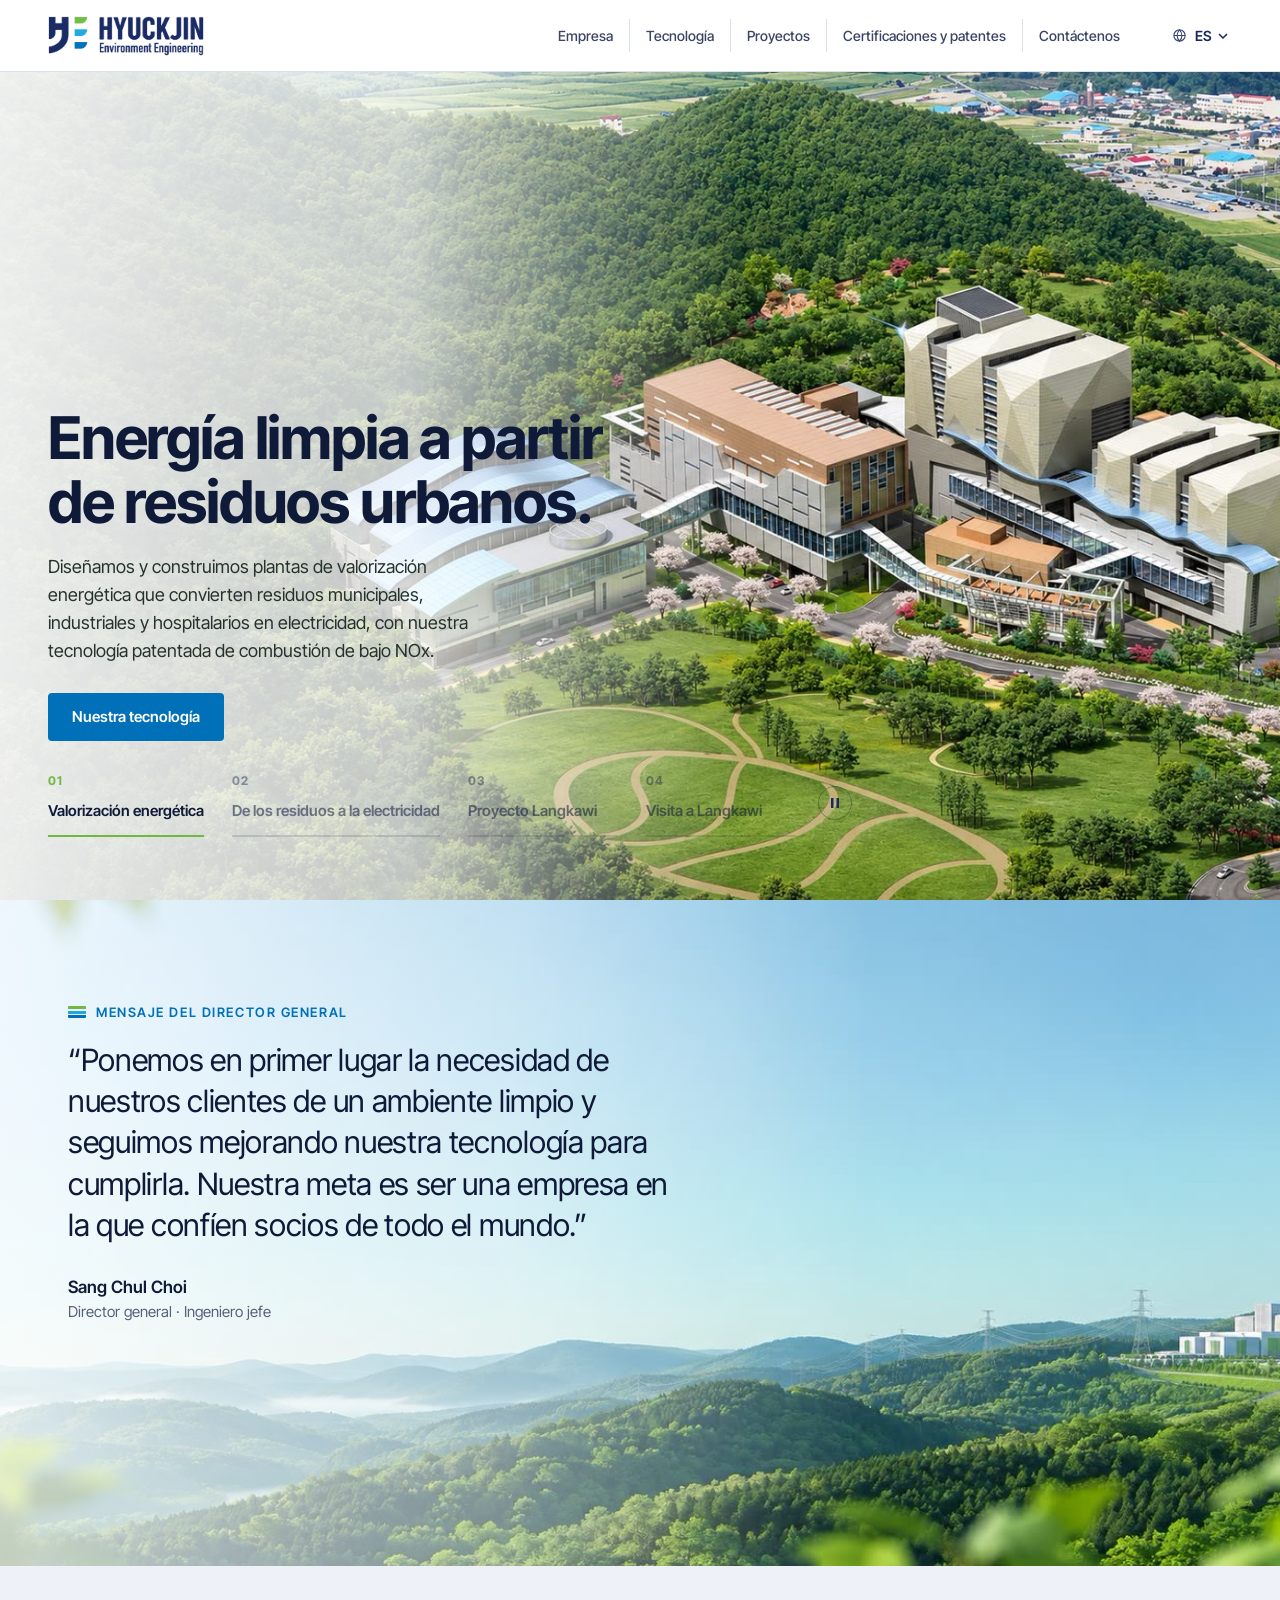
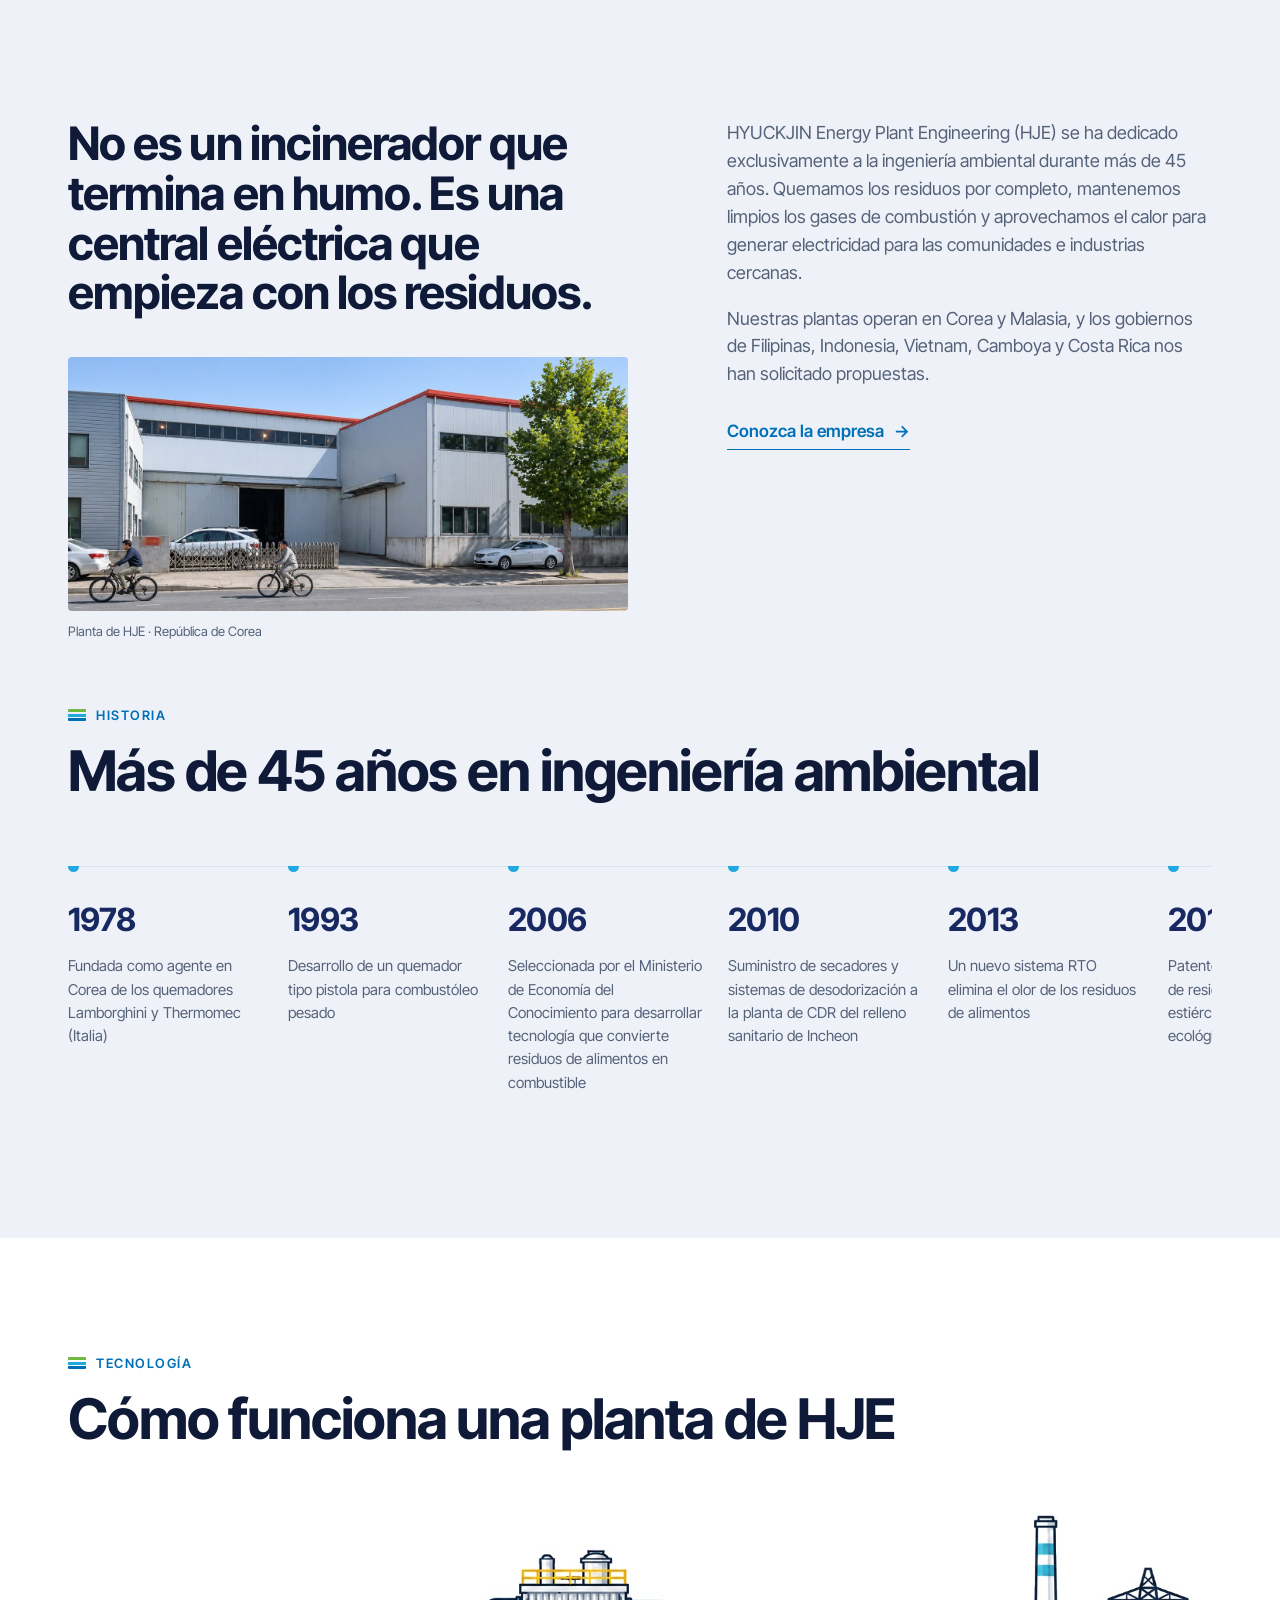
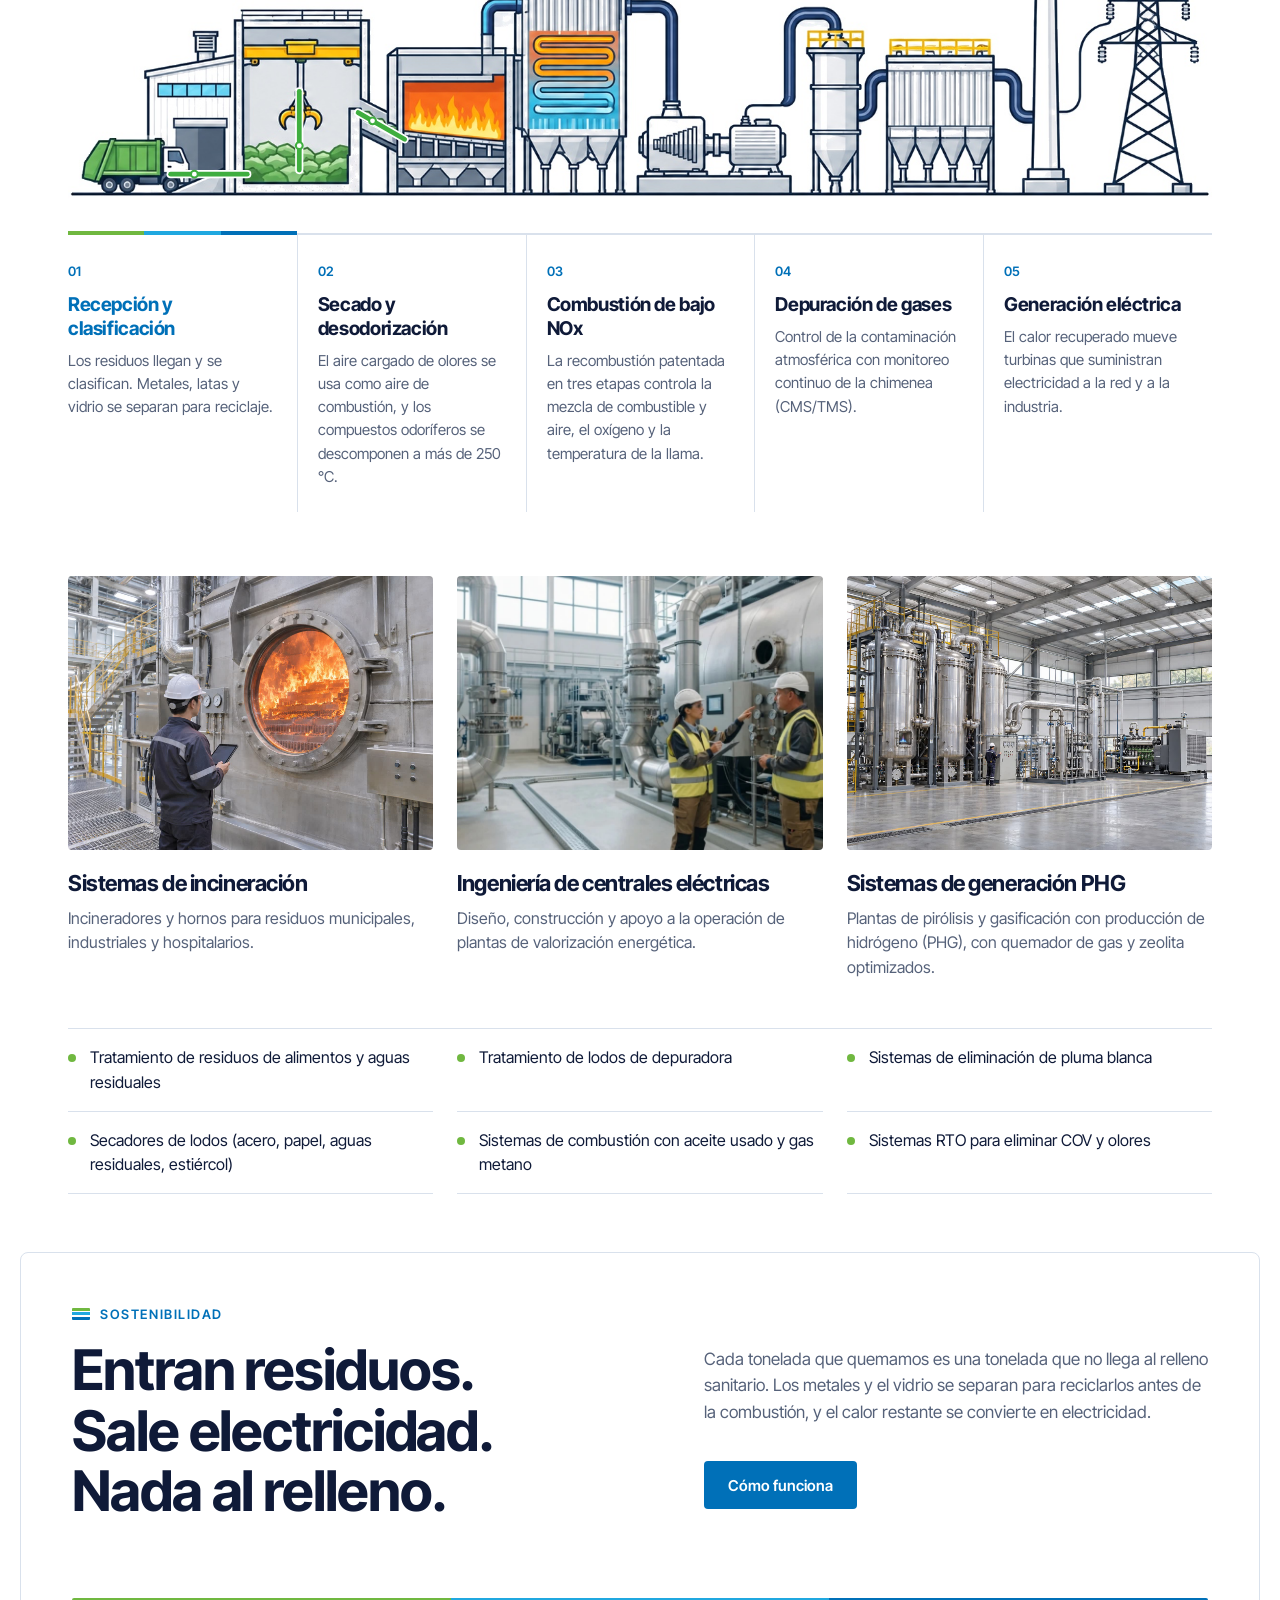
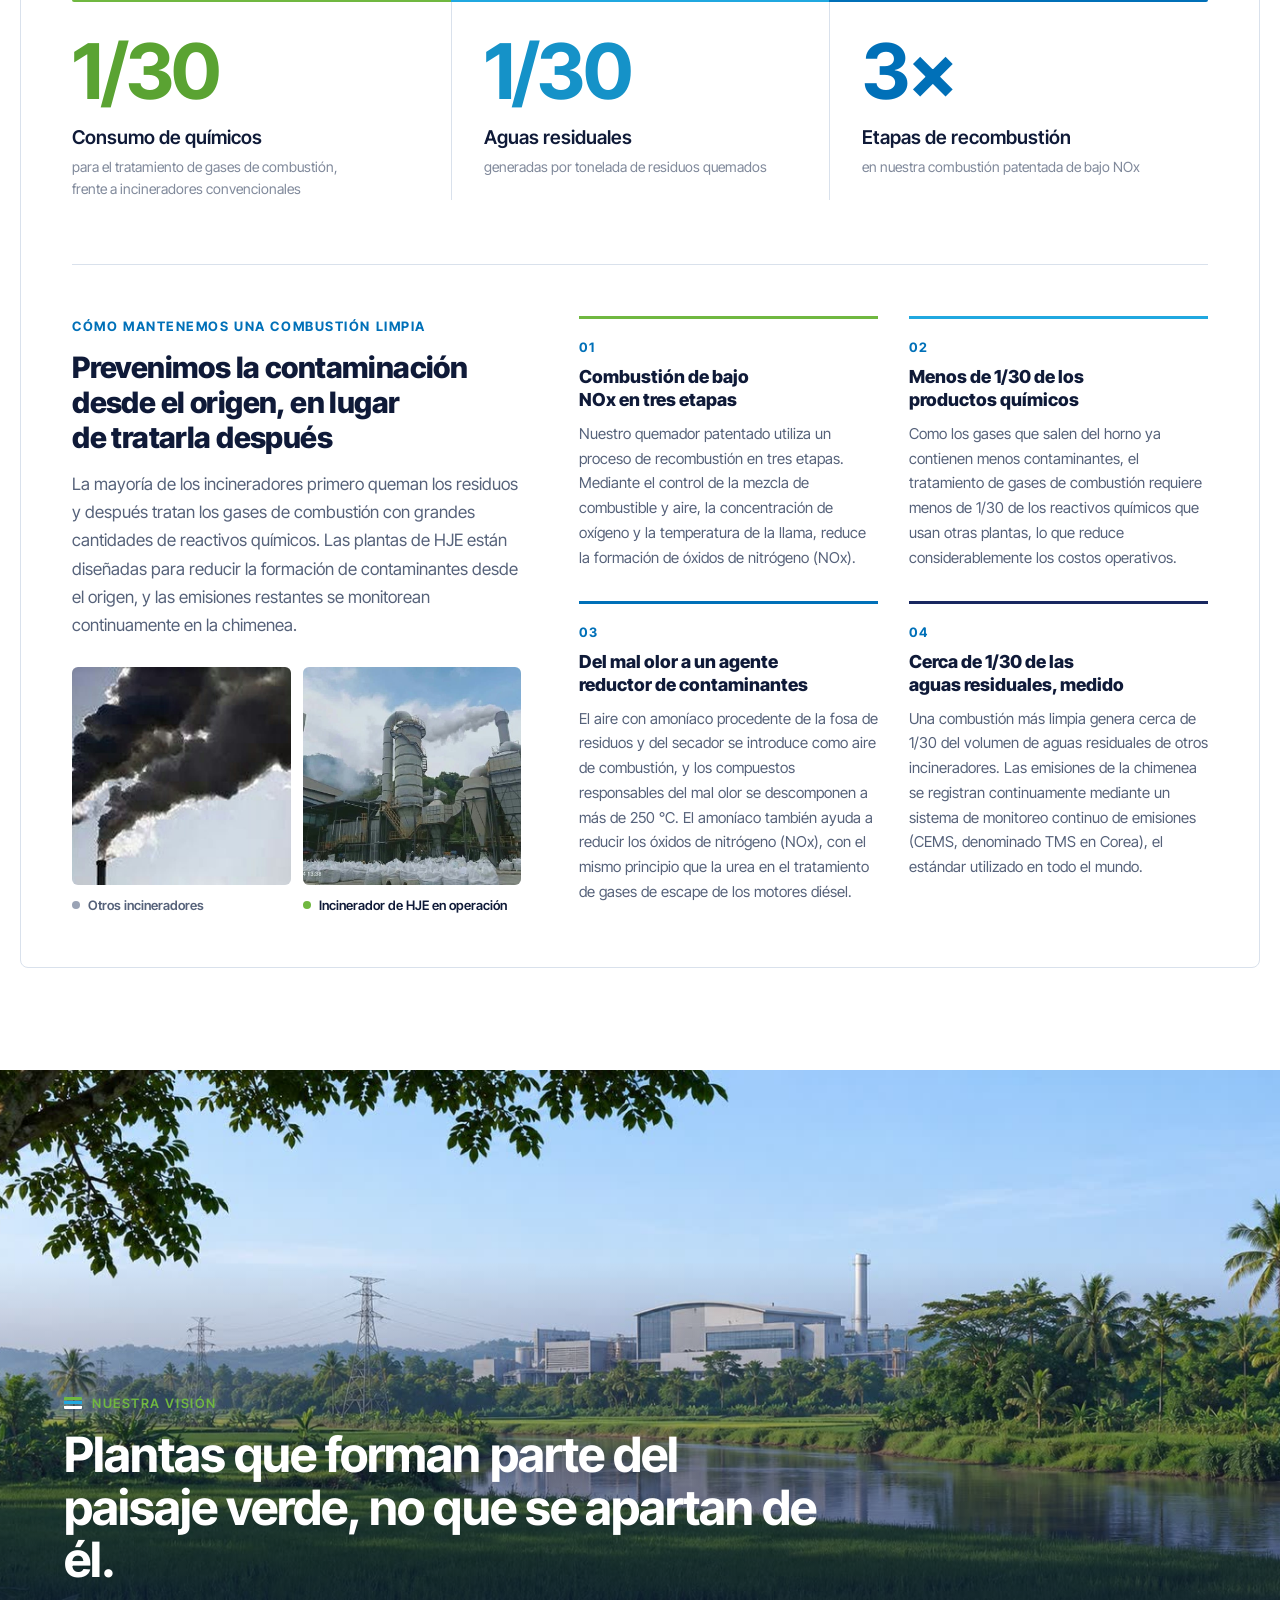
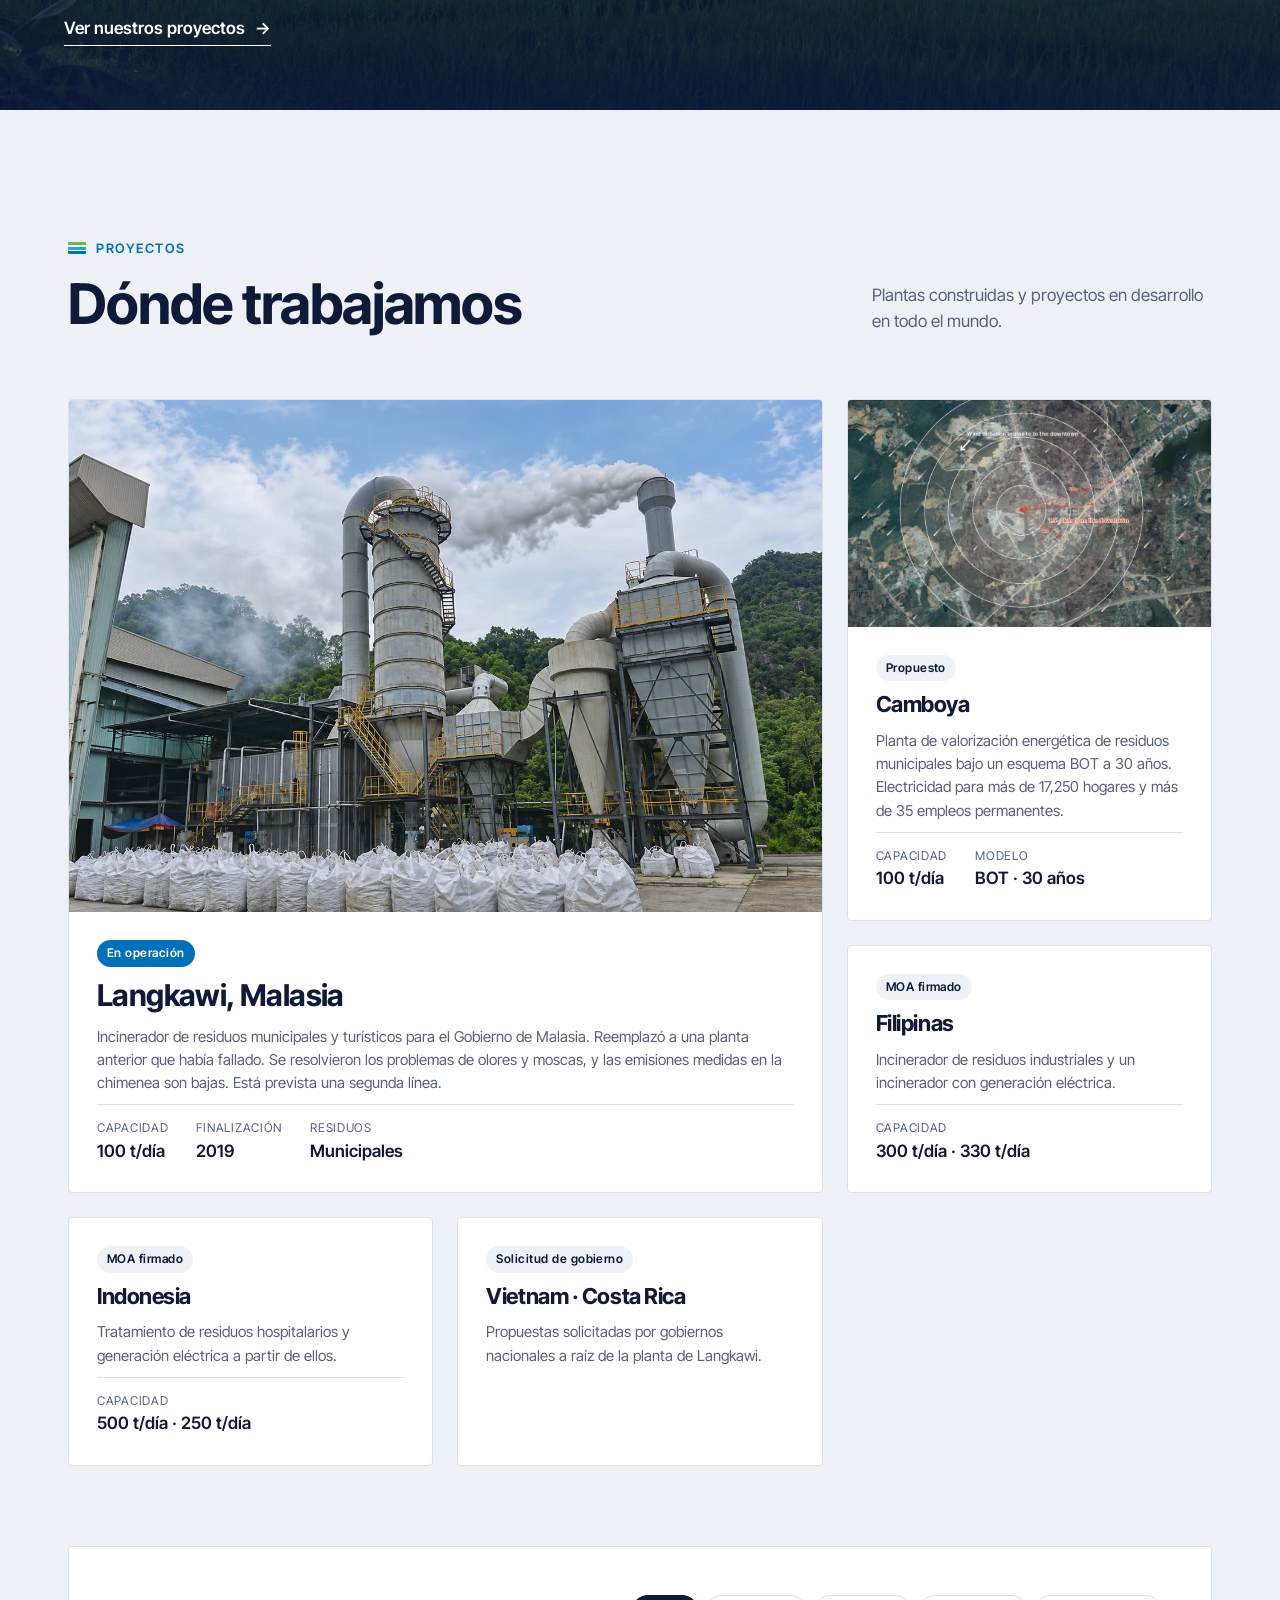
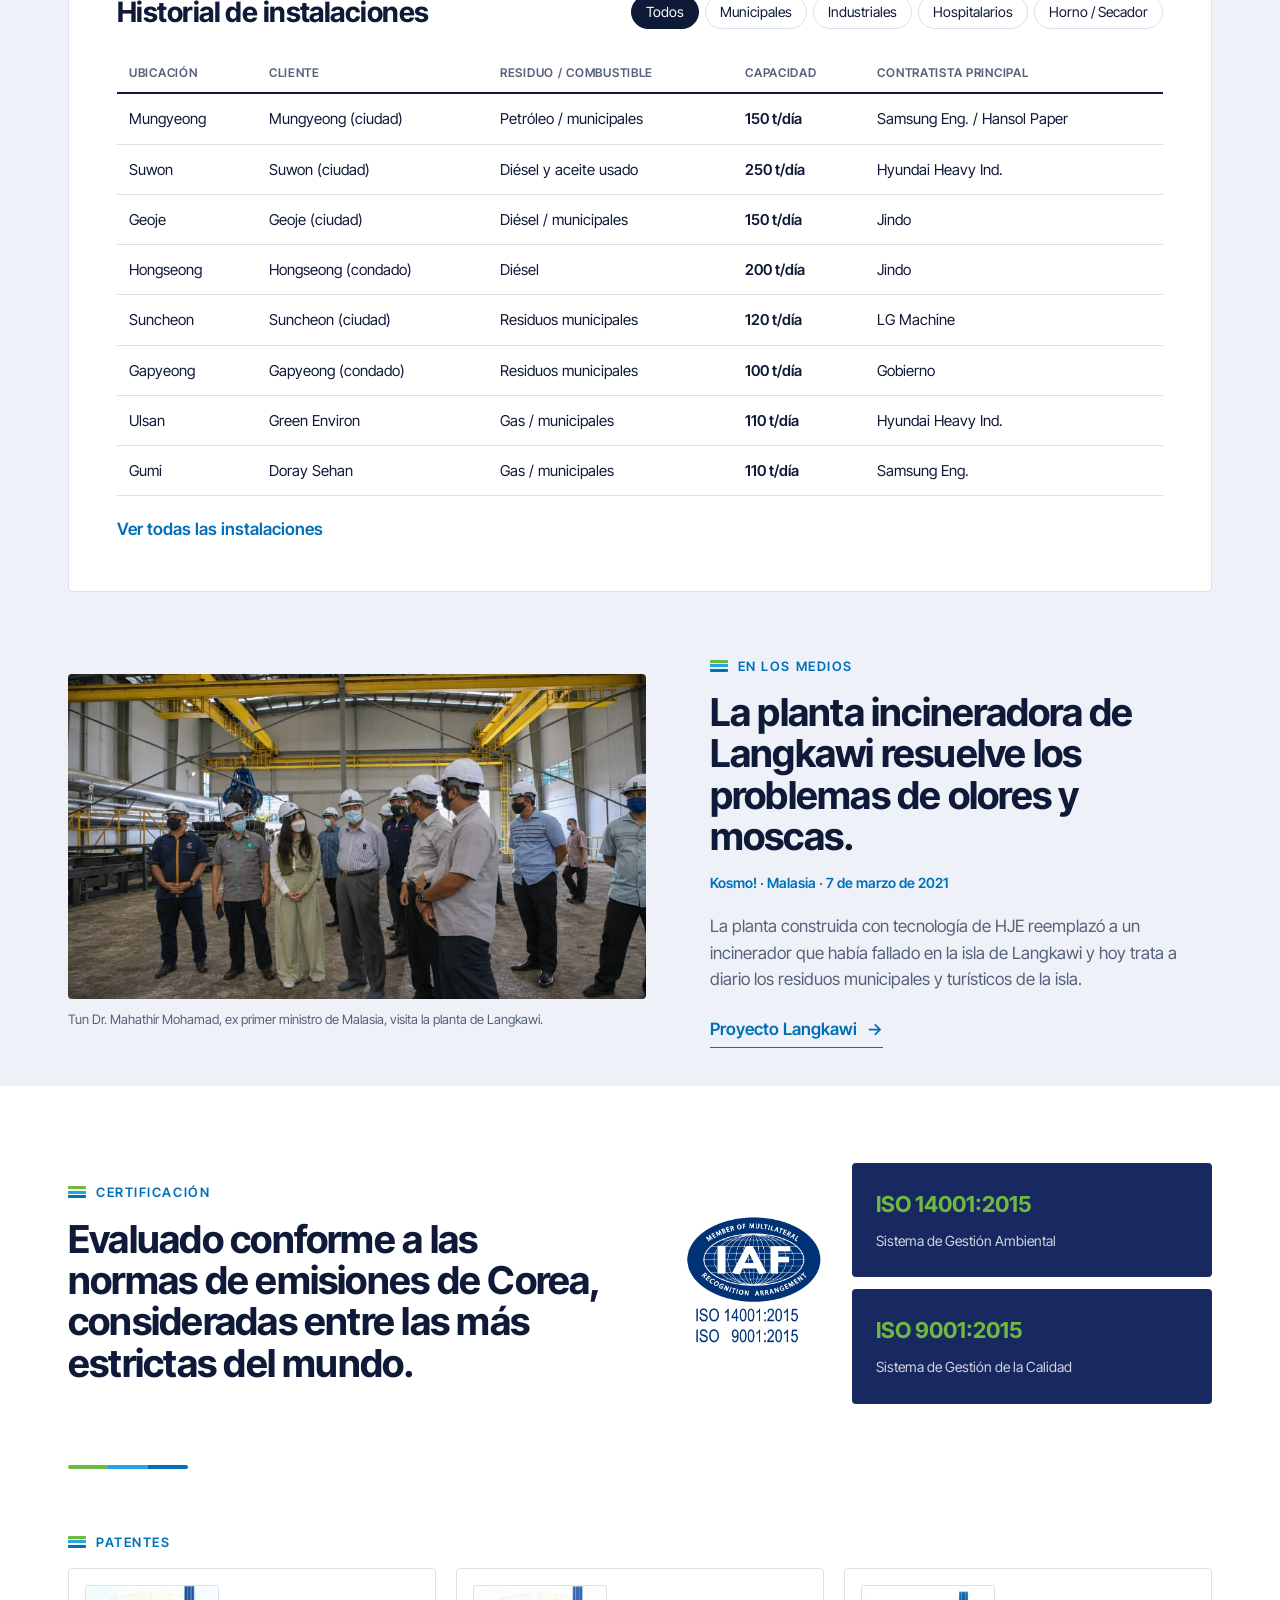
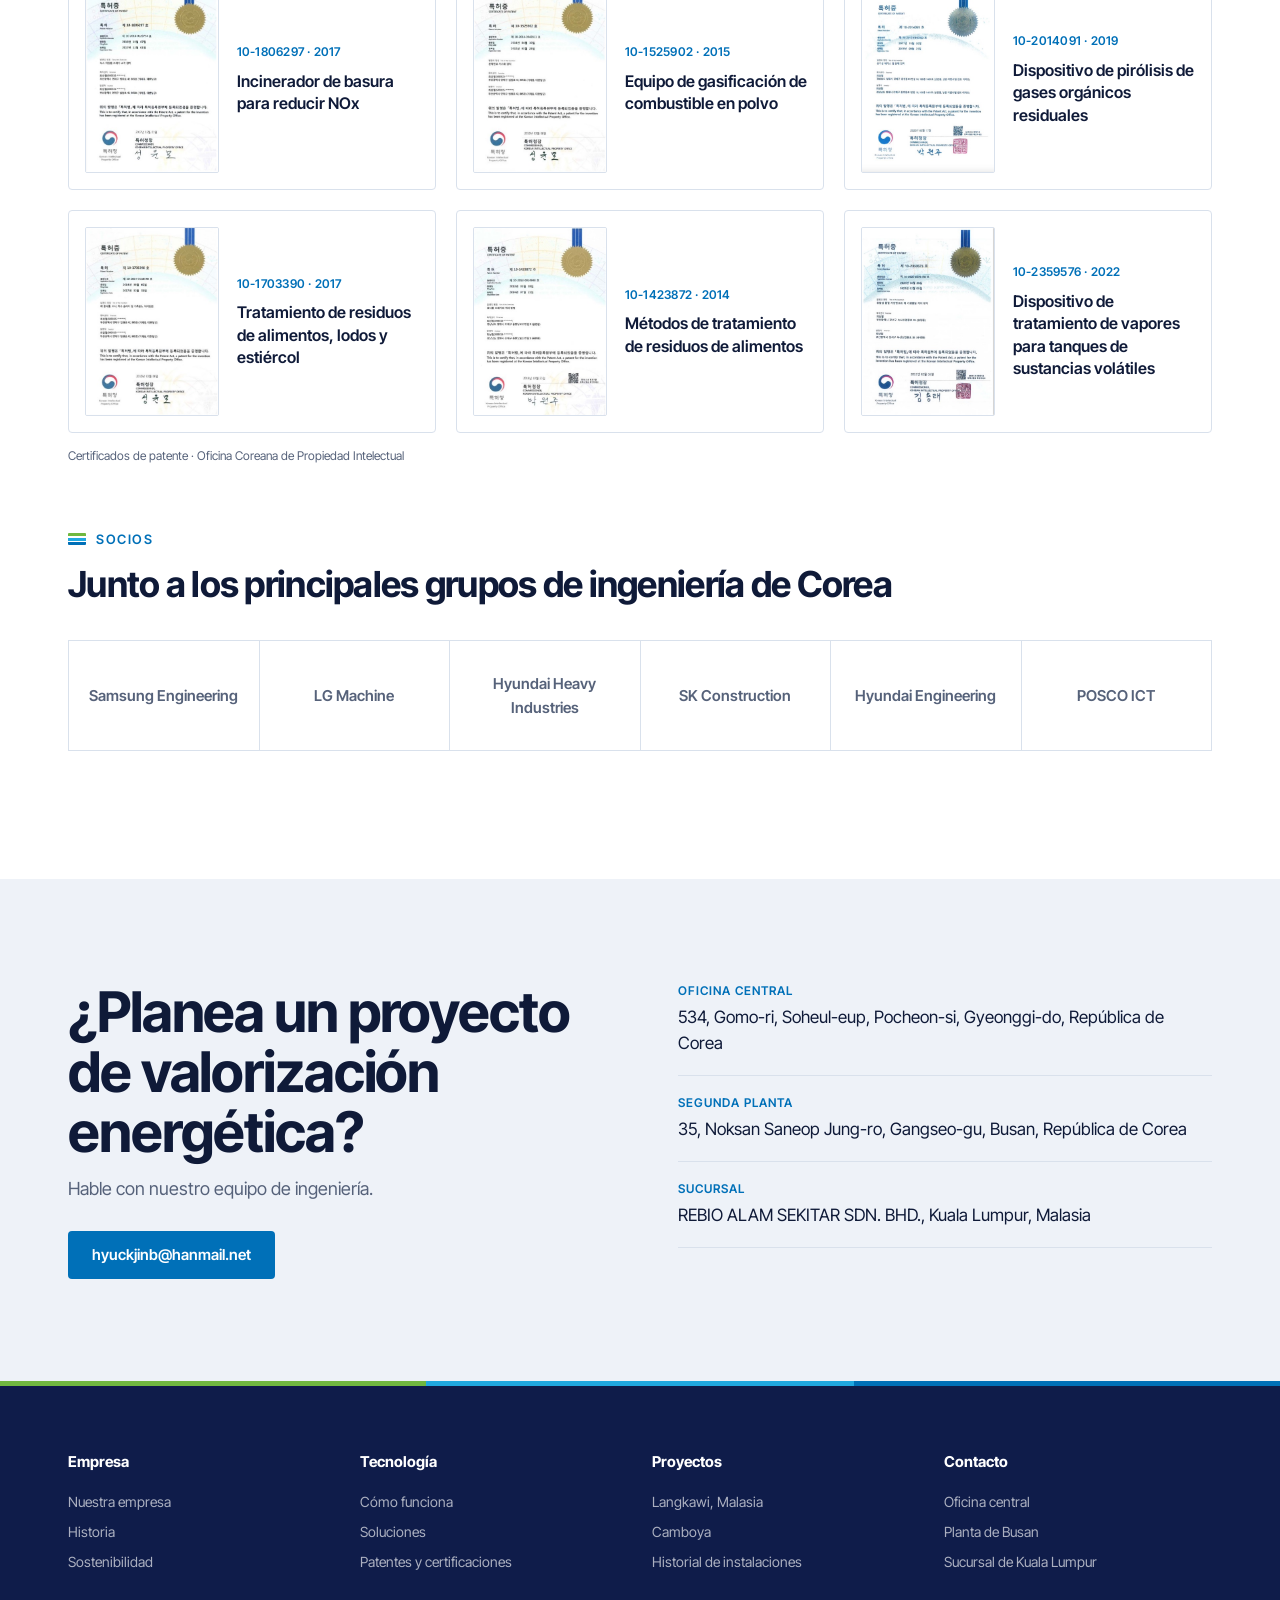
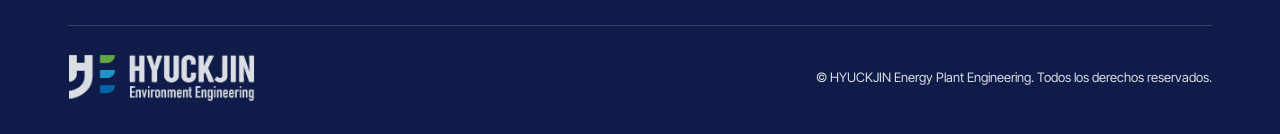
==== es/index.html @ 21d8f7cc "Remove photo effects (hero zoom, hover zoom, card lift, fade-in); resize large photos for web (7.6MB" ====
<!doctype html>
<html lang="es">
<head>
<meta charset="utf-8">
<meta name="viewport" content="width=device-width, initial-scale=1">
<title>HYUCKJIN Energy Plant Engineering | Valorización energética</title>
<meta name="description" content="HYUCKJIN Energy Plant Engineering (HJE): plantas de valorización energética con combustión patentada de bajo NOx. Desde 1978.">
<meta property="og:type" content="website">
<meta property="og:site_name" content="HYUCKJIN">
<meta property="og:title" content="HYUCKJIN Energy Plant Engineering | Valorización energética">
<meta property="og:description" content="Plantas de valorización energética con combustión patentada de bajo NOx. Desde 1978.">
<meta property="og:url" content="https://scherchen99-kim.github.io/hje-homepage/es/">
<meta property="og:locale" content="es_419">
<meta property="og:image" content="https://scherchen99-kim.github.io/hje-homepage/assets/og-plant.jpg">
<meta property="og:image:width" content="1200">
<meta property="og:image:height" content="630">
<meta name="twitter:card" content="summary_large_image">
<meta name="twitter:image" content="https://scherchen99-kim.github.io/hje-homepage/assets/og-plant.jpg">
<link rel="image_src" href="https://scherchen99-kim.github.io/hje-homepage/assets/og-plant.jpg">
<link rel="preconnect" href="https://fonts.googleapis.com">
<link rel="preconnect" href="https://fonts.gstatic.com" crossorigin>
<link href="https://fonts.googleapis.com/css2?family=Inter+Tight:wght@400;500;600;700&display=swap" rel="stylesheet">
<link rel="stylesheet" href="../style.css?v=56">
</head>
<body>

<!-- ============ HEADER ============ -->
<header class="hdr" id="top">
  <div class="hdr__in">
    <a href="#top" class="logo" aria-label="HYUCKJIN Energy Plant Engineering">
      <img decoding="async" src="../assets/logo.png" alt="HYUCKJIN" width="832" height="214">
    </a>
    <nav class="nav" id="nav">
      <a href="#about">Empresa</a>
      <a href="#technology">Tecnología</a>
      <a href="#projects">Proyectos</a>
      <a href="#certification">Certificaciones y patentes</a>
      <a href="#contact">Contáctenos</a>
    </nav>
    <div class="hdr__tools">
      <div class="lang">
        <button class="lang__btn" aria-haspopup="true"><svg class="globe" width="15" height="15" viewBox="0 0 24 24" fill="none" stroke="currentColor" stroke-width="1.8" aria-hidden="true"><circle cx="12" cy="12" r="9"/><path d="M3 12h18M12 3c2.5 2.6 3.8 5.6 3.8 9s-1.3 6.4-3.8 9c-2.5-2.6-3.8-5.6-3.8-9S9.5 5.6 12 3z"/></svg>ES <svg width="10" height="6" viewBox="0 0 10 6"><path d="M1 1l4 4 4-4" stroke="currentColor" fill="none" stroke-width="1.5"/></svg></button>
        <ul class="lang__menu">
          <li><a href="../" lang="en"><span>English</span><small>EN</small></a></li>
          <li><a href="../ko/" lang="ko"><span>한국어</span><small>KO</small></a></li>
          <li><a href="../zh/" lang="zh-CN"><span>简体中文</span><small>ZH</small></a></li>
          <li><a href="../es/" lang="es" aria-current="true"><span>Español</span><small>ES</small></a></li>
          <li><a href="../ms/" lang="ms"><span>Bahasa Melayu</span><small>MS</small></a></li>
        </ul>
      </div>
      <button class="burger" id="burger" aria-label="Menú"><span></span><span></span></button>
    </div>
  </div>
</header>

<main>

<!-- ============ HERO (carousel) ============ -->
<section class="hero" id="hero">
  <div class="hero__slides">
    <article class="slide is-on" style="--img:url(../assets/ari/05-plant-hero.jpg)">
      <div class="slide__txt">
        <h1>Energía limpia a partir de residuos urbanos.</h1>
        <p>Diseñamos y construimos plantas de valorización energética que convierten residuos municipales, industriales y hospitalarios en electricidad, con nuestra tecnología patentada de combustión de bajo NOx.</p>
        <a href="#technology" class="btn btn--fill">Nuestra tecnología</a>
      </div>
    </article>
    <article class="slide" style="--img:url(../assets/conveyor.jpg)">
      <div class="slide__txt">
        <h1>Más energía de cada tonelada de residuos.</h1>
        <p>Los residuos se clasifican, se secan y se queman por completo. El calor recuperado mueve las turbinas y convierte la basura de la ciudad en un suministro estable de electricidad.</p>
        <a href="#technology" class="btn btn--fill">Cómo funciona</a>
      </div>
    </article>
    <article class="slide" style="--img:url(../assets/ari/01-langkawi-plant.jpg)">
      <div class="slide__txt">
        <h1>Langkawi, Malasia.</h1>
        <p>Planta de residuos municipales de 100 t/día encargada por el Gobierno de Malasia. Recibió la aprobación para operar tras las pruebas técnicas y la puesta en marcha supervisadas por el gobierno.</p>
        <a href="#projects" class="btn btn--fill">Ver el proyecto</a>
      </div>
    </article>
    <article class="slide slide--dark" style="--img:url(../assets/ari/08-visit.jpg)">
      <div class="slide__txt">
        <h1>Con la confianza de los gobiernos.</h1>
        <p>En marzo de 2021, Tun Dr. Mahathir Mohamad, ex primer ministro de Malasia, visitó nuestra planta de Langkawi.</p>
        <a href="#news" class="btn btn--fill">En los medios</a>
      </div>
    </article>
  </div>

  <div class="hero__cards" role="tablist">
    <button class="hcard is-on" data-i="0"><img decoding="async" src="../assets/ari/05-plant-hero.jpg" alt=""><span>Valorización energética</span><i></i></button>
    <button class="hcard" data-i="1"><img decoding="async" src="../assets/conveyor.jpg" alt=""><span>De los residuos a la electricidad</span><i></i></button>
    <button class="hcard" data-i="2"><img decoding="async" src="../assets/ari/01-langkawi-plant.jpg" alt=""><span>Proyecto Langkawi</span><i></i></button>
    <button class="hcard" data-i="3"><img decoding="async" src="../assets/ari/08-visit.jpg" alt=""><span>Visita a Langkawi</span><i></i></button>
    <button class="hero__pause" id="pause" aria-label="Pausa"><svg width="12" height="12" viewBox="0 0 12 12"><rect x="2" y="1" width="2.5" height="10"/><rect x="7.5" y="1" width="2.5" height="10"/></svg></button>
  </div>
  <span class="hero__scroll">Scroll</span>
</section>

<!-- ============ CEO ============ -->
<section class="ceo" id="about" style="--img:url(../assets/ari/14-ceo-green.jpg)">
  <div class="wrap ceo__in">
    <blockquote class="reveal">
      <p class="eyebrow">Mensaje del director general</p>
      <p>“Ponemos en primer lugar la necesidad de nuestros clientes de un ambiente limpio y seguimos mejorando nuestra tecnología para cumplirla. Nuestra meta es ser una empresa en la que confíen socios de todo el mundo.”</p>
      <footer>Sang Chul Choi<span>Director general · Ingeniero jefe</span></footer>
    </blockquote>
  </div>
</section>

<!-- ============ STATEMENT ============ -->
<section class="statement" id="intro">
  <div class="wrap">
    <div class="statement__lead">
      <h2 class="reveal">No es un incinerador que termina en humo. Es una central eléctrica que empieza con los residuos.</h2>
      <figure class="statement__photo reveal">
        <img decoding="async" src="../assets/ari/04-factory.jpg" alt="Planta de HJE en Corea" width="1448" height="1086" loading="lazy">
        <figcaption>Planta de HJE · República de Corea</figcaption>
      </figure>
    </div>
    <div class="statement__body reveal">
      <p>HYUCKJIN Energy Plant Engineering (HJE) se ha dedicado exclusivamente a la ingeniería ambiental durante más de 45 años. Quemamos los residuos por completo, mantenemos limpios los gases de combustión y aprovechamos el calor para generar electricidad para las comunidades e industrias cercanas.</p>
      <p>Nuestras plantas operan en Corea y Malasia, y los gobiernos de Filipinas, Indonesia, Vietnam, Camboya y Costa Rica nos han solicitado propuestas.</p>
      <a href="#history" class="link">Conozca la empresa <span>→</span></a>
    </div>
  </div>
</section>

<!-- ============ HISTORY ============ -->
<section class="history" id="history">
  <div class="wrap">
    <div class="sec-head reveal"><p class="eyebrow">Historia</p><h2>Más de 45 años en ingeniería ambiental</h2></div>
    <div class="timeline reveal" id="timeline">
      <div class="tl"><b>1978</b><p>Fundada como agente en Corea de los quemadores Lamborghini y Thermomec (Italia)</p></div>
      <div class="tl"><b>1993</b><p>Desarrollo de un quemador tipo pistola para combustóleo pesado</p></div>
      <div class="tl"><b>2006</b><p>Seleccionada por el Ministerio de Economía del Conocimiento para desarrollar tecnología que convierte residuos de alimentos en combustible</p></div>
      <div class="tl"><b>2010</b><p>Suministro de secadores y sistemas de desodorización a la planta de CDR del relleno sanitario de Incheon</p></div>
      <div class="tl"><b>2013</b><p>Un nuevo sistema RTO elimina el olor de los residuos de alimentos</p></div>
      <div class="tl"><b>2014–15</b><p>Patentes para el tratamiento de residuos de alimentos, estiércol y procesos ecológicos</p></div>
      <div class="tl"><b>2016</b><p>Contrato con el Gobierno de Malasia para el incinerador de Langkawi</p></div>
      <div class="tl"><b>2018</b><p>Fundación de H.J.E.C para fabricar y exportar incineradores de gran tamaño</p></div>
      <div class="tl"><b>2019</b><p>Finaliza la planta de Langkawi · Patente de incinerador de bajo NOx · Desarrollo del sistema PHG</p></div>
      <div class="tl"><b>Hoy</b><p>Proyectos en desarrollo en el Sudeste Asiático y Centroamérica</p></div>
    </div>
  </div>
</section>

<!-- ============ TECHNOLOGY ============ -->
<section class="tech" id="technology">
  <div class="wrap">
    <div class="sec-head reveal">
      <p class="eyebrow">Tecnología</p>
      <h2>Cómo funciona una planta de HJE</h2>
    </div>


    <div class="plant reveal" id="plant">
      <img decoding="async" src="../assets/plant-illustration.jpg?v=3" alt="Planta de valorización energética de HJE: recepción, combustión, recuperación de calor, limpieza de gases y generación eléctrica" width="1672" height="520">
      <svg class="plant__fx" viewBox="0 260 1672 520" aria-hidden="true">
        <defs>
          <radialGradient id="gOrange"><stop offset="0" stop-color="#ff7a1a" stop-opacity=".75"/><stop offset="1" stop-color="#ff7a1a" stop-opacity="0"/></radialGradient>
          <radialGradient id="gYellow"><stop offset="0" stop-color="#f5b400" stop-opacity=".8"/><stop offset="1" stop-color="#f5b400" stop-opacity="0"/></radialGradient>
        </defs>
        <circle class="fx-glow" data-step="3" cx="565" cy="610" r="95" fill="url(#gOrange)" style="animation-delay:0.0s"/>
        <circle class="fx-glow" data-step="3" cx="738" cy="550" r="80" fill="url(#gOrange)" style="animation-delay:0.3s"/>
        <circle class="fx-glow" data-step="5" cx="900" cy="660" r="60" fill="url(#gYellow)" style="animation-delay:0.6s"/>
        <circle class="fx-glow" data-step="5" cx="1006" cy="665" r="55" fill="url(#gYellow)" style="animation-delay:0.9s"/>
        <circle class="fx-glow" data-step="5" cx="1578" cy="520" r="95" fill="url(#gYellow)" style="animation-delay:1.2s"/>
        <path id="fp0" class="fx-under" data-step="1" d="M150,706 L262,706"/>
        <path class="fx-path fx-waste" data-step="1" d="M150,706 L262,706"/>
        <path id="fp1" class="fx-under" data-step="1" d="M338,700 L338,585"/>
        <path class="fx-path fx-waste" data-step="1" d="M338,700 L338,585"/>
        <path id="fp2" class="fx-under" data-step="1" d="M424,616 L492,655"/>
        <path class="fx-path fx-waste" data-step="1" d="M424,616 L492,655"/>
        <path id="fp3" class="fx-under" data-step="2" d="M478,676 L640,676"/>
        <path class="fx-path fx-air" data-step="2" d="M478,676 L640,676"/>
        <path id="fp4" class="fx-under" data-step="3" d="M613,535 L613,458 L660,458"/>
        <path class="fx-path fx-heat" data-step="3" d="M613,535 L613,458 L660,458"/>
        <path id="fp5" class="fx-under" data-step="4" d="M986,622 L1041,602 L1051,595 L1051,477 L1126,477 L1126,505"/>
        <path class="fx-path fx-gas" data-step="4" d="M986,622 L1041,602 L1051,595 L1051,477 L1126,477 L1126,505"/>
        <path id="fp6" class="fx-under" data-step="4" d="M1161,612 L1168,612 L1168,560 L1200,558"/>
        <path class="fx-path fx-gas" data-step="4" d="M1161,612 L1168,612 L1168,560 L1200,558"/>
        <path id="fp7" class="fx-under" data-step="4" d="M1353,555 L1386,560 L1396,610 L1411,615"/>
        <path class="fx-path fx-gas" data-step="4" d="M1353,555 L1386,560 L1396,610 L1411,615"/>
        <path id="fp8" class="fx-under" data-step="4" d="M1436,600 L1436,338"/>
        <path class="fx-path fx-clean" data-step="4" d="M1436,600 L1436,338"/>
        <path id="fp9" class="fx-under" data-step="5" d="M822,458 L876,458 L876,614"/>
        <path class="fx-path fx-steam" data-step="5" d="M822,458 L876,458 L876,614"/>
        <path id="fp10" class="fx-under" data-step="5" d="M1006,702 L1006,752 L1580,752 L1580,735"/>
        <path class="fx-path fx-power" data-step="5" d="M1006,702 L1006,752 L1580,752 L1580,735"/>
        <circle class="fx-dot fx-waste" data-step="1" r="5"><animateMotion dur="1.4s" begin="0.00s" repeatCount="indefinite"><mpath href="#fp0"/></animateMotion></circle>
        <circle class="fx-dot fx-waste" data-step="1" r="5"><animateMotion dur="1.4s" begin="0.00s" repeatCount="indefinite"><mpath href="#fp1"/></animateMotion></circle>
        <circle class="fx-dot fx-waste" data-step="1" r="5"><animateMotion dur="1.4s" begin="0.00s" repeatCount="indefinite"><mpath href="#fp2"/></animateMotion></circle>
        <circle class="fx-dot fx-air" data-step="2" r="5"><animateMotion dur="1.4s" begin="0.00s" repeatCount="indefinite"><mpath href="#fp3"/></animateMotion></circle>
        <circle class="fx-dot fx-heat" data-step="3" r="5"><animateMotion dur="1.4s" begin="0.00s" repeatCount="indefinite"><mpath href="#fp4"/></animateMotion></circle>
        <circle class="fx-dot fx-gas" data-step="4" r="5"><animateMotion dur="2.4s" begin="0.00s" repeatCount="indefinite"><mpath href="#fp5"/></animateMotion></circle>
        <circle class="fx-dot fx-gas" data-step="4" r="5"><animateMotion dur="2.4s" begin="-1.22s" repeatCount="indefinite"><mpath href="#fp5"/></animateMotion></circle>
        <circle class="fx-dot fx-gas" data-step="4" r="5"><animateMotion dur="1.4s" begin="0.00s" repeatCount="indefinite"><mpath href="#fp6"/></animateMotion></circle>
        <circle class="fx-dot fx-gas" data-step="4" r="5"><animateMotion dur="1.4s" begin="0.00s" repeatCount="indefinite"><mpath href="#fp7"/></animateMotion></circle>
        <circle class="fx-dot fx-clean" data-step="4" r="5"><animateMotion dur="2.2s" begin="0.00s" repeatCount="indefinite"><mpath href="#fp8"/></animateMotion></circle>
        <circle class="fx-dot fx-steam" data-step="5" r="5"><animateMotion dur="1.8s" begin="0.00s" repeatCount="indefinite"><mpath href="#fp9"/></animateMotion></circle>
        <circle class="fx-dot fx-power" data-step="5" r="5"><animateMotion dur="5.3s" begin="0.00s" repeatCount="indefinite"><mpath href="#fp10"/></animateMotion></circle>
        <circle class="fx-dot fx-power" data-step="5" r="5"><animateMotion dur="5.3s" begin="-1.34s" repeatCount="indefinite"><mpath href="#fp10"/></animateMotion></circle>
        <circle class="fx-dot fx-power" data-step="5" r="5"><animateMotion dur="5.3s" begin="-2.67s" repeatCount="indefinite"><mpath href="#fp10"/></animateMotion></circle>
        <circle class="fx-dot fx-power" data-step="5" r="5"><animateMotion dur="5.3s" begin="-4.01s" repeatCount="indefinite"><mpath href="#fp10"/></animateMotion></circle>
        <circle class="fx-puff" data-step="4" cx="1436" cy="335" r="10"><animate attributeName="cy" values="335;250" dur="3s" begin="0s" repeatCount="indefinite"/><animate attributeName="r" values="8;26" dur="3s" begin="0s" repeatCount="indefinite"/><animate attributeName="opacity" values=".9;0" dur="3s" begin="0s" repeatCount="indefinite"/></circle>
        <circle class="fx-puff" data-step="4" cx="1436" cy="335" r="10"><animate attributeName="cy" values="335;250" dur="3s" begin="1s" repeatCount="indefinite"/><animate attributeName="r" values="8;26" dur="3s" begin="1s" repeatCount="indefinite"/><animate attributeName="opacity" values=".9;0" dur="3s" begin="1s" repeatCount="indefinite"/></circle>
        <circle class="fx-puff" data-step="4" cx="1436" cy="335" r="10"><animate attributeName="cy" values="335;250" dur="3s" begin="2s" repeatCount="indefinite"/><animate attributeName="r" values="8;26" dur="3s" begin="2s" repeatCount="indefinite"/><animate attributeName="opacity" values=".9;0" dur="3s" begin="2s" repeatCount="indefinite"/></circle>
      </svg>
    </div>

    <ol class="flow reveal">
      <li><span>01</span><h3>Recepción y clasificación</h3><p>Los residuos llegan y se clasifican. Metales, latas y vidrio se separan para reciclaje.</p></li>
      <li><span>02</span><h3>Secado y desodorización</h3><p>El aire cargado de olores se usa como aire de combustión, y los compuestos odoríferos se descomponen a más de 250 °C.</p></li>
      <li><span>03</span><h3>Combustión de bajo NOx</h3><p>La recombustión patentada en tres etapas controla la mezcla de combustible y aire, el oxígeno y la temperatura de la llama.</p></li>
      <li><span>04</span><h3>Depuración de gases</h3><p>Control de la contaminación atmosférica con monitoreo continuo de la chimenea (CMS/TMS).</p></li>
      <li><span>05</span><h3>Generación eléctrica</h3><p>El calor recuperado mueve turbinas que suministran electricidad a la red y a la industria.</p></li>
    </ol>

    <div class="tech__grid">
      <article class="tcard reveal"><img decoding="async" src="../assets/ari/09-incinerator.jpg" alt="Ingeniero revisando el horno de parrilla por una mirilla"><div><h3>Sistemas de incineración</h3><p>Incineradores y hornos para residuos municipales, industriales y hospitalarios.</p></div></article>
      <article class="tcard reveal"><img decoding="async" src="../assets/gemini-engineers.jpg" alt="Ingenieros inspeccionando equipos de la planta"><div><h3>Ingeniería de centrales eléctricas</h3><p>Diseño, construcción y apoyo a la operación de plantas de valorización energética.</p></div></article>
      <article class="tcard reveal"><img decoding="async" src="../assets/ari/10-phg.jpg" alt="Reactores de pirólisis y gasificación conectados a un generador con motor a gas"><div><h3>Sistemas de generación PHG</h3><p>Plantas de pirólisis y gasificación con producción de hidrógeno (PHG), con quemador de gas y zeolita optimizados.</p></div></article>
    </div>

    <ul class="tech__list reveal">
      <li>Tratamiento de residuos de alimentos y aguas residuales</li>
      <li>Tratamiento de lodos de depuradora</li>
      <li>Sistemas de eliminación de pluma blanca</li>
      <li>Secadores de lodos (acero, papel, aguas residuales, estiércol)</li>
      <li>Sistemas de combustión con aceite usado y gas metano</li>
      <li>Sistemas RTO para eliminar COV y olores</li>
    </ul>
  </div>
</section>

<!-- ============ IMPACT PANEL (grey + dark stats) ============ -->
<section class="impact" id="sustainability">
  <div class="impact__panel reveal">
    <div class="impact__txt">
      <p class="eyebrow">Sostenibilidad</p>
      <h2>Entran residuos.<br>Sale electricidad.<br>Nada al relleno.</h2>
      <p>Cada tonelada que quemamos es una tonelada que no llega al relleno sanitario. Los metales y el vidrio se separan para reciclarlos antes de la combustión, y el calor restante se convierte en electricidad.</p>
      <a href="#technology" class="btn btn--fill">Cómo funciona</a>
    </div>
    <div class="impact__stats">
      <div class="stat"><b><span class="count" data-to="30" data-pre="1/">1/30</span></b><em>Consumo de químicos</em><p>para el tratamiento de gases de combustión, frente a incineradores convencionales</p></div>
      <div class="stat"><b><span class="count" data-to="30" data-pre="1/">1/30</span></b><em>Aguas residuales</em><p>generadas por tonelada de residuos quemados</p></div>
      <div class="stat"><b><span class="count" data-to="3">3</span>×</b><em>Etapas de recombustión</em><p>en nuestra combustión patentada de bajo NOx</p></div>
    </div>
    <div class="clean">
      <div class="clean__intro">
        <p class="clean__kicker">Cómo mantenemos una combustión limpia</p>
        <h3>Prevenimos la contaminación desde el origen, en lugar de tratarla después</h3>
        <p>La mayoría de los incineradores primero queman los residuos y después tratan los gases de combustión con grandes cantidades de reactivos químicos. Las plantas de HJE están diseñadas para reducir la formación de contaminantes desde el origen, y las emisiones restantes se monitorean continuamente en la chimenea.</p>
        <div class="clean__compare">
          <figure class="is-other"><img decoding="async" src="../assets/smoke-other.jpg" alt="Humo negro de la chimenea de otro incinerador" loading="lazy" data-zoom><figcaption>Otros incineradores</figcaption></figure>
          <figure class="is-hje"><img decoding="async" src="../assets/smoke-hje.jpg" alt="Chimenea de un incinerador de HJE en operación" loading="lazy" data-zoom><figcaption>Incinerador de HJE en operación</figcaption></figure>
        </div>
      </div>
      <ol class="clean__list">
        <li><span>01</span><h4>Combustión de bajo NOx en tres etapas</h4><p>Nuestro quemador patentado utiliza un proceso de recombustión en tres etapas. Mediante el control de la mezcla de combustible y aire, la concentración de oxígeno y la temperatura de la llama, reduce la formación de óxidos de nitrógeno (NOx).</p></li>
        <li><span>02</span><h4>Menos de 1/30 de los productos químicos</h4><p>Como los gases que salen del horno ya contienen menos contaminantes, el tratamiento de gases de combustión requiere menos de 1/30 de los reactivos químicos que usan otras plantas, lo que reduce considerablemente los costos operativos.</p></li>
        <li><span>03</span><h4>Del mal olor a un agente reductor de contaminantes</h4><p>El aire con amoníaco procedente de la fosa de residuos y del secador se introduce como aire de combustión, y los compuestos responsables del mal olor se descomponen a más de 250 °C. El amoníaco también ayuda a reducir los óxidos de nitrógeno (NOx), con el mismo principio que la urea en el tratamiento de gases de escape de los motores diésel.</p></li>
        <li><span>04</span><h4>Cerca de 1/30 de las aguas residuales, medido</h4><p>Una combustión más limpia genera cerca de 1/30 del volumen de aguas residuales de otros incineradores. Las emisiones de la chimenea se registran continuamente mediante un sistema de monitoreo continuo de emisiones (CEMS, denominado TMS en Corea), el estándar utilizado en todo el mundo.</p></li>
      </ol>
    </div>
  </div>
</section>

<!-- ============ FEATURE (full-bleed story) ============ -->
<section class="feature" style="--img:url(../assets/ari/06-green-band.jpg)">
  <div class="feature__in reveal">
    <p class="eyebrow">Nuestra visión</p>
    <h2>Plantas que forman parte del paisaje verde, no que se apartan de él.</h2>
    <a href="#projects" class="link link--light">Ver nuestros proyectos <span>→</span></a>
  </div>
</section>

<!-- ============ PROJECTS ============ -->
<section class="projects" id="projects">
  <div class="wrap">
    <div class="sec-head sec-head--row reveal">
      <div><p class="eyebrow">Proyectos</p><h2>Dónde trabajamos</h2></div>
      <p class="sec-head__note">Plantas construidas y proyectos en desarrollo en todo el mundo.</p>
    </div>

    <div class="pgrid">
      <article class="pcard pcard--big reveal">
        <img decoding="async" src="../assets/ari/01-langkawi-plant.jpg" alt="Planta incineradora de Langkawi">
        <div class="pcard__body">
          <span class="tag tag--done">En operación</span>
          <h3>Langkawi, Malasia</h3>
          <p>Incinerador de residuos municipales y turísticos para el Gobierno de Malasia. Reemplazó a una planta anterior que había fallado. Se resolvieron los problemas de olores y moscas, y las emisiones medidas en la chimenea son bajas. Está prevista una segunda línea.</p>
          <dl><div><dt>Capacidad</dt><dd>100 t/día</dd></div><div><dt>Finalización</dt><dd>2019</dd></div><div><dt>Residuos</dt><dd>Municipales</dd></div></dl>
        </div>
      </article>
      <article class="pcard reveal">
        <img decoding="async" class="pcard__map" data-zoom src="../assets/cambodia-site-map.jpg" alt="Terreno propuesto para la planta en Camboya, a 1.5–2 km del centro">
        <div class="pcard__body">
          <span class="tag">Propuesto</span>
          <h3>Camboya</h3>
          <p>Planta de valorización energética de residuos municipales bajo un esquema BOT a 30 años. Electricidad para más de 17,250 hogares y más de 35 empleos permanentes.</p>
          <dl><div><dt>Capacidad</dt><dd>100 t/día</dd></div><div><dt>Modelo</dt><dd>BOT · 30 años</dd></div></dl>
        </div>
      </article>
      <article class="pcard pcard--text reveal">
        <div class="pcard__body">
          <span class="tag">MOA firmado</span>
          <h3>Filipinas</h3>
          <p>Incinerador de residuos industriales y un incinerador con generación eléctrica.</p>
          <dl><div><dt>Capacidad</dt><dd>300 t/día · 330 t/día</dd></div></dl>
        </div>
      </article>
      <article class="pcard pcard--text reveal">
        <div class="pcard__body">
          <span class="tag">MOA firmado</span>
          <h3>Indonesia</h3>
          <p>Tratamiento de residuos hospitalarios y generación eléctrica a partir de ellos.</p>
          <dl><div><dt>Capacidad</dt><dd>500 t/día · 250 t/día</dd></div></dl>
        </div>
      </article>
      <article class="pcard pcard--text reveal">
        <div class="pcard__body">
          <span class="tag">Solicitud de gobierno</span>
          <h3>Vietnam · Costa Rica</h3>
          <p>Propuestas solicitadas por gobiernos nacionales a raíz de la planta de Langkawi.</p>
        </div>
      </article>
    </div>

    <!-- installation record -->
    <div class="record reveal" id="record">
      <div class="record__head">
        <h3>Historial de instalaciones</h3>
        <div class="filters" role="group" aria-label="Filtro">
          <button class="is-on" data-f="all">Todos</button>
          <button data-f="city">Municipales</button>
          <button data-f="factory">Industriales</button>
          <button data-f="hospital">Hospitalarios</button>
          <button data-f="kiln">Horno / Secador</button>
        </div>
      </div>
      <div class="record__table">
        <table>
          <thead><tr><th>Ubicación</th><th>Cliente</th><th>Residuo / combustible</th><th>Capacidad</th><th>Contratista principal</th></tr></thead>
          <tbody id="recBody"></tbody>
        </table>
      </div>
      <button class="record__more" id="recMore">Ver todas las instalaciones</button>
    </div>
  </div>
</section>

<!-- ============ NEWS (Langkawi visit) ============ -->
<section class="news" id="news">
  <div class="wrap news__in">
    <figure class="news__img reveal">
      <img decoding="async" src="../assets/ari/08-visit.jpg" alt="Tun Dr. Mahathir Mohamad visita la planta incineradora de Langkawi" width="1672" height="941">
      <figcaption>Tun Dr. Mahathir Mohamad, ex primer ministro de Malasia, visita la planta de Langkawi.</figcaption>
    </figure>
    <div class="news__txt reveal">
      <p class="eyebrow">En los medios</p>
      <h2>La planta incineradora de Langkawi resuelve los problemas de olores y moscas.</h2>
      <p class="news__src">Kosmo! · Malasia · 7 de marzo de 2021</p>
      <p>La planta construida con tecnología de HJE reemplazó a un incinerador que había fallado en la isla de Langkawi y hoy trata a diario los residuos municipales y turísticos de la isla.</p>
      <a href="#projects" class="link">Proyecto Langkawi <span>→</span></a>
    </div>
  </div>
</section>

<!-- ============ PROOF: certs + patents ============ -->
<section class="proof" id="certification">
  <div class="wrap">
    <div class="proof__cert reveal">
      <div>
        <p class="eyebrow">Certificación</p>
        <h2>Evaluado conforme a las normas de emisiones de Corea, consideradas entre las más estrictas del mundo.</h2>
      </div>
      <div class="certs">
        <img decoding="async" class="cert-logo" src="../assets/iaf-iso.png" alt="IAF MLA · ISO 14001:2015 · ISO 9001:2015" width="970" height="904">
        <div><b>ISO 14001:2015</b><span>Sistema de Gestión Ambiental</span></div>
        <div><b>ISO 9001:2015</b><span>Sistema de Gestión de la Calidad</span></div>
      </div>
    </div>
    <div class="proof__pat reveal">
      <p class="eyebrow">Patentes</p>
      <div class="patent-grid">
        <a class="patent-card" href="assets/patents/patent-3.jpg">
          <img decoding="async" src="../assets/patents/patent-3.jpg" alt="Certificado de patente de Corea" width="390" height="550" loading="lazy">
          <div><span class="patent-no">10-1806297 · 2017</span><strong>Incinerador de basura para reducir NOx</strong></div>
        </a>
        <a class="patent-card" href="assets/patents/patent-1.jpg">
          <img decoding="async" src="../assets/patents/patent-1.jpg" alt="Certificado de patente de Corea" width="390" height="550" loading="lazy">
          <div><span class="patent-no">10-1525902 · 2015</span><strong>Equipo de gasificación de combustible en polvo</strong></div>
        </a>
        <a class="patent-card" href="assets/patents/patent-6.jpg">
          <img decoding="async" src="../assets/patents/patent-6.jpg" alt="Certificado de patente de Corea" width="390" height="550" loading="lazy">
          <div><span class="patent-no">10-2014091 · 2019</span><strong>Dispositivo de pirólisis de gases orgánicos residuales</strong></div>
        </a>
        <a class="patent-card" href="assets/patents/patent-4.jpg">
          <img decoding="async" src="../assets/patents/patent-4.jpg" alt="Certificado de patente de Corea" width="390" height="550" loading="lazy">
          <div><span class="patent-no">10-1703390 · 2017</span><strong>Tratamiento de residuos de alimentos, lodos y estiércol</strong></div>
        </a>
        <a class="patent-card" href="assets/patents/patent-2.jpg">
          <img decoding="async" src="../assets/patents/patent-2.jpg" alt="Certificado de patente de Corea" width="390" height="550" loading="lazy">
          <div><span class="patent-no">10-1423872 · 2014</span><strong>Métodos de tratamiento de residuos de alimentos</strong></div>
        </a>
        <a class="patent-card" href="assets/patents/patent-5.jpg">
          <img decoding="async" src="../assets/patents/patent-5.jpg" alt="Certificado de patente de Corea" width="390" height="550" loading="lazy">
          <div><span class="patent-no">10-2359576 · 2022</span><strong>Dispositivo de tratamiento de vapores para tanques de sustancias volátiles</strong></div>
        </a>
      </div>
      <p class="patent-note">Certificados de patente · Oficina Coreana de Propiedad Intelectual</p>
    </div>
  </div>
</section>

<!-- ============ PARTNERS ============ -->
<section class="partners">
  <div class="wrap">
    <p class="eyebrow reveal">Socios</p>
    <h2 class="reveal">Junto a los principales grupos de ingeniería de Corea</h2>
    <ul class="logos reveal">
      <li>Samsung Engineering</li><li>LG Machine</li><li>Hyundai Heavy Industries</li><li>SK Construction</li><li>Hyundai Engineering</li><li>POSCO ICT</li>
    </ul>
  </div>
</section>

<!-- ============ CONTACT ============ -->
<section class="contact" id="contact">
  <div class="wrap contact__in">
    <div class="reveal">
      <h2>¿Planea un proyecto de valorización energética?</h2>
      <p>Hable con nuestro equipo de ingeniería.</p>
      <a class="btn btn--fill" href="mailto:hyuckjinb@hanmail.net">hyuckjinb@hanmail.net</a>
    </div>
    <dl class="addr reveal">
      <div><dt>Oficina central</dt><dd>534, Gomo-ri, Soheul-eup, Pocheon-si, Gyeonggi-do, República de Corea</dd></div>
      <div><dt>Segunda planta</dt><dd>35, Noksan Saneop Jung-ro, Gangseo-gu, Busan, República de Corea</dd></div>
      <div><dt>Sucursal</dt><dd>REBIO ALAM SEKITAR SDN. BHD., Kuala Lumpur, Malasia</dd></div>
    </dl>
  </div>
</section>

</main>

<!-- ============ FOOTER ============ -->
<footer class="ftr">
  <div class="wrap">
    <div class="ftr__cols">
      <div><h4>Empresa</h4><a href="#about">Nuestra empresa</a><a href="#history">Historia</a><a href="#sustainability">Sostenibilidad</a></div>
      <div><h4>Tecnología</h4><a href="#technology">Cómo funciona</a><a href="#technology">Soluciones</a><a href="#record">Patentes y certificaciones</a></div>
      <div><h4>Proyectos</h4><a href="#projects">Langkawi, Malasia</a><a href="#projects">Camboya</a><a href="#record">Historial de instalaciones</a></div>
      <div><h4>Contacto</h4><a href="#contact">Oficina central</a><a href="#contact">Planta de Busan</a><a href="#contact">Sucursal de Kuala Lumpur</a></div>
    </div>
    <div class="ftr__bottom">
      <a href="#top" class="logo logo--foot"><img decoding="async" src="../assets/logo-light.png" alt="HYUCKJIN" width="832" height="214"></a>
      <p>© HYUCKJIN Energy Plant Engineering. Todos los derechos reservados.</p>
    </div>
  </div>
</footer>

<script src="../main.js?v=56"></script>
</body>
</html>
---- style.css ----
:root{
  --navy:#182860;       /* logo navy */
  --blue:#0070b8;       /* logo blue */
  --sky:#20a8e0;        /* logo sky */
  --lgreen:#70b840;     /* logo green */
  --ink:#0f1a38;        /* text */
  --deep:#182860;       /* dark panels = logo navy */
  --green:#0070b8;      /* primary action = logo blue (kept name for existing rules) */
  --green-h:#005a94;
  --leaf:#70b840;       /* accent on dark = logo green */
  --mist:#eef2f8;
  --line:#d9e1ec;
  --muted:#56627a;
  --bg:#ffffff;
  --hdr:72px;
  --wrap:1240px;
  --gut:clamp(16px,4vw,48px);
  --stripes:linear-gradient(90deg,var(--lgreen) 0 33.33%,var(--sky) 33.33% 66.66%,var(--blue) 66.66% 100%);
}
*{box-sizing:border-box;margin:0;padding:0}
html{scroll-behavior:smooth;scroll-padding-top:var(--hdr)}
body{font-family:"Inter Tight",system-ui,-apple-system,sans-serif;color:var(--ink);background:var(--bg);font-size:17px;line-height:1.55;-webkit-font-smoothing:antialiased;overflow-x:hidden}
img{display:block;max-width:100%;height:auto}
a{color:inherit;text-decoration:none}
button{font:inherit;cursor:pointer;border:0;background:none;color:inherit}
ul,ol{list-style:none}
h1,h2{font-weight:700;letter-spacing:-.02em;line-height:1.08}
h2{font-size:clamp(32px,4.4vw,56px)}
h3{font-size:22px;line-height:1.25;font-weight:700;letter-spacing:-.02em}
.wrap{max-width:var(--wrap);margin:0 auto;padding:0 var(--gut)}
.eyebrow{font-size:13px;font-weight:600;letter-spacing:.12em;text-transform:uppercase;color:var(--green);margin-bottom:16px}

/* buttons / links */
.btn{display:inline-flex;align-items:center;gap:8px;height:48px;padding:0 24px;border-radius:4px;font-weight:600;font-size:15px;transition:background .2s,color .2s,border-color .2s}
.btn--fill{background:var(--green);color:#fff}
.btn--fill:hover{background:var(--green-h)}
.btn--line{height:38px;padding:0 16px;border:1px solid rgba(255,255,255,.6);color:#fff;font-size:14px}
.btn--line:hover{background:#fff;color:var(--deep)}
.link{display:inline-flex;gap:10px;font-weight:600;color:var(--green);border-bottom:1px solid currentColor;padding-bottom:4px}
.link span{transition:transform .2s}
.link:hover span{transform:translateX(4px)}
.link--light{color:#fff}

/* ===== header ===== */
.hdr{position:fixed;inset:0 0 auto;height:var(--hdr);z-index:50;background:var(--deep);color:#fff}
.hdr__in{height:100%;max-width:1440px;margin:0 auto;padding:0 var(--gut);display:flex;align-items:center;gap:32px}
.logo{display:flex;align-items:center}
.logo img{height:40px;width:auto}
.logo--foot img{height:48px}

/* ===== news ===== */
.news{padding:clamp(80px,10vw,140px) 0}
.news__in{display:grid;grid-template-columns:1.15fr 1fr;gap:clamp(32px,5vw,80px);align-items:center}
.news__img img{width:100%;border-radius:4px;aspect-ratio:16/9;object-fit:cover}
.news__img figcaption{font-size:13px;color:var(--muted);margin-top:10px}
.news h2{font-size:clamp(28px,3vw,40px);margin-bottom:14px}
.news__src{font-size:14px;font-weight:600;color:var(--green);margin-bottom:20px}
.news__txt p:not(.eyebrow):not(.news__src){color:var(--muted);margin-bottom:24px}
.nav{margin-left:auto;display:flex}
.nav a{font-size:14px;padding:6px 16px;border-left:1px solid rgba(255,255,255,.2);opacity:.9}
.nav a:first-child{border-left:0}
.nav a:hover{opacity:1;color:var(--leaf)}
.hdr__tools{display:flex;align-items:center;gap:16px}
.lang{position:relative}
.lang__btn{display:flex;align-items:center;gap:6px;font-size:14px;font-weight:600;padding:8px 4px}
.lang__btn .globe{opacity:.85;margin-right:2px}
.lang::after{content:"";position:absolute;left:-20px;right:-20px;top:100%;height:14px}   /* hover bridge */
.lang__menu{position:absolute;right:-8px;top:calc(100% + 10px);background:#fff;color:var(--ink);border:1px solid var(--line);border-radius:8px;min-width:212px;padding:6px;box-shadow:0 16px 36px rgba(14,24,64,.18);opacity:0;visibility:hidden;transform:translateY(6px);transition:opacity .2s,transform .2s,visibility .2s;z-index:5}
.lang__menu::before{content:"";position:absolute;top:-7px;right:24px;width:12px;height:12px;background:#fff;border-left:1px solid var(--line);border-top:1px solid var(--line);transform:rotate(45deg)}
.lang:hover .lang__menu,.lang:focus-within .lang__menu{opacity:1;visibility:visible;transform:none}
.lang__menu li+li{border-top:1px solid var(--line)}
.lang__menu a{position:relative;display:flex;align-items:center;justify-content:space-between;gap:16px;padding:11px 12px 11px 16px;font-size:14.5px;border-radius:5px;transition:background .15s,color .15s}
.lang__menu a small{font-size:10.5px;font-weight:700;letter-spacing:.08em;color:var(--muted);border:1px solid var(--line);border-radius:10px;padding:2px 7px;transition:.15s}
.lang__menu a::before{content:"";position:absolute;left:5px;top:10px;bottom:10px;width:3px;border-radius:2px;background:var(--green);transform:scaleY(0);transition:transform .18s}
.lang__menu a:hover{background:var(--mist);color:var(--green)}
.lang__menu a:hover::before{transform:scaleY(1)}
.lang__menu a:hover small{border-color:var(--green);color:var(--green)}
.lang__menu a[aria-current]{color:var(--green);font-weight:700;background:#e9f2fb}
.lang__menu a[aria-current]::before{transform:scaleY(1)}
.lang__menu a[aria-current] small{background:var(--green);border-color:var(--green);color:#fff}
.burger{display:none;width:36px;height:36px;position:relative}
.burger span{position:absolute;left:8px;right:8px;height:2px;background:#fff;transition:.25s}
.burger span:first-child{top:13px}.burger span:last-child{top:21px}
.menu-open .burger span:first-child{top:17px;transform:rotate(45deg)}
.menu-open .burger span:last-child{top:17px;transform:rotate(-45deg)}

/* ===== hero ===== */
.hero{position:relative;height:100svh;min-height:640px;max-height:980px;padding-top:var(--hdr);overflow:hidden;background:var(--deep)}
.hero__slides{position:absolute;inset:var(--hdr) 0 0}
.slide{position:absolute;inset:0;display:flex;align-items:flex-start;opacity:0;transition:opacity 1s}
.slide::before{content:"";position:absolute;inset:0;background:var(--img) center/cover no-repeat;transform:scale(1.06);transition:transform 7s linear}
.slide::after{content:"";position:absolute;inset:0;background:linear-gradient(90deg,rgba(255,255,255,.92) 0%,rgba(255,255,255,.75) 32%,rgba(255,255,255,0) 58%)}
.slide.is-on{opacity:1}
.slide--dark::after{background:linear-gradient(90deg,rgba(14,24,64,.82) 0%,rgba(14,24,64,.55) 38%,rgba(14,24,64,0) 65%)}
.slide--dark .slide__txt h1,.slide--dark .slide__txt p{color:#fff}
.slide.is-on::before{transform:scale(1)}
.slide__txt{position:relative;z-index:1;max-width:560px;margin-left:max(var(--gut),calc((100vw - 1440px)/2 + var(--gut)));margin-top:clamp(40px,9vh,110px)}
.slide__txt h1{font-size:clamp(38px,4.6vw,64px);margin-bottom:20px}
.slide__txt p{font-size:18px;color:#24332c;margin-bottom:28px;max-width:460px}
.slide.is-on .slide__txt>*{animation:up .8s both}
.slide.is-on .slide__txt p{animation-delay:.12s}
.slide.is-on .slide__txt a{animation-delay:.24s}
@keyframes up{from{opacity:0;transform:translateY(24px)}to{opacity:1;transform:none}}

.hero__cards{position:absolute;z-index:2;left:max(var(--gut),calc((100vw - 1440px)/2 + var(--gut)));bottom:40px;display:flex;gap:10px;align-items:flex-end}
.hcard{position:relative;width:150px;height:92px;border-radius:4px;overflow:hidden;color:#fff;text-align:left;outline:2px solid transparent;transition:outline-color .2s,transform .2s}
.hcard img{position:absolute;inset:0;width:100%;height:100%;object-fit:cover}
.hcard::after{content:"";position:absolute;inset:0;background:linear-gradient(transparent 30%,rgba(0,0,0,.7))}
.hcard span{position:absolute;z-index:1;left:10px;right:10px;bottom:10px;font-size:13px;font-weight:600;line-height:1.2}
.hcard i{position:absolute;z-index:1;left:0;bottom:0;height:3px;width:0;background:var(--leaf)}
.hcard.is-on{outline-color:#fff}
.hcard.is-on i{animation:prog var(--dur,7s) linear forwards}
.hero.paused .hcard.is-on i{animation-play-state:paused}
.hcard:hover{transform:translateY(-3px)}
@keyframes prog{to{width:100%}}
.hero__pause{width:36px;height:36px;border-radius:50%;background:var(--green);color:#fff;display:grid;place-items:center;margin-left:6px;align-self:center}
.hero__pause svg{fill:#fff}
.hero.paused .hero__pause svg{display:none}
.hero.paused .hero__pause::before{content:"";border-left:10px solid #fff;border-top:6px solid transparent;border-bottom:6px solid transparent;margin-left:3px}
.hero__scroll{position:absolute;z-index:2;right:24px;bottom:120px;writing-mode:vertical-rl;font-size:11px;letter-spacing:.2em;text-transform:uppercase;color:#fff;padding-bottom:56px}
.hero__scroll::after{content:"";position:absolute;left:50%;bottom:0;width:1px;height:44px;background:rgba(255,255,255,.7);animation:drip 1.8s infinite}
@keyframes drip{0%{transform:scaleY(0);transform-origin:top}50%{transform:scaleY(1);transform-origin:top}51%{transform-origin:bottom}100%{transform:scaleY(0);transform-origin:bottom}}

/* ===== statement ===== */
.statement{padding:clamp(80px,12vw,160px) 0}
.statement .wrap{display:grid;grid-template-columns:1.2fr 1fr;gap:clamp(32px,6vw,96px);align-items:start}
.statement h2{font-size:clamp(30px,3.6vw,48px)}
.statement__body p{color:var(--muted);margin-bottom:18px;font-size:18px}
.statement__body .link{margin-top:12px}

/* ===== impact ===== */
.impact{position:relative;padding-bottom:clamp(80px,10vw,140px)}
.impact__panel{max-width:1440px;margin:0 auto;display:grid;grid-template-columns:1fr 380px;align-items:center}
.impact__txt{background:var(--mist);padding:clamp(48px,7vw,96px) clamp(24px,8vw,140px) clamp(48px,7vw,96px) max(var(--gut),calc((100vw - 1440px)/2 + var(--gut) + 40px));margin-right:-80px}
.impact__txt h2{margin-bottom:24px}
.impact__txt p:not(.eyebrow){max-width:520px;color:var(--muted);margin-bottom:32px}
.impact__stats{position:relative;background:var(--deep);color:#fff;padding:44px 40px;display:grid;gap:28px;margin-right:var(--gut)}
.stat b{display:block;font-size:52px;font-weight:700;letter-spacing:-.03em;line-height:1;color:var(--leaf)}
.stat em{display:block;font-style:normal;font-weight:600;font-size:18px;margin:8px 0 4px}
.stat p{font-size:14px;opacity:.75}
.stat+.stat{border-top:1px solid rgba(255,255,255,.15);padding-top:24px}

/* ===== feature ===== */
.feature{position:relative;max-width:1440px;margin:0 auto clamp(80px,10vw,140px);height:clamp(420px,60vw,640px);color:#fff;display:flex;align-items:flex-end;overflow:hidden}
.feature::before{content:"";position:absolute;inset:-10% 0;background:var(--img) center/cover;transform:translateY(var(--py,0))}
.feature::after{content:"";position:absolute;inset:0;background:linear-gradient(transparent 30%,rgba(14,24,64,.85))}
.feature__in{position:relative;z-index:1;width:100%;padding:clamp(32px,5vw,64px) clamp(var(--gut),5vw,88px)}
.feature__in>*{max-width:760px}
.feature .eyebrow{color:var(--leaf)}
.feature h2{margin-bottom:28px;font-size:clamp(30px,3.8vw,50px)}

/* ===== section heads ===== */
.sec-head{margin-bottom:clamp(40px,5vw,64px)}
.sec-head--row{display:flex;justify-content:space-between;align-items:flex-end;gap:24px;flex-wrap:wrap}
.sec-head__note{color:var(--muted);max-width:340px}

/* ===== technology ===== */
.tech{padding-bottom:clamp(80px,10vw,140px)}
.flow{display:grid;grid-template-columns:repeat(5,1fr);border-top:2px solid var(--ink);margin-bottom:64px}
.flow li{padding:24px 20px 24px 0;position:relative}
.flow li+li{padding-left:20px;border-left:1px solid var(--line)}
.flow span{font-size:13px;font-weight:600;color:var(--green)}
.flow h3{font-size:19px;margin:10px 0 8px}
.flow p{font-size:15px;color:var(--muted)}
.tech__grid{display:grid;grid-template-columns:repeat(3,1fr);gap:24px;margin-bottom:48px}
.tcard img{aspect-ratio:4/3;width:100%;object-fit:cover;border-radius:4px;margin-bottom:20px;transition:transform .5s}
.tcard{overflow:hidden}
.tcard:hover img{transform:scale(1.03)}
.tcard h3{margin-bottom:8px}
.tcard p{color:var(--muted);font-size:16px}
.tech__list{display:grid;grid-template-columns:repeat(3,1fr);gap:0 24px;border-top:1px solid var(--line)}
.tech__list li{padding:16px 0 16px 22px;border-bottom:1px solid var(--line);position:relative;font-size:16px}
.tech__list li::before{content:"";position:absolute;left:0;top:25px;width:8px;height:8px;border-radius:50%;background:var(--leaf)}

/* ===== projects ===== */
.projects{background:var(--mist);padding:clamp(80px,10vw,140px) 0}
.pgrid{display:grid;grid-template-columns:repeat(3,1fr);grid-auto-rows:auto;gap:24px;margin-bottom:80px}
.pcard{background:#fff;border-radius:4px;overflow:hidden;display:flex;flex-direction:column}
.pcard img{aspect-ratio:16/10;width:100%;object-fit:cover}
.pcard--big{grid-column:span 2;grid-row:span 2;display:grid;grid-template-rows:1fr auto}
.pcard--big img{aspect-ratio:auto;height:100%;min-height:320px}
.pcard__body{padding:28px;display:flex;flex-direction:column;gap:10px;flex:1}
.pcard__body p{color:var(--muted);font-size:15px}
.pcard--big h3{font-size:30px}
.tag{align-self:flex-start;font-size:12px;font-weight:600;letter-spacing:.04em;padding:4px 10px;border-radius:20px;background:var(--mist);color:var(--ink)}
.tag--done{background:var(--green);color:#fff}
.pcard dl{display:flex;gap:28px;flex-wrap:wrap;margin-top:auto;padding-top:14px;border-top:1px solid var(--line)}
.pcard dt{font-size:12px;color:var(--muted);text-transform:uppercase;letter-spacing:.06em}
.pcard dd{font-weight:600}
.pcard--text{border-top:3px solid var(--green)}

.record{background:#fff;border-radius:4px;padding:clamp(24px,4vw,48px)}
.record__head{display:flex;justify-content:space-between;align-items:center;gap:16px;flex-wrap:wrap;margin-bottom:24px}
.record__head h3{font-size:28px}
.filters{display:flex;gap:6px;flex-wrap:wrap}
.filters button{height:34px;padding:0 14px;border:1px solid var(--line);border-radius:20px;font-size:14px}
.filters button.is-on{background:var(--ink);border-color:var(--ink);color:#fff}
.record__table{overflow-x:auto}
table{width:100%;border-collapse:collapse;font-size:15px;min-width:640px}
th{text-align:left;font-size:12px;text-transform:uppercase;letter-spacing:.06em;color:var(--muted);font-weight:600;padding:10px 12px;border-bottom:2px solid var(--ink)}
td{padding:13px 12px;border-bottom:1px solid var(--line)}
td:nth-child(4){font-weight:600;white-space:nowrap}
tbody tr{animation:fade .4s both}
tbody tr:hover{background:var(--mist)}
@keyframes fade{from{opacity:0}to{opacity:1}}
.record__more{margin-top:20px;font-weight:600;color:var(--green)}
.record.all .record__more{display:none}

/* ===== proof ===== */
.proof{padding:clamp(80px,10vw,140px) 0}
.proof h2{font-size:clamp(28px,3vw,40px);margin-bottom:32px}
.certs{display:grid;grid-template-columns:150px 1fr;gap:12px 24px;align-items:center}
.certs .cert-logo{width:150px;height:auto;grid-row:span 2}
.certs div{background:var(--deep);color:#fff;padding:24px;border-radius:4px}
.certs b{display:block;font-size:22px;color:var(--leaf);margin-bottom:6px}
.certs span{font-size:14px;opacity:.8}
.patents li{display:flex;gap:20px;padding:18px 0;border-bottom:1px solid var(--line);font-size:18px}
.patents li:first-child{border-top:1px solid var(--line)}
.patents span{color:var(--green);font-weight:600;font-size:14px;padding-top:3px}

/* ===== partners ===== */
.partners{padding:0 0 clamp(80px,10vw,140px)}
.partners h2{font-size:clamp(26px,2.8vw,36px);margin-bottom:36px}
.logos{display:grid;grid-template-columns:repeat(6,1fr);border-top:1px solid var(--line);border-left:1px solid var(--line)}
.logos li{display:grid;place-items:center;text-align:center;height:110px;padding:12px;border-right:1px solid var(--line);border-bottom:1px solid var(--line);font-weight:600;font-size:15px;color:var(--muted);transition:color .2s,background .2s}
.logos li:hover{color:var(--ink);background:var(--mist)}

/* ===== history ===== */
.history{background:var(--deep);color:#fff;padding:clamp(80px,10vw,140px) 0;overflow:hidden}
.history .eyebrow{color:var(--leaf)}
.timeline{display:flex;gap:0;overflow-x:auto;scroll-snap-type:x mandatory;padding-bottom:16px;scrollbar-width:thin;scrollbar-color:var(--leaf) transparent}
.tl{flex:0 0 220px;scroll-snap-align:start;padding:28px 24px 0 0;border-top:1px solid rgba(255,255,255,.25);position:relative}
.tl::before{content:"";position:absolute;top:-6px;left:0;width:11px;height:11px;border-radius:50%;background:var(--leaf)}
.tl b{display:block;font-size:32px;font-weight:700;letter-spacing:-.02em;margin-bottom:10px}
.tl p{font-size:15px;opacity:.8}

/* ===== ceo ===== */
.ceo{position:relative;min-height:clamp(520px,52vw,760px);display:flex;align-items:flex-start;background:#f3a24a var(--img) center 70%/cover no-repeat;color:var(--ink)}
.ceo::before{content:"";position:absolute;inset:0;background:linear-gradient(90deg,rgba(255,240,220,.55) 0%,rgba(255,240,220,.25) 45%,transparent 70%)}
.ceo__in{position:relative;width:100%;padding-top:clamp(64px,8vw,120px);padding-bottom:clamp(64px,8vw,120px)}
.ceo blockquote{max-width:620px}
.ceo .eyebrow{color:#7a3a05}
.ceo blockquote p:not(.eyebrow){font-size:clamp(22px,2.4vw,32px);line-height:1.35;letter-spacing:-.01em;margin-bottom:28px}
.ceo footer{font-weight:600}
.ceo footer span{display:block;font-weight:400;color:#4a3a2a;font-size:15px}

/* ===== contact ===== */
.contact{background:var(--mist);padding:clamp(64px,8vw,110px) 0}
.contact__in{display:grid;grid-template-columns:1fr 1fr;gap:clamp(32px,6vw,96px);align-items:start}
.contact h2{margin-bottom:12px}
.contact__in>div>p{color:var(--muted);margin-bottom:28px;font-size:18px}
.addr div{padding:18px 0;border-bottom:1px solid var(--line)}
.addr div:first-child{padding-top:0}
.addr dt{font-size:12px;text-transform:uppercase;letter-spacing:.08em;color:var(--green);font-weight:600;margin-bottom:4px}

/* ===== footer ===== */
.ftr{background:var(--ink);color:#fff;padding:64px 0 32px}
.ftr__cols{display:grid;grid-template-columns:repeat(4,1fr);gap:24px;padding-bottom:48px;border-bottom:1px solid rgba(255,255,255,.15)}
.ftr h4{font-size:15px;margin-bottom:14px}
.ftr__cols a{display:block;font-size:14px;opacity:.65;padding:4px 0}
.ftr__cols a:hover{opacity:1}
.ftr__bottom{display:flex;justify-content:space-between;align-items:center;gap:16px;flex-wrap:wrap;padding-top:28px;font-size:13px;opacity:.85}

/* ===== reveal ===== */
.reveal{opacity:0;transform:translateY(32px);transition:opacity .8s,transform .8s cubic-bezier(.2,.7,.2,1)}
.reveal.in{opacity:1;transform:none}

/* ===== responsive ===== */
@media (max-width:1080px){
  .nav{position:fixed;inset:var(--hdr) 0 auto;flex-direction:column;background:var(--deep);padding:8px var(--gut) 24px;transform:translateY(-120%);transition:transform .3s;z-index:-1}
  .menu-open .nav{transform:none}
  .nav a{border:0;border-bottom:1px solid rgba(255,255,255,.12);padding:16px 0;font-size:18px}
  .burger{display:block}
  .hdr__tools{margin-left:auto}
  .impact__panel{grid-template-columns:1fr}
  .impact__txt{margin-right:0;padding-right:var(--gut)}
  .impact__stats{margin:-40px var(--gut) 0 auto;width:min(380px,calc(100% - 2*var(--gut)))}
  .flow{grid-template-columns:1fr 1fr}
  .flow li,.flow li+li{padding:20px 16px 20px 0;border-left:0;border-bottom:1px solid var(--line)}
  .logos{grid-template-columns:repeat(3,1fr)}
}
@media (max-width:760px){
  body{font-size:16px}
  .btn--line{display:none}
  .logo img{height:32px}
  /* phone hero: clear photo on top, text on a dark panel below */
  .hero{height:100svh;min-height:600px;max-height:none}
  .slide{background:var(--deep);align-items:flex-end}
  .slide::before{inset:0 0 auto 0;height:54%;transform:none;transition:none;background:linear-gradient(180deg,rgba(24,40,96,0) 50%,rgba(24,40,96,.6) 78%,var(--deep) 98%),var(--img) center 35%/cover no-repeat}
  .slide::after,.slide--dark::after{display:none}
  .slide__txt{margin:0;padding:0 var(--gut) 76px;max-width:none}
  .slide__txt h1{font-size:34px;margin-bottom:12px;color:#fff}
  .slide__txt p{font-size:15px;line-height:1.5;margin-bottom:20px;color:rgba(255,255,255,.82)}
  .slide__txt .btn{height:44px;padding:0 20px}
  .slide.is-on .slide__txt>*{animation:none}
  /* thumbnails become slim progress bars */
  .hero__cards{left:var(--gut);right:var(--gut);bottom:22px;gap:6px;align-items:center}
  .hcard{flex:1;width:auto;height:24px;border-radius:0;outline:none;background:none}
  .hcard img,.hcard span,.hcard::after{display:none}
  .hcard::before{content:"";position:absolute;left:0;right:0;top:10px;height:3px;background:rgba(255,255,255,.28)}
  .hcard i{top:10px;bottom:auto;height:3px}
  .hcard.is-on::before{background:rgba(255,255,255,.4)}
  .hcard:hover{transform:none}
  .hero__pause{width:30px;height:30px;margin-left:8px}
  .hero__scroll{display:none}
  .statement .wrap,.news__in,.proof__in,.contact__in{grid-template-columns:1fr}
  .ceo{background-position:62% 70%}
  .ceo::before{background:linear-gradient(180deg,rgba(255,240,220,.6) 0%,rgba(255,240,220,.2) 60%,transparent 80%)}
  .impact__stats{margin:-24px var(--gut) 0;width:auto}
  .flow{grid-template-columns:1fr}
  .tech__grid,.tech__list{grid-template-columns:1fr}
  .pgrid{grid-template-columns:1fr}
  .pcard--big{grid-column:auto;grid-row:auto}
  .pcard--big img{min-height:220px}
  .certs{grid-template-columns:110px 1fr}
  .certs .cert-logo{width:110px}
  .logos{grid-template-columns:repeat(2,1fr)}
  .ftr__cols{grid-template-columns:1fr 1fr;row-gap:32px}
}
@media (prefers-reduced-motion:reduce){
  *{animation:none!important;transition:none!important}
  .reveal{opacity:1;transform:none}
}

/* ===== Korean ===== */
html[lang="ko"] body{font-family:"Pretendard","Inter Tight",system-ui,-apple-system,sans-serif;word-break:keep-all;overflow-wrap:break-word}
html[lang="ko"] h1,html[lang="ko"] h2,html[lang="ko"] h3{letter-spacing:-.03em;line-height:1.2}
html[lang="ko"] h1,html[lang="ko"] h2{font-weight:800}
html[lang="ko"] .eyebrow{letter-spacing:.04em}

/* ===== technology: animated plant ===== */
.plant{position:relative;margin:0 0 8px}
.plant img{width:100%;height:auto;display:block}
.plant__fx{position:absolute;inset:0;width:100%;height:100%;overflow:visible}
.fx-under,.fx-path{fill:none;stroke-linecap:round;stroke-linejoin:round;stroke-dasharray:var(--len,2000);stroke-dashoffset:var(--len,2000);transition:stroke-dashoffset 1.3s cubic-bezier(.4,0,.2,1)}
.fx-under{stroke:#fff;stroke-width:12}
.fx-path{stroke-width:7}
.fx-under.on,.fx-path.on{stroke-dashoffset:0}
.fx-path.fx-waste{stroke:#3fae3f}.fx-path.fx-air{stroke:#4a8fe0}.fx-path.fx-heat{stroke:#f28c28}
.fx-path.fx-gas{stroke:#1f8f8a}.fx-path.fx-clean{stroke:#8fd3a8;stroke-width:10}.fx-path.fx-steam{stroke:#e23b2e}.fx-path.fx-power{stroke:#f5b400}
.fx-dot{fill:#fff;stroke-width:3;opacity:0;transition:opacity .5s .9s}
.fx-dot.fx-waste{stroke:#3fae3f}.fx-dot.fx-air{stroke:#4a8fe0}.fx-dot.fx-heat{stroke:#f28c28}.fx-dot.fx-gas{stroke:#1f8f8a}
.fx-dot.fx-clean{stroke:#8fd3a8}.fx-dot.fx-steam{stroke:#e23b2e}.fx-dot.fx-power{stroke:#f5b400}
.fx-dot.on{opacity:1}
.fx-glow{opacity:0;transition:opacity .6s}
.fx-glow.on{animation:fxPulse 1.8s ease-in-out infinite}
@keyframes fxPulse{0%,100%{opacity:.35}50%{opacity:.85}}
.fx-puff{fill:#fff;stroke:#c9d6e0;stroke-width:2;visibility:hidden}
.fx-puff.on{visibility:visible}
/* step list follows the animation */
.flow li{transition:background .3s}
.flow li h3{transition:color .3s}
.flow li.active h3{color:var(--green)}
.flow li.active::before{content:"";position:absolute;left:0;right:0;top:-2px;height:4px;background:var(--green);transform-origin:left;animation:stepBar var(--step,2.4s) linear forwards}
.flow li{cursor:pointer}
@keyframes stepBar{from{transform:scaleX(0)}to{transform:scaleX(1)}}
@media (prefers-reduced-motion:reduce){.fx-under,.fx-path{stroke-dashoffset:0}.fx-dot,.fx-glow{opacity:.6}}

/* ===== company intro: factory photo ===== */
.statement__photo{margin-top:clamp(28px,3vw,44px);max-width:560px}
.statement__photo img{width:100%;aspect-ratio:2.2/1;object-fit:cover;object-position:center 38%;border-radius:4px}
.statement__photo figcaption{font-size:13px;color:var(--muted);margin-top:10px}
.tech .sec-head{margin-bottom:clamp(8px,1.5vw,20px)}

/* ===== Simplified Chinese ===== */
html[lang="zh-CN"] body{font-family:"Inter Tight","Noto Sans SC","PingFang SC","Microsoft YaHei",system-ui,sans-serif;line-break:strict}
html[lang="zh-CN"] h1,html[lang="zh-CN"] h2,html[lang="zh-CN"] h3{letter-spacing:0;line-height:1.25}
html[lang="zh-CN"] .eyebrow{letter-spacing:.08em}

/* keep Chinese phrases together so a single character never drops to its own line */
.nw{white-space:nowrap}
html[lang="zh-CN"] h1,html[lang="zh-CN"] h2{text-wrap:balance}
@media (max-width:760px){html[lang="zh-CN"] h2{font-size:clamp(26px,7.4vw,34px)}}
html[lang="zh-CN"] p,html[lang="zh-CN"] li,html[lang="zh-CN"] dd,html[lang="zh-CN"] figcaption{text-wrap:pretty}

/* ===== certification + patents ===== */
.proof__cert{display:grid;grid-template-columns:1fr 1fr;gap:clamp(32px,6vw,96px);align-items:center;padding-bottom:clamp(44px,5vw,72px);margin-bottom:clamp(40px,5vw,64px);border-bottom:1px solid var(--line)}
.proof__cert h2{margin-bottom:0}
.patent-grid{display:grid;grid-template-columns:repeat(3,1fr);gap:20px}
.patent-card{display:grid;grid-template-columns:40% 1fr;gap:18px;align-items:center;padding:16px;border:1px solid var(--line);border-radius:4px;background:#fff;transition:box-shadow .2s,transform .2s,border-color .2s}
.patent-card:hover{transform:translateY(-3px);box-shadow:0 10px 24px rgba(0,0,0,.08);border-color:#c9d3ce}
.patent-card img{width:100%;aspect-ratio:390/550;object-fit:cover;border:1px solid var(--line);border-radius:2px;background:#fff}
.patent-no{display:block;font-size:12px;font-weight:600;color:var(--green);letter-spacing:.02em;margin-bottom:8px}
.patent-card strong{display:block;font-size:16px;font-weight:600;line-height:1.4}
.patent-note{font-size:12px;color:var(--muted);margin-top:14px}
@media (max-width:1080px){.patent-grid{grid-template-columns:repeat(2,1fr)}}
@media (max-width:760px){.proof__cert{grid-template-columns:1fr}.patent-grid{grid-template-columns:repeat(2,1fr);gap:10px}.patent-card{grid-template-columns:1fr;gap:10px;padding:10px;align-items:start}.patent-card img{width:78%;margin:0 auto}.patent-no{font-size:10.5px;margin-bottom:4px}.patent-card strong{font-size:13px;line-height:1.35}}
/* lightbox */
.lightbox{position:fixed;inset:0;z-index:100;background:rgba(14,24,64,.86);display:grid;place-items:center;padding:24px;opacity:0;visibility:hidden;transition:opacity .25s,visibility .25s;cursor:zoom-out}
.lightbox.open{opacity:1;visibility:visible}
.lightbox img{max-width:min(94vw,1100px);max-height:88vh;width:auto;height:auto;border-radius:3px;box-shadow:0 20px 50px rgba(0,0,0,.4)}


/* =====================================================================
   HJE BRAND REDESIGN — logo colours, three-stripe motif, white header,
   numbered hero list, navy impact band
   ===================================================================== */

/* --- 2. three-stripe motif (logo "E") --- */
.eyebrow{display:flex;align-items:center;gap:10px}
.eyebrow::before{content:"";flex:none;width:18px;height:12px;background:
  linear-gradient(var(--lgreen),var(--lgreen)) 0 0/100% 3px no-repeat,
  linear-gradient(var(--sky),var(--sky)) 0 50%/100% 3px no-repeat,
  linear-gradient(var(--blue),var(--blue)) 0 100%/100% 3px no-repeat;border-radius:1px}
.history .eyebrow::before,.feature .eyebrow::before,.impact .eyebrow::before{background:
  linear-gradient(var(--lgreen),var(--lgreen)) 0 0/100% 3px no-repeat,
  linear-gradient(var(--sky),var(--sky)) 0 50%/100% 3px no-repeat,
  linear-gradient(#fff,#fff) 0 100%/100% 3px no-repeat}
.eyebrow{color:var(--blue)}
.history .eyebrow,.feature .eyebrow{color:var(--lgreen)}
.proof__cert{border-bottom:0;position:relative}
.proof__cert::after{content:"";position:absolute;left:0;bottom:0;width:120px;height:4px;background:var(--stripes);border-radius:2px}
.flow{border-top:0;position:relative}
.flow::before{content:"";position:absolute;left:0;right:0;top:0;height:2px;background:var(--line)}
.flow li.active::before{background:var(--stripes);height:4px}
.ftr{background:#0f1c4a;border-top:5px solid transparent;border-image:var(--stripes) 1}
.tl::before{background:var(--sky)}
.timeline{scrollbar-color:var(--sky) transparent}

/* --- 3. white header, full-colour logo --- */
.hdr{background:#fff;color:var(--navy);border-bottom:1px solid var(--line);transition:box-shadow .25s}
.hdr.scrolled{box-shadow:0 6px 20px rgba(14,24,64,.10)}
.nav a{border-left-color:var(--line);opacity:1;color:#3a4565;font-weight:500}
.nav a:hover{color:var(--blue)}
.btn--line{border-color:var(--navy);color:var(--navy)}
.btn--line:hover{background:var(--navy);color:#fff}
.burger span{background:var(--navy)}
.lang__btn{color:var(--navy)}
@media (max-width:1080px){
  .nav{background:#fff;border-bottom:1px solid var(--line);box-shadow:0 12px 24px rgba(14,24,64,.08)}
  .nav a{border-bottom-color:var(--line);color:var(--navy)}
}

/* --- 4. hero: numbered subtitle row under the headline (desktop) --- */
@media (min-width:761px){
  .hero__cards{counter-reset:slide;left:max(var(--gut),calc((100vw - 1440px)/2 + var(--gut)));right:auto;top:auto;bottom:clamp(40px,7vh,72px);transform:none;
    flex-direction:row;align-items:flex-end;gap:28px;width:auto;padding:0;background:none;backdrop-filter:none;-webkit-backdrop-filter:none;border-radius:0}
  .hcard{counter-increment:slide;width:auto;min-width:150px;height:auto;padding:0 0 12px;border-radius:0;outline:none;overflow:visible;text-align:left;border-bottom:2px solid rgba(15,26,56,.14);transition:none}
  .hcard:hover{transform:none}
  .hcard img,.hcard::after{display:none}
  .hcard::before{content:counter(slide,decimal-leading-zero);position:static;display:block;margin-bottom:6px;font-size:12px;font-weight:700;letter-spacing:.08em;color:rgba(15,26,56,.42)}
  .hcard span{position:static;font-size:15px;font-weight:600;color:rgba(15,26,56,.55);transition:color .2s;white-space:nowrap}
  .hcard:hover span,.hcard.is-on span{color:var(--ink)}
  .hcard.is-on::before{color:var(--lgreen)}
  .hcard i{left:0;right:0;bottom:-2px;height:2px;width:auto;transform-origin:left;transform:scaleX(0);background:var(--lgreen)}
  .hcard.is-on i{animation:heroBar var(--dur,6s) linear forwards}
  .hcard:nth-child(2) i{background:var(--sky)}
  .hcard:nth-child(3) i{background:var(--blue)}
  .hero.paused .hcard.is-on i{animation-play-state:paused}
  .hero__pause{align-self:center;margin:0 0 4px -6px;width:34px;height:34px;background:transparent;border:1px solid rgba(15,26,56,.3)}
  .hero__pause svg{fill:var(--navy)}
  .hero.paused .hero__pause::before{border-left-color:var(--navy)}
  .hero__scroll{display:none}
  /* dark scene (Langkawi visit): white text */
  .hero.dark .hcard{border-bottom-color:rgba(255,255,255,.25)}
  .hero.dark .hcard::before{color:rgba(255,255,255,.5)}
  .hero.dark .hcard span{color:rgba(255,255,255,.65)}
  .hero.dark .hcard:hover span,.hero.dark .hcard.is-on span{color:#fff}
  .hero.dark .hcard.is-on::before{color:var(--lgreen)}
  .hero.dark .hero__pause{border-color:rgba(255,255,255,.5)}
  .hero.dark .hero__pause svg{fill:#fff}
  .hero.dark.paused .hero__pause::before{border-left-color:#fff}
  .slide{align-items:flex-end}
  .slide__txt{margin-top:0;margin-bottom:calc(clamp(40px,7vh,72px) + 96px)}
}
@keyframes heroBar{from{transform:scaleX(0)}to{transform:scaleX(1)}}
@media (max-width:760px){
  .hcard:nth-child(1) i{background:var(--lgreen)}.hcard:nth-child(2) i{background:var(--sky)}
  .hcard:nth-child(3) i{background:#4fa6e8}.hcard:nth-child(4) i{background:var(--lgreen)}
}

/* --- 5. impact: one navy band, three big numbers --- */
.impact{background:var(--navy);color:#fff;padding:clamp(72px,9vw,120px) 0 clamp(64px,8vw,104px);margin-bottom:clamp(80px,10vw,140px)}
.impact__panel{max-width:var(--wrap);margin:0 auto;padding:0 var(--gut);display:block}
.impact__txt{background:none;margin:0;padding:0;display:grid;grid-template-columns:1.1fr 1fr;column-gap:clamp(32px,6vw,96px);align-items:start}
.impact__txt .eyebrow{grid-column:1;color:var(--lgreen)}
.impact__txt h2{grid-column:1;grid-row:2 / span 2;margin:0;color:#fff}
.impact__txt p:not(.eyebrow){grid-column:2;grid-row:2;color:rgba(255,255,255,.78);margin:6px 0 24px;max-width:none}
.impact__txt .btn{grid-column:2;grid-row:3;justify-self:start}
.impact__stats{position:relative;margin:clamp(48px,6vw,80px) 0 0;padding:0;width:auto;background:none;display:grid;grid-template-columns:repeat(3,1fr);gap:0}
.impact__stats::before{content:"";position:absolute;left:0;right:0;top:0;height:4px;background:var(--stripes);border-radius:2px}
.stat{padding:36px 28px 0 0}
.stat+.stat{border-top:0;padding-top:36px;padding-left:32px;border-left:1px solid rgba(255,255,255,.14)}
.stat b{font-size:clamp(52px,6vw,80px);color:#fff}
.stat:nth-child(1) b{color:var(--lgreen)}
.stat:nth-child(2) b{color:var(--sky)}
.stat:nth-child(3) b{color:#7cc4f2}
.stat em{font-size:19px;color:#fff;margin-top:12px}
.stat p{color:rgba(255,255,255,.7);max-width:300px}
@media (max-width:1080px){
  .impact__txt{grid-template-columns:1fr}
  .impact__txt h2,.impact__txt p:not(.eyebrow),.impact__txt .btn{grid-column:1;grid-row:auto}
  .impact__txt h2{margin-bottom:18px}
  .impact__stats{margin:48px 0 0;width:auto}
}
@media (max-width:760px){
  .impact__stats{grid-template-columns:1fr}
  .stat,.stat+.stat{padding:26px 0 22px;border-left:0}
  .stat+.stat{border-top:1px solid rgba(255,255,255,.14)}
}

/* --- CEO message on the green-energy background --- */
.ceo{background-color:#cfe6ee;background-position:center 62%}
.ceo::before{background:linear-gradient(90deg,rgba(255,255,255,.72) 0%,rgba(255,255,255,.42) 40%,rgba(255,255,255,0) 68%)}
.ceo .eyebrow{color:var(--blue)}
.ceo footer span{color:var(--muted)}
@media (max-width:760px){
  .ceo{background-position:72% 60%}
  .ceo::before{background:linear-gradient(180deg,rgba(255,255,255,.78) 0%,rgba(255,255,255,.45) 55%,rgba(255,255,255,0) 82%)}
}

/* Cambodia card: site map, centred on the plant location */
.pcard img.pcard__map{object-position:47% 48%}
img[data-zoom]{cursor:zoom-in}

/* --- spacing after section reorder --- */
.tech{padding-top:clamp(72px,9vw,120px)}
.news{padding:clamp(64px,7vw,96px) 0 clamp(24px,3vw,40px)}
.proof{padding-top:clamp(56px,6vw,88px)}

/* =====================================================================
   SECTION BACKGROUNDS BY MENU GROUP — white / light gray alternating
   Company: white · Technology: gray · Projects: white · Certification: gray · Contact: white
   ===================================================================== */
:root{--band:#eef2f8}

/* Company (white): intro + history, history no longer navy */
.statement{background:#fff}
.history{background:#fff;color:var(--ink);padding-top:0}
.history .eyebrow{color:var(--blue)}
.history .eyebrow::before{background:
  linear-gradient(var(--lgreen),var(--lgreen)) 0 0/100% 3px no-repeat,
  linear-gradient(var(--sky),var(--sky)) 0 50%/100% 3px no-repeat,
  linear-gradient(var(--blue),var(--blue)) 0 100%/100% 3px no-repeat}
.tl{border-top-color:var(--line)}
.tl b{color:var(--navy)}
.tl p{opacity:1;color:var(--muted)}
.tl::before{background:var(--sky)}

/* Technology (gray): process, sustainability, vision band */
.tech{background:var(--band);padding-bottom:clamp(56px,7vw,96px)}
.plant img{mix-blend-mode:multiply}               /* white illustration background melts into gray */
.impact{background:var(--band);color:var(--ink);margin-bottom:0;padding-top:clamp(24px,3vw,40px);padding-bottom:clamp(64px,8vw,104px)}
.impact .eyebrow{color:var(--blue)}
.impact .eyebrow::before{background:
  linear-gradient(var(--lgreen),var(--lgreen)) 0 0/100% 3px no-repeat,
  linear-gradient(var(--sky),var(--sky)) 0 50%/100% 3px no-repeat,
  linear-gradient(var(--blue),var(--blue)) 0 100%/100% 3px no-repeat}
.impact__txt h2{color:var(--ink)}
.impact__txt p:not(.eyebrow){color:var(--muted)}
.impact__panel{background:#fff;border-radius:8px;padding:clamp(32px,4vw,56px);box-shadow:0 2px 0 rgba(14,24,64,.03)}
.stat+.stat{border-left-color:var(--line)}
.stat:nth-child(1) b{color:#5aa332}
.stat:nth-child(2) b{color:#1592c8}
.stat:nth-child(3) b{color:var(--blue)}
.stat em{color:var(--ink)}
.stat p{color:var(--muted)}
.feature{max-width:none;margin:0}

/* Projects (white): cards get a hairline so they still read on white */
.projects{background:#fff}
.pcard,.record{border:1px solid var(--line)}
.news{background:#fff}

/* Certification & patents + partners (gray) */
.proof,.partners{background:var(--band)}
.proof__cert::after{bottom:-1px}
.partners{padding-top:clamp(8px,2vw,24px)}
.logos{background:#fff}
.logos li:hover{background:var(--band)}

/* Contact (white) */
.contact{background:#fff;border-top:1px solid var(--line)}

@media (max-width:1080px){.impact__panel{padding:28px}}
@media (max-width:760px){
  .impact__panel{padding:24px 20px}
  .stat,.stat+.stat{border-left:0}
  .stat+.stat{border-top-color:var(--line)}
}
/* Projects → News are one menu group: no double gap between them */
.news{padding-top:clamp(16px,2.5vw,32px)}
@media (max-width:760px){.projects{padding-bottom:48px}.news{padding-top:8px}}

/* FLIPPED: Company gray · Technology white · Projects gray · Certification white · Contact gray
   (certificates, patents and the plant illustration all have white backgrounds) */
.statement,.history{background:var(--band)}
.tech,.impact{background:#fff}
.impact__panel{border:1px solid var(--line);box-shadow:none}
.projects,.news{background:var(--band)}
.pcard,.record{background:#fff}
.proof,.partners{background:#fff}
.patent-card{border:1px solid var(--line)}
.logos{background:#fff}
.contact{background:var(--band);border-top:0}
/* Same menu group → small gap between sections (intro→history, process→sustainability, projects→news, certification→partners) */
.statement,.projects,.proof{padding-bottom:clamp(32px,3.5vw,56px)}
.tech{padding-bottom:clamp(24px,3vw,48px)}
.history,.impact,.news,.partners{padding-top:clamp(8px,1.5vw,24px)}
@media (max-width:760px){.statement,.projects,.proof{padding-bottom:32px}.tech{padding-bottom:24px}.history,.impact,.news,.partners{padding-top:8px}}

/* ---- Sustainability: how we keep it clean (from proposal pp.29–32) ---- */
.clean{margin-top:clamp(40px,5vw,72px);padding-top:clamp(32px,4vw,56px);border-top:1px solid var(--line);
  display:grid;grid-template-columns:minmax(0,5fr) minmax(0,7fr);gap:clamp(28px,4.5vw,72px);align-items:start}
.clean__kicker{font-size:13px;font-weight:700;letter-spacing:.12em;text-transform:uppercase;color:var(--blue);margin:0 0 14px}
.clean__intro h3{font-size:clamp(24px,2.3vw,34px);line-height:1.18;letter-spacing:-.02em;font-weight:800;color:var(--ink);margin:0 0 16px;text-wrap:balance}
.clean__intro>p:not(.clean__kicker){color:var(--muted);line-height:1.65;margin:0 0 28px;text-wrap:pretty}
.clean__compare{display:grid;grid-template-columns:1fr 1fr;gap:12px}
.clean__compare figure{margin:0}
.clean__compare img{display:block;width:100%;aspect-ratio:1/1;object-fit:cover;border-radius:6px;cursor:zoom-in}
.clean__compare figcaption{margin-top:10px;font-size:13px;font-weight:600;display:flex;align-items:center;gap:8px;color:var(--muted)}
.clean__compare figcaption::before{content:"";width:8px;height:8px;border-radius:50%;background:#9aa3b5;flex:none}
.clean__compare .is-hje figcaption{color:var(--ink)}
.clean__compare .is-hje figcaption::before{background:var(--lgreen)}
.clean__list{list-style:none;margin:0;padding:0;display:grid;grid-template-columns:1fr 1fr;gap:clamp(20px,2.4vw,36px) clamp(20px,2.4vw,40px);counter-reset:none}
.clean__list li{padding-top:18px;border-top:3px solid var(--lgreen)}
.clean__list li:nth-child(2){border-top-color:var(--sky)}
.clean__list li:nth-child(3){border-top-color:var(--blue)}
.clean__list li:nth-child(4){border-top-color:var(--navy)}
.clean__list span{display:block;font-size:13px;font-weight:700;color:var(--blue);letter-spacing:.06em;margin-bottom:8px}
.clean__list h4{font-size:clamp(17px,1.4vw,20px);line-height:1.3;font-weight:800;color:var(--ink);margin:0 0 10px;text-wrap:balance}
.clean__list p{font-size:15px;line-height:1.65;color:var(--muted);margin:0;text-wrap:pretty}
@media (max-width:1080px){.clean{grid-template-columns:1fr}}
@media (max-width:760px){.clean__list{grid-template-columns:1fr}.clean__list p{font-size:14.5px}}

/* ---- scroll performance: freeze effects that are off-screen, drop costly blending ---- */
.plant img{mix-blend-mode:normal}                       /* Technology is white now, multiply no longer needed */
.hero.offscreen .slide::before,.hero.offscreen .slide{transition:none}
.hero.offscreen *,.hero.offscreen *::before,.hero.offscreen *::after,
.plant.offscreen *{animation-play-state:paused!important}
.feature::before{will-change:transform;transform:translate3d(0,var(--py,0),0)}

/* ---- uniform scrolling: no element moves at a different speed than the page ---- */
.reveal{transform:none!important;transition:opacity .6s ease}
.feature::before{transform:none!important;will-change:auto;inset:0}

/* ---- no photo effects: photos are plain, static images (smooth, even scrolling) ---- */
.slide::before,.slide.is-on::before{transform:none!important;transition:none!important}   /* hero: no slow zoom */
.tcard img,.tcard:hover img{transform:none!important;transition:none!important}           /* no hover zoom */
.patent-card:hover{transform:none}                                                         /* no lift, border/shadow only */
.reveal,.reveal.in{opacity:1!important;transform:none!important;transition:none!important} /* no fade-in while scrolling */
img{image-rendering:auto}
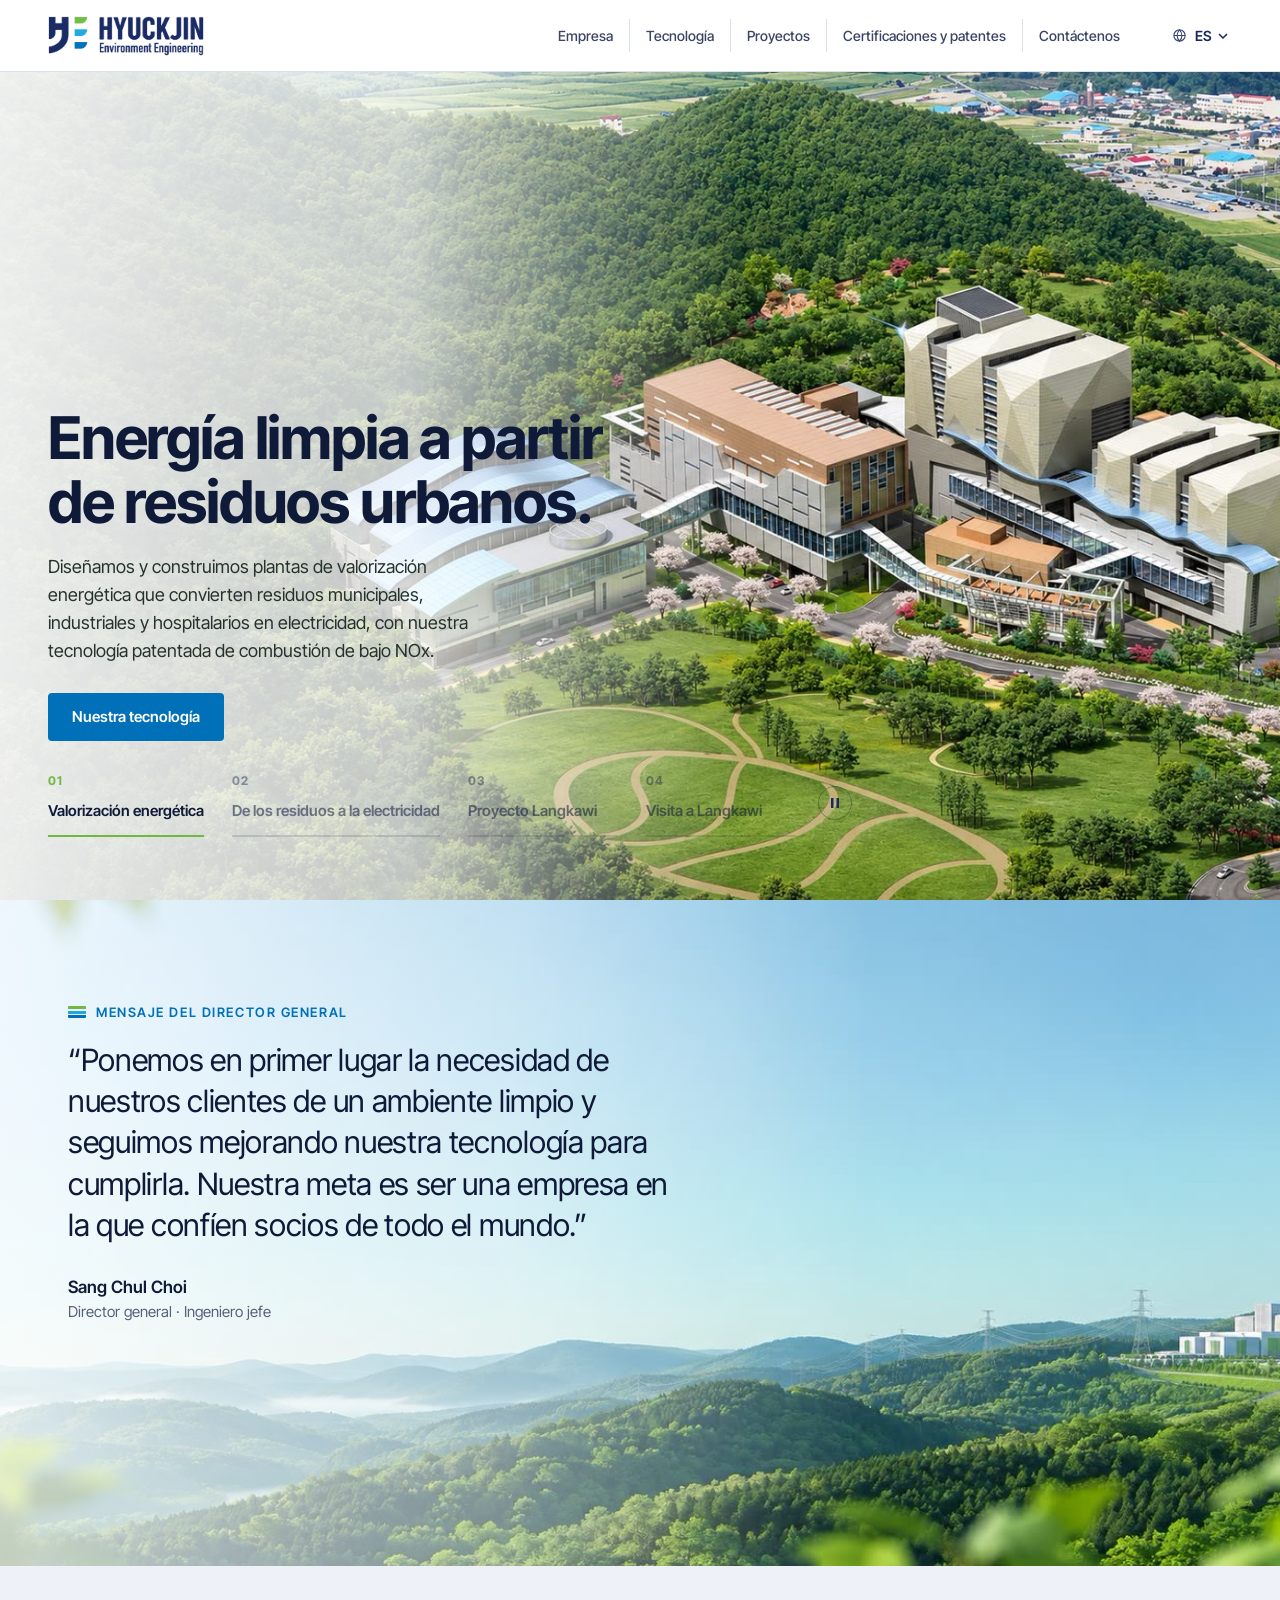
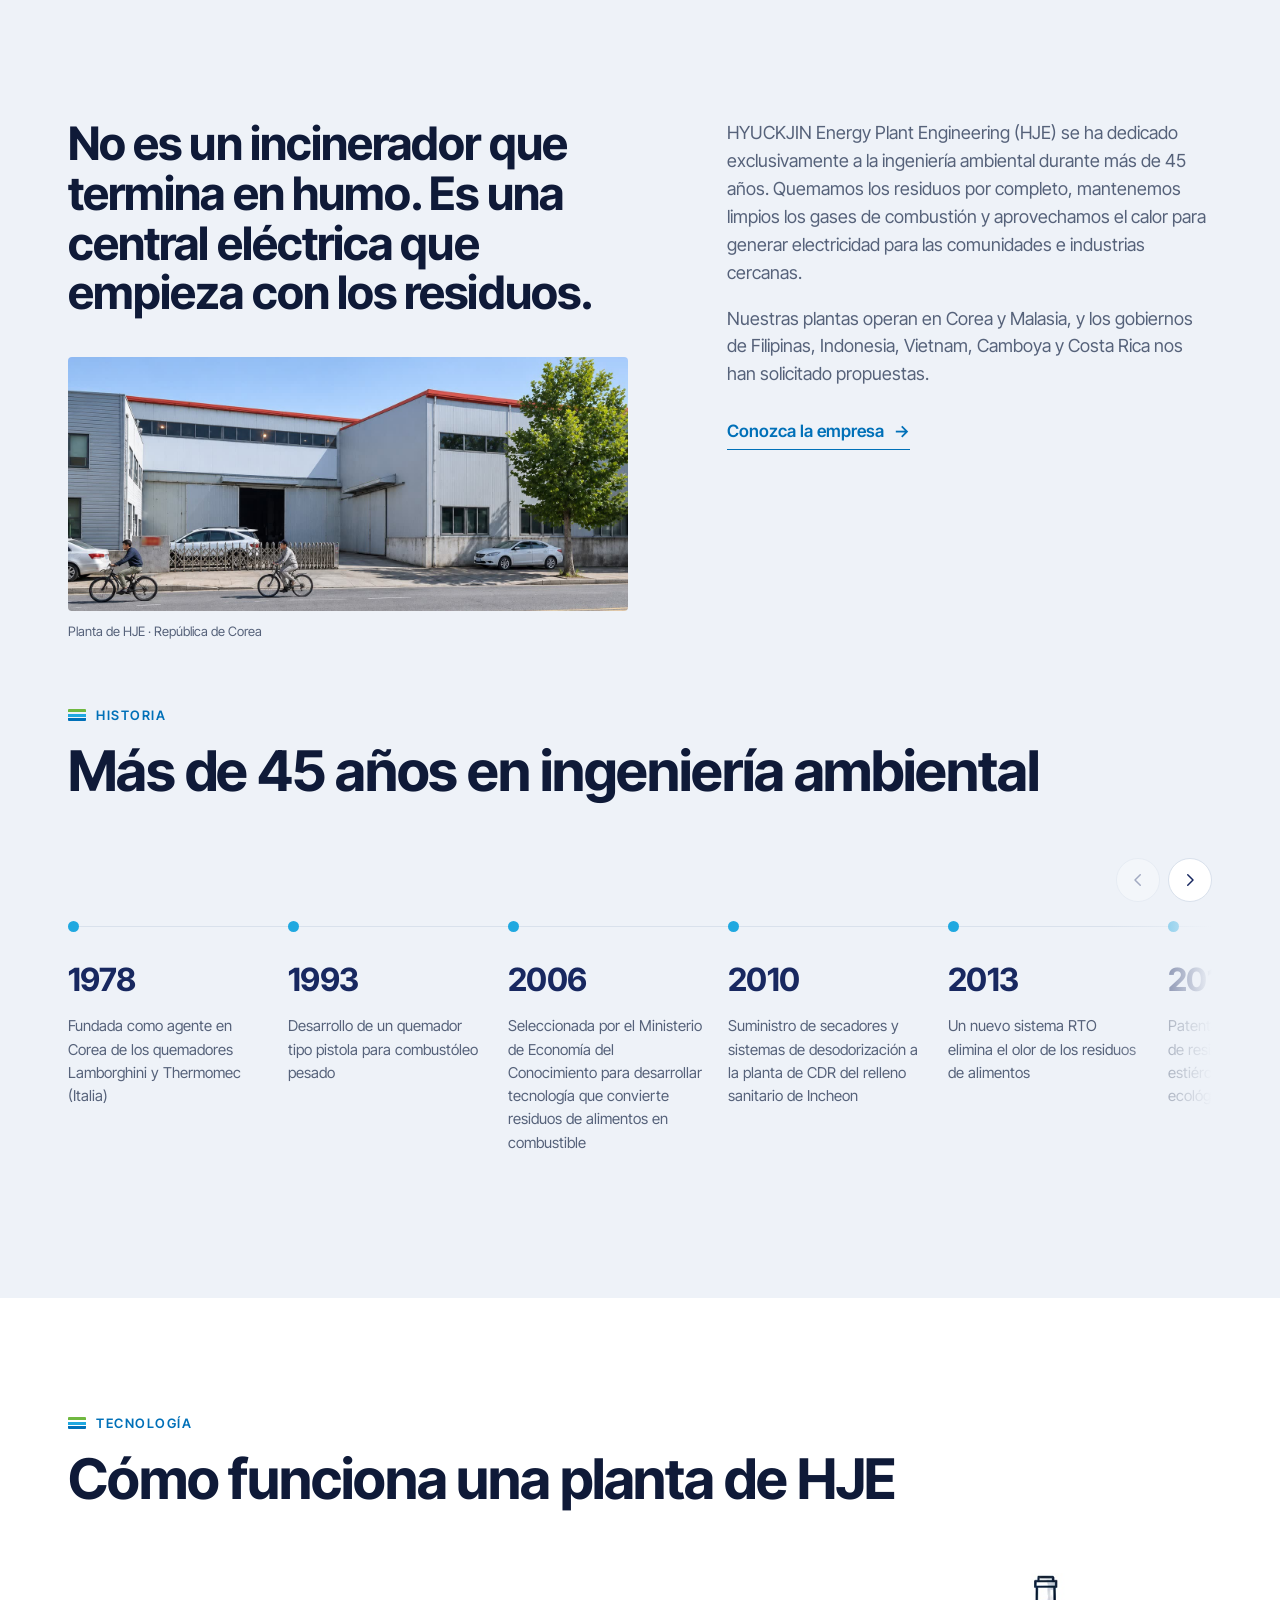
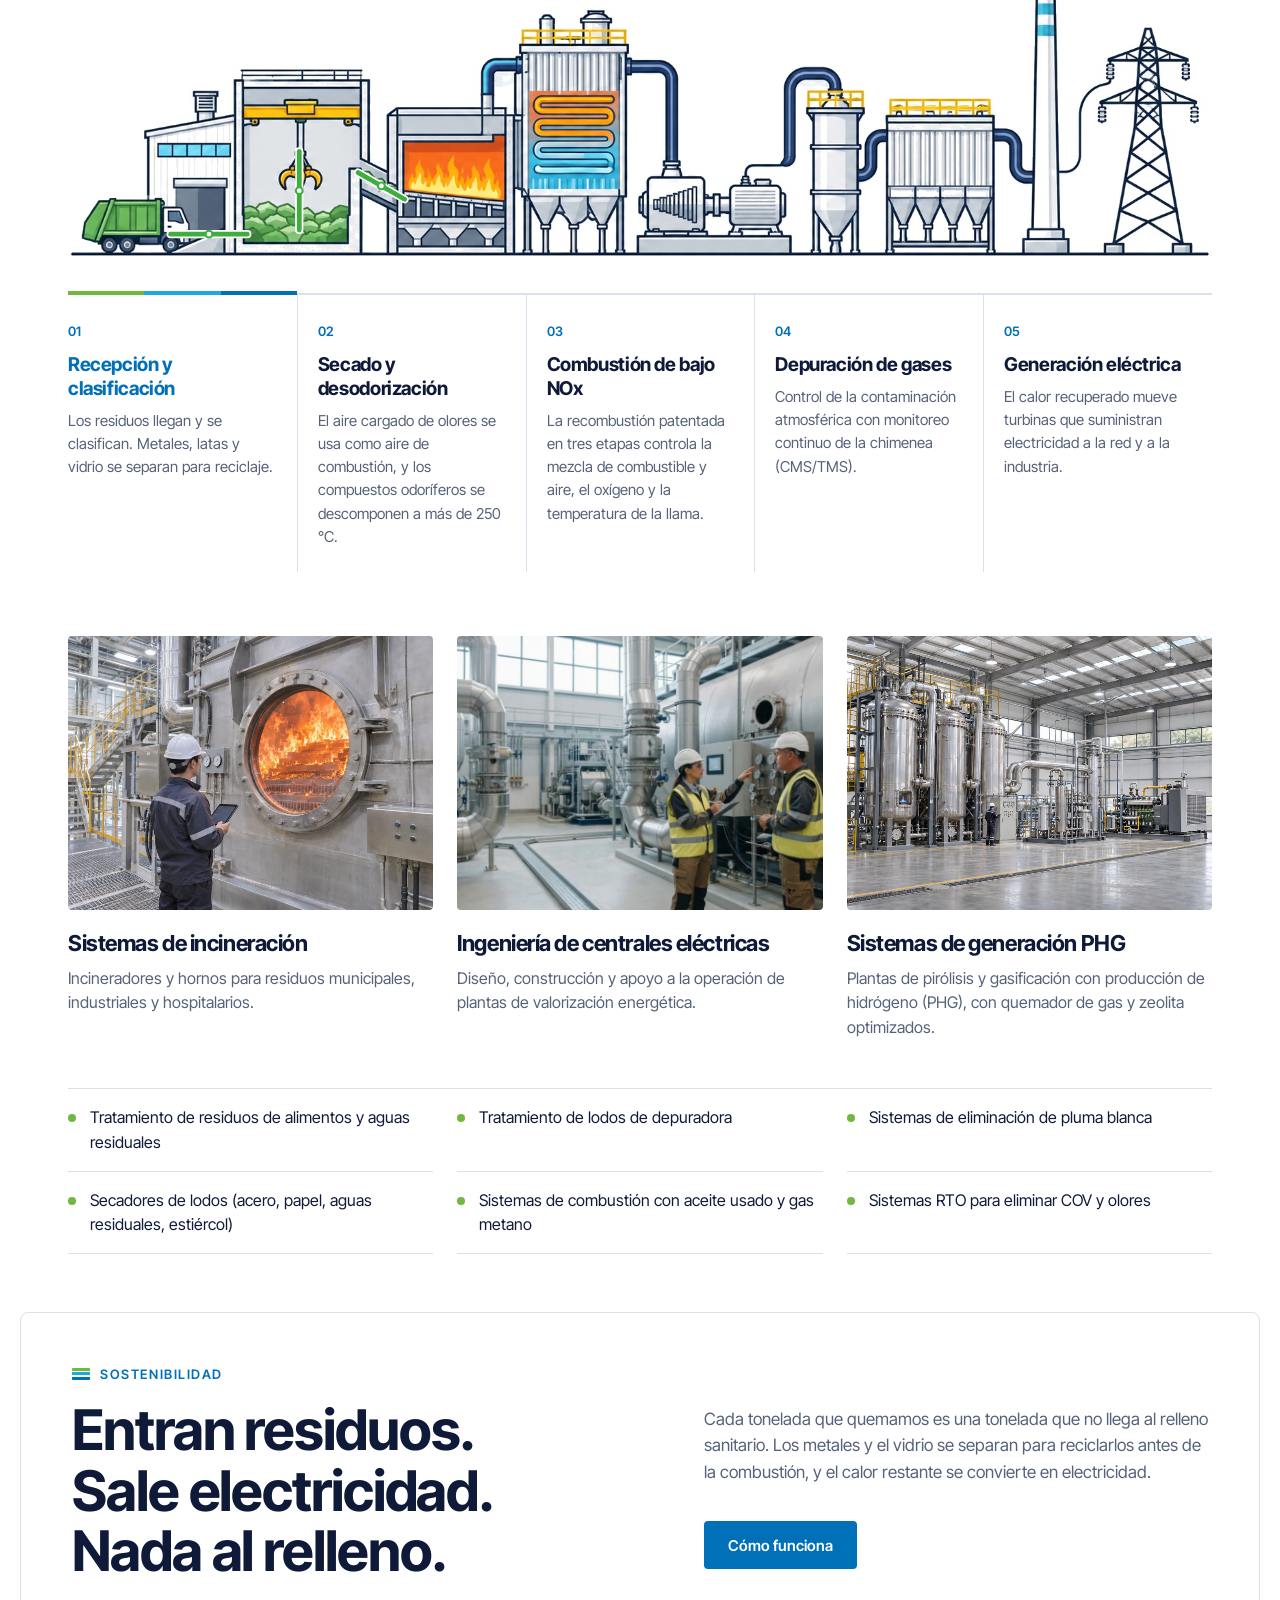
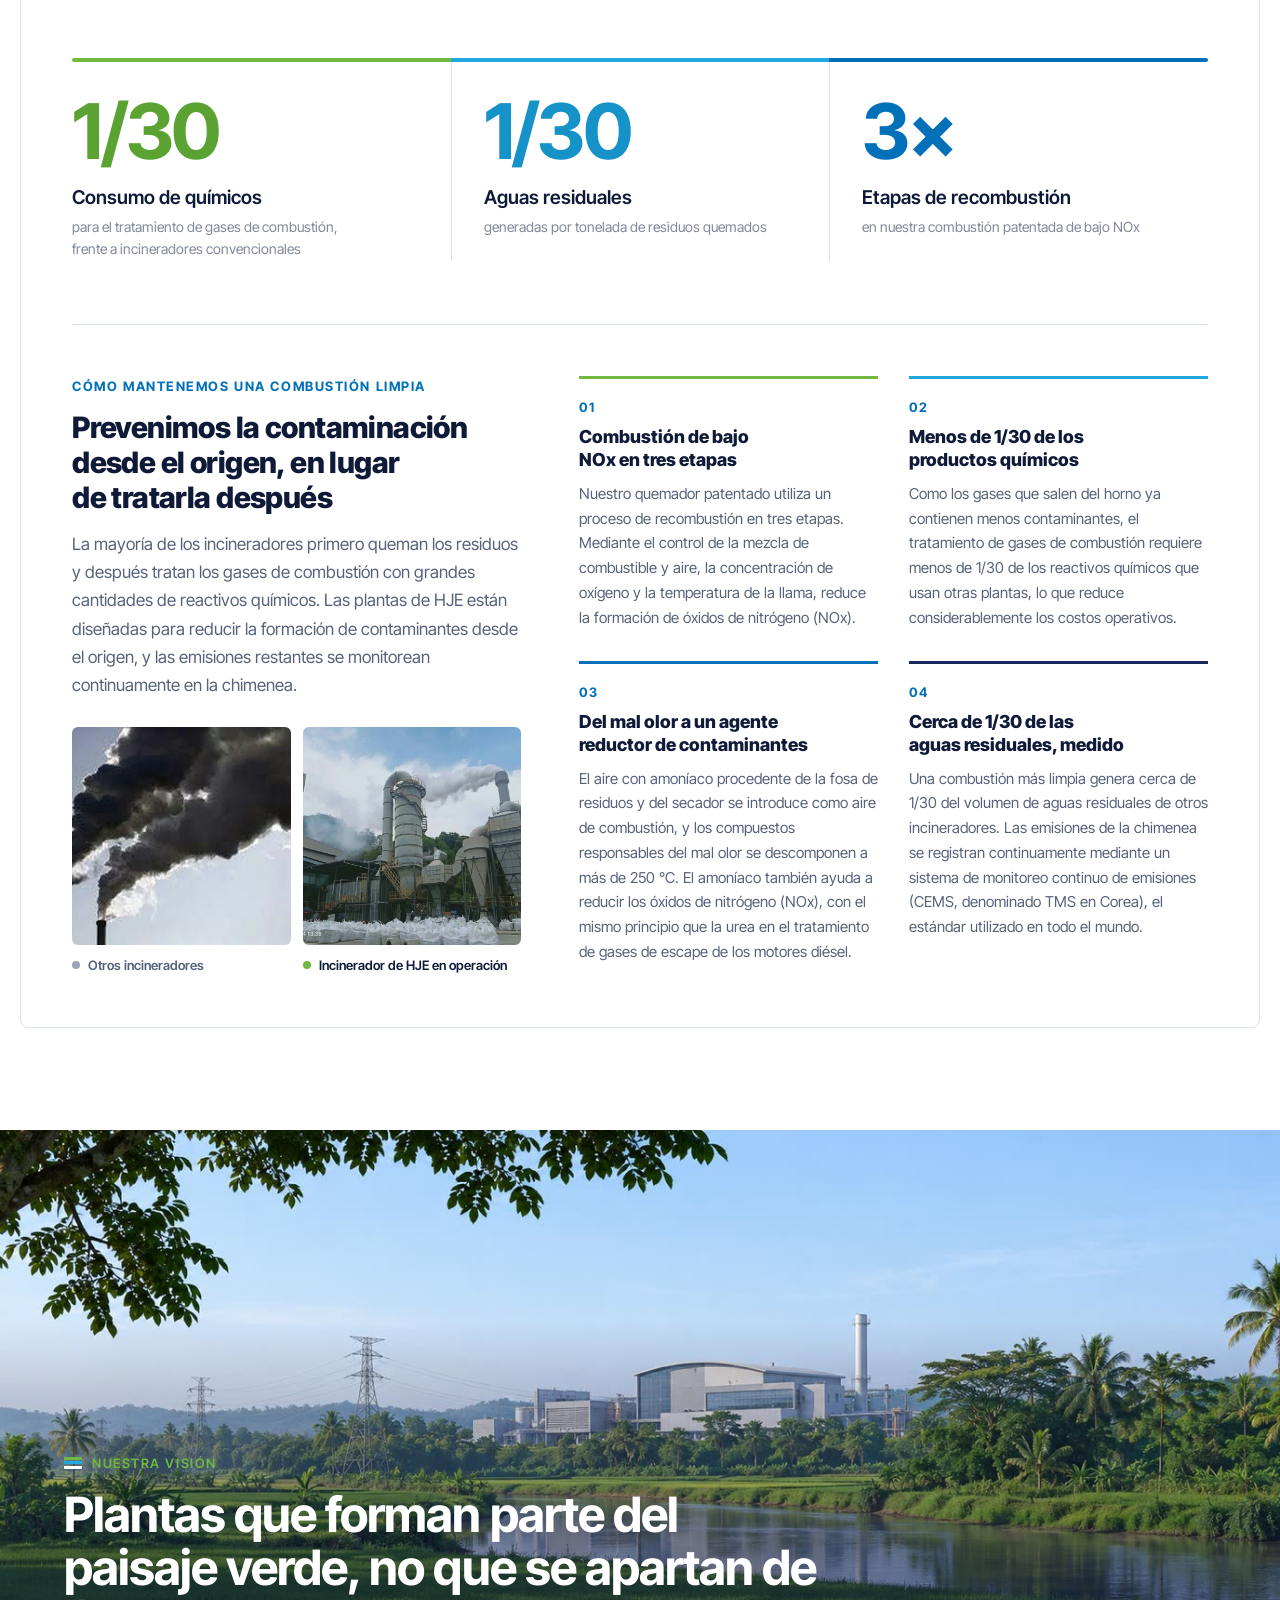
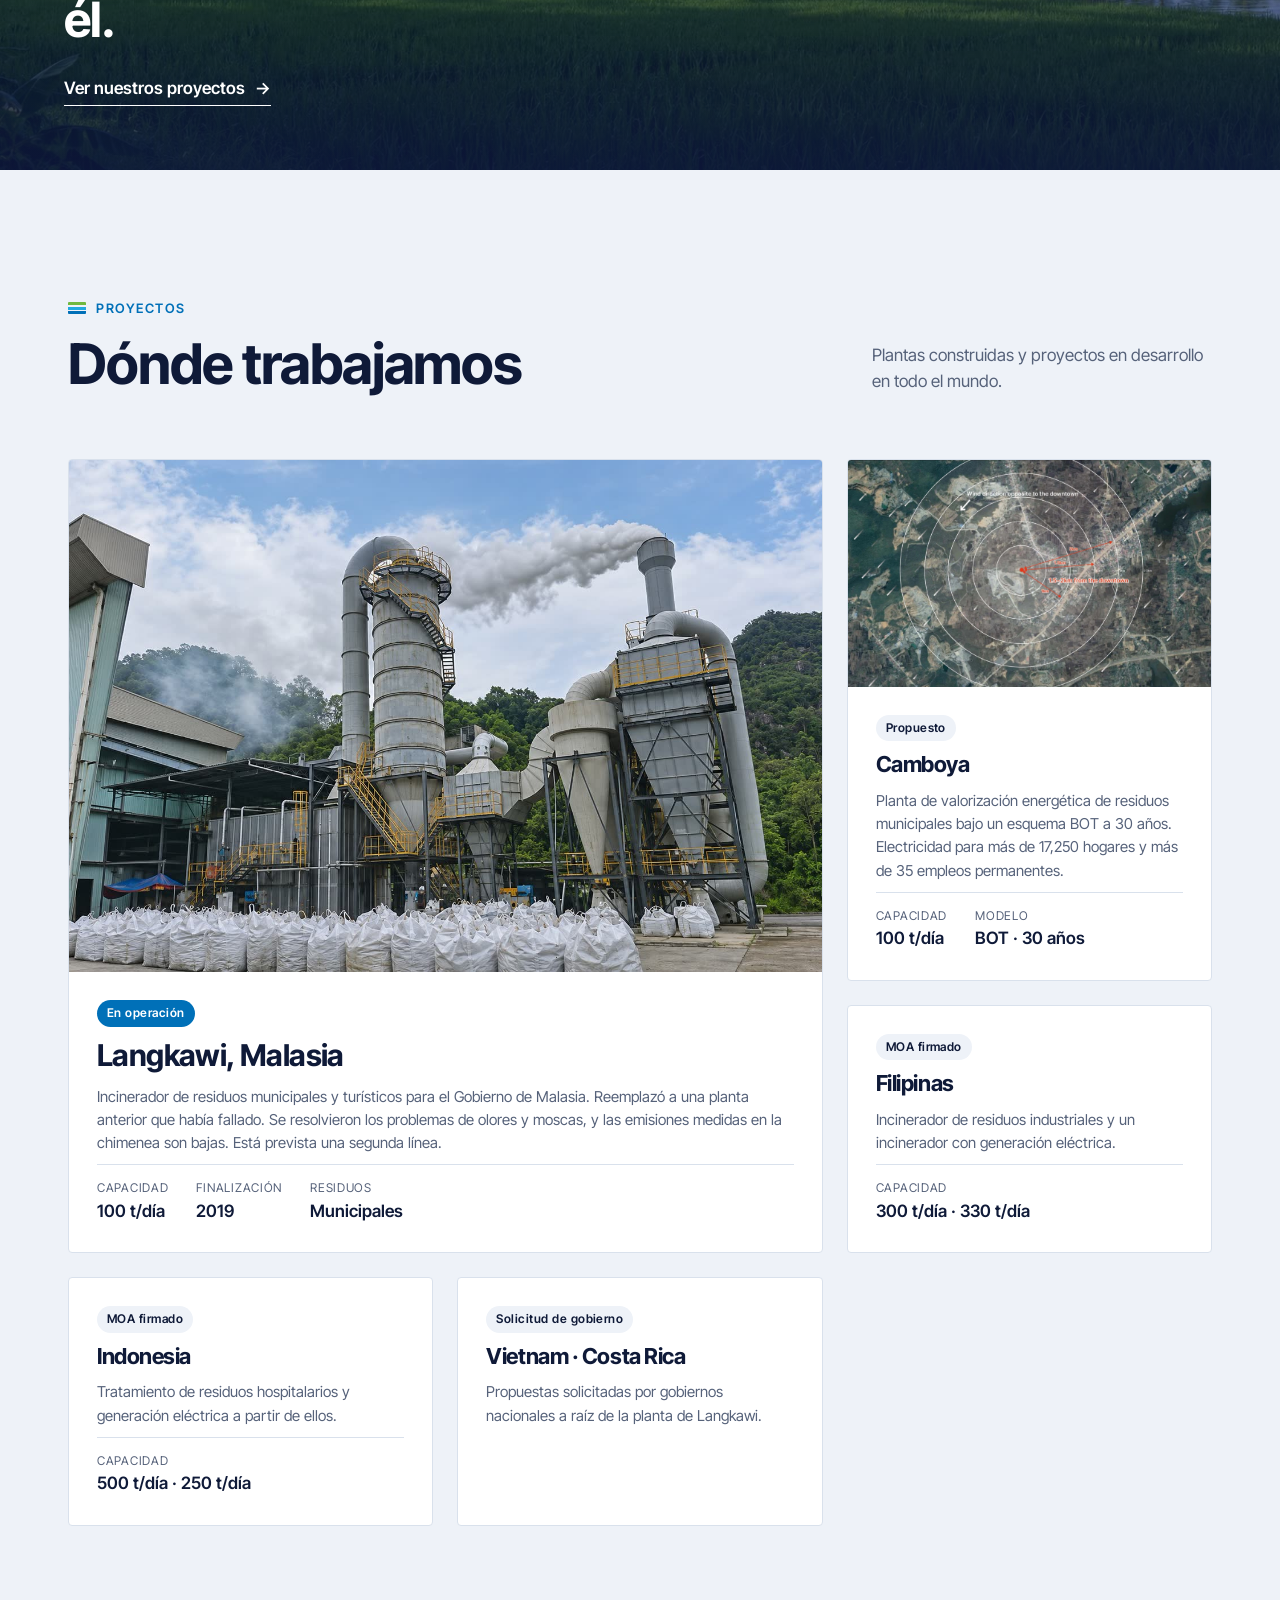
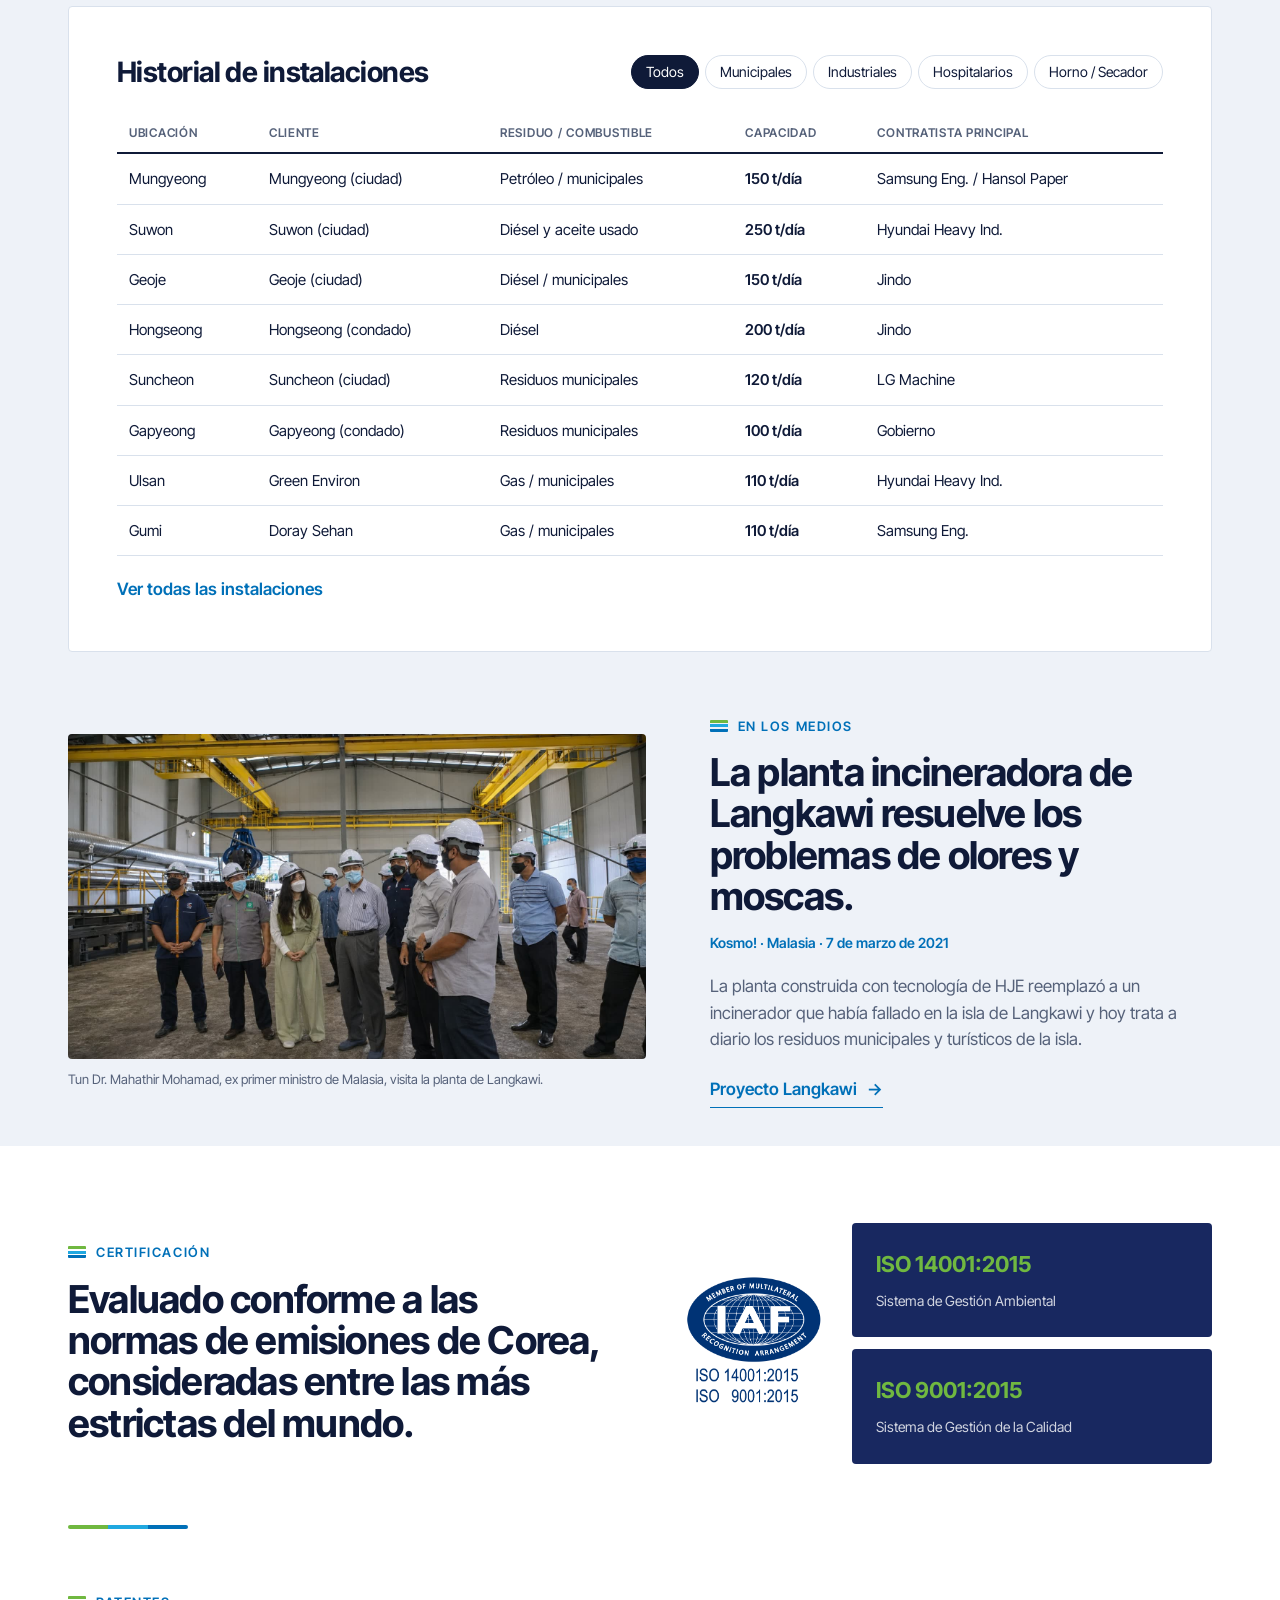
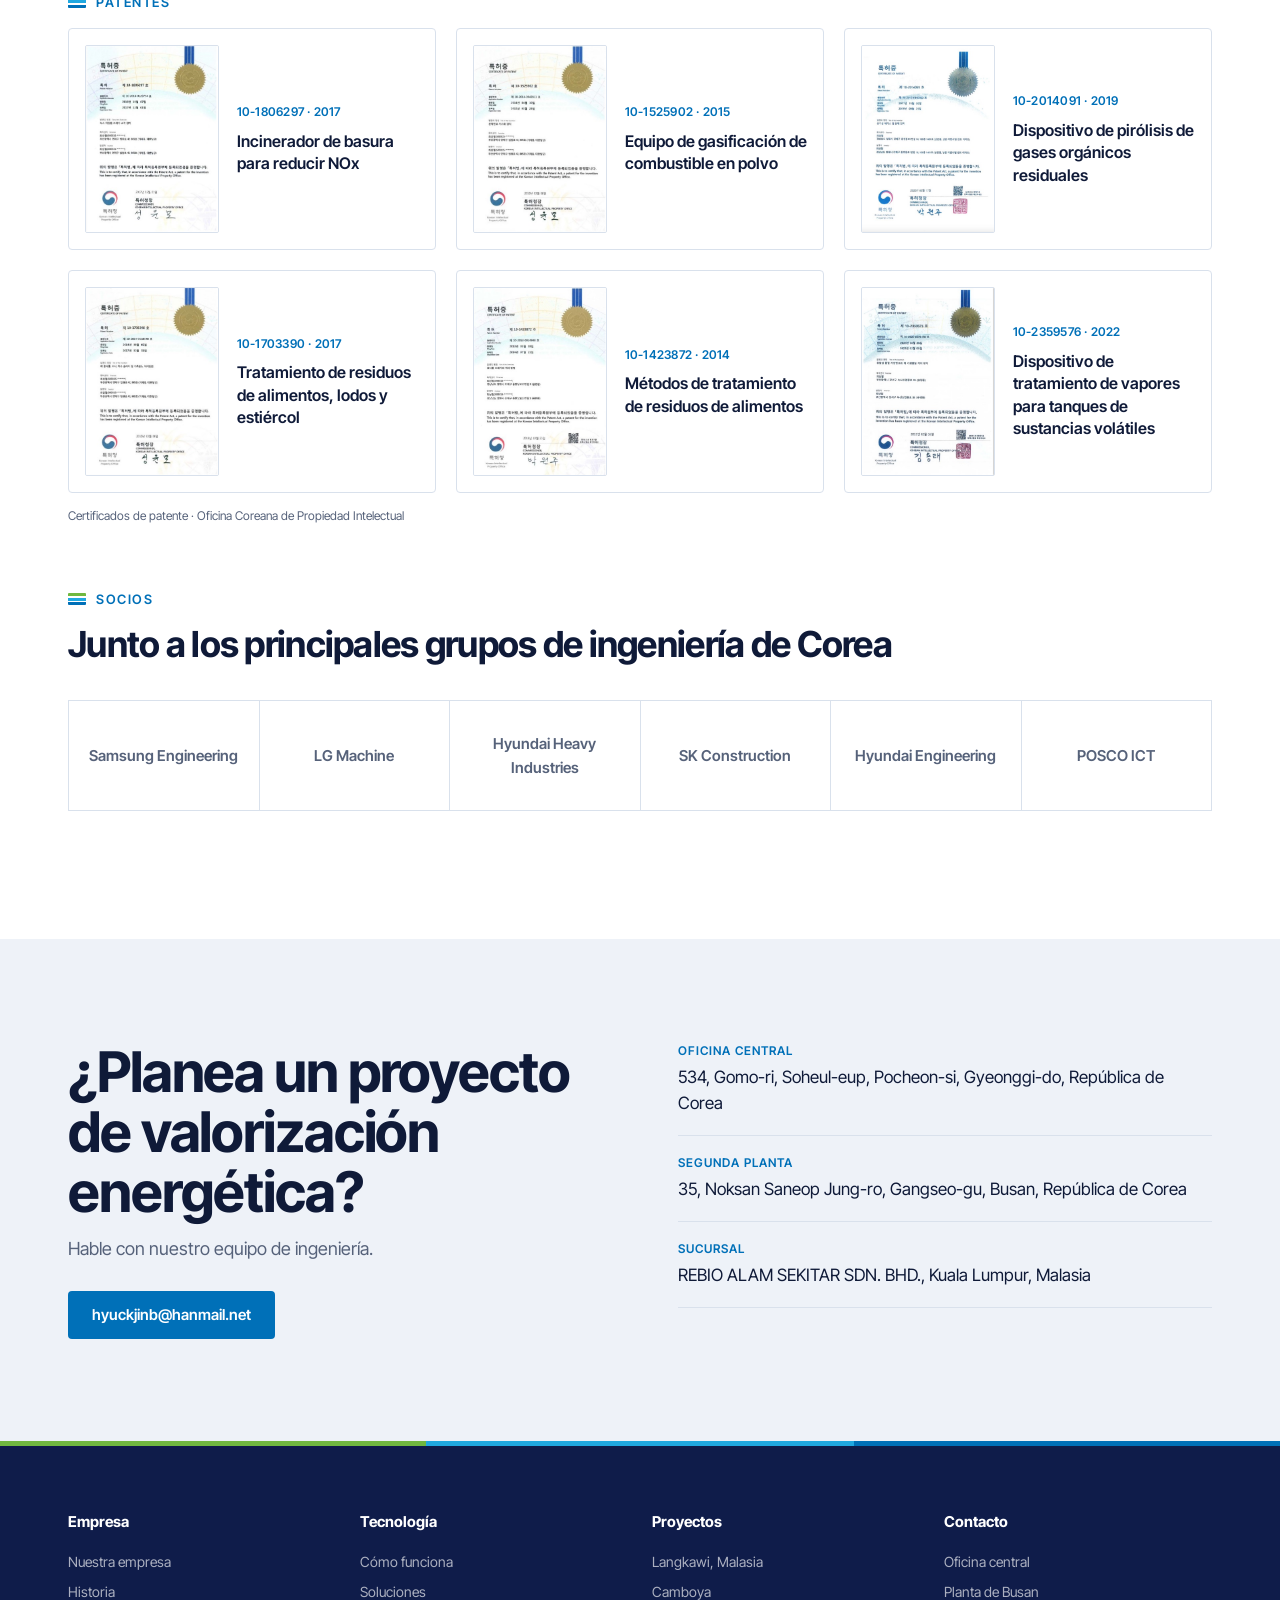
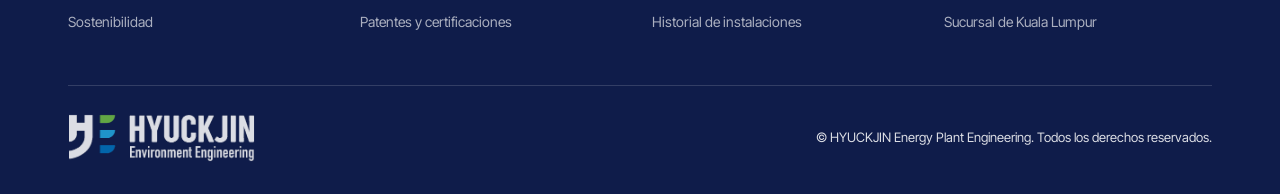
==== commit 63ee3670: "Static plant glows, layered landscape photo; history timeline arrows, edge fade, full dots Co-Author" ====
--- a/es/index.html
+++ b/es/index.html
@@ -20,7 +20,7 @@
 <link rel="preconnect" href="https://fonts.googleapis.com">
 <link rel="preconnect" href="https://fonts.gstatic.com" crossorigin>
 <link href="https://fonts.googleapis.com/css2?family=Inter+Tight:wght@400;500;600;700&display=swap" rel="stylesheet">
-<link rel="stylesheet" href="../style.css?v=56">
+<link rel="stylesheet" href="../style.css?v=57">
 </head>
 <body>
 
@@ -462,6 +462,6 @@
   </div>
 </footer>
 
-<script src="../main.js?v=56"></script>
+<script src="../main.js?v=57"></script>
 </body>
 </html>
--- a/style.css
+++ b/style.css
@@ -640,3 +640,21 @@
 .patent-card:hover{transform:none}                                                         /* no lift, border/shadow only */
 .reveal,.reveal.in{opacity:1!important;transform:none!important;transition:none!important} /* no fade-in while scrolling */
 img{image-rendering:auto}
+
+/* ---- smoother scrolling over the plant drawing and the big landscape photo ---- */
+.fx-glow.on{animation:none;opacity:.6}            /* glows stay lit instead of pulsing every frame */
+.plant svg{will-change:transform}                  /* drawing on its own layer */
+.feature::before{will-change:transform;transform:translateZ(0)!important;backface-visibility:hidden}
+
+/* ---- history timeline: full dots, arrows, edge fade ---- */
+.timeline{padding-top:8px;scroll-behavior:smooth}
+.tl-box{position:relative}
+.tl-box::after{content:"";position:absolute;top:0;right:0;bottom:16px;width:clamp(48px,8vw,120px);pointer-events:none;
+  background:linear-gradient(90deg,rgba(238,242,248,0),var(--band));transition:opacity .25s}
+.tl-box.at-end::after{opacity:0}
+.tl-nav{display:flex;gap:8px;justify-content:flex-end;margin:-8px 0 16px}
+.tl-nav button{width:44px;height:44px;border-radius:50%;border:1px solid var(--line);background:#fff;color:var(--navy);
+  display:grid;place-items:center;cursor:pointer;transition:background .2s,color .2s,border-color .2s,opacity .2s}
+.tl-nav button:hover:not(:disabled){background:var(--navy);color:#fff;border-color:var(--navy)}
+.tl-nav button:disabled{opacity:.35;cursor:default}
+.tl-nav svg{width:18px;height:18px}
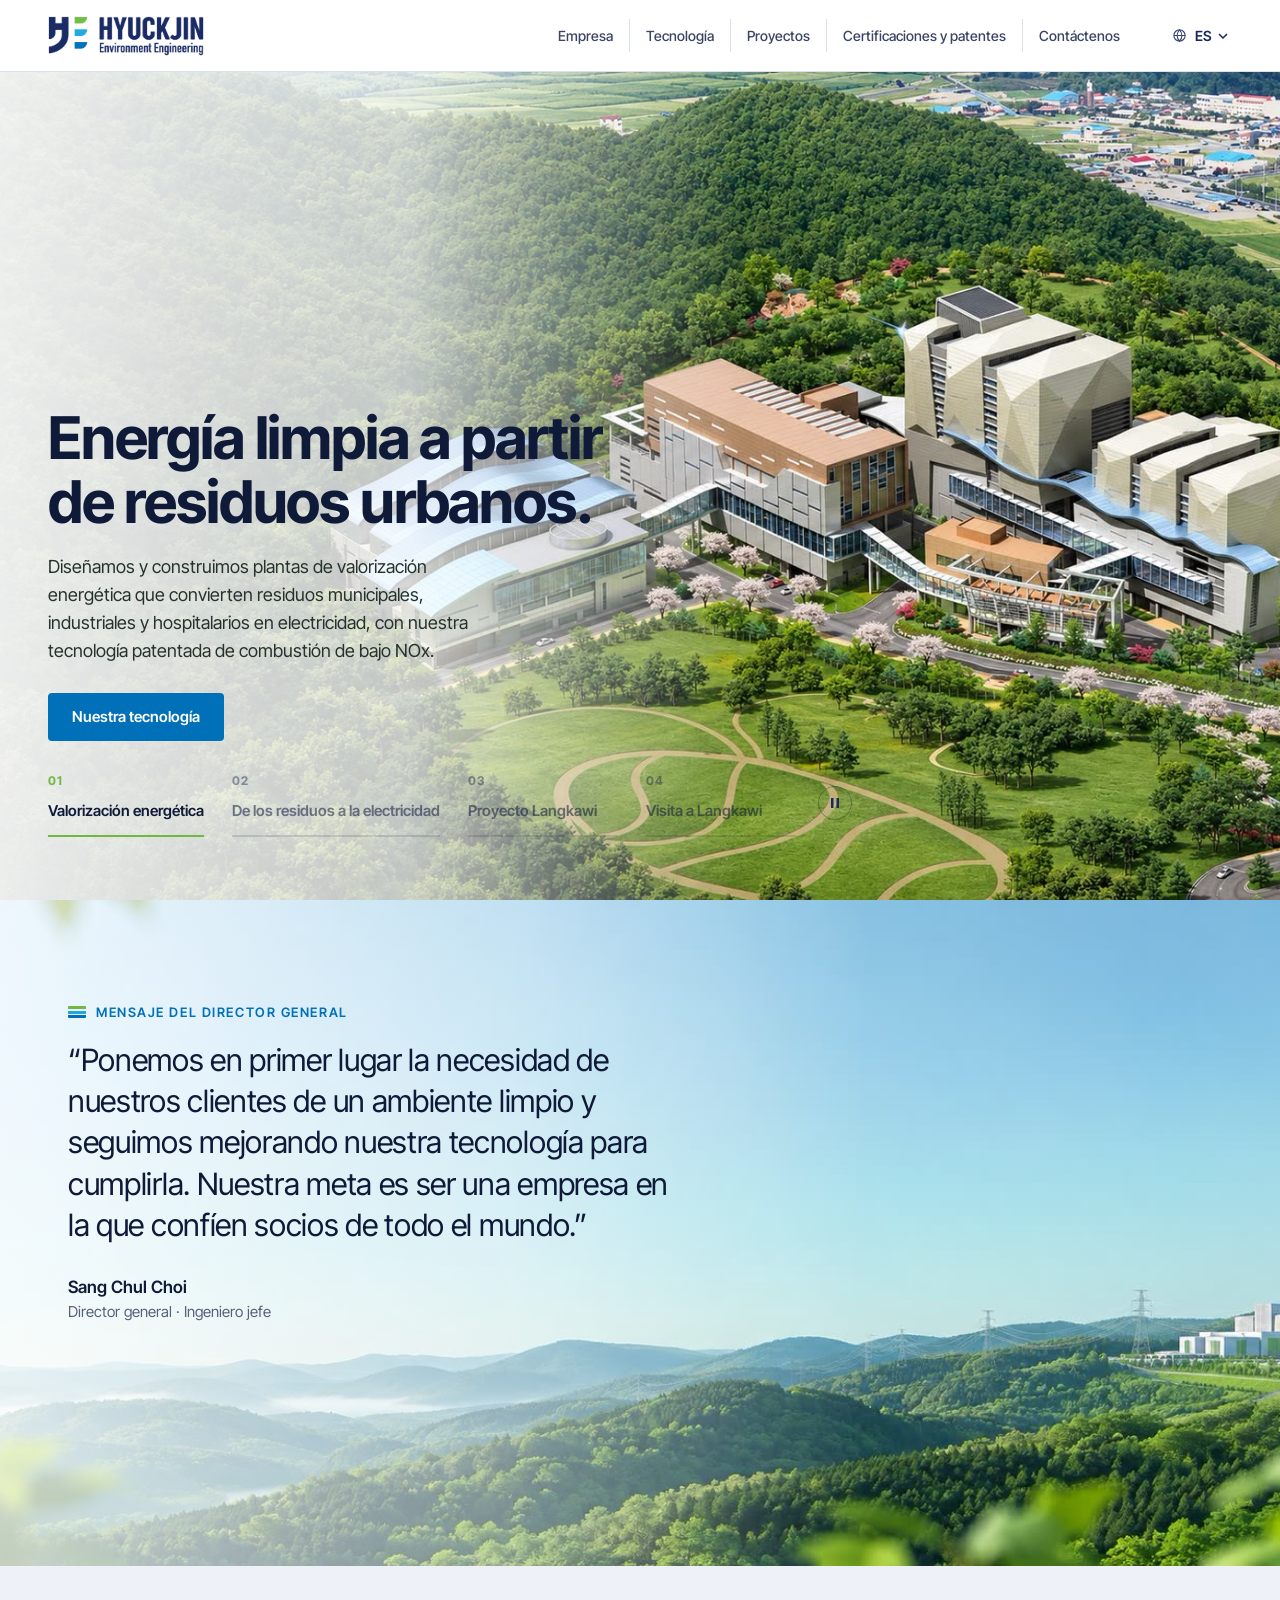
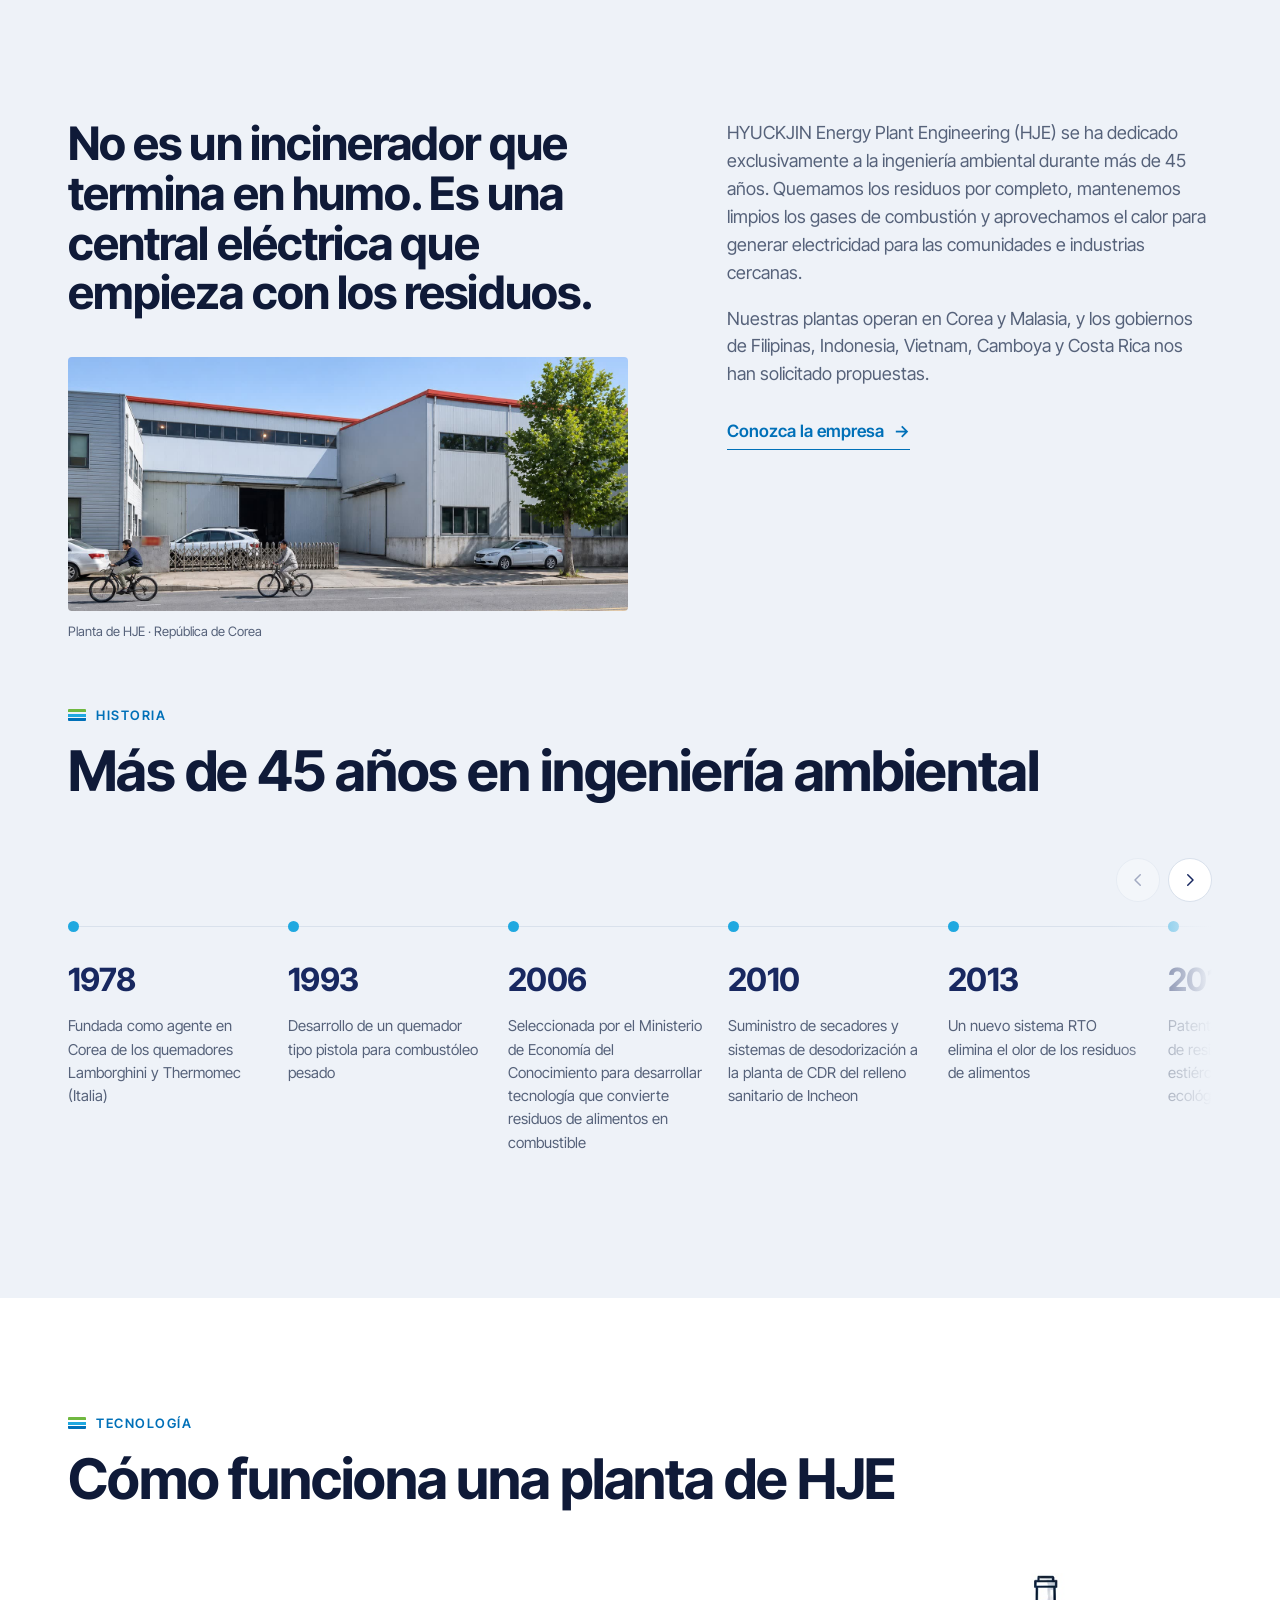
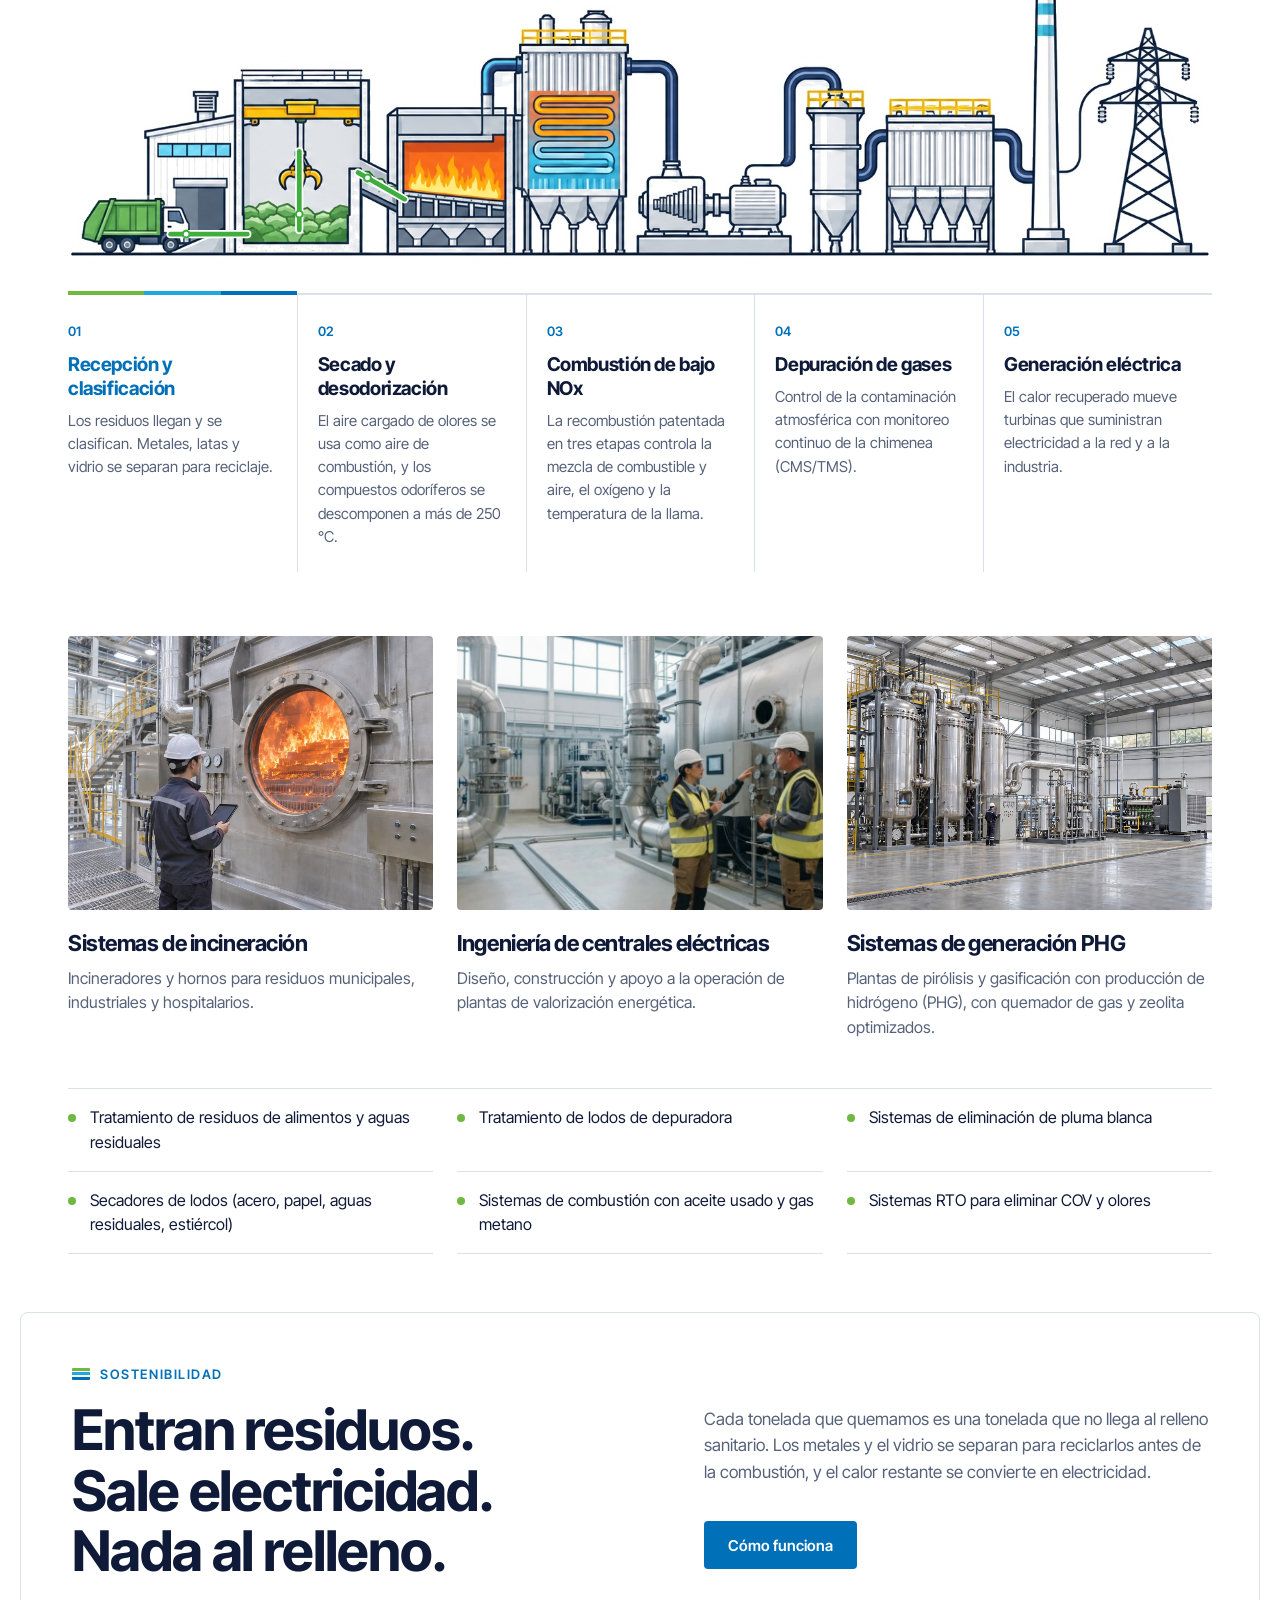
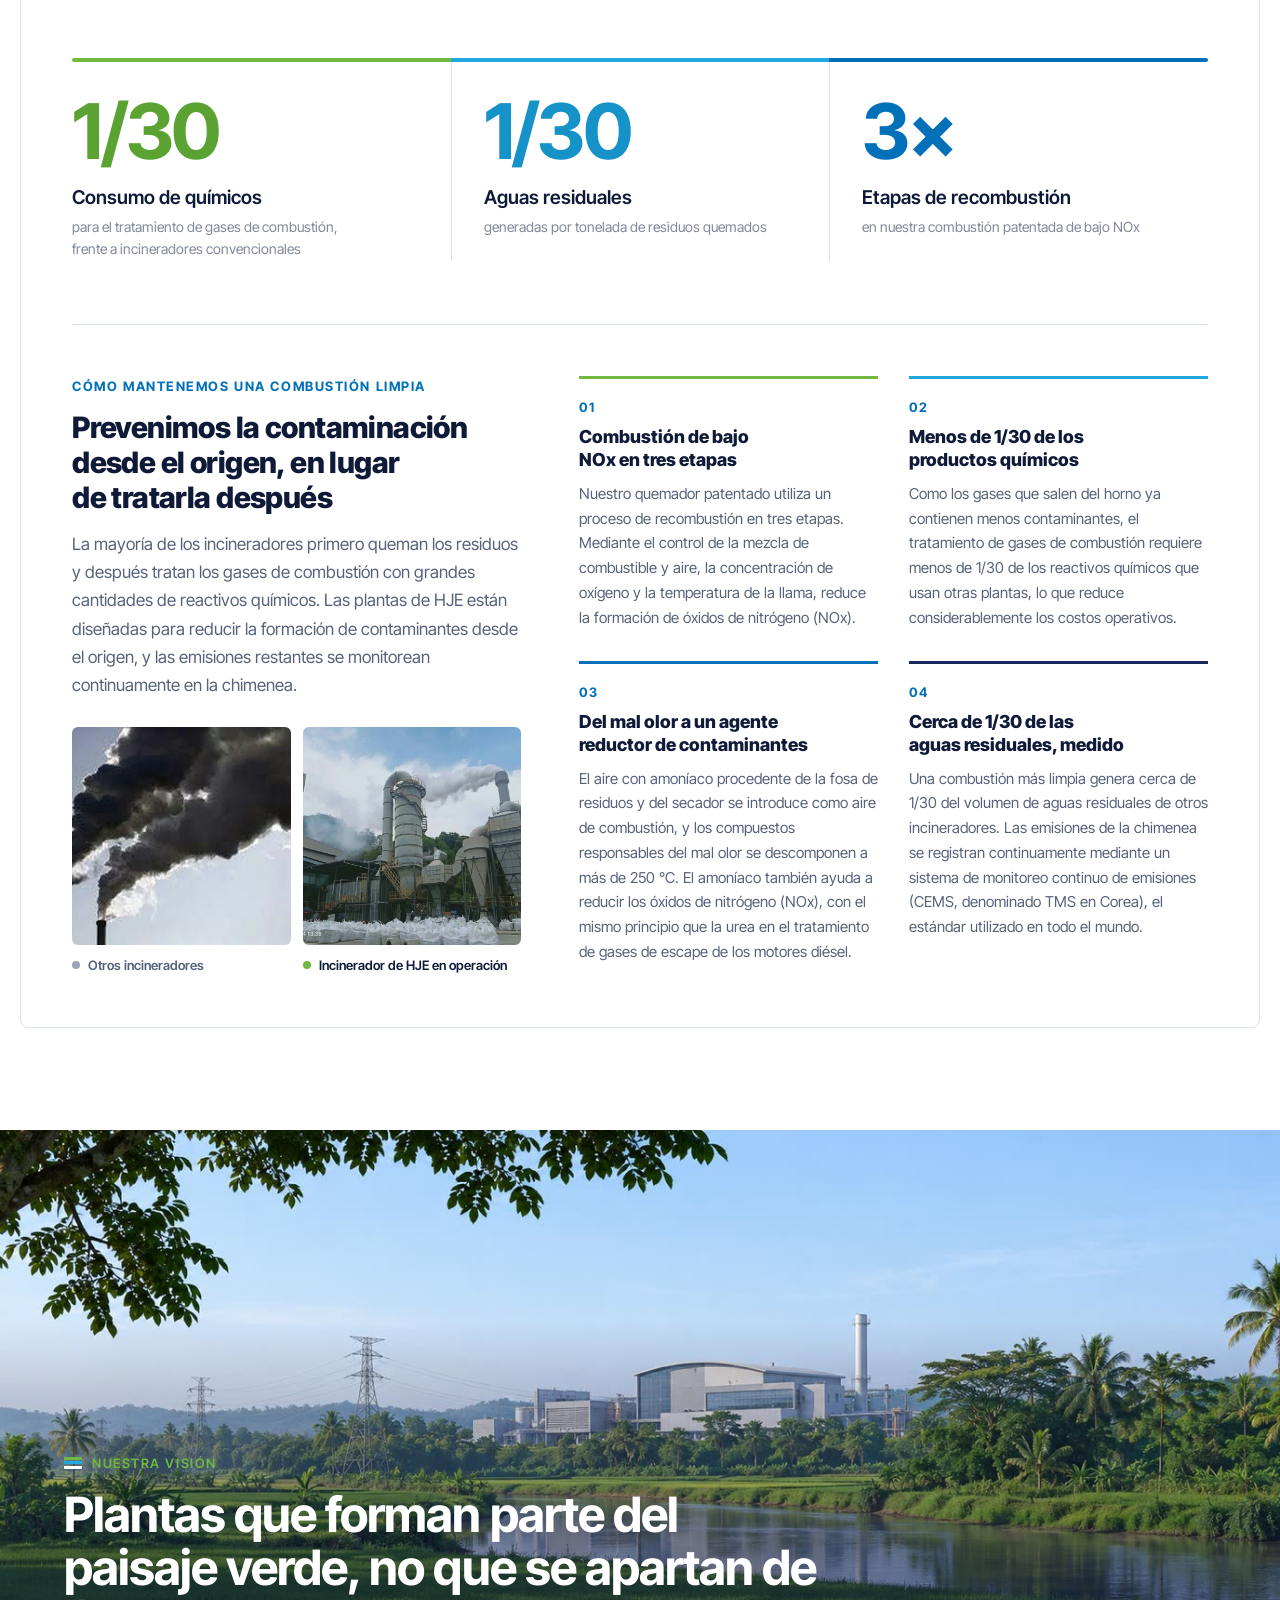
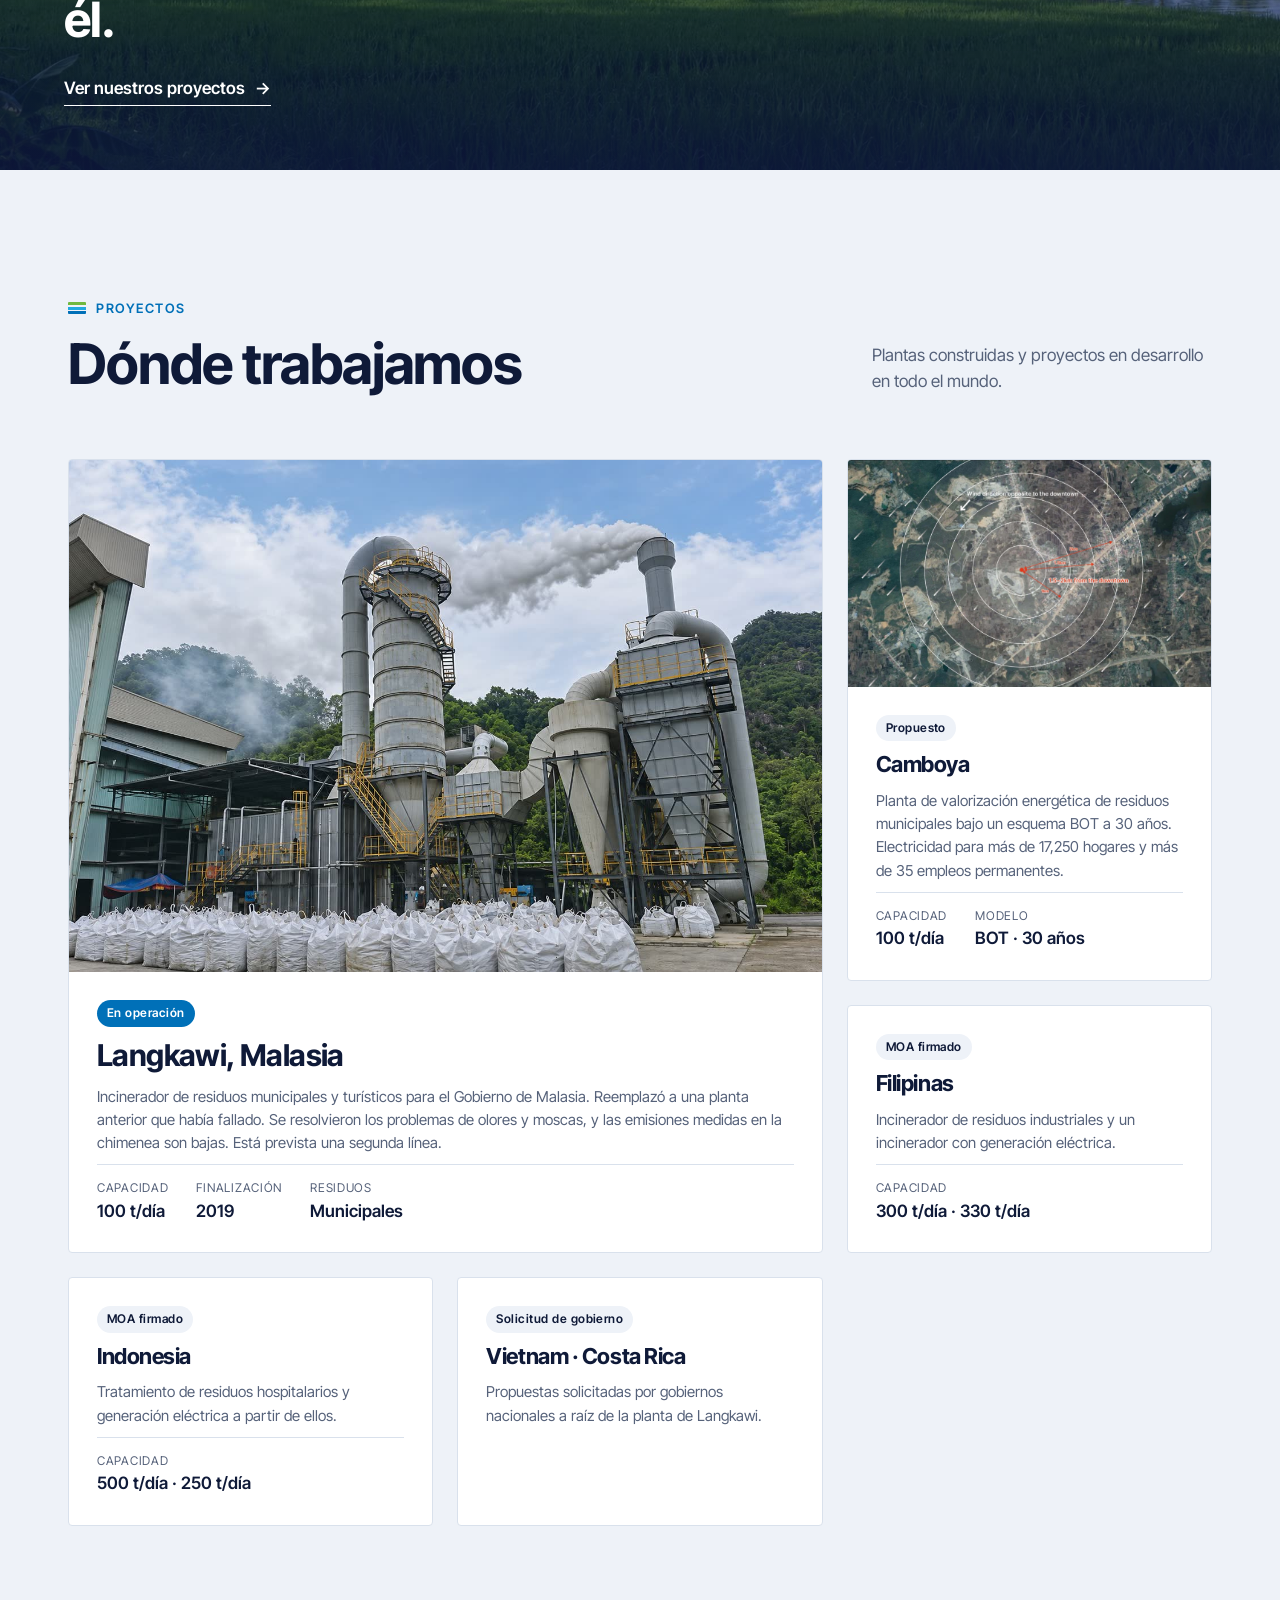
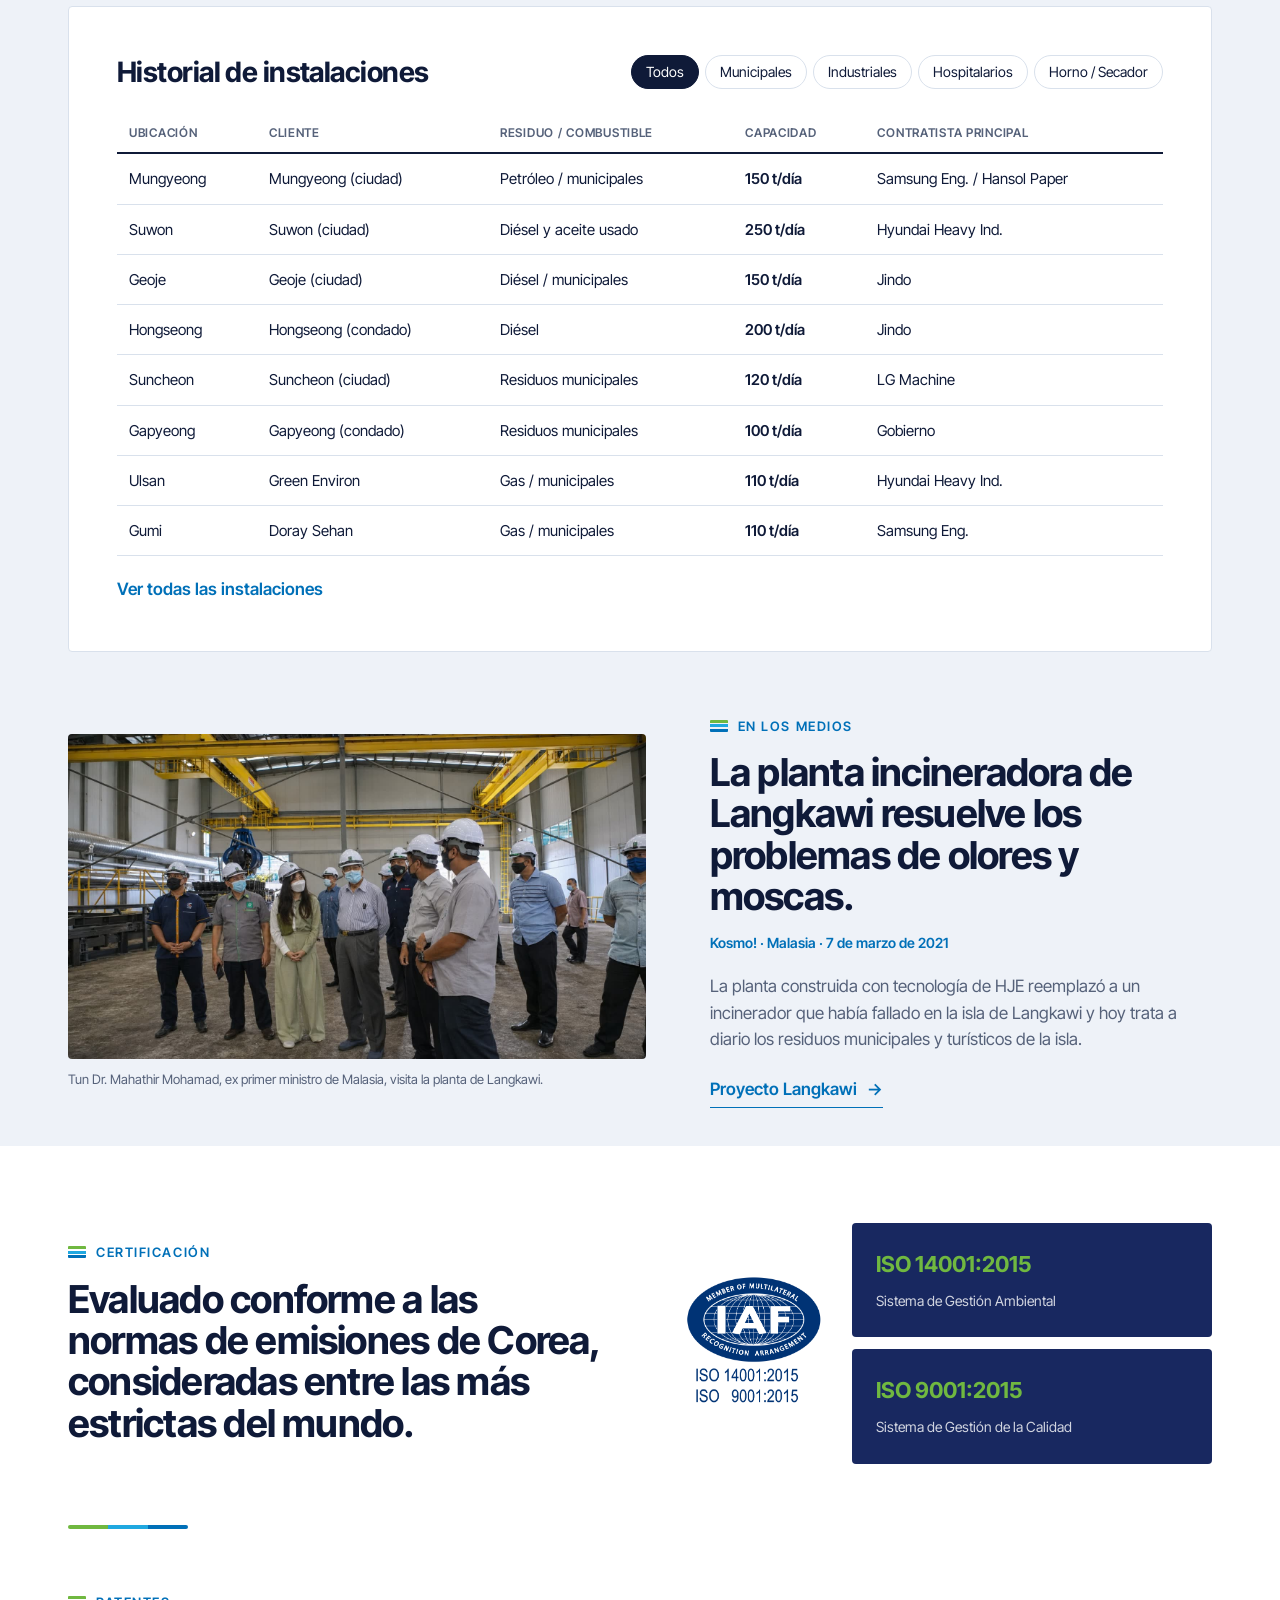
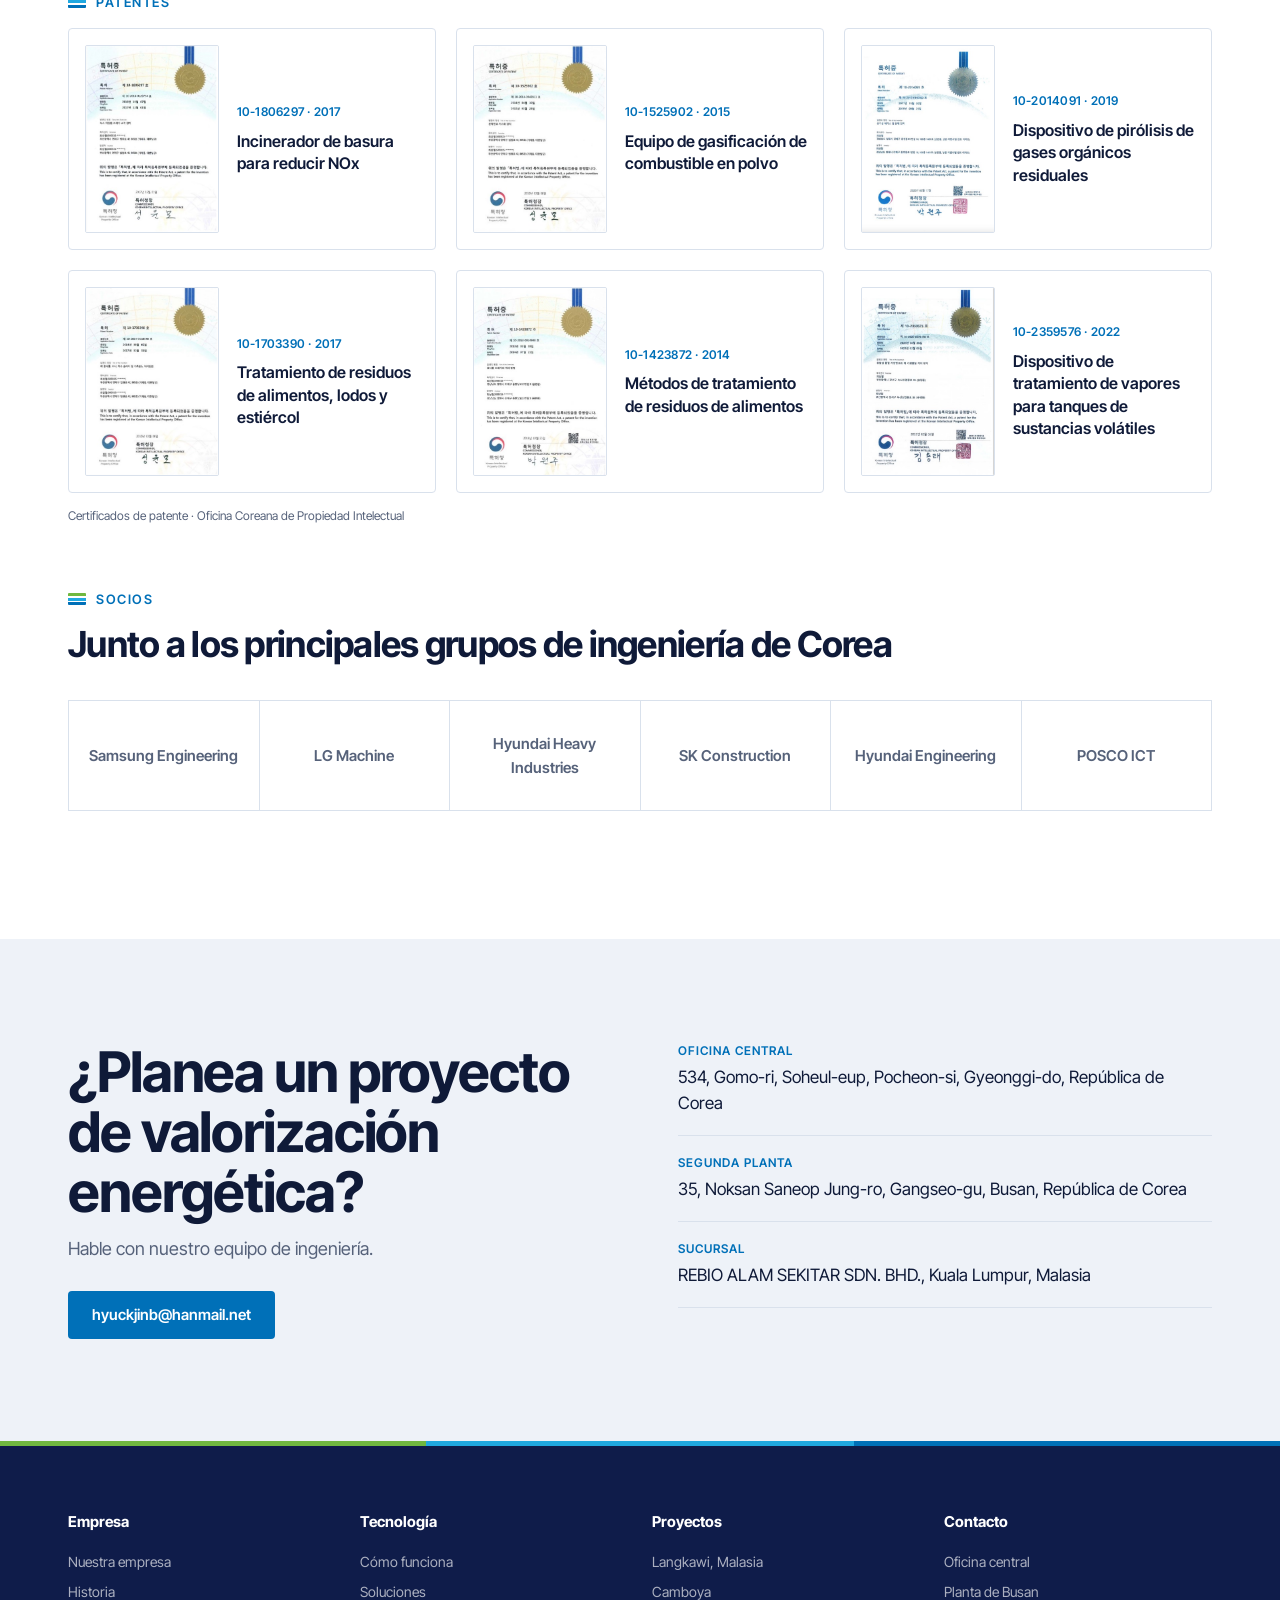
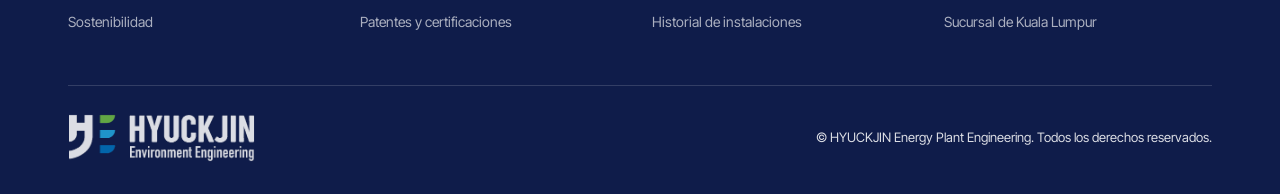
==== commit 926decfb: "Phone: keep power plant in CEO background; menu links land at a consistent height Co-Authored-By: Cl" ====
--- a/es/index.html
+++ b/es/index.html
@@ -20,7 +20,7 @@
 <link rel="preconnect" href="https://fonts.googleapis.com">
 <link rel="preconnect" href="https://fonts.gstatic.com" crossorigin>
 <link href="https://fonts.googleapis.com/css2?family=Inter+Tight:wght@400;500;600;700&display=swap" rel="stylesheet">
-<link rel="stylesheet" href="../style.css?v=57">
+<link rel="stylesheet" href="../style.css?v=58">
 </head>
 <body>
 
@@ -462,6 +462,6 @@
   </div>
 </footer>
 
-<script src="../main.js?v=57"></script>
+<script src="../main.js?v=58"></script>
 </body>
 </html>
--- a/style.css
+++ b/style.css
@@ -658,3 +658,7 @@
 .tl-nav button:hover:not(:disabled){background:var(--navy);color:#fff;border-color:var(--navy)}
 .tl-nav button:disabled{opacity:.35;cursor:default}
 .tl-nav svg{width:18px;height:18px}
+
+/* CEO background on narrow screens: keep the power plant (right side of the image) in view */
+@media (max-width:1080px){.ceo{background-position:84% 62%}}
+@media (max-width:760px){.ceo{background-position:89% 64%}}
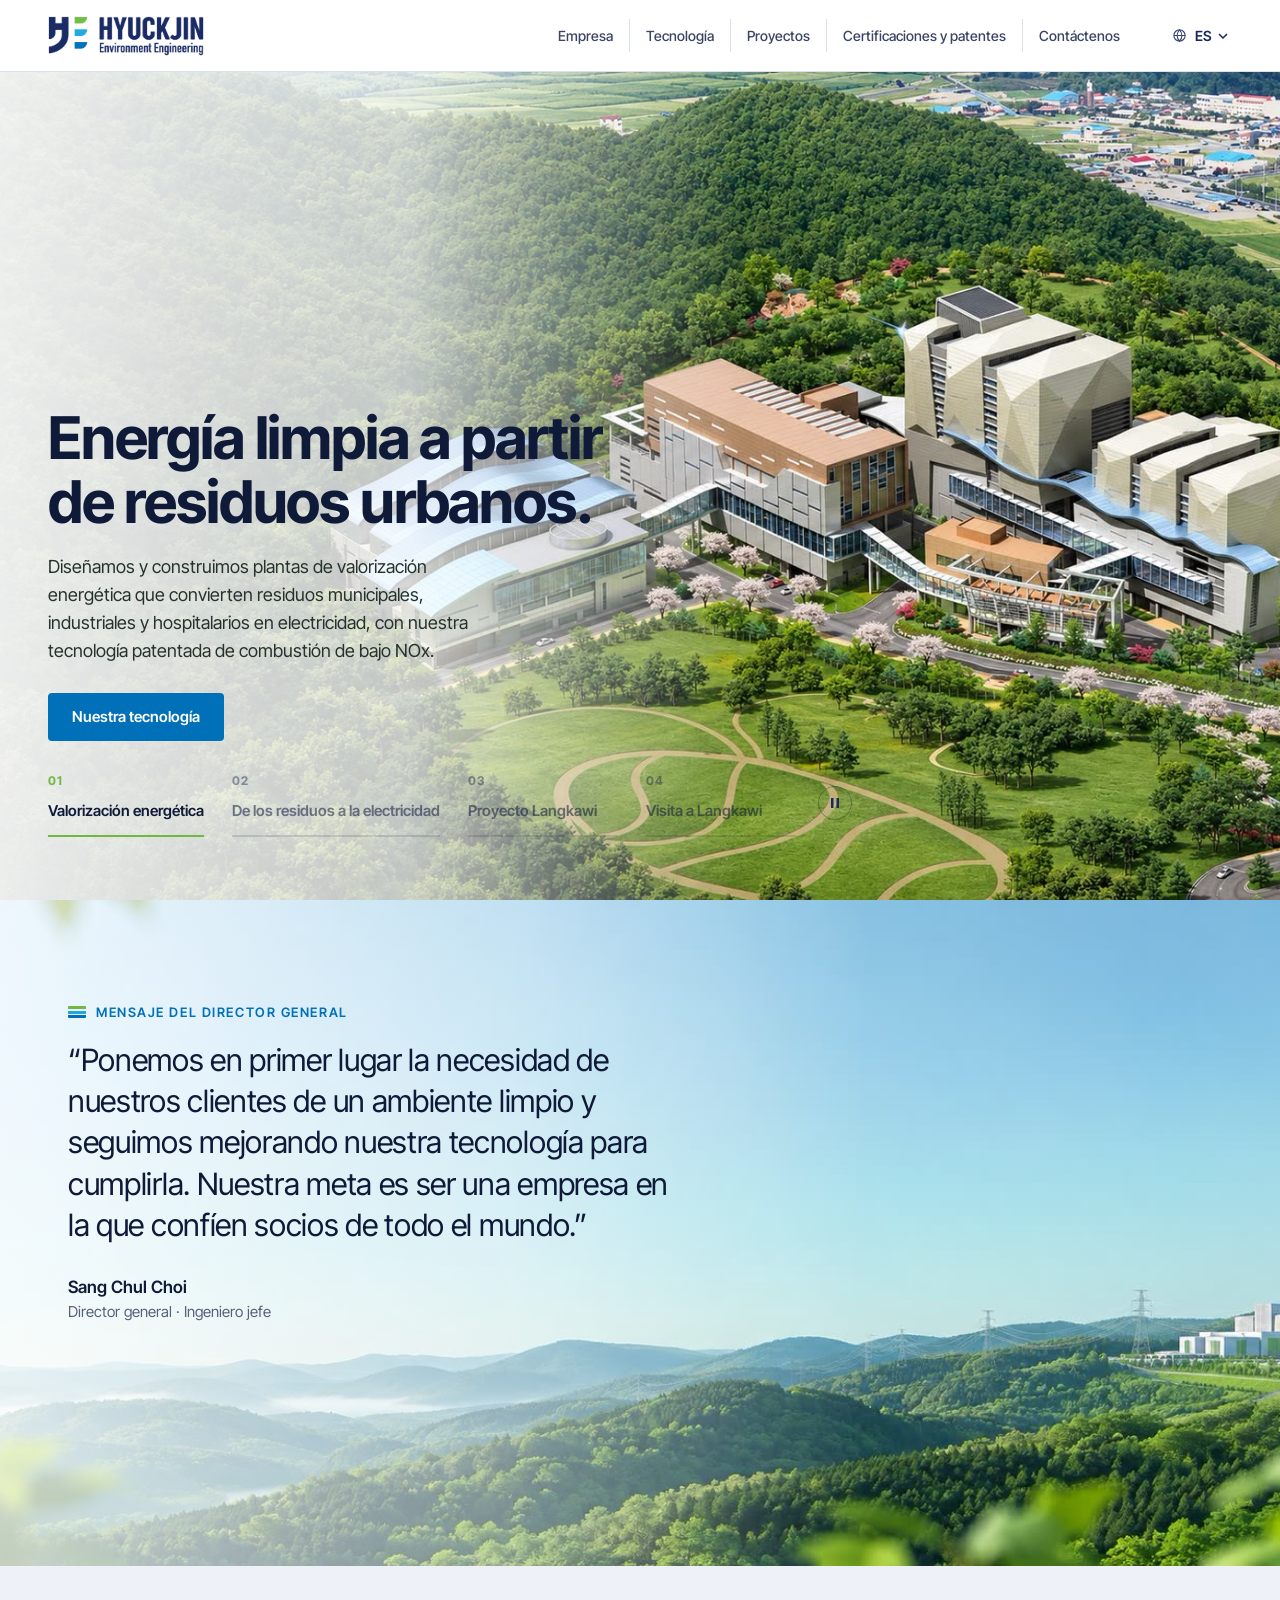
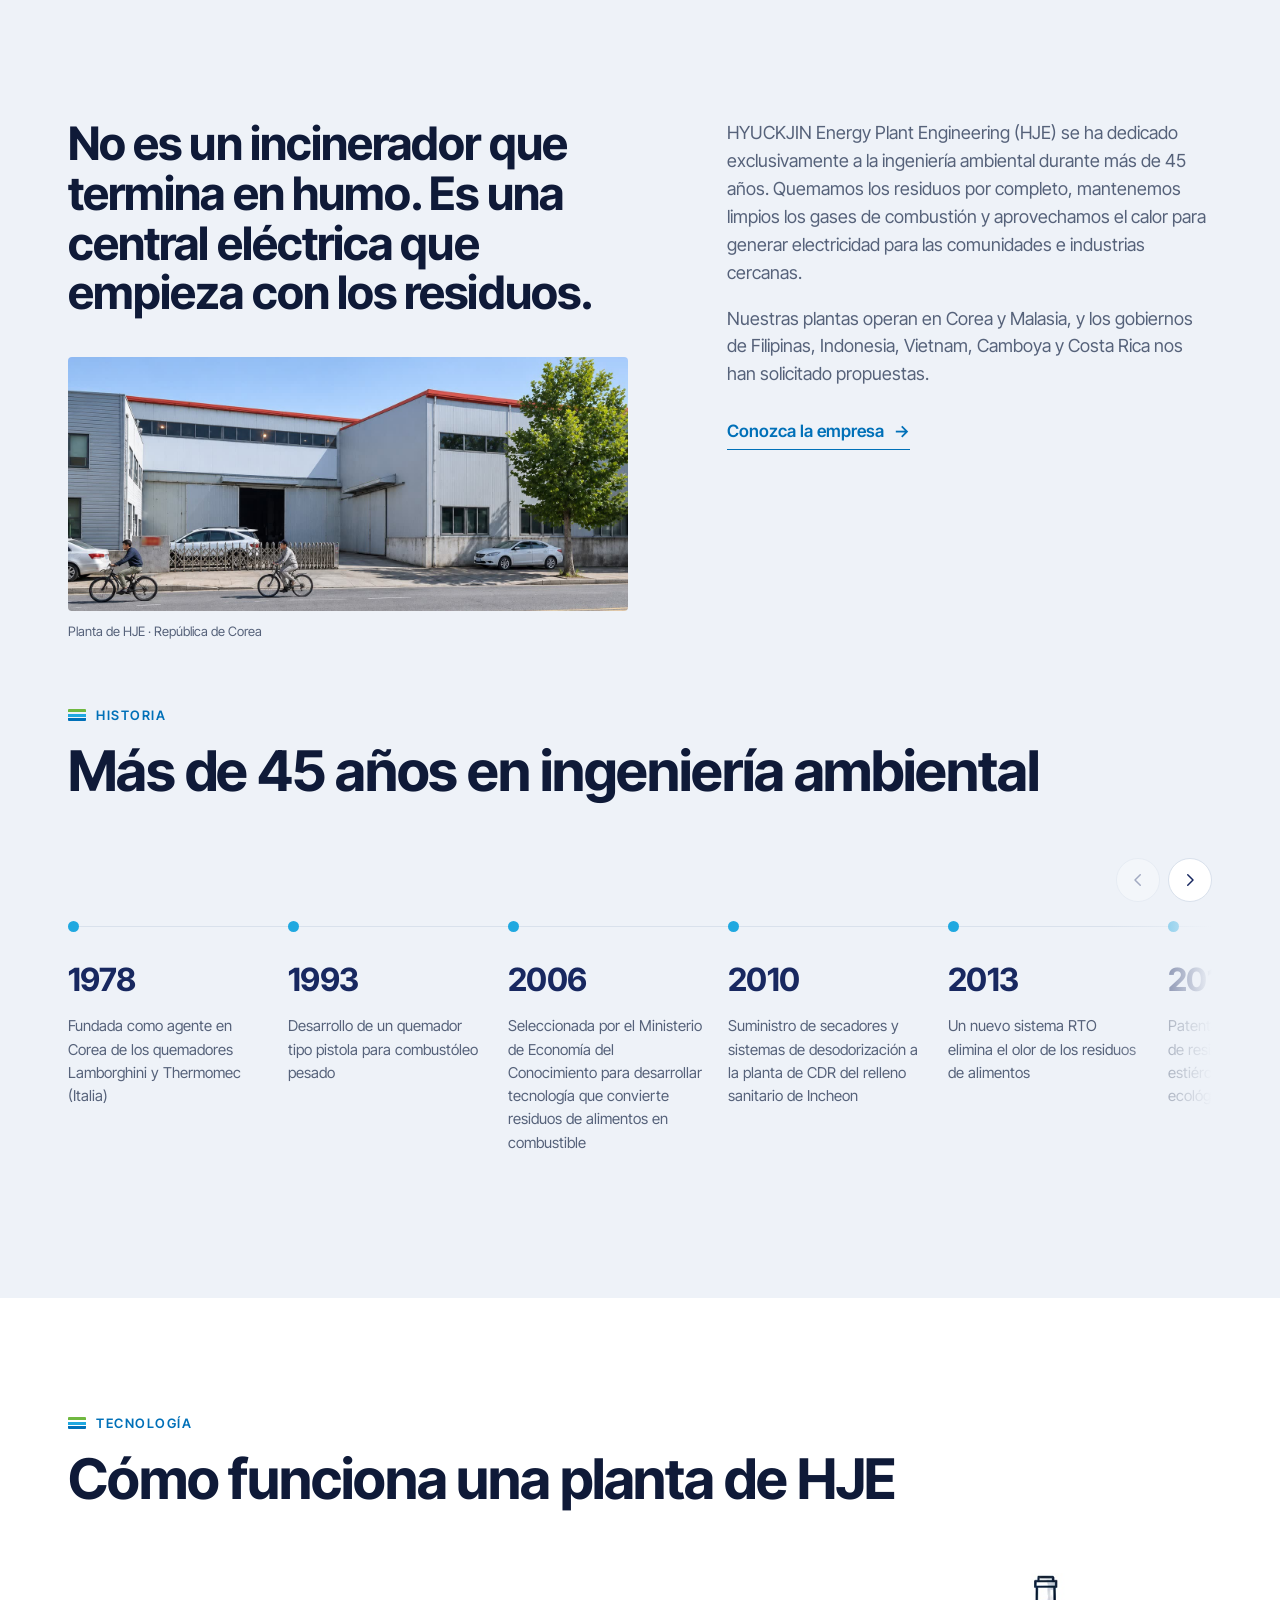
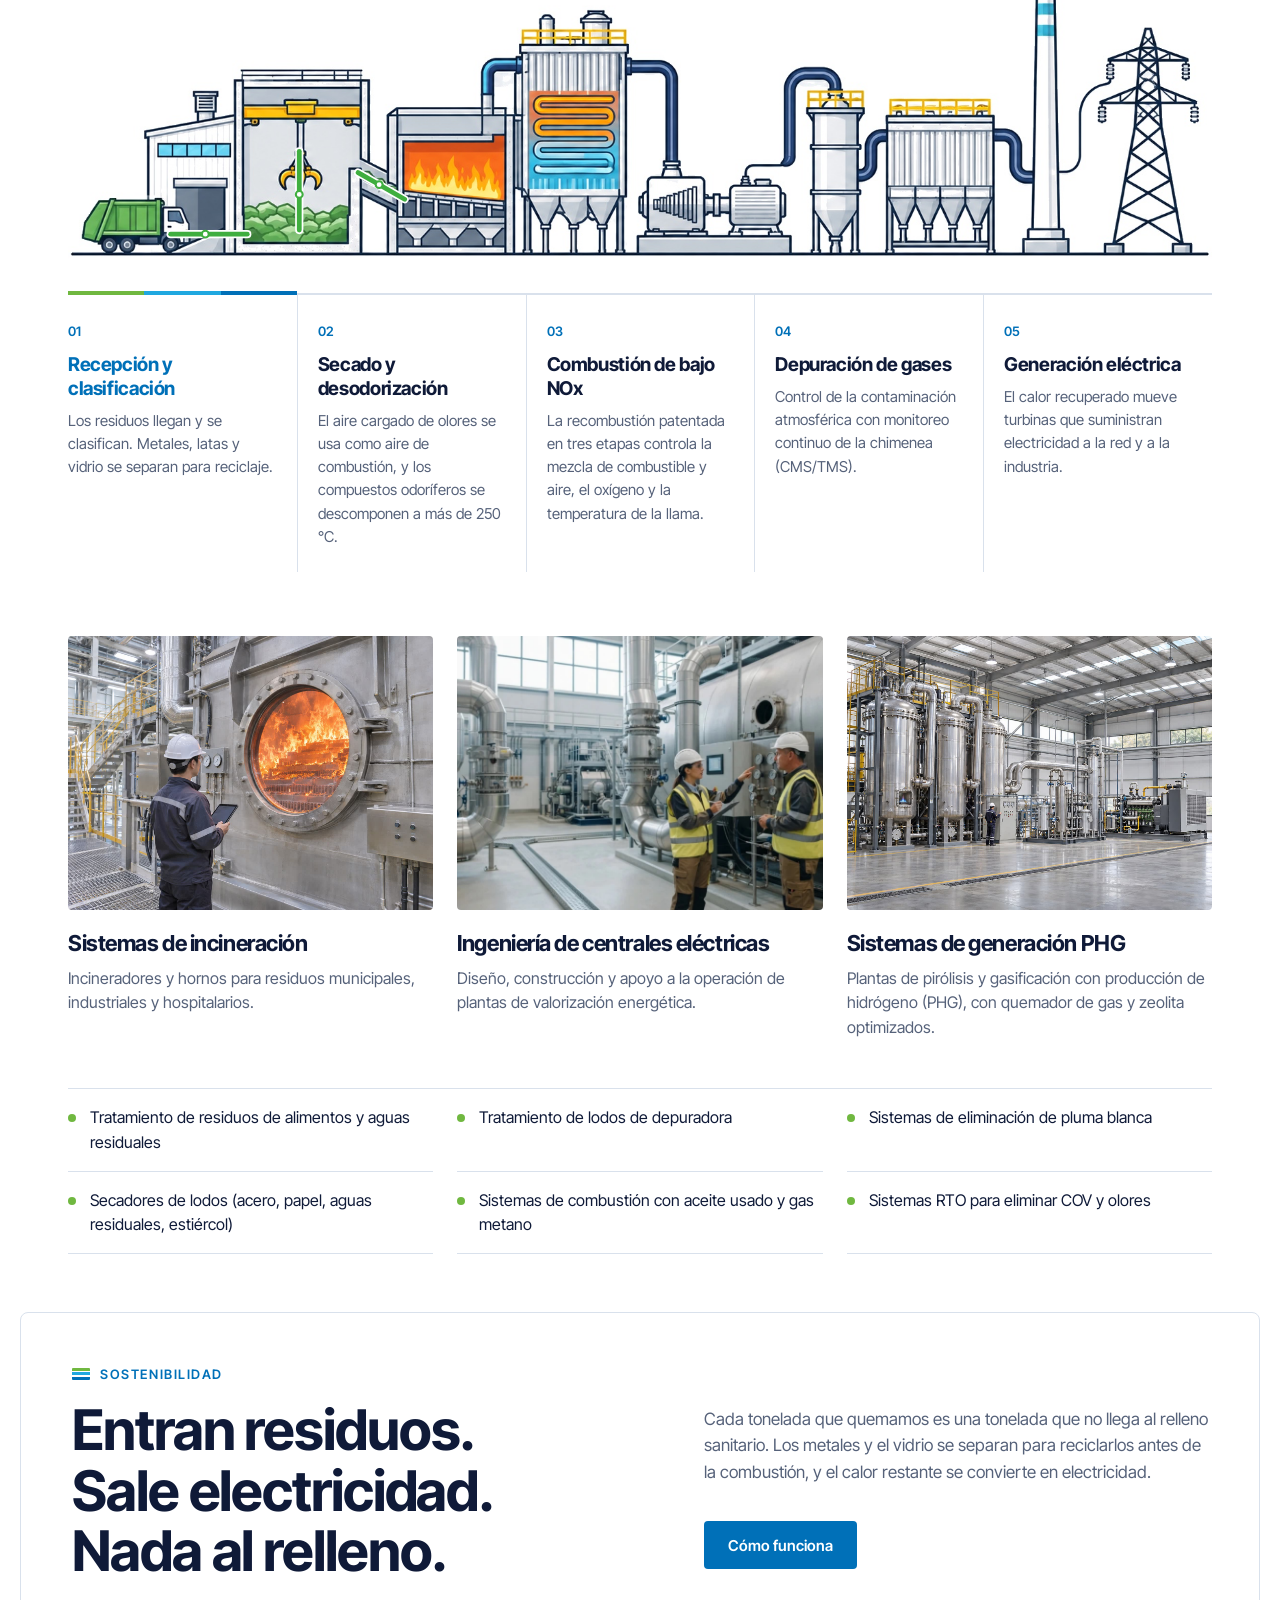
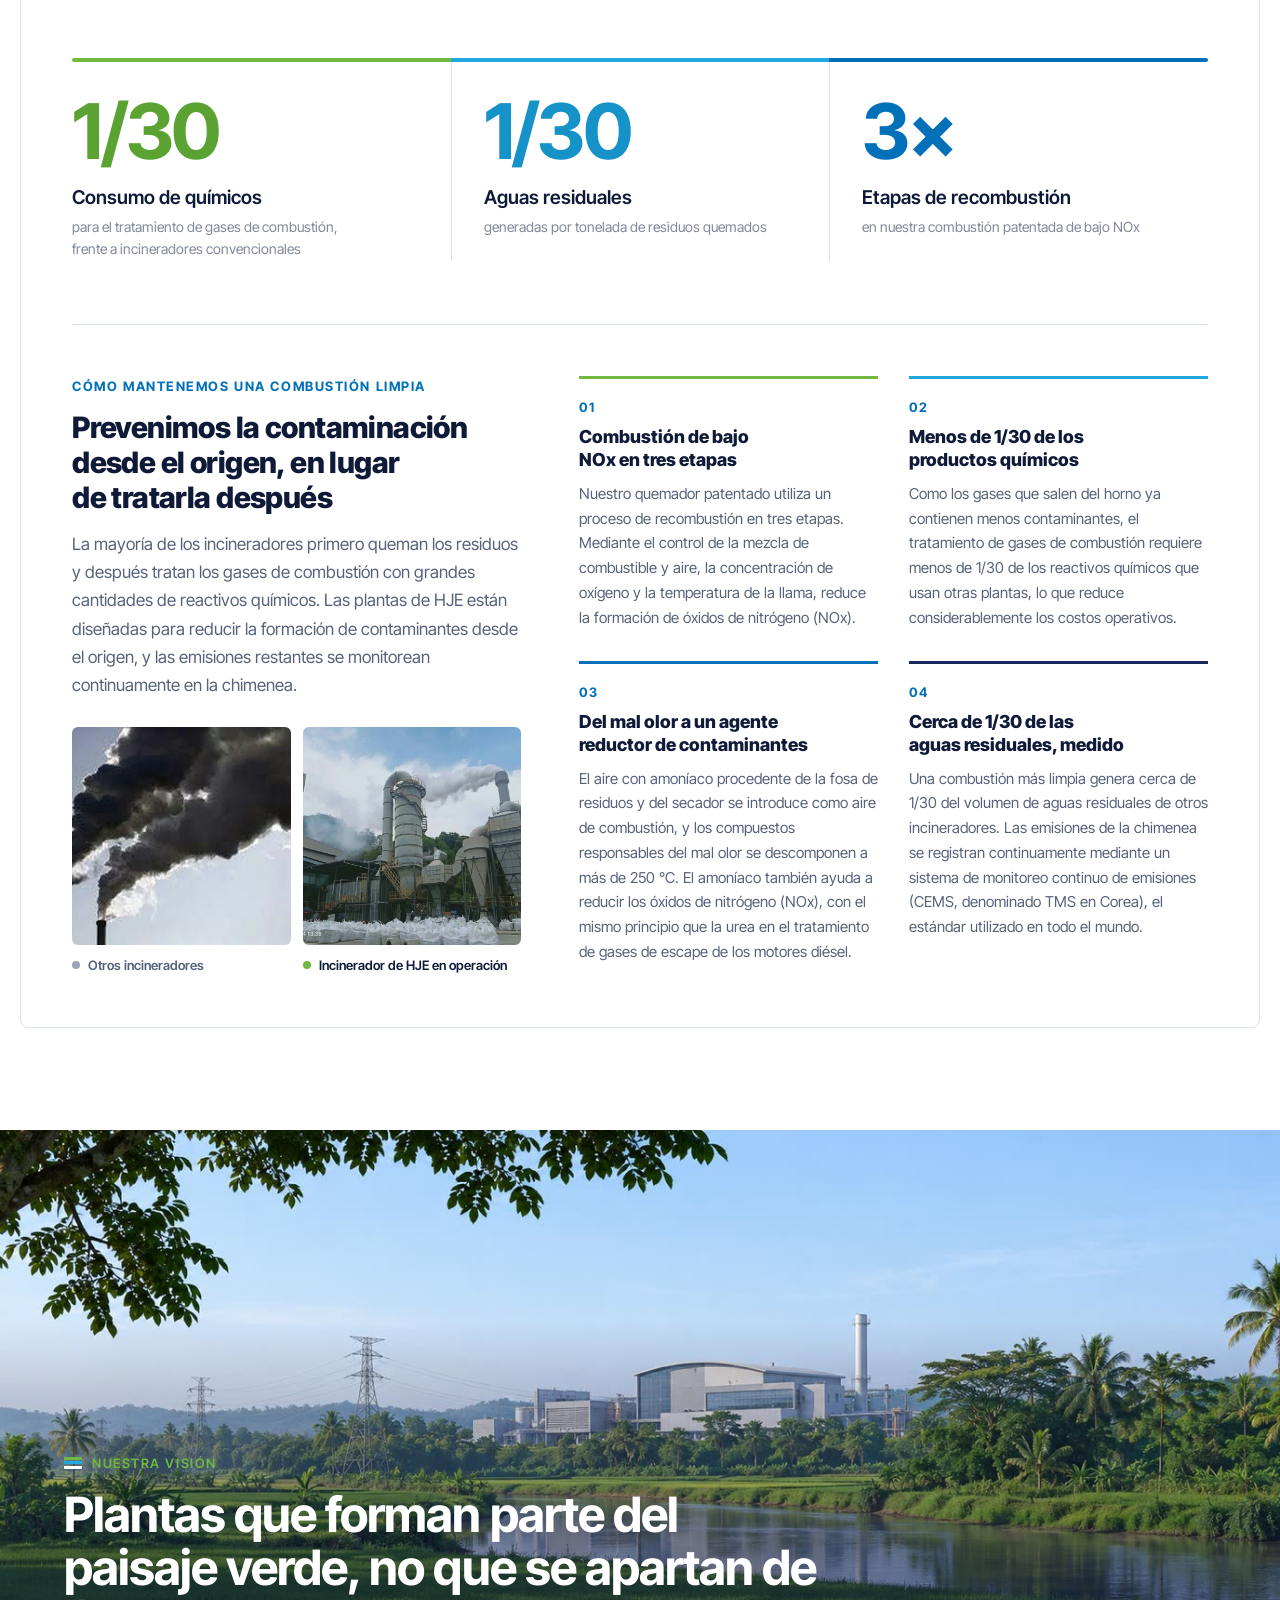
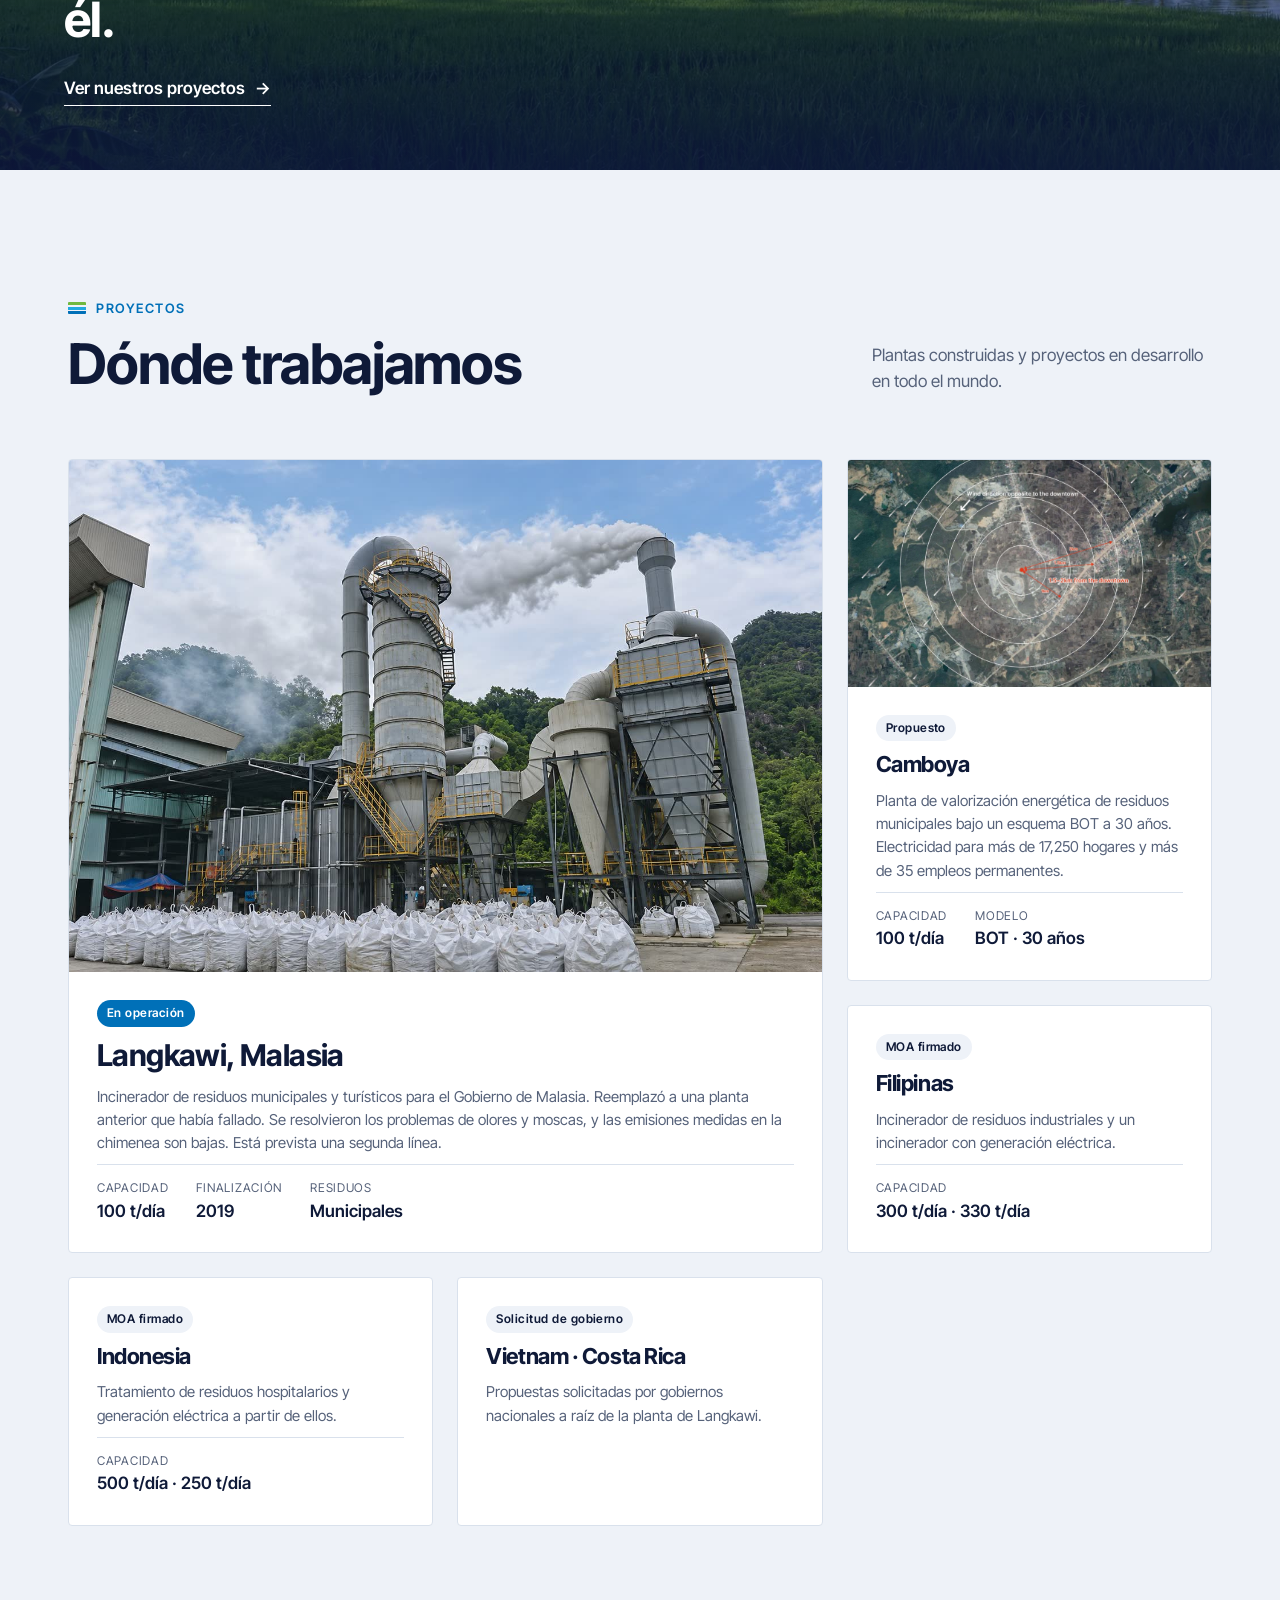
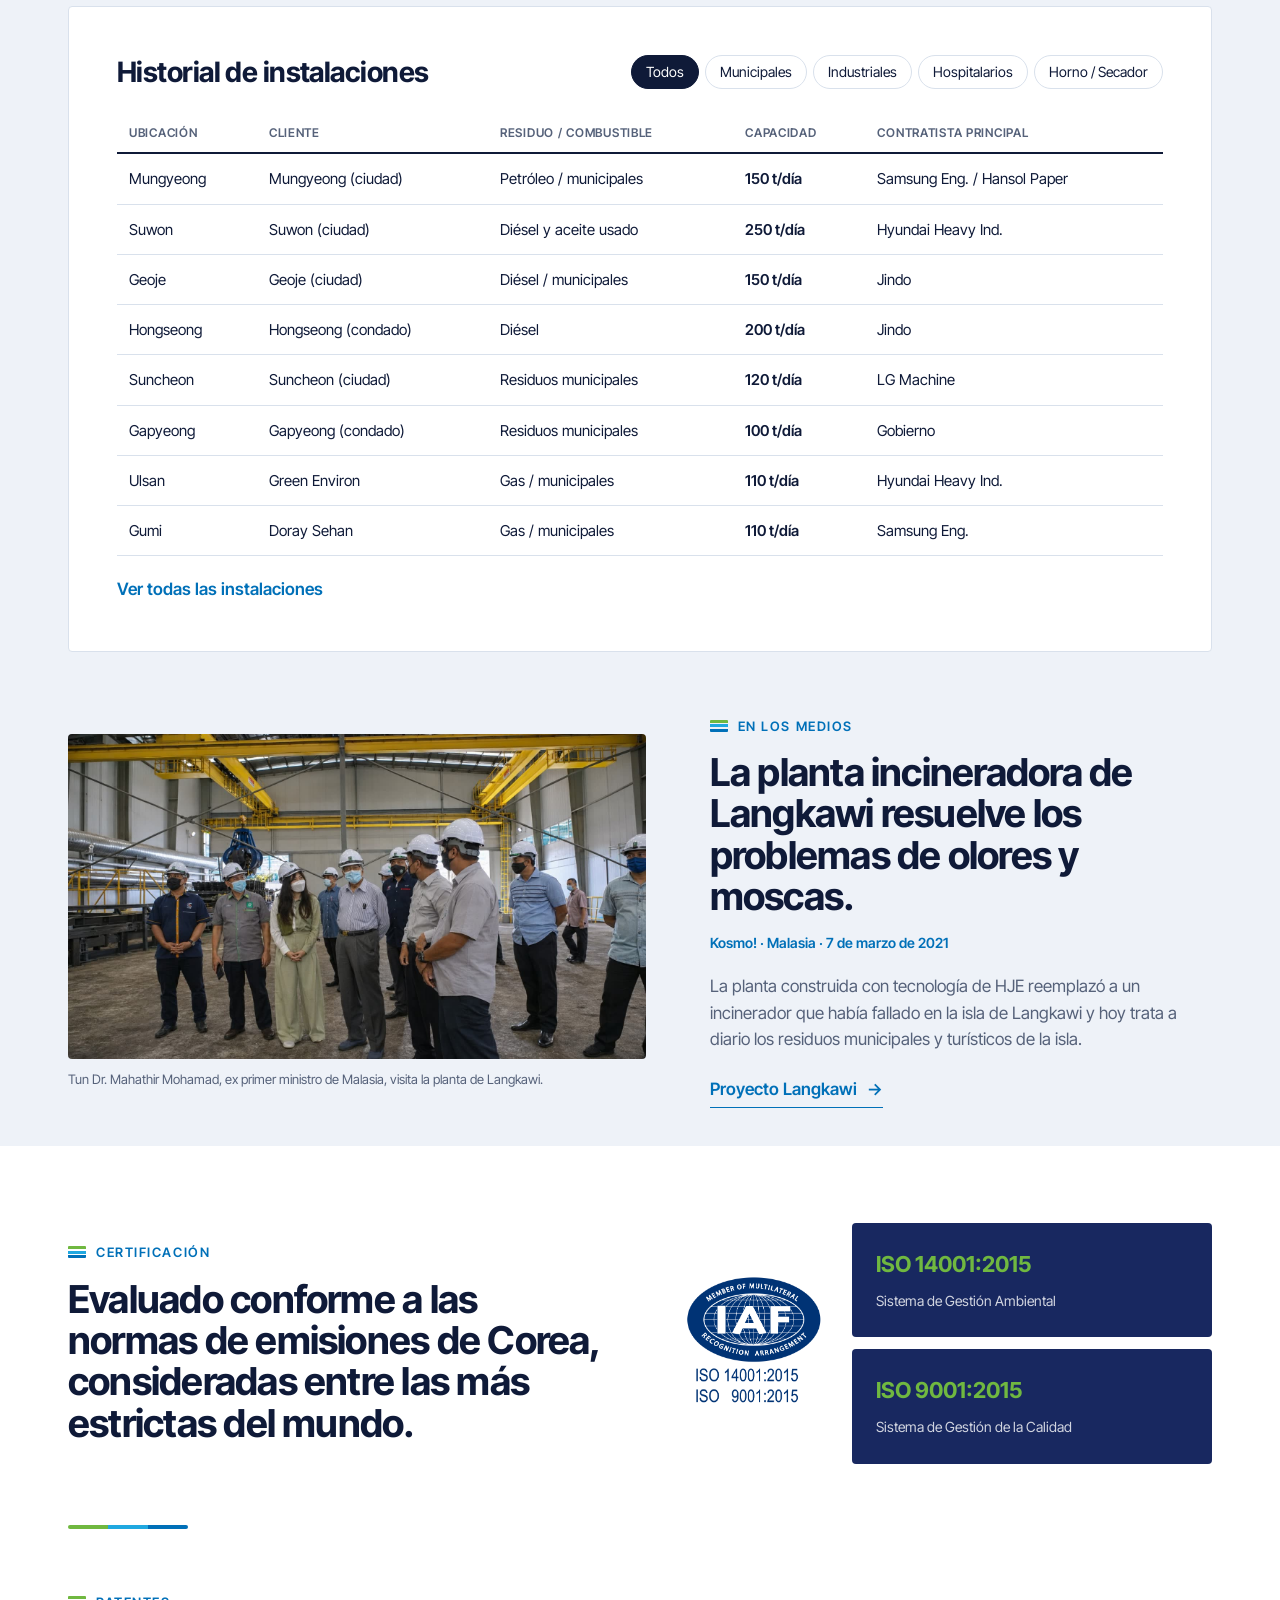
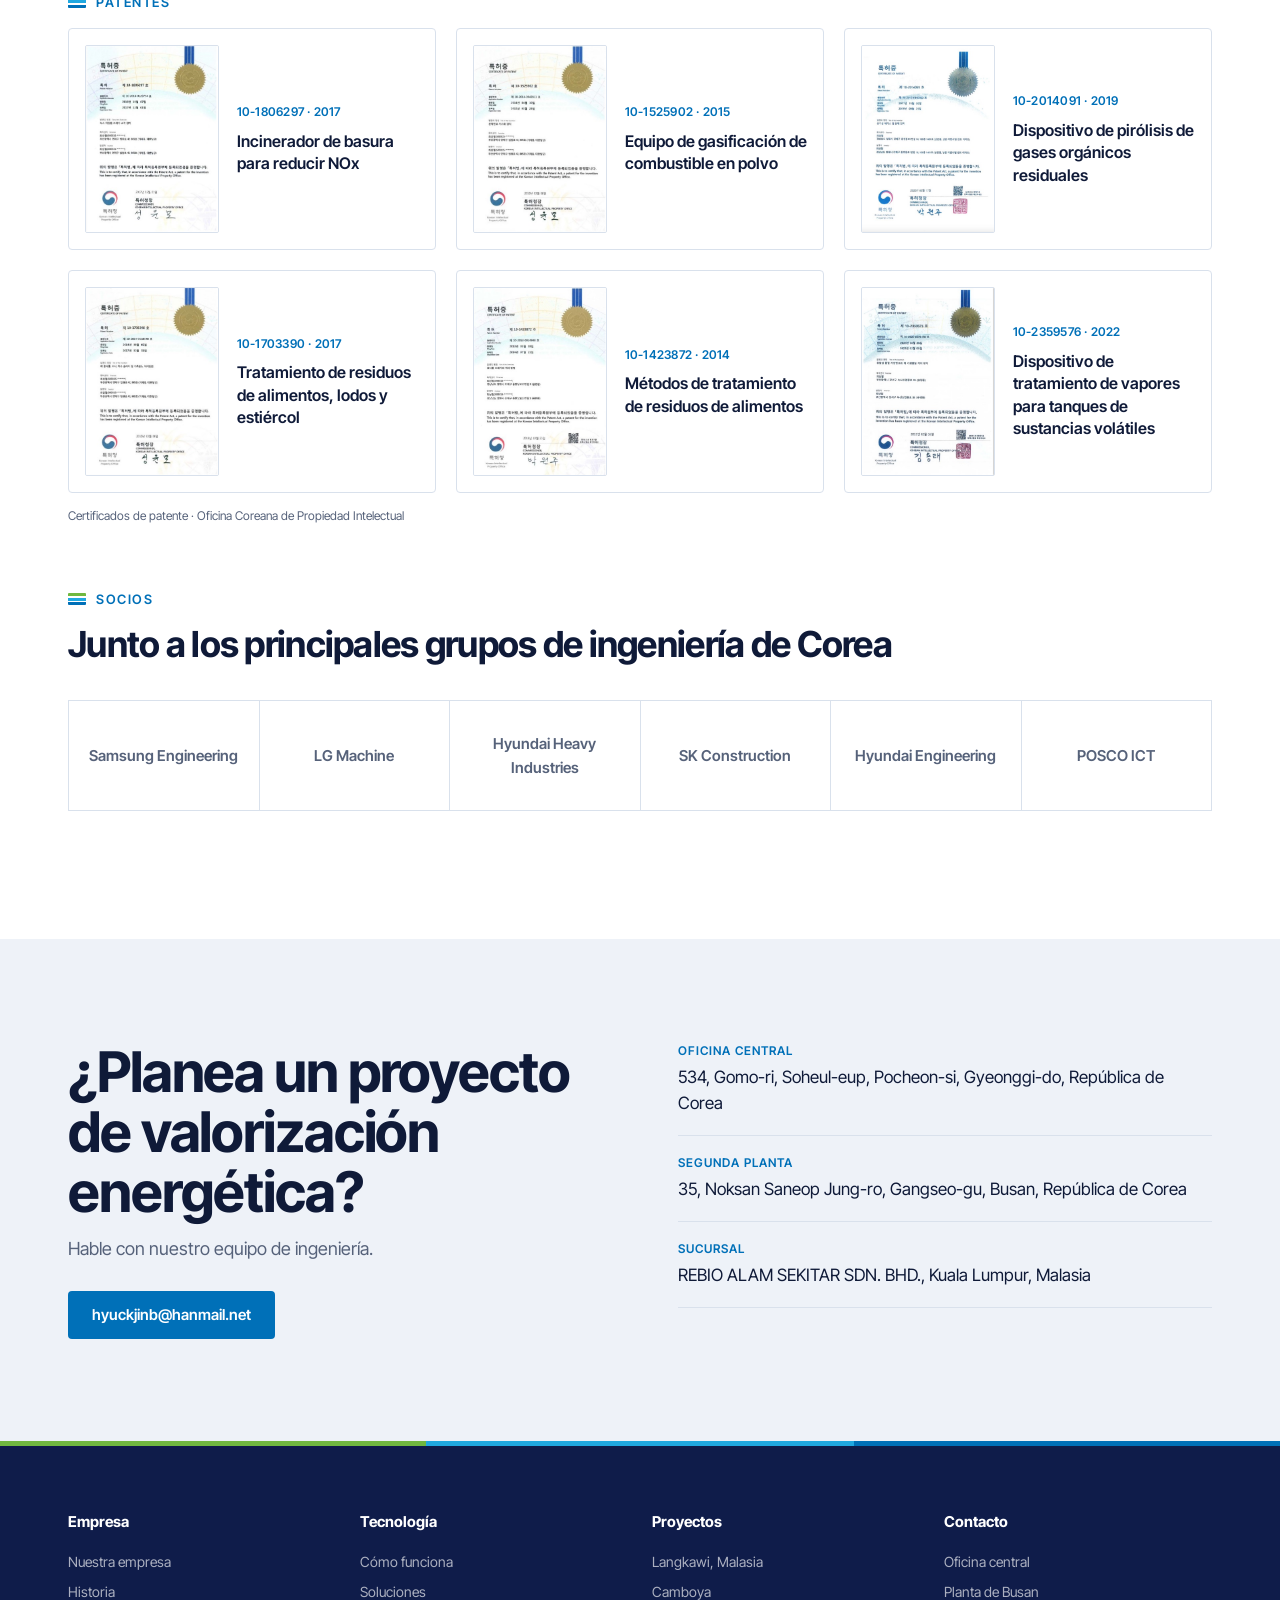
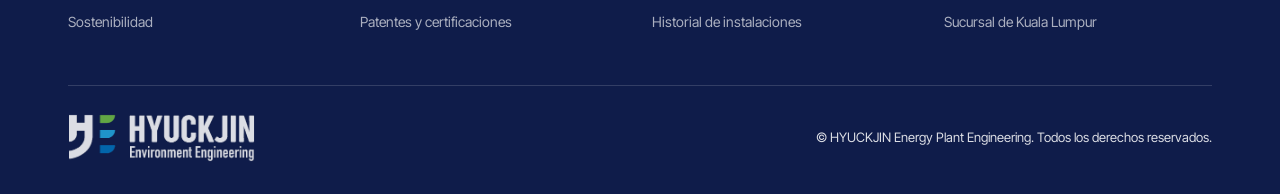
==== commit 0bea6c79: "History timeline on phones: one item plus peek, narrow fade, reliable end detection Co-Authored-By: " ====
--- a/es/index.html
+++ b/es/index.html
@@ -20,7 +20,7 @@
 <link rel="preconnect" href="https://fonts.googleapis.com">
 <link rel="preconnect" href="https://fonts.gstatic.com" crossorigin>
 <link href="https://fonts.googleapis.com/css2?family=Inter+Tight:wght@400;500;600;700&display=swap" rel="stylesheet">
-<link rel="stylesheet" href="../style.css?v=58">
+<link rel="stylesheet" href="../style.css?v=59">
 </head>
 <body>
 
@@ -462,6 +462,6 @@
   </div>
 </footer>
 
-<script src="../main.js?v=58"></script>
+<script src="../main.js?v=59"></script>
 </body>
 </html>
--- a/style.css
+++ b/style.css
@@ -662,3 +662,9 @@
 /* CEO background on narrow screens: keep the power plant (right side of the image) in view */
 @media (max-width:1080px){.ceo{background-position:84% 62%}}
 @media (max-width:760px){.ceo{background-position:89% 64%}}
+/* history on phones: one full item plus a clear peek of the next; no fade over text */
+@media (max-width:760px){
+  .tl{flex-basis:calc((100vw - 2 * var(--gut)) * .74)}
+  .tl-box::after{width:20px}
+  .tl-nav{margin:0 0 12px}
+}
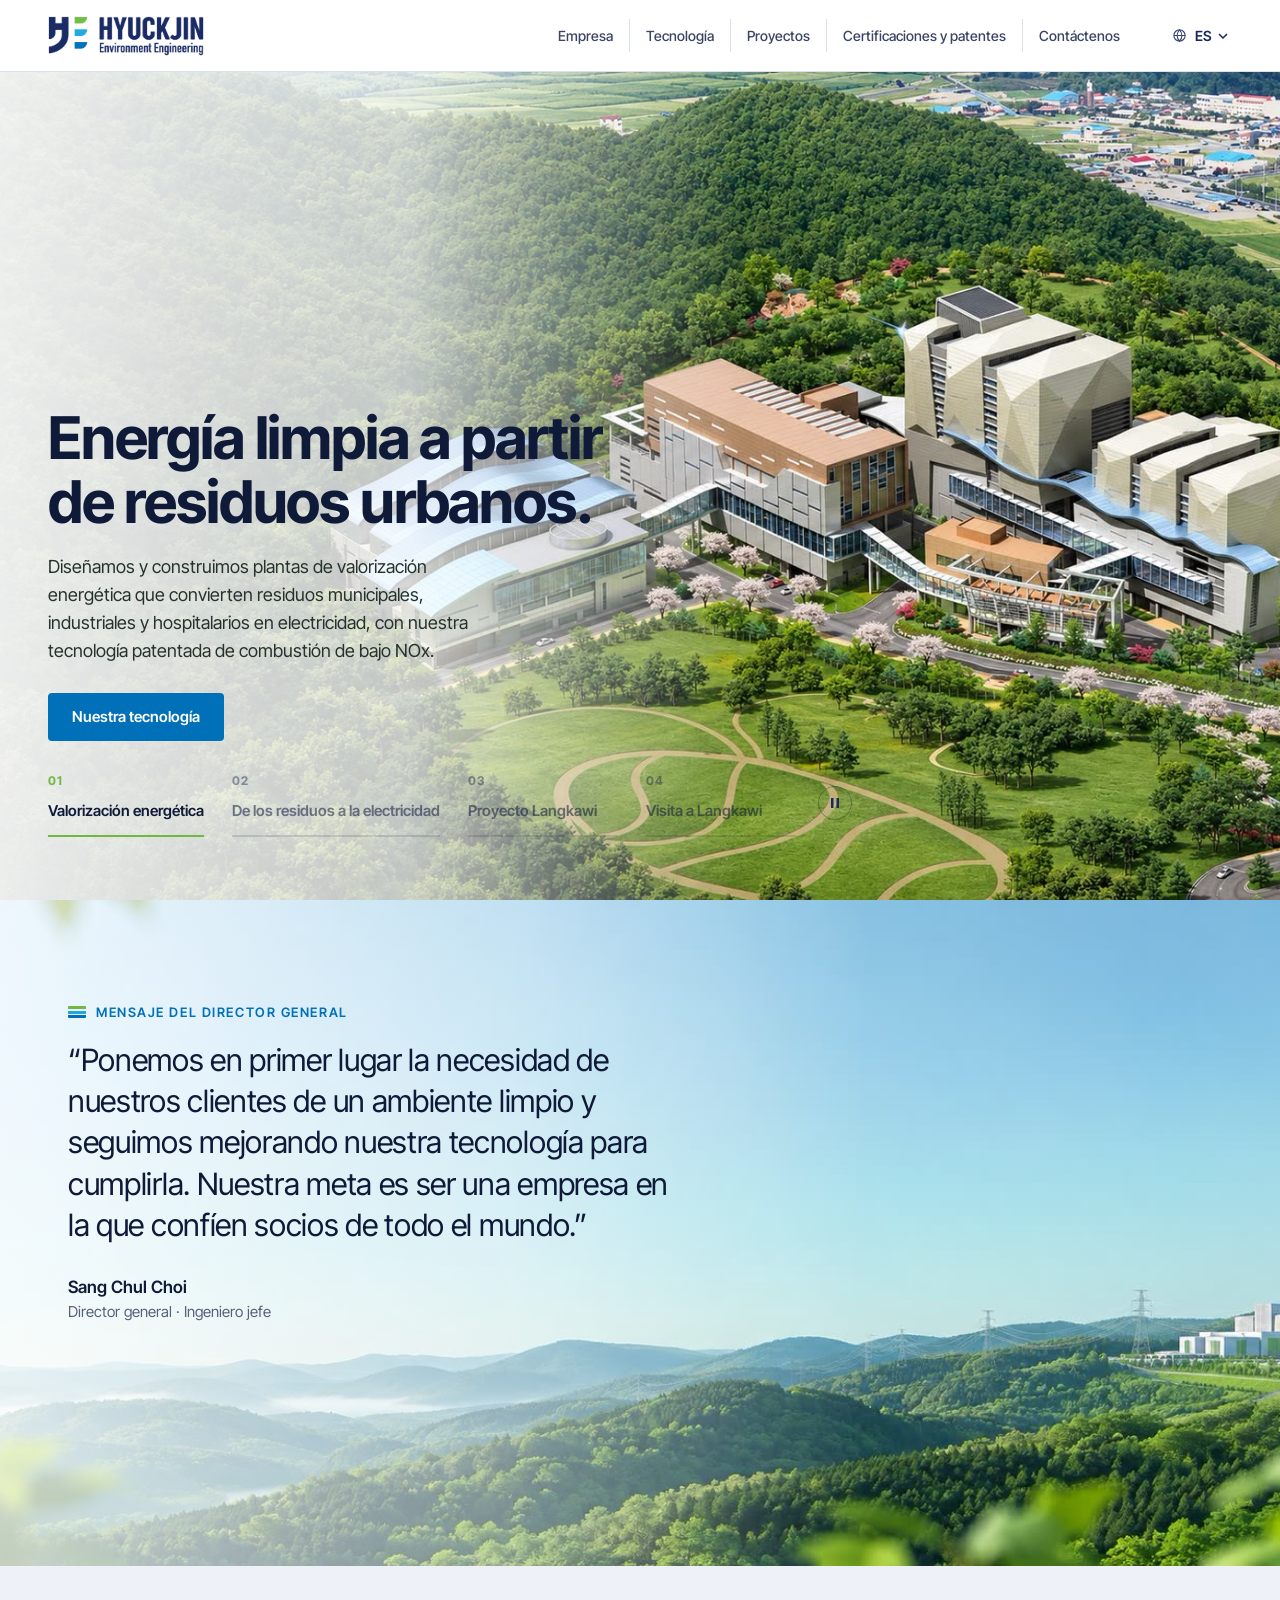
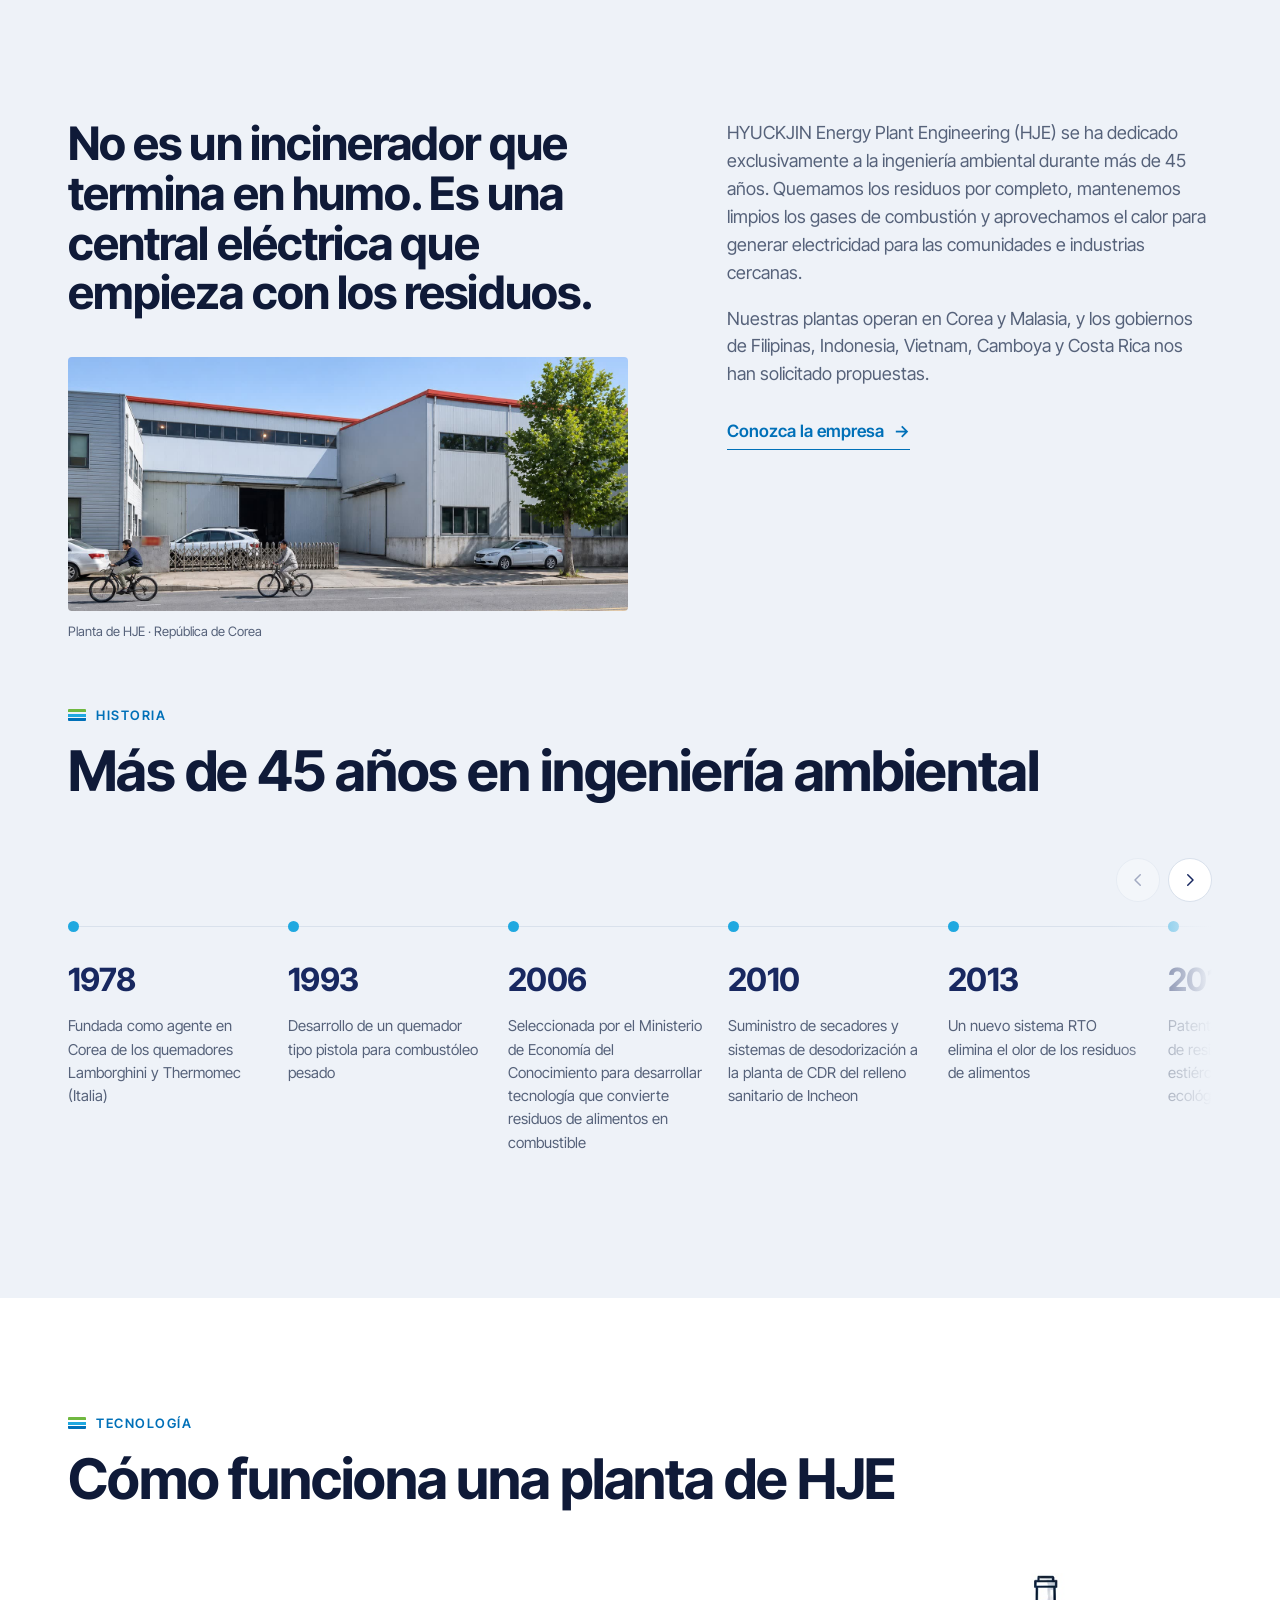
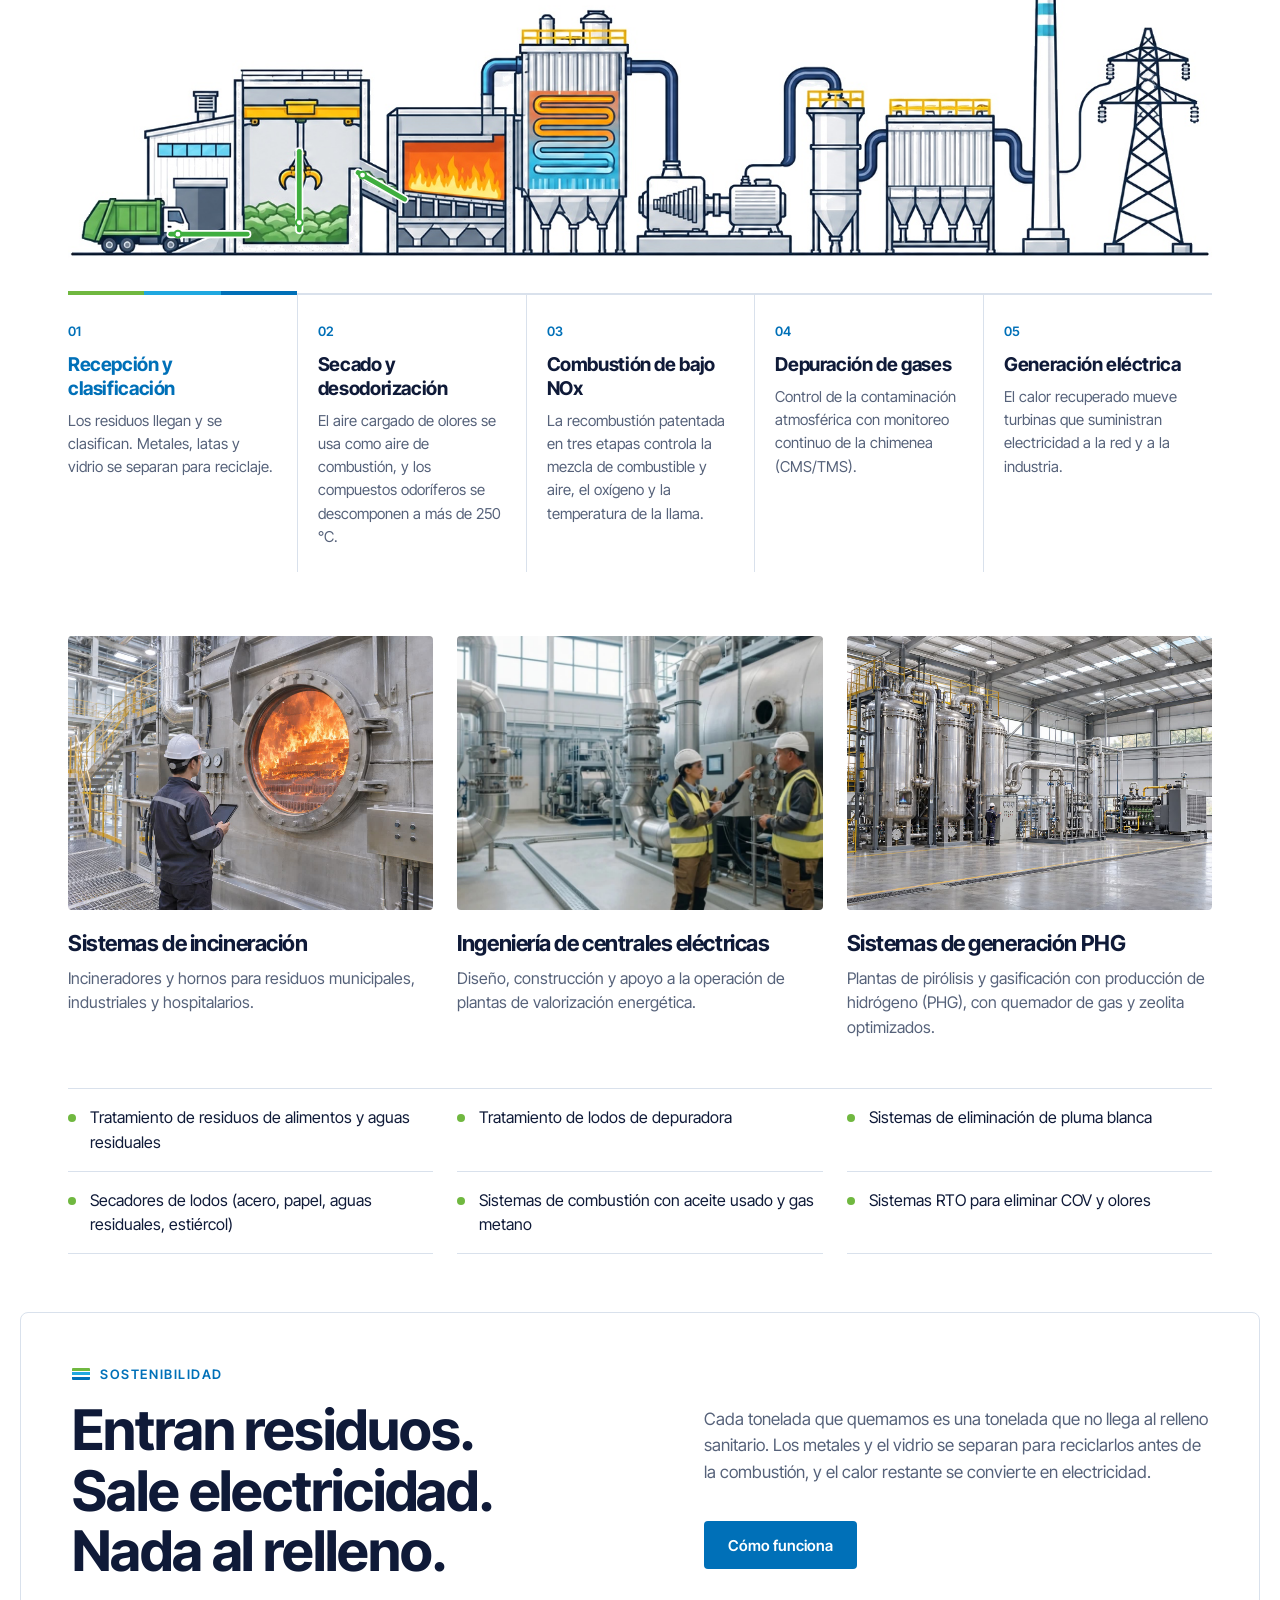
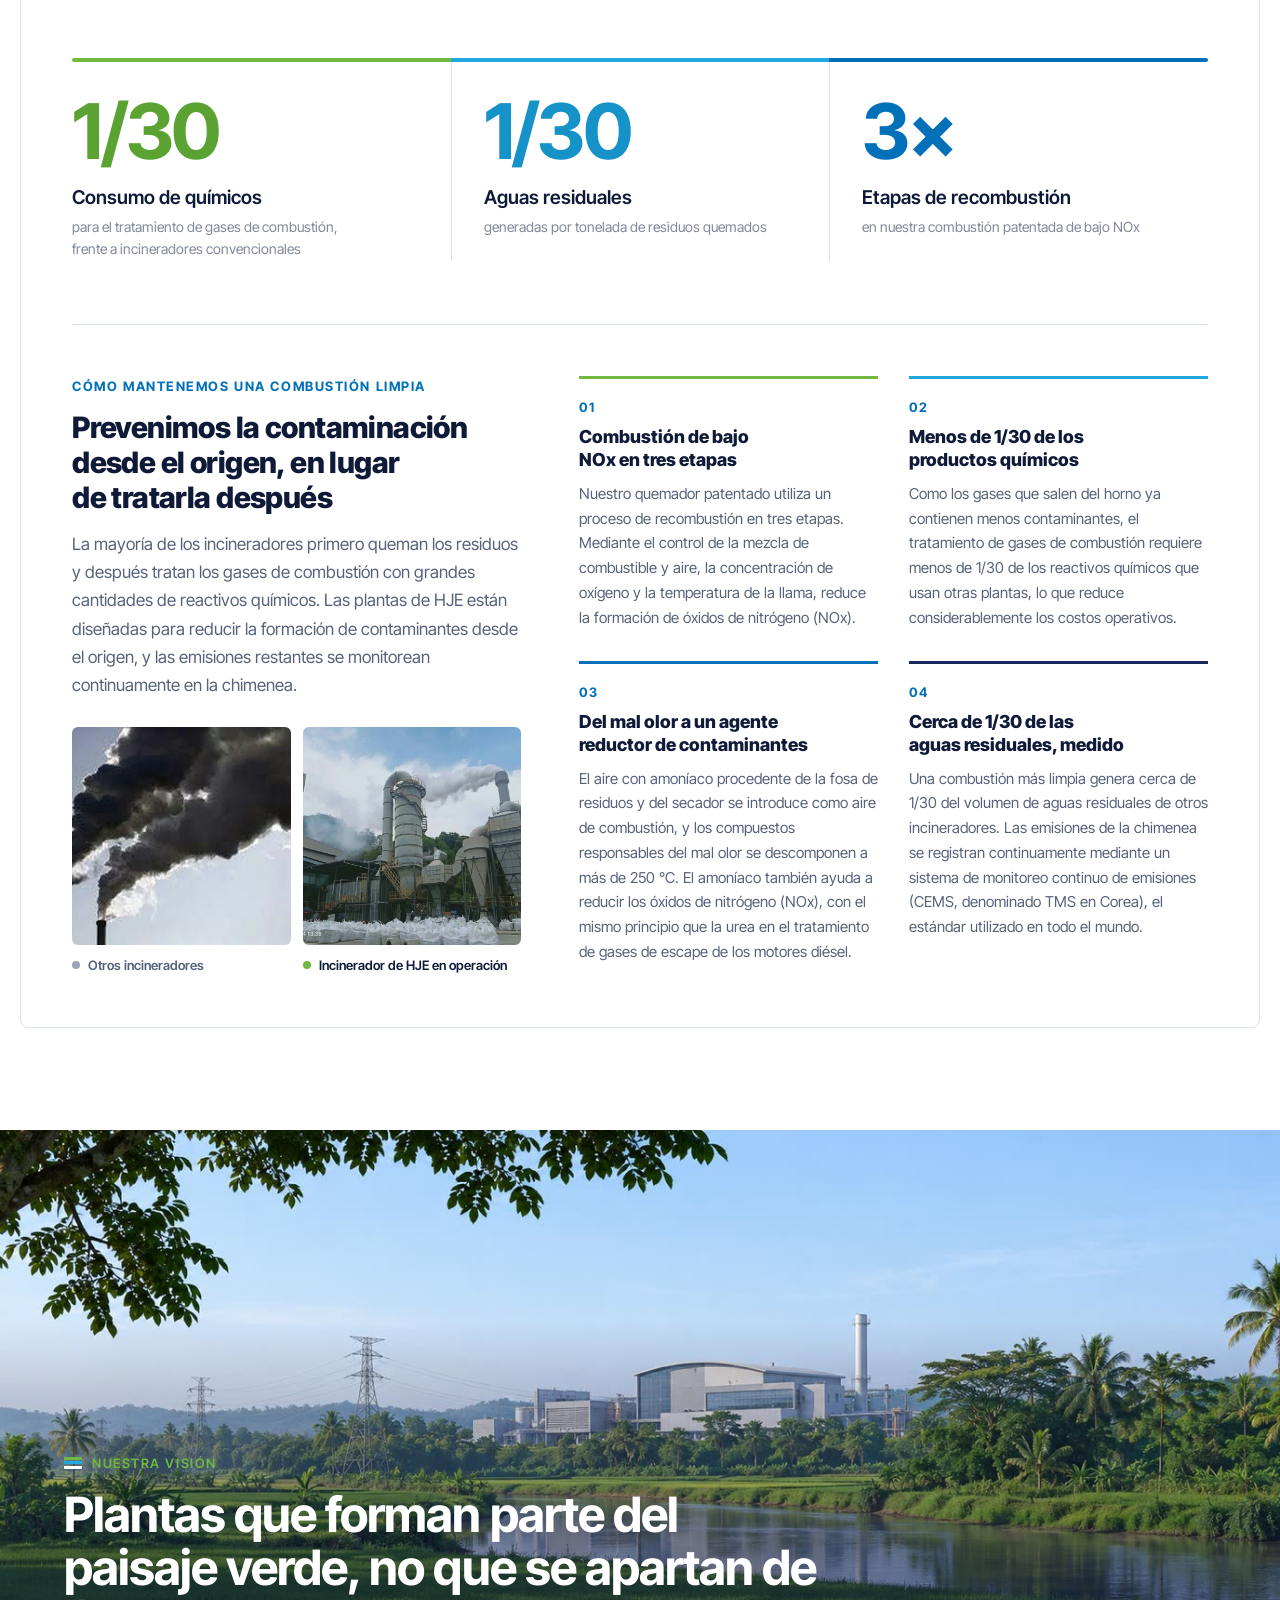
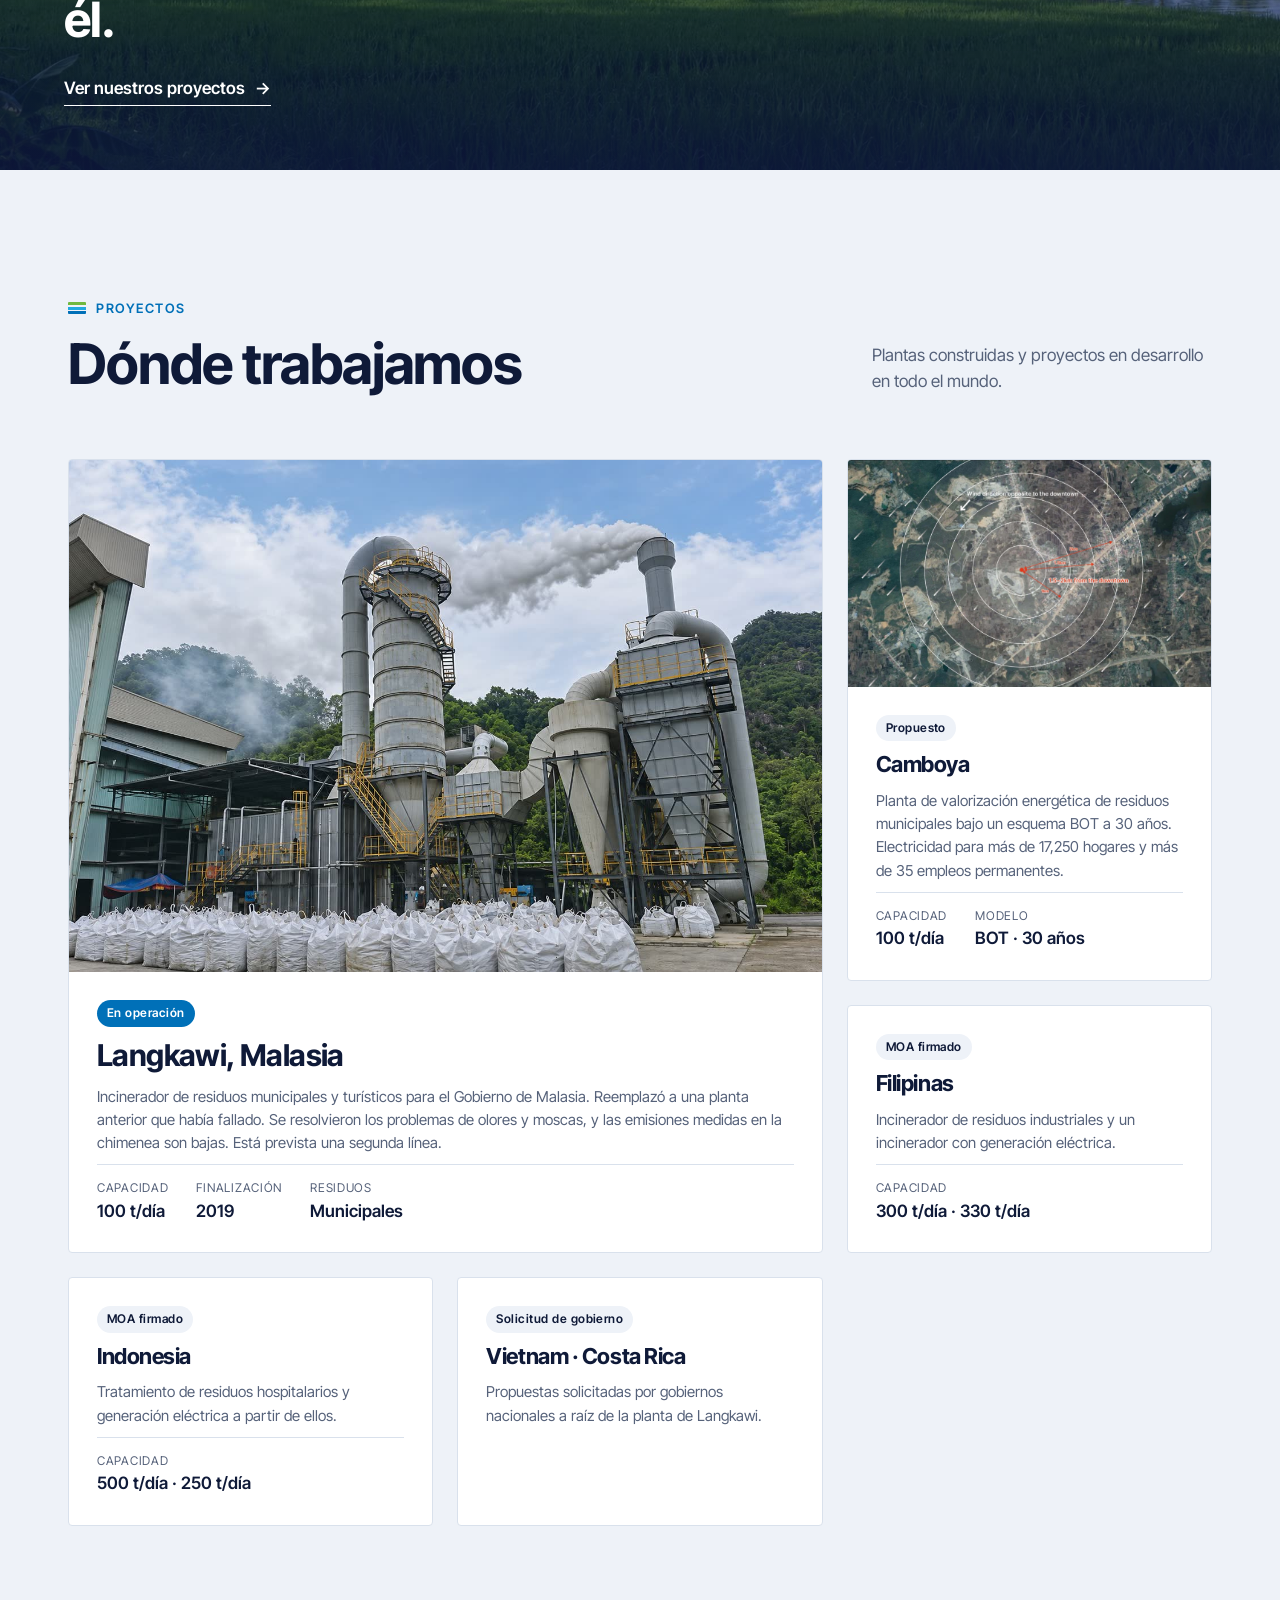
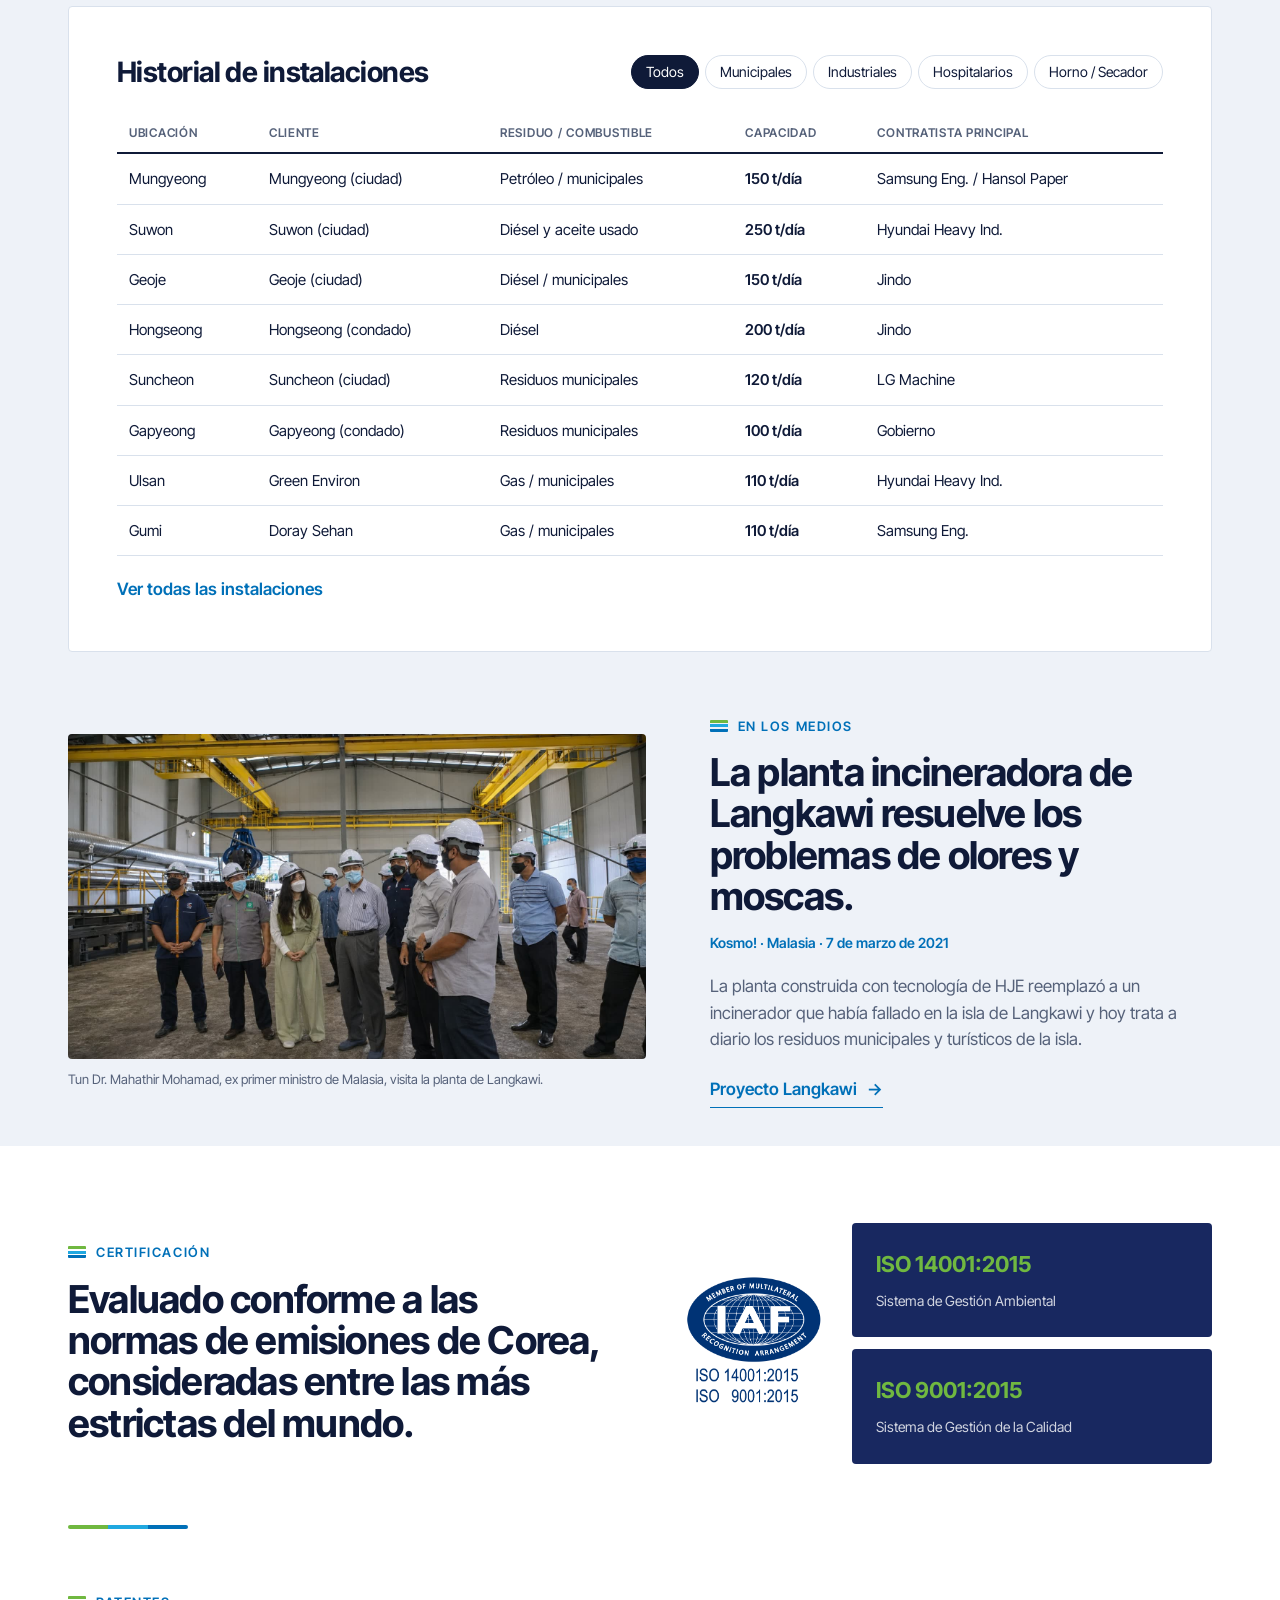
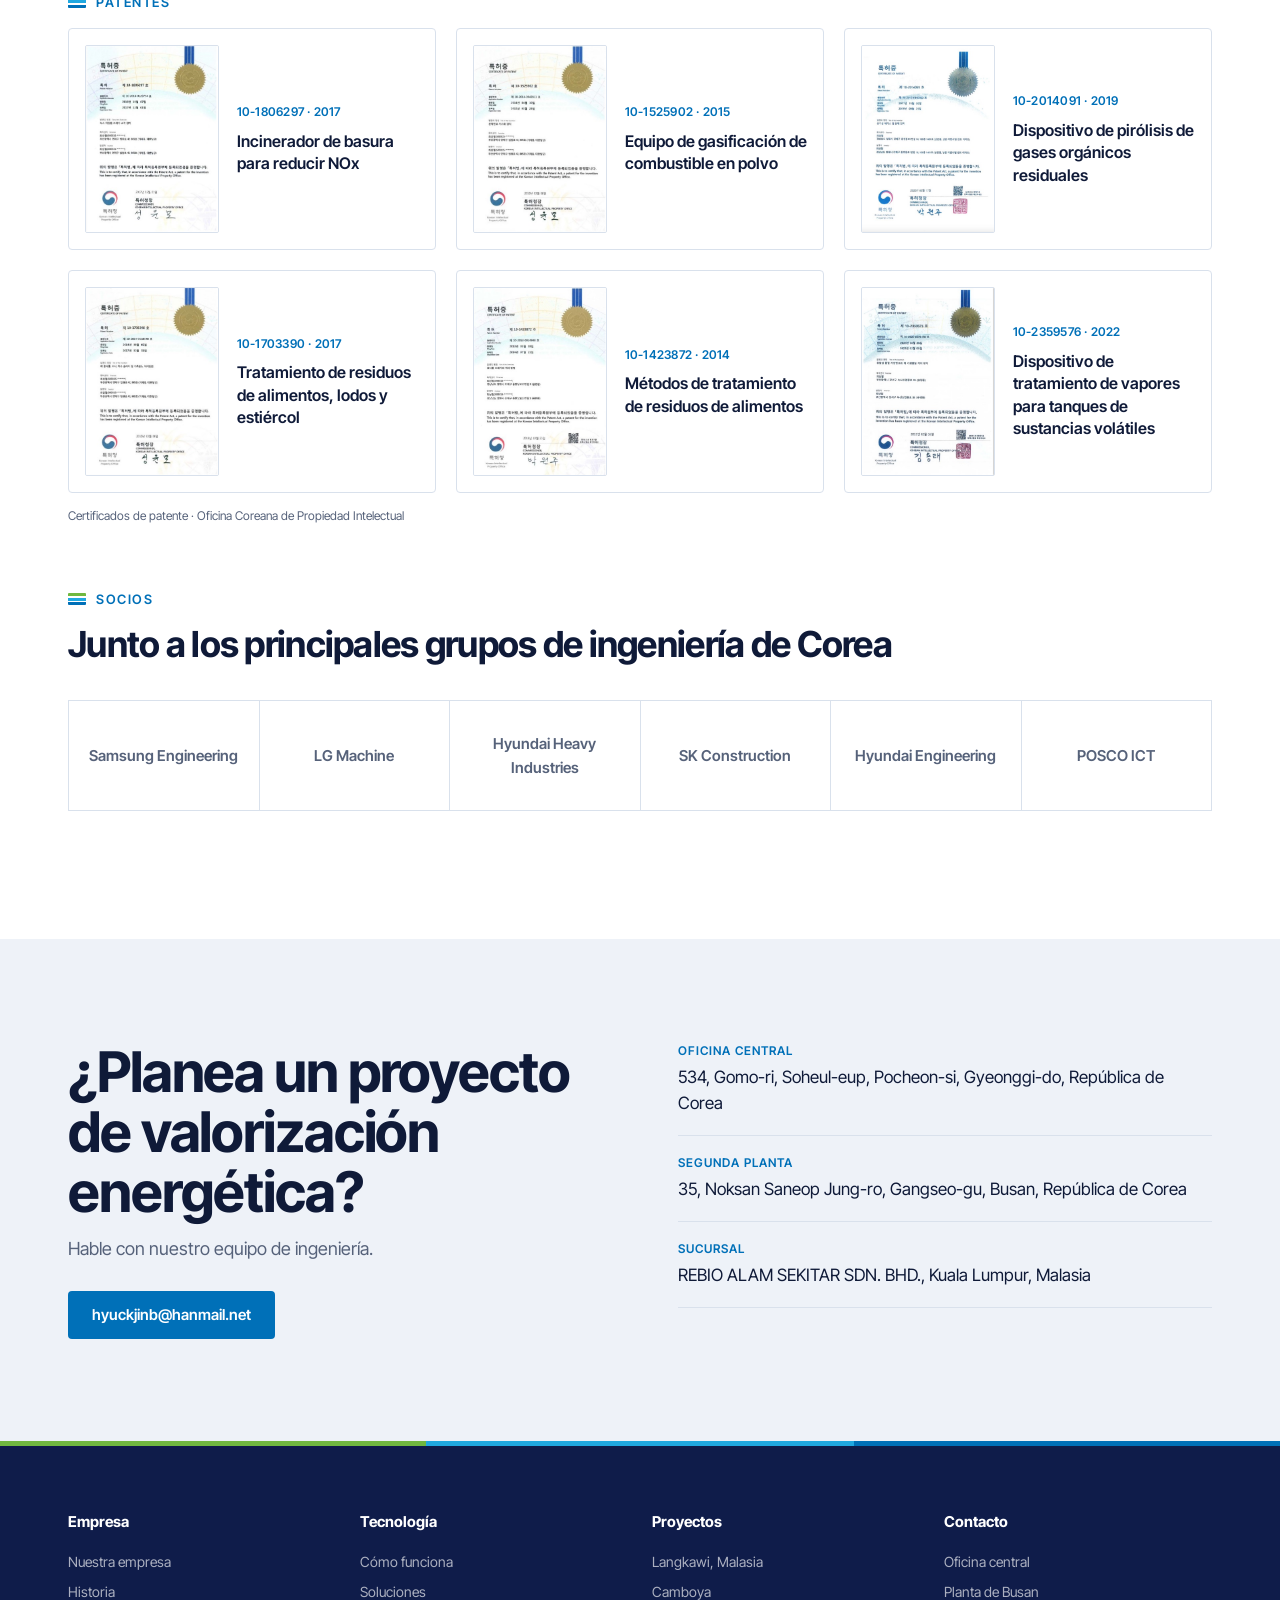
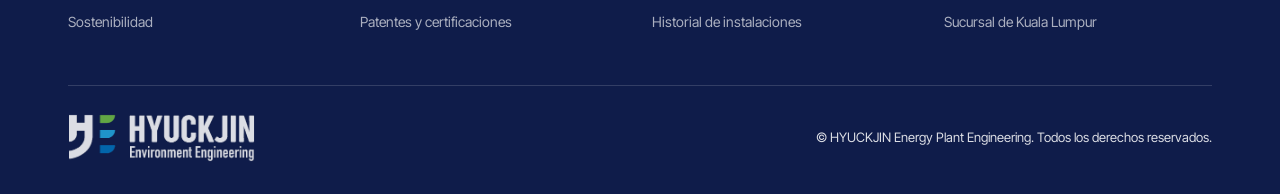
==== commit c0779308: "History: vertical timeline on phones Co-Authored-By: Claude Opus 5.5 <noreply@anthropic.com>" ====
--- a/es/index.html
+++ b/es/index.html
@@ -20,7 +20,7 @@
 <link rel="preconnect" href="https://fonts.googleapis.com">
 <link rel="preconnect" href="https://fonts.gstatic.com" crossorigin>
 <link href="https://fonts.googleapis.com/css2?family=Inter+Tight:wght@400;500;600;700&display=swap" rel="stylesheet">
-<link rel="stylesheet" href="../style.css?v=59">
+<link rel="stylesheet" href="../style.css?v=60">
 </head>
 <body>
 
@@ -462,6 +462,6 @@
   </div>
 </footer>
 
-<script src="../main.js?v=59"></script>
+<script src="../main.js?v=60"></script>
 </body>
 </html>
--- a/style.css
+++ b/style.css
@@ -668,3 +668,13 @@
   .tl-box::after{width:20px}
   .tl-nav{margin:0 0 12px}
 }
+/* history on phones: vertical timeline — every year fully readable, no sideways scrolling */
+@media (max-width:760px){
+  .tl-nav{display:none!important}
+  .tl-box::after{display:none}
+  .timeline{display:block;overflow:visible;padding:4px 0 0 26px;margin-left:5px;border-left:2px solid var(--line);scroll-snap-type:none}
+  .tl{flex:none;width:auto;border-top:0;padding:0 0 26px 0}
+  .tl:last-child{padding-bottom:0}
+  .tl::before{left:-33px;top:9px}
+  .tl b{font-size:26px;margin-bottom:6px}
+}
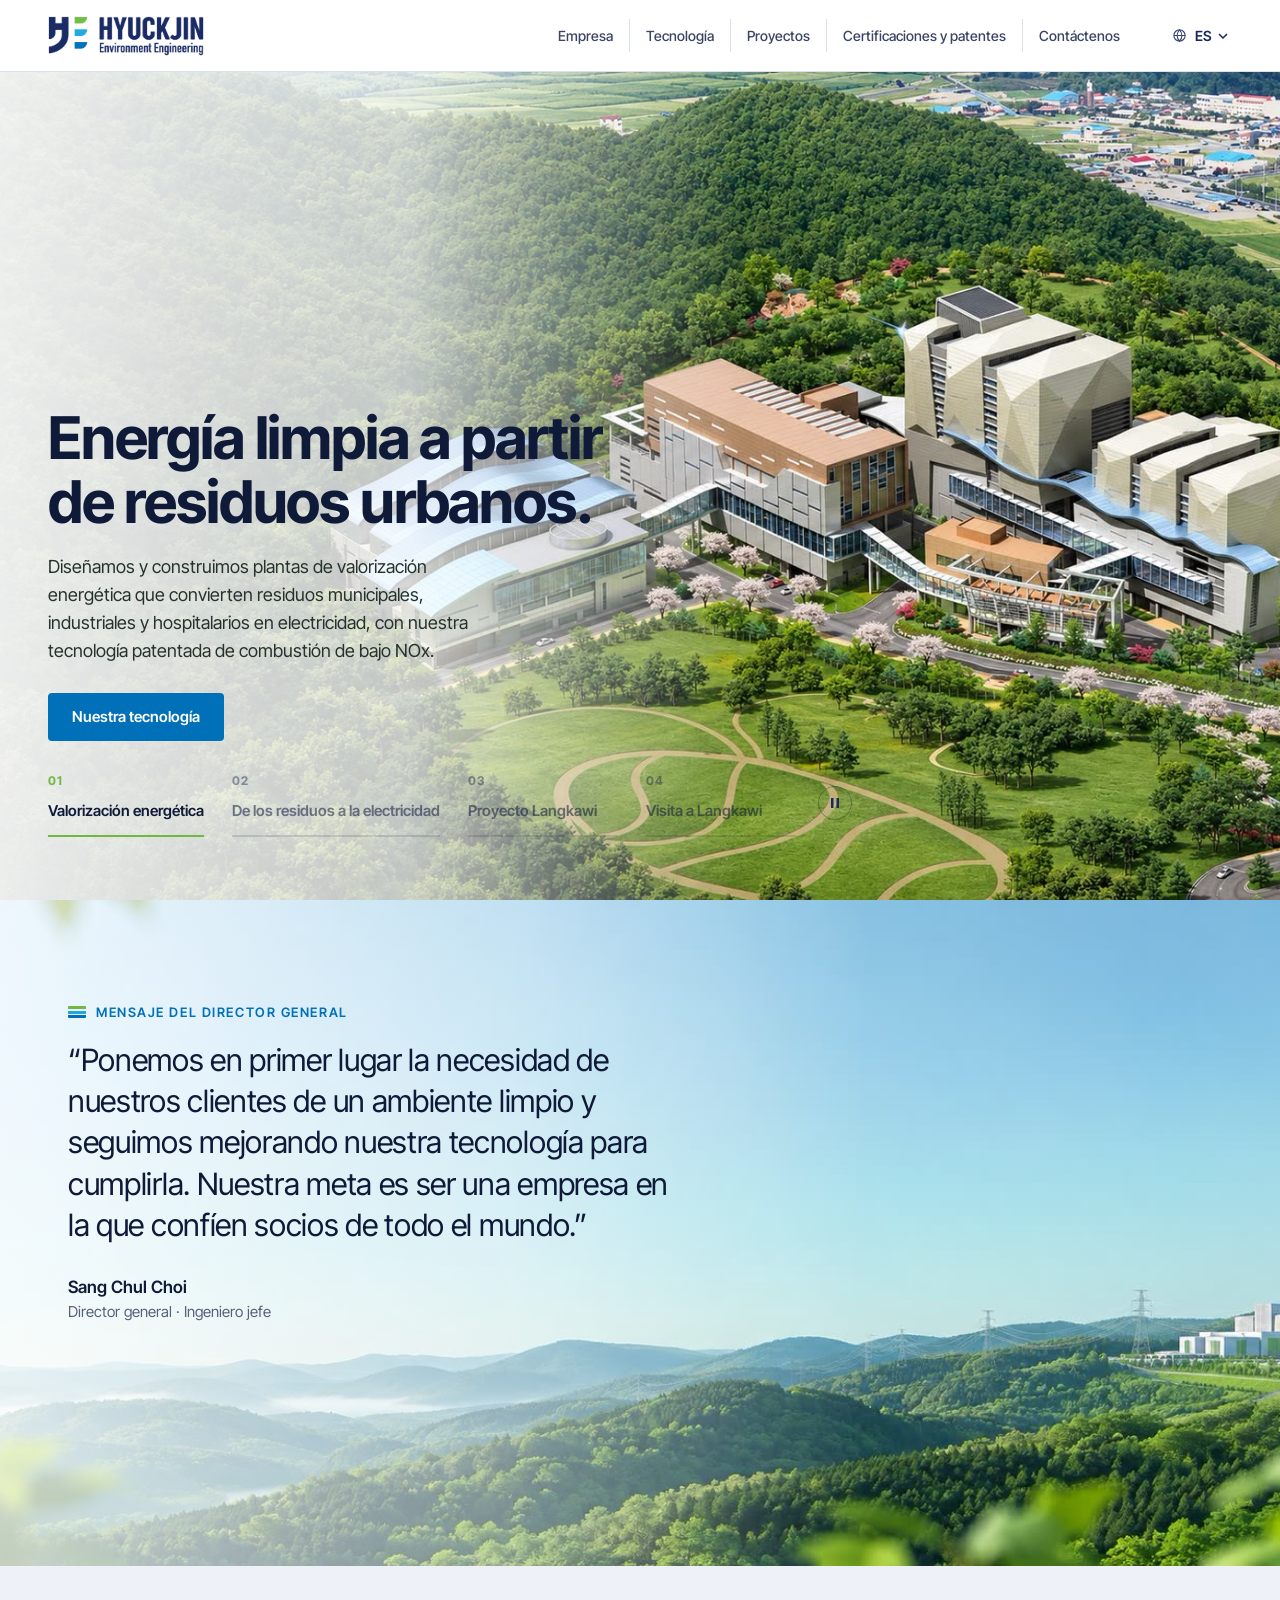
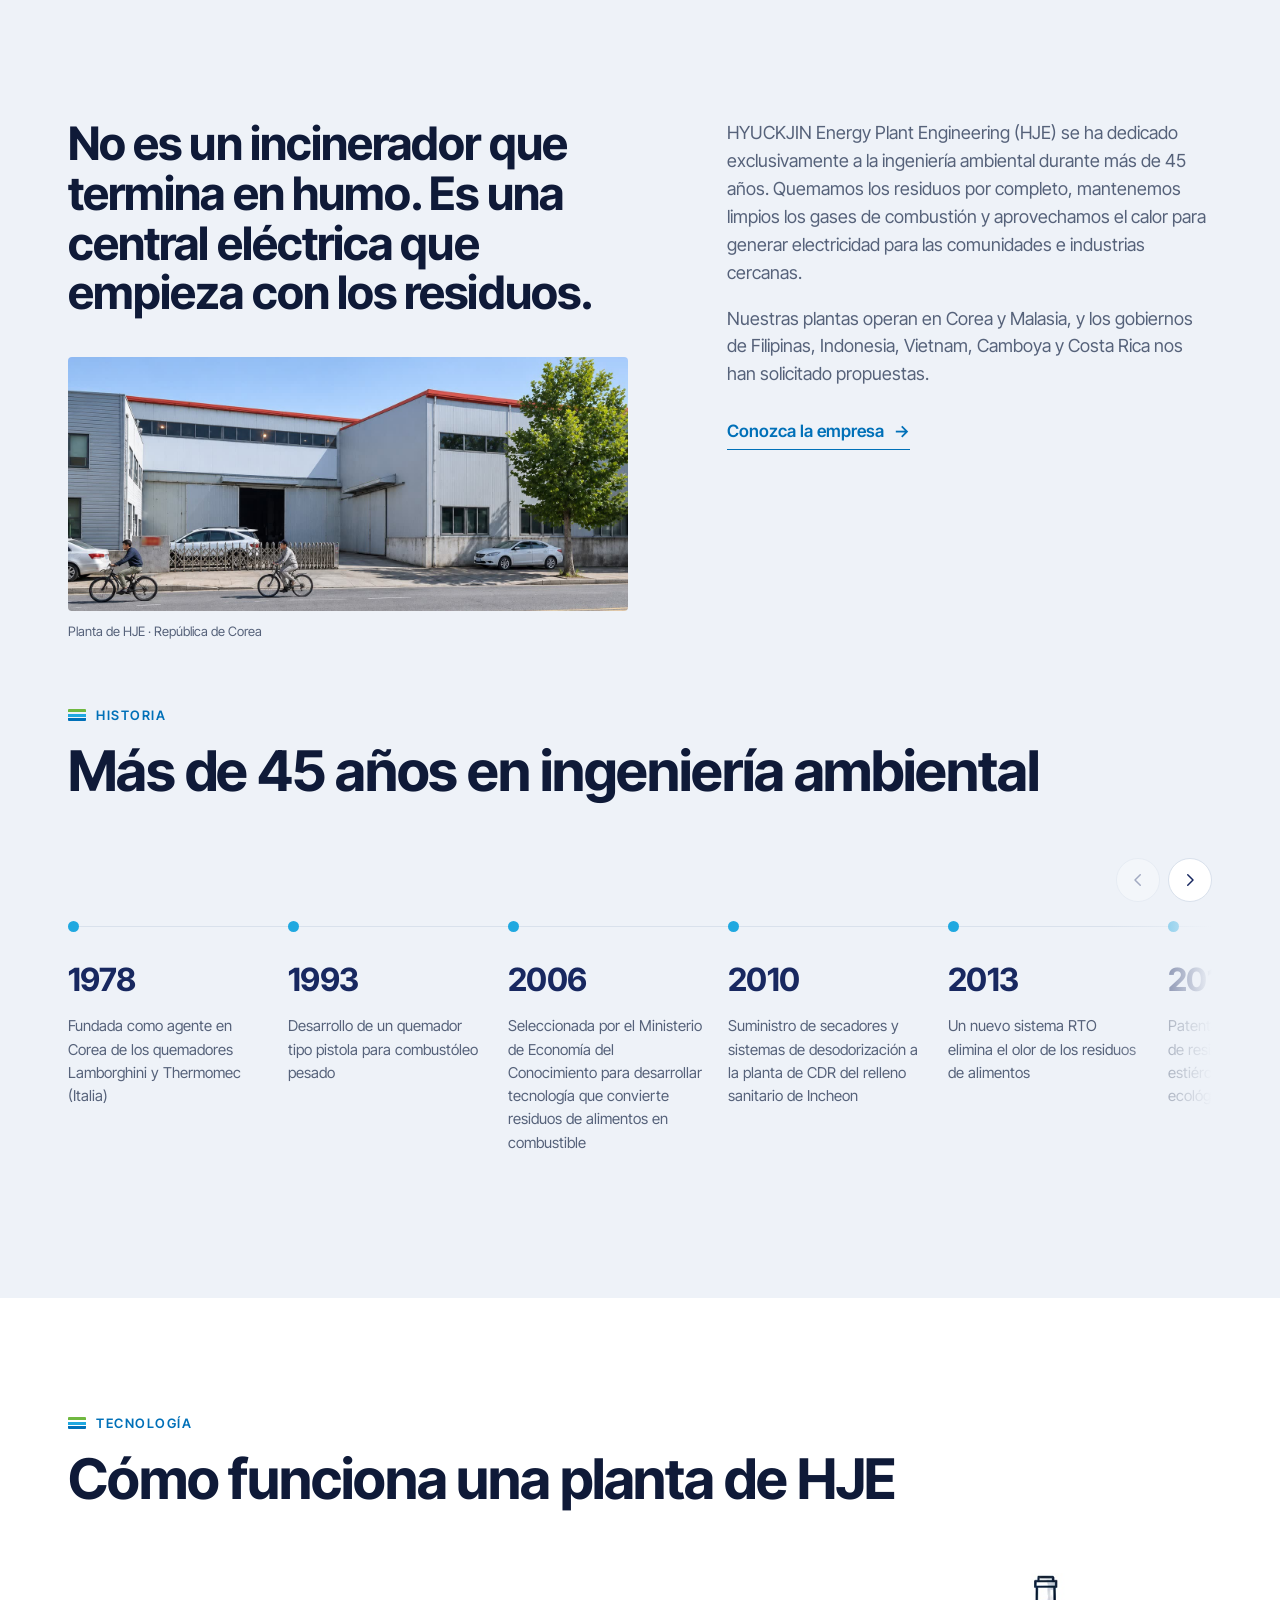
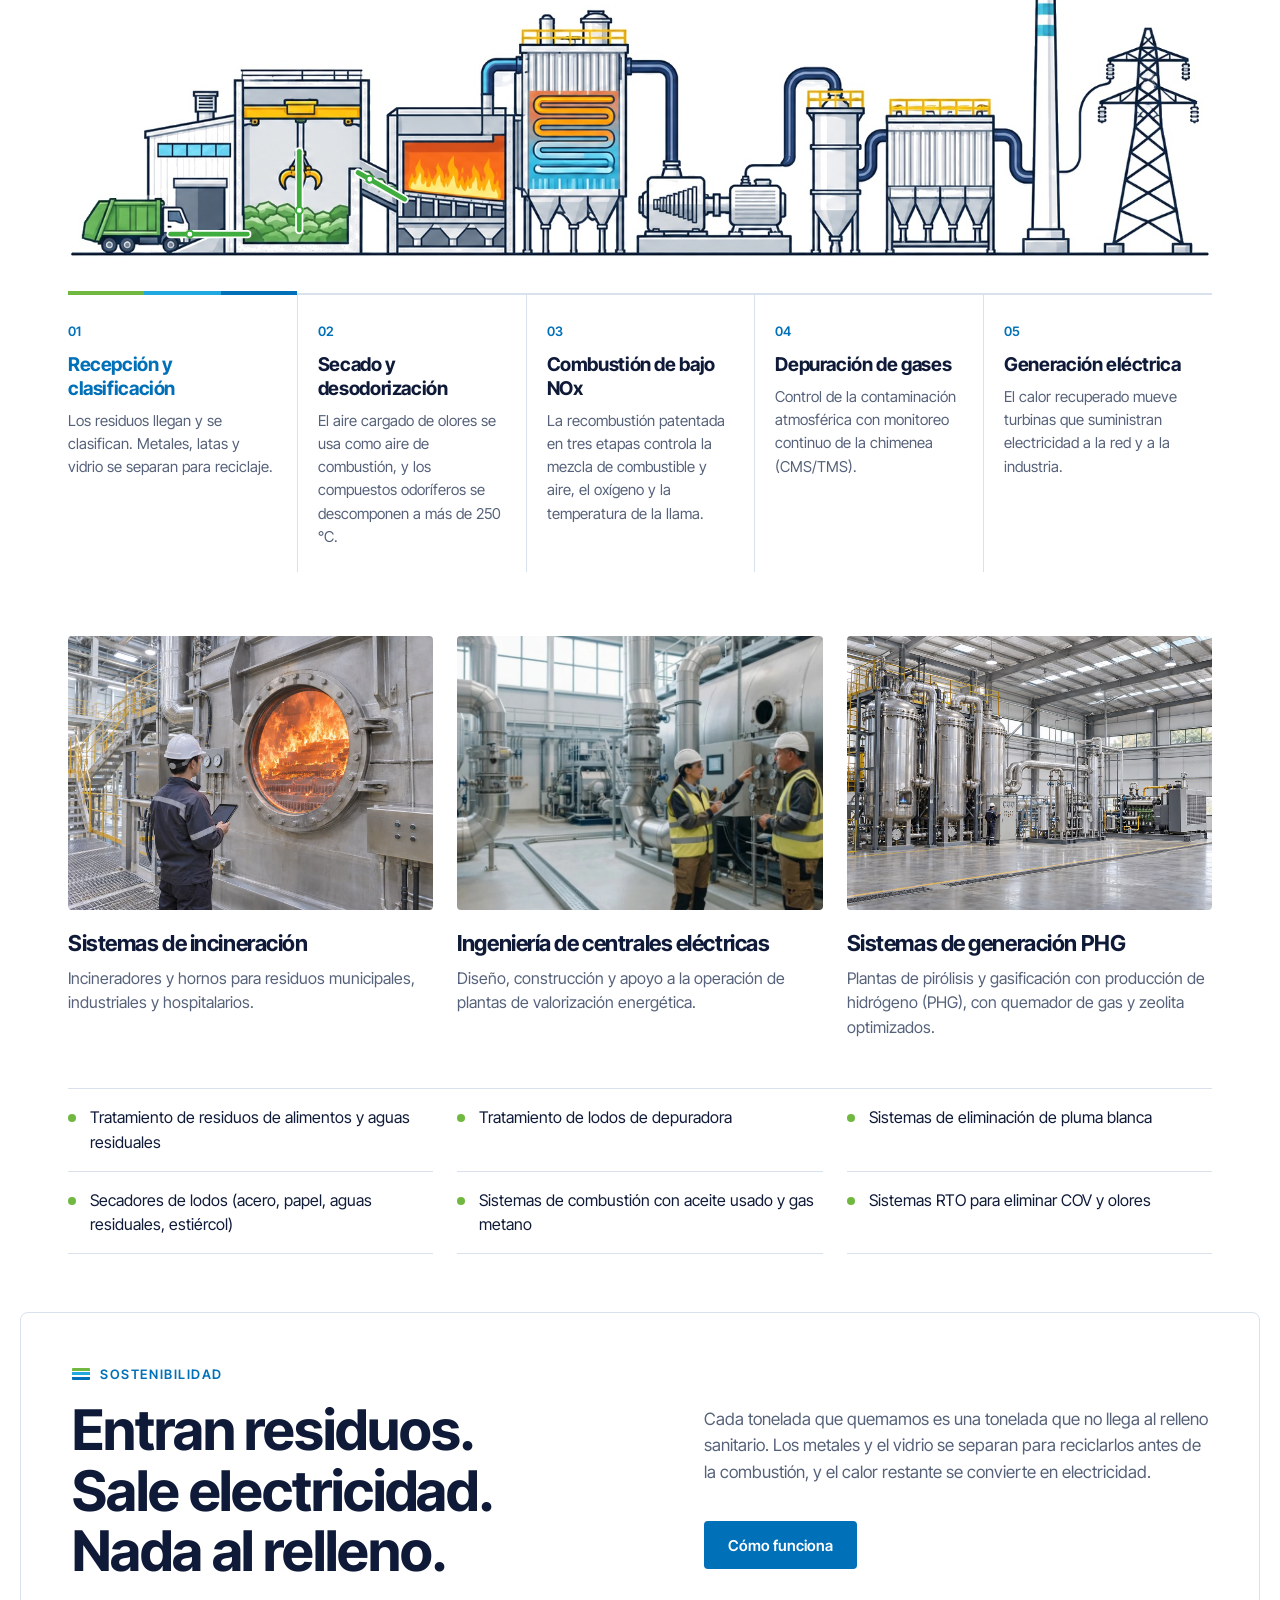
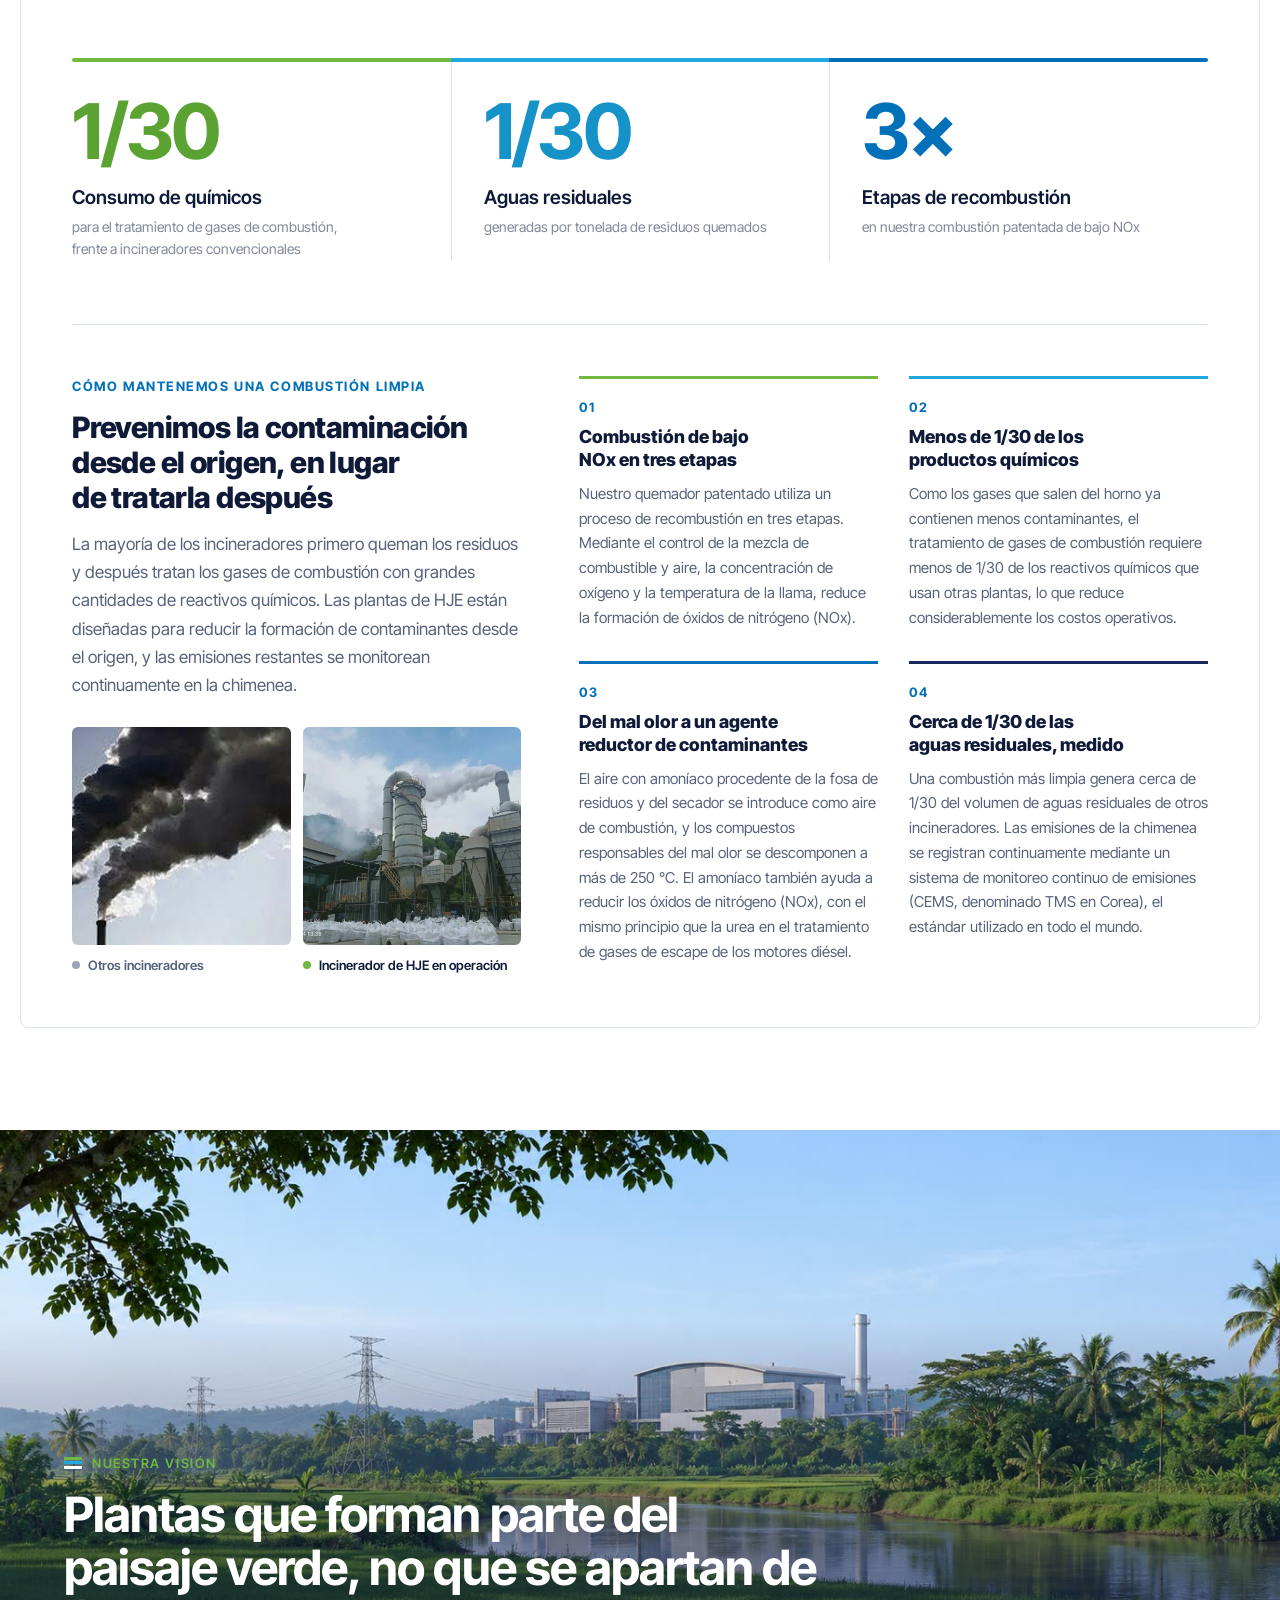
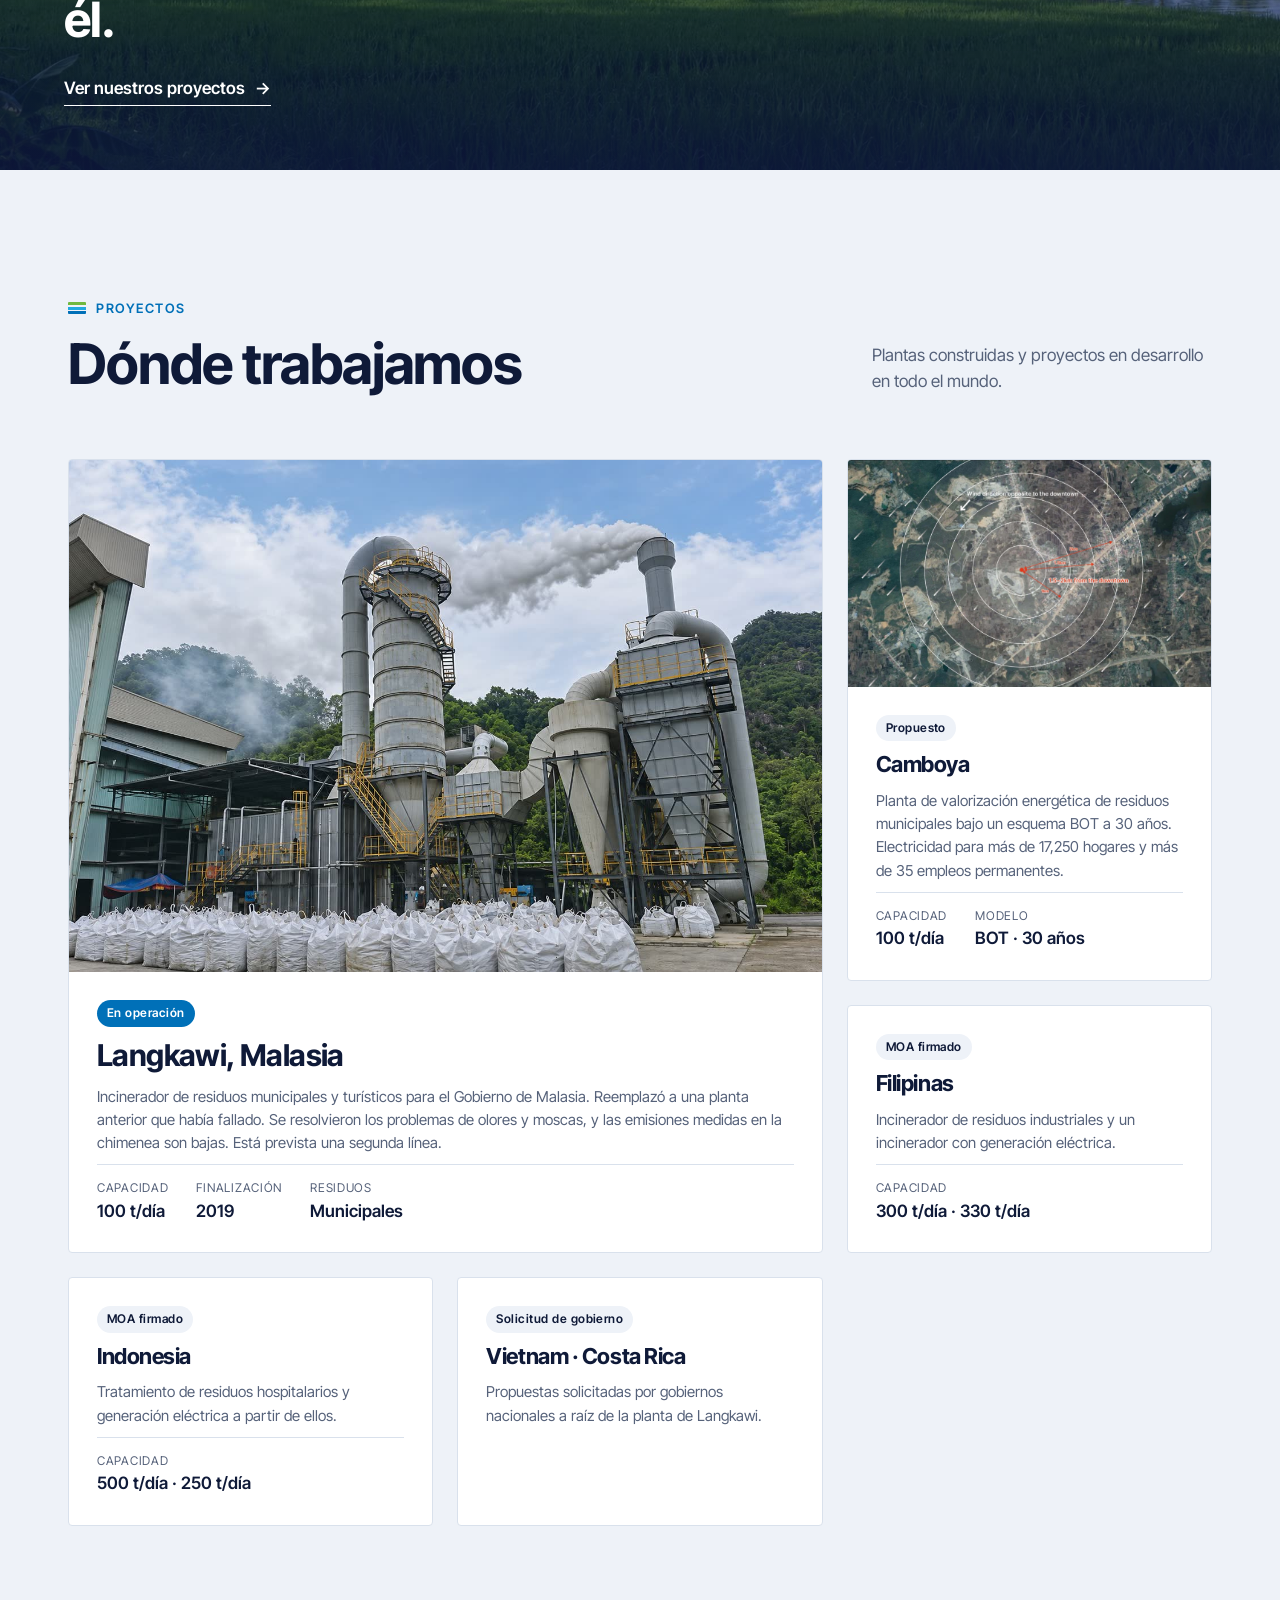
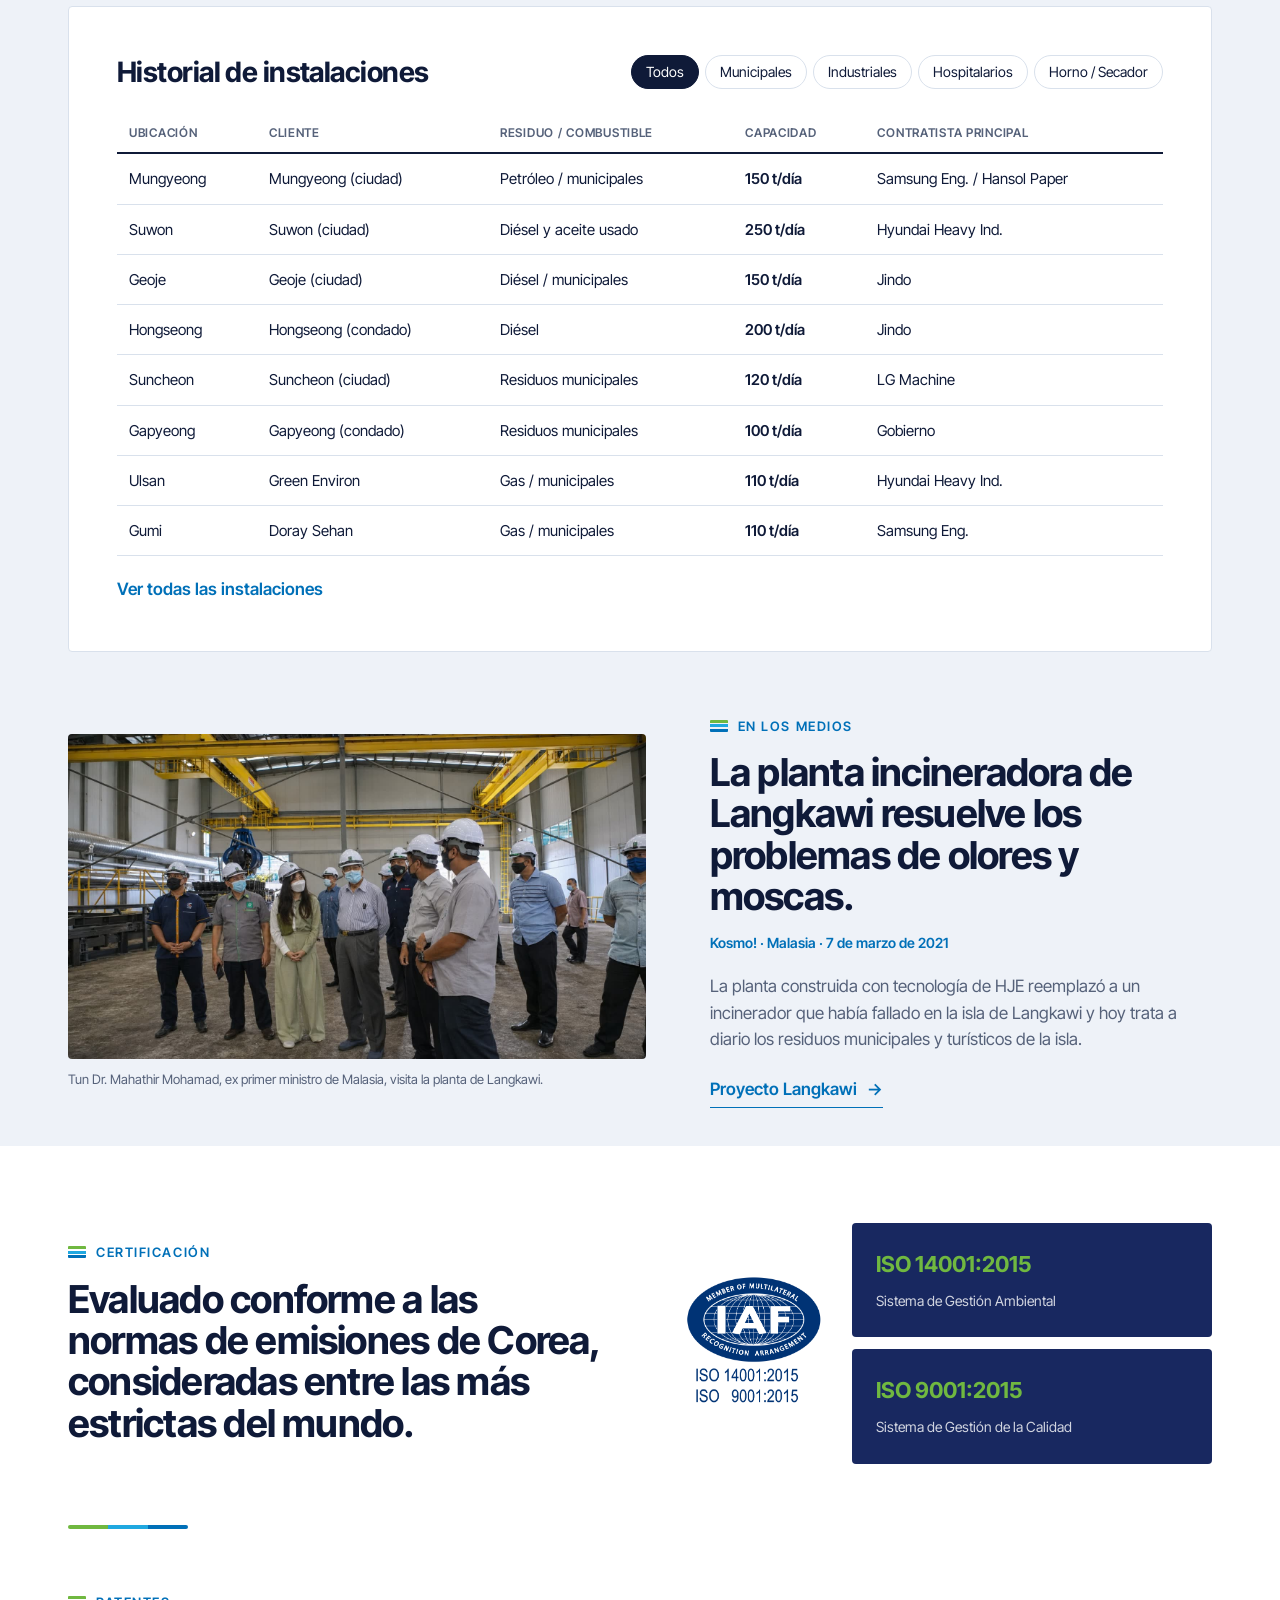
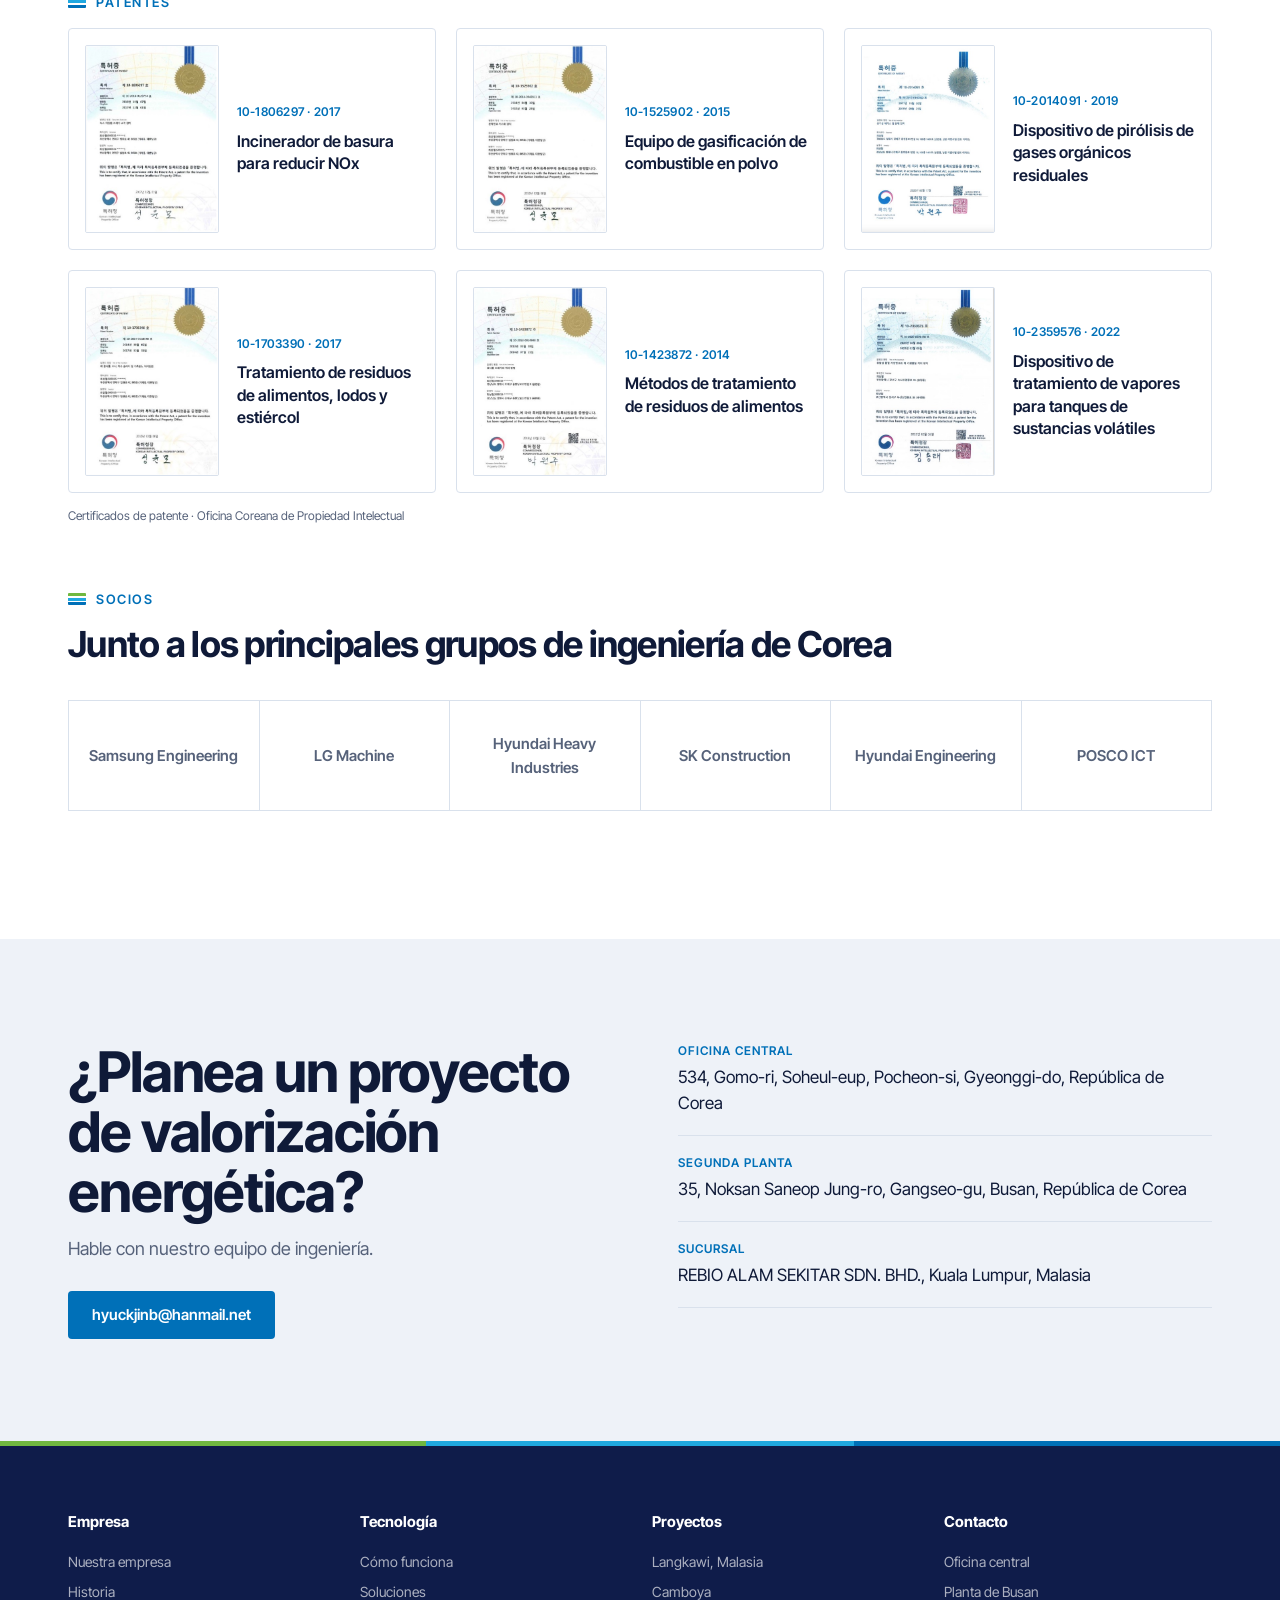
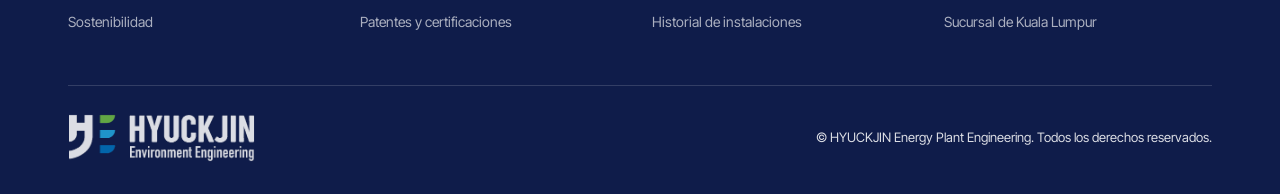
==== commit 106bb785: "Keep page address clean on menu clicks (saved/shared links open at the top) Co-Authored-By: Claude O" ====
--- a/es/index.html
+++ b/es/index.html
@@ -20,7 +20,7 @@
 <link rel="preconnect" href="https://fonts.googleapis.com">
 <link rel="preconnect" href="https://fonts.gstatic.com" crossorigin>
 <link href="https://fonts.googleapis.com/css2?family=Inter+Tight:wght@400;500;600;700&display=swap" rel="stylesheet">
-<link rel="stylesheet" href="../style.css?v=60">
+<link rel="stylesheet" href="../style.css?v=61">
 </head>
 <body>
 
@@ -462,6 +462,6 @@
   </div>
 </footer>
 
-<script src="../main.js?v=60"></script>
+<script src="../main.js?v=61"></script>
 </body>
 </html>
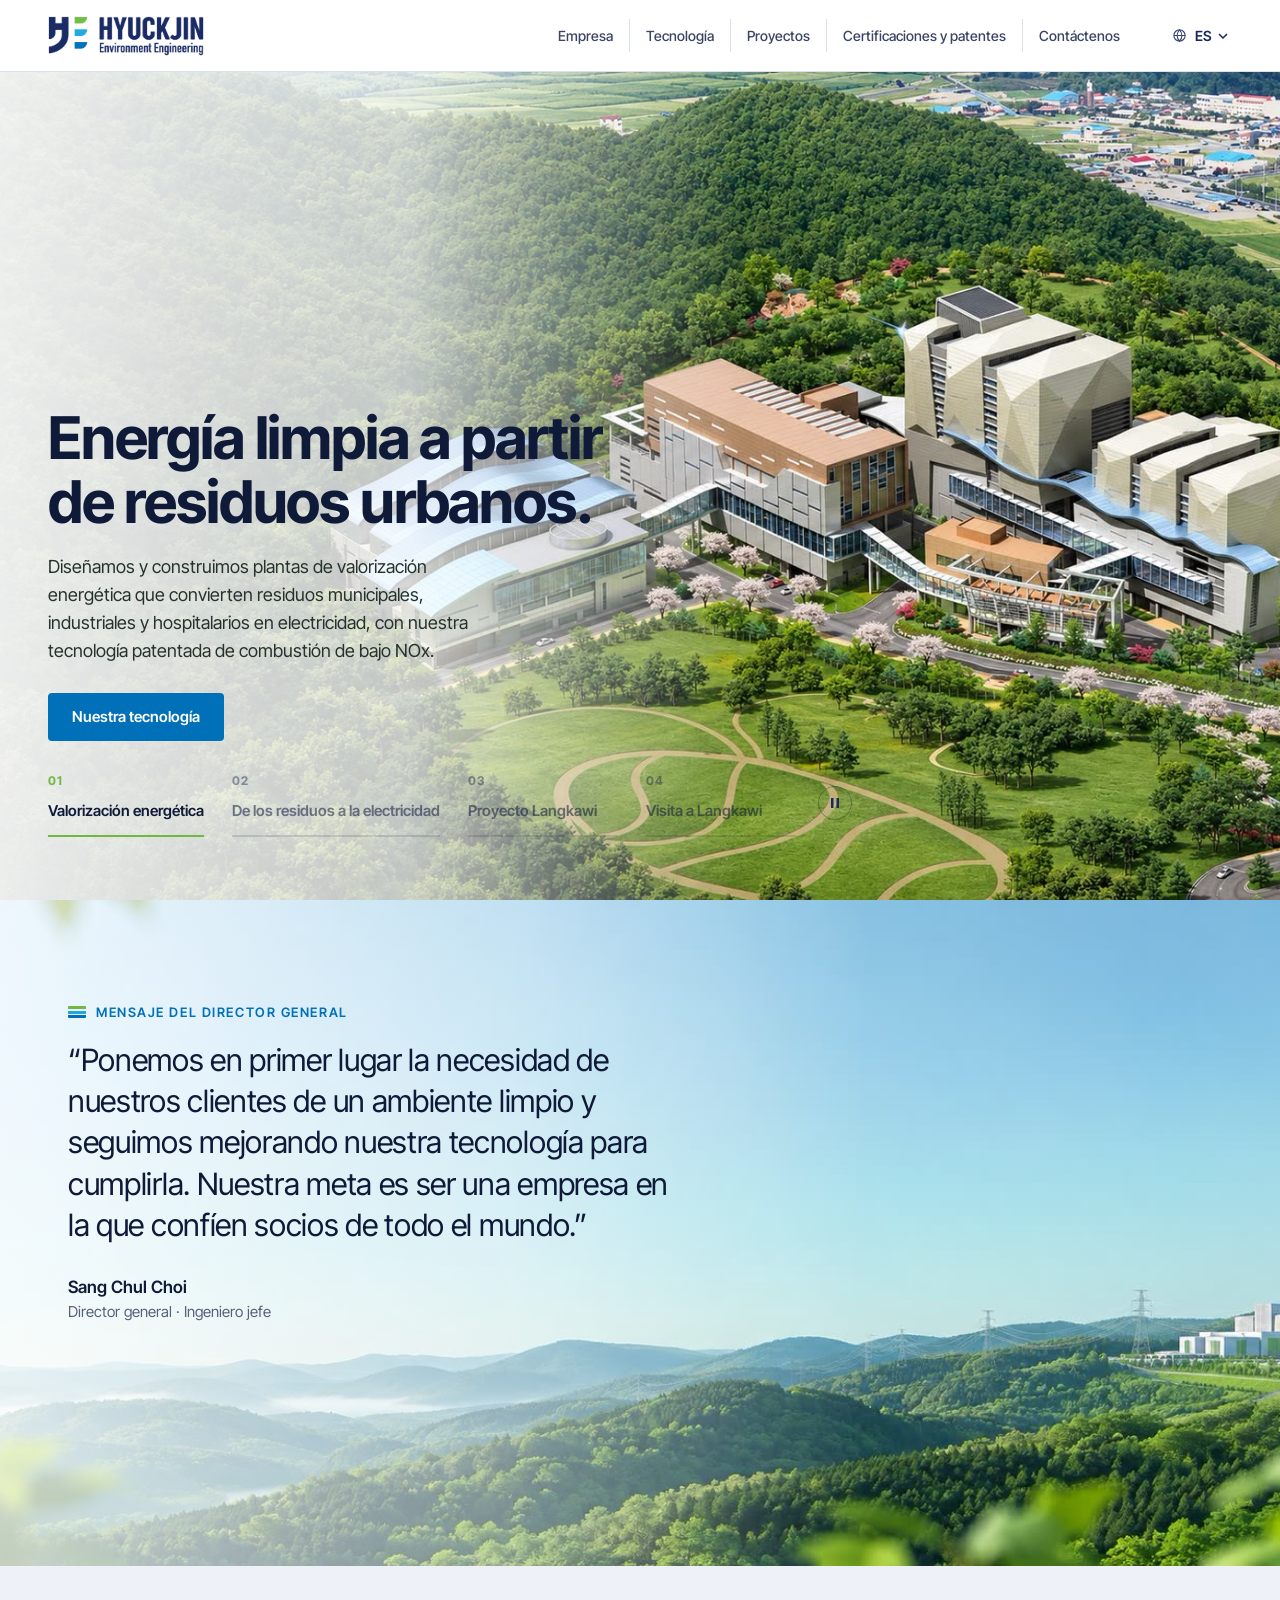
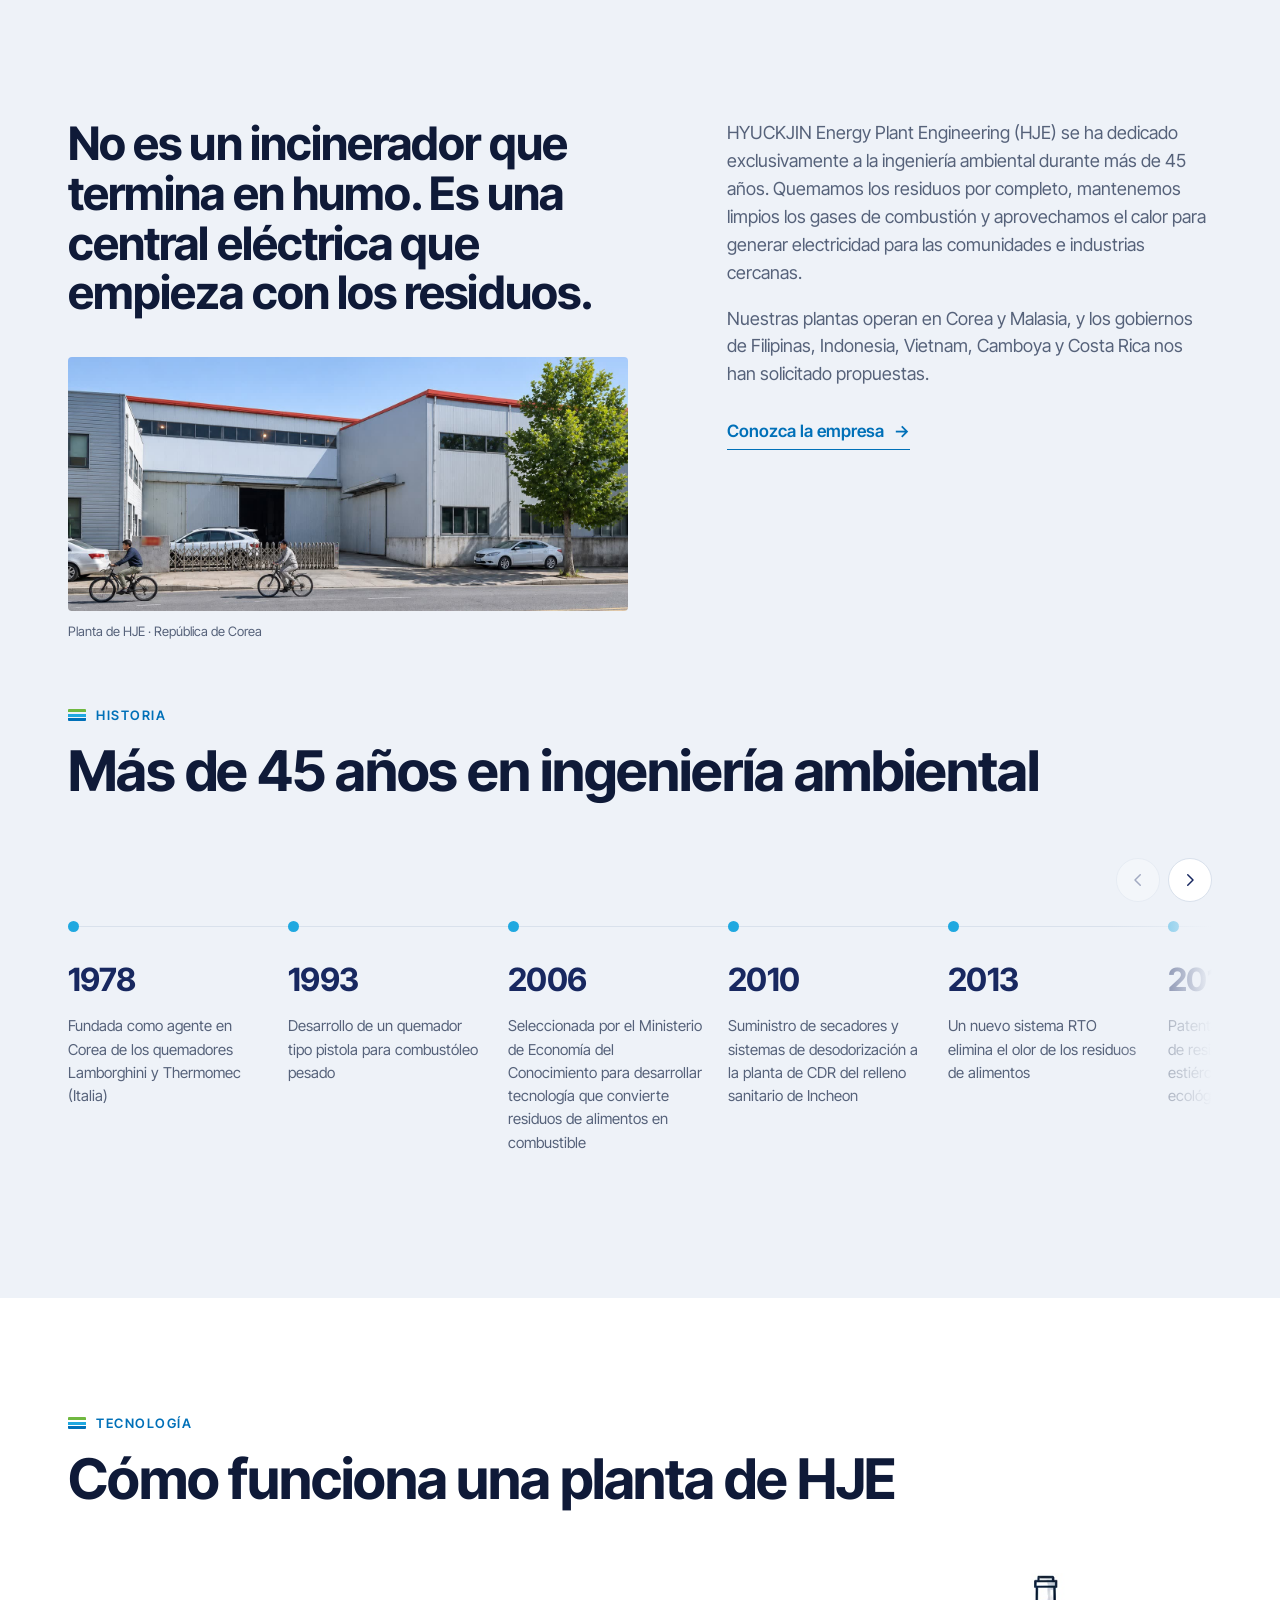
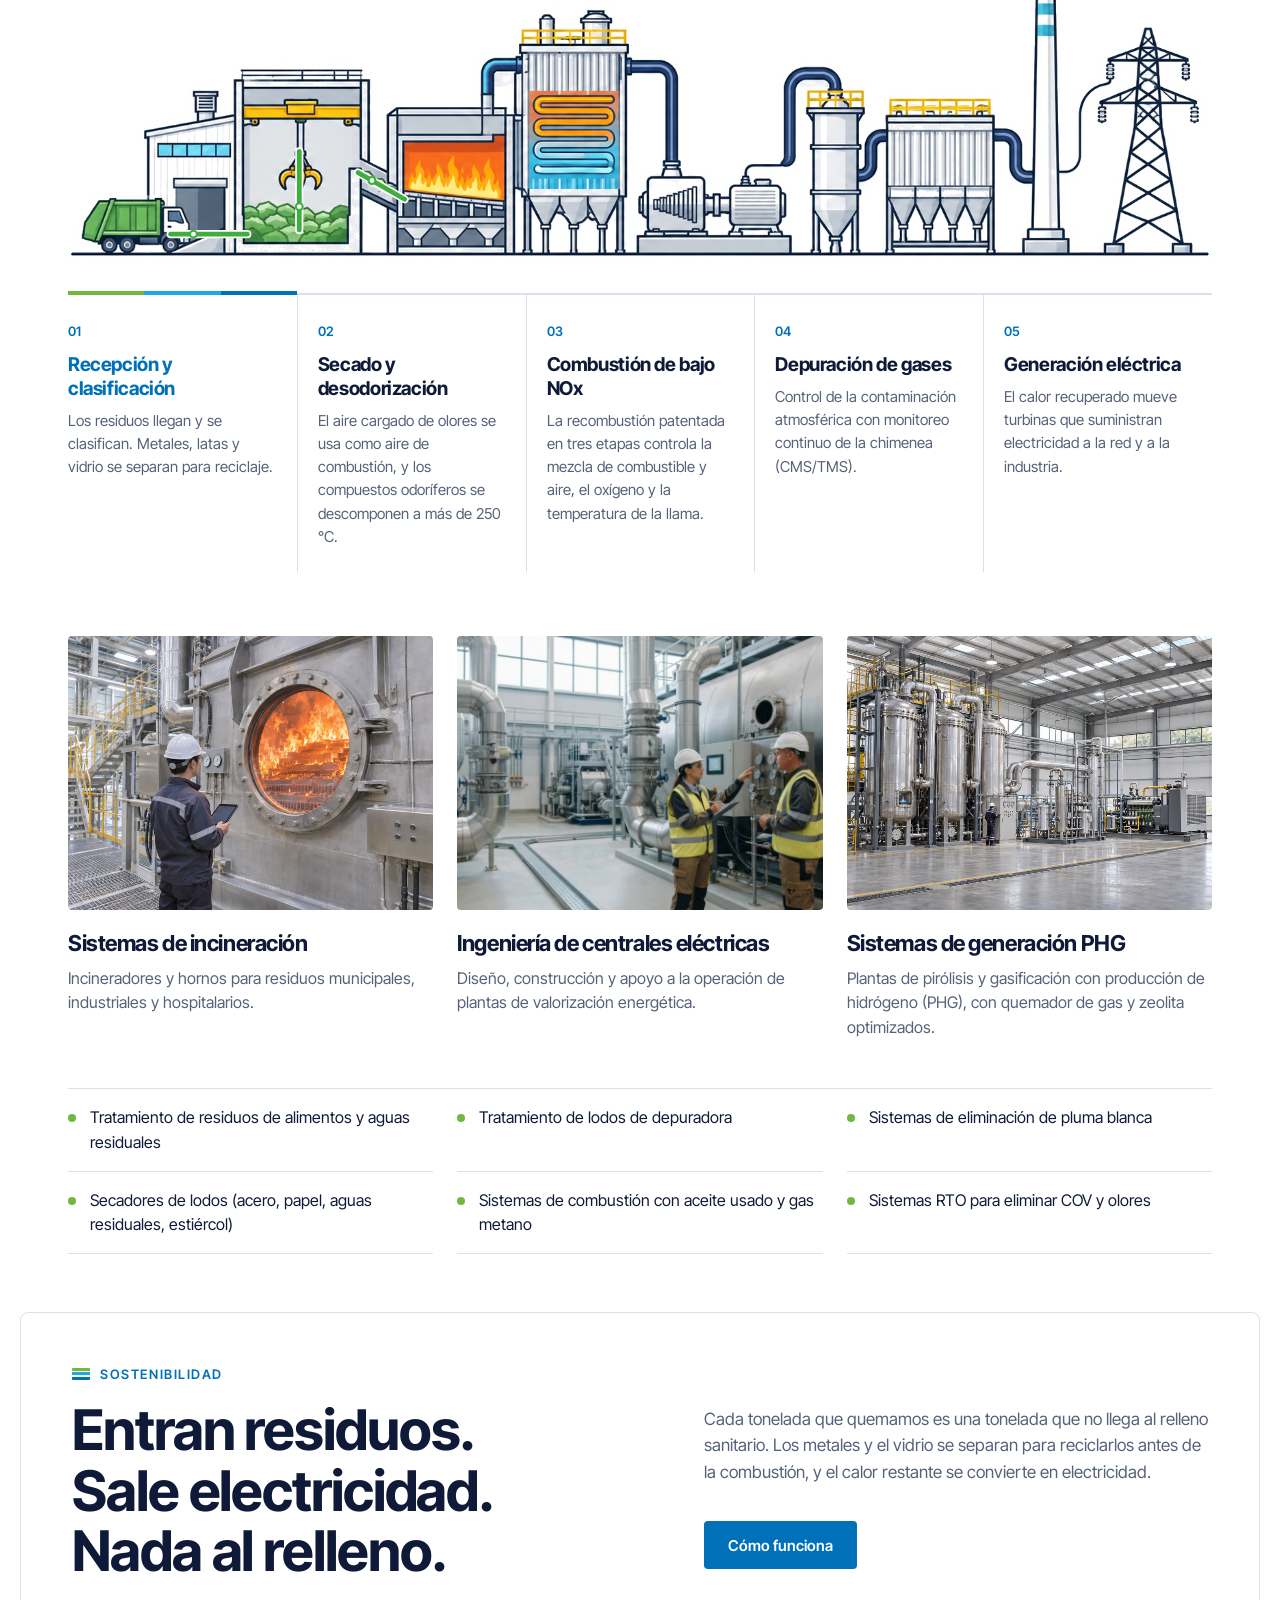
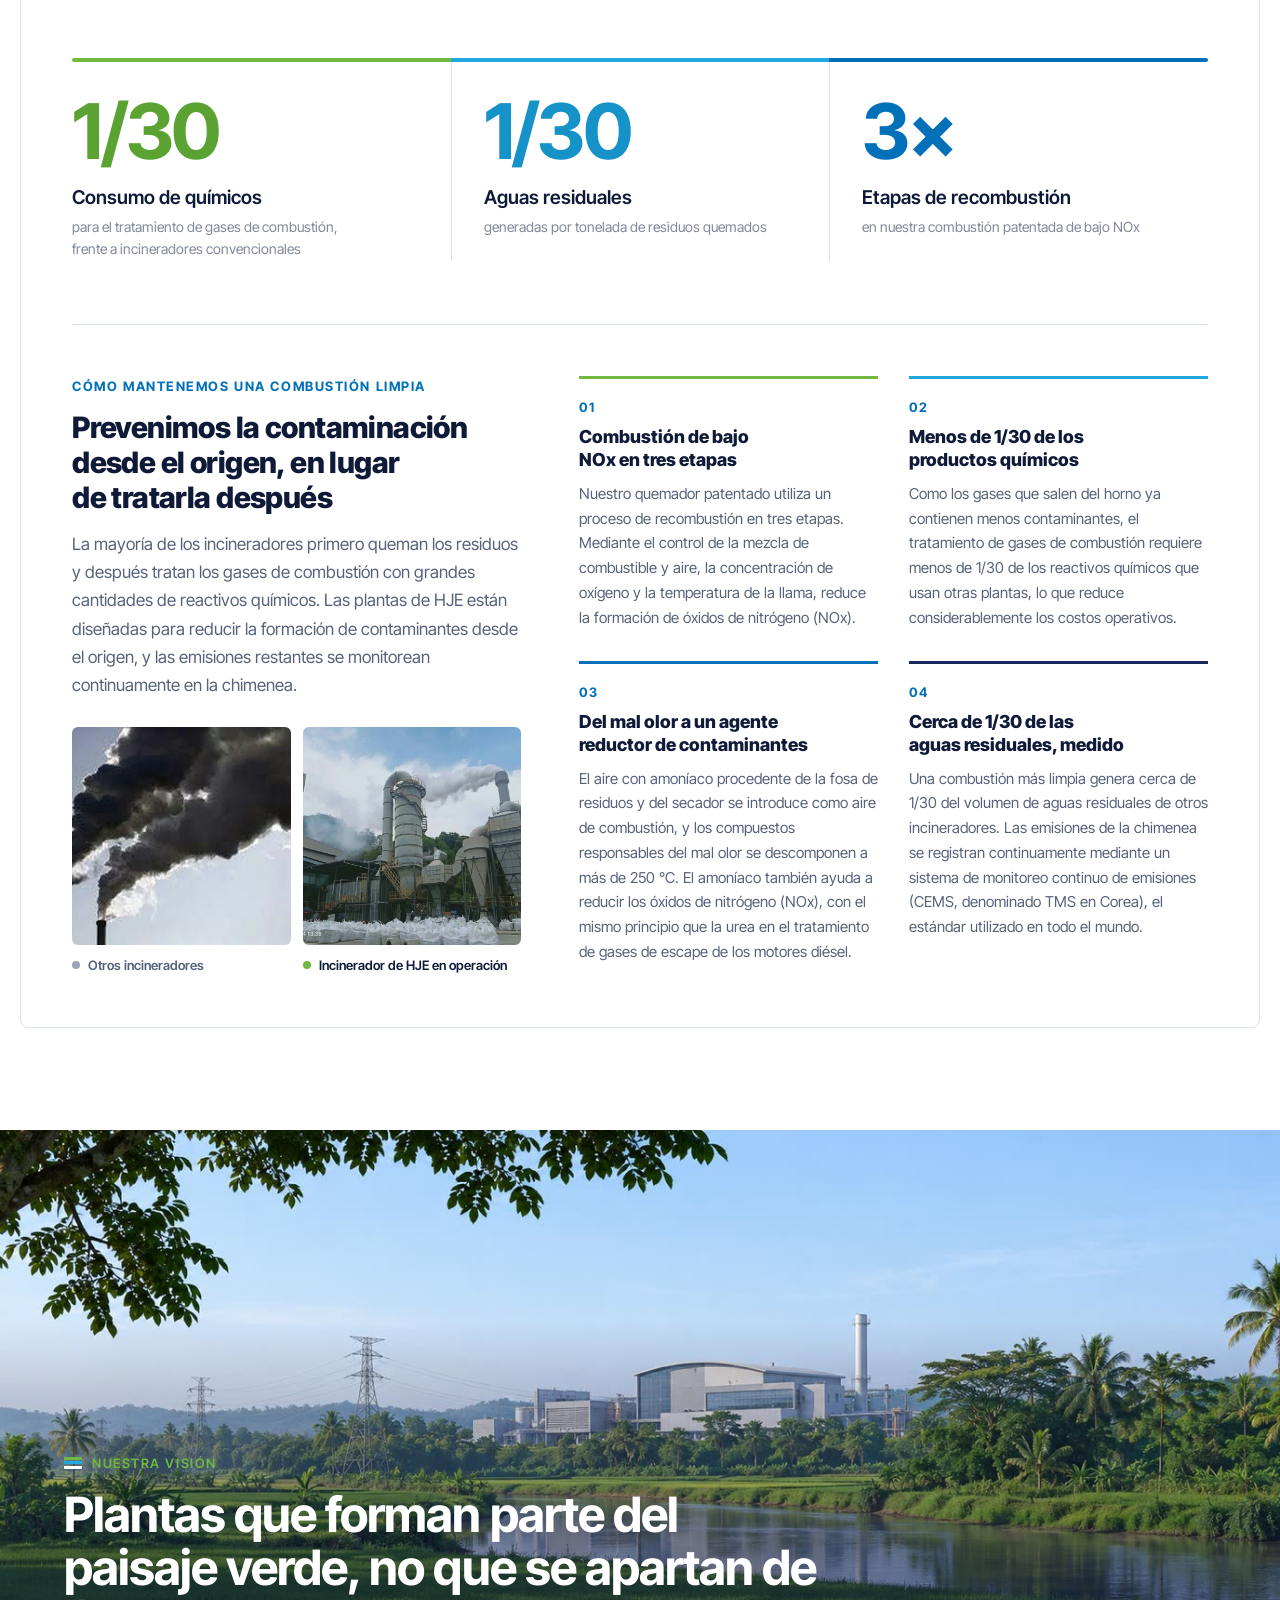
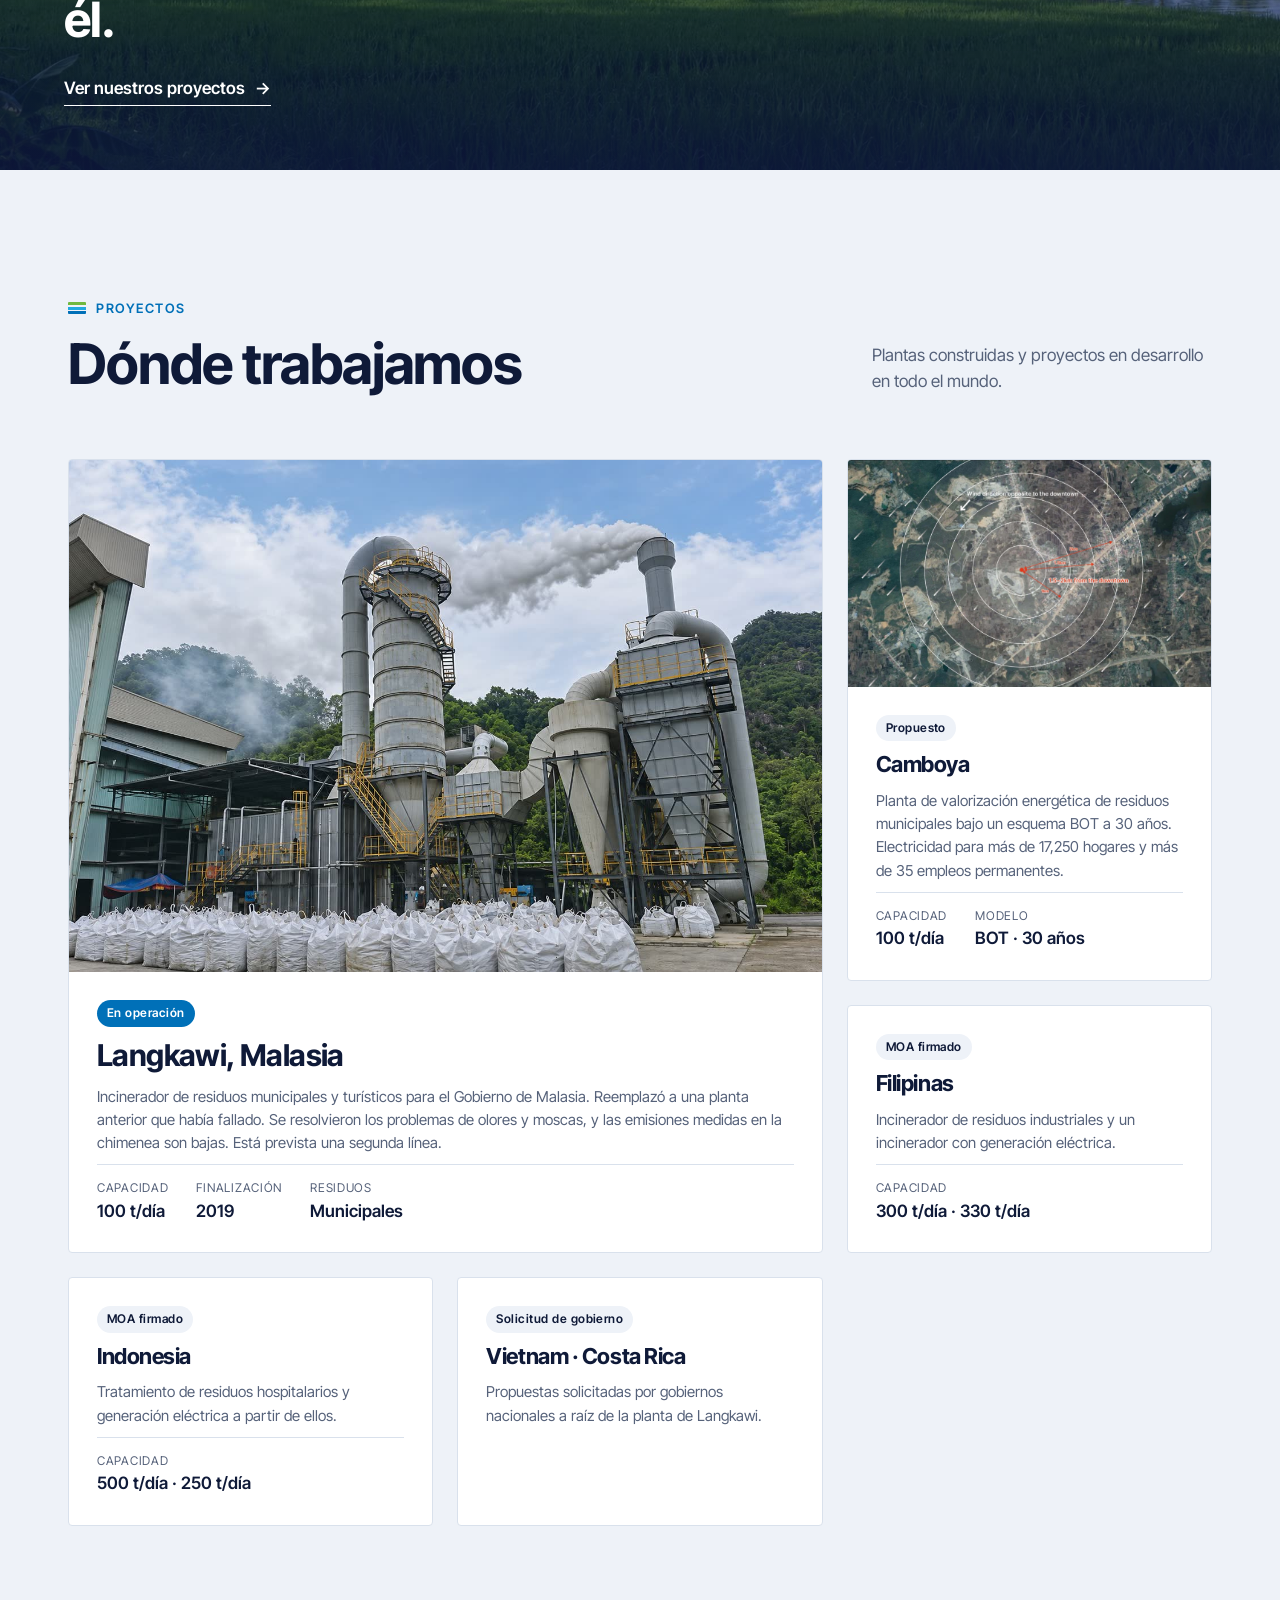
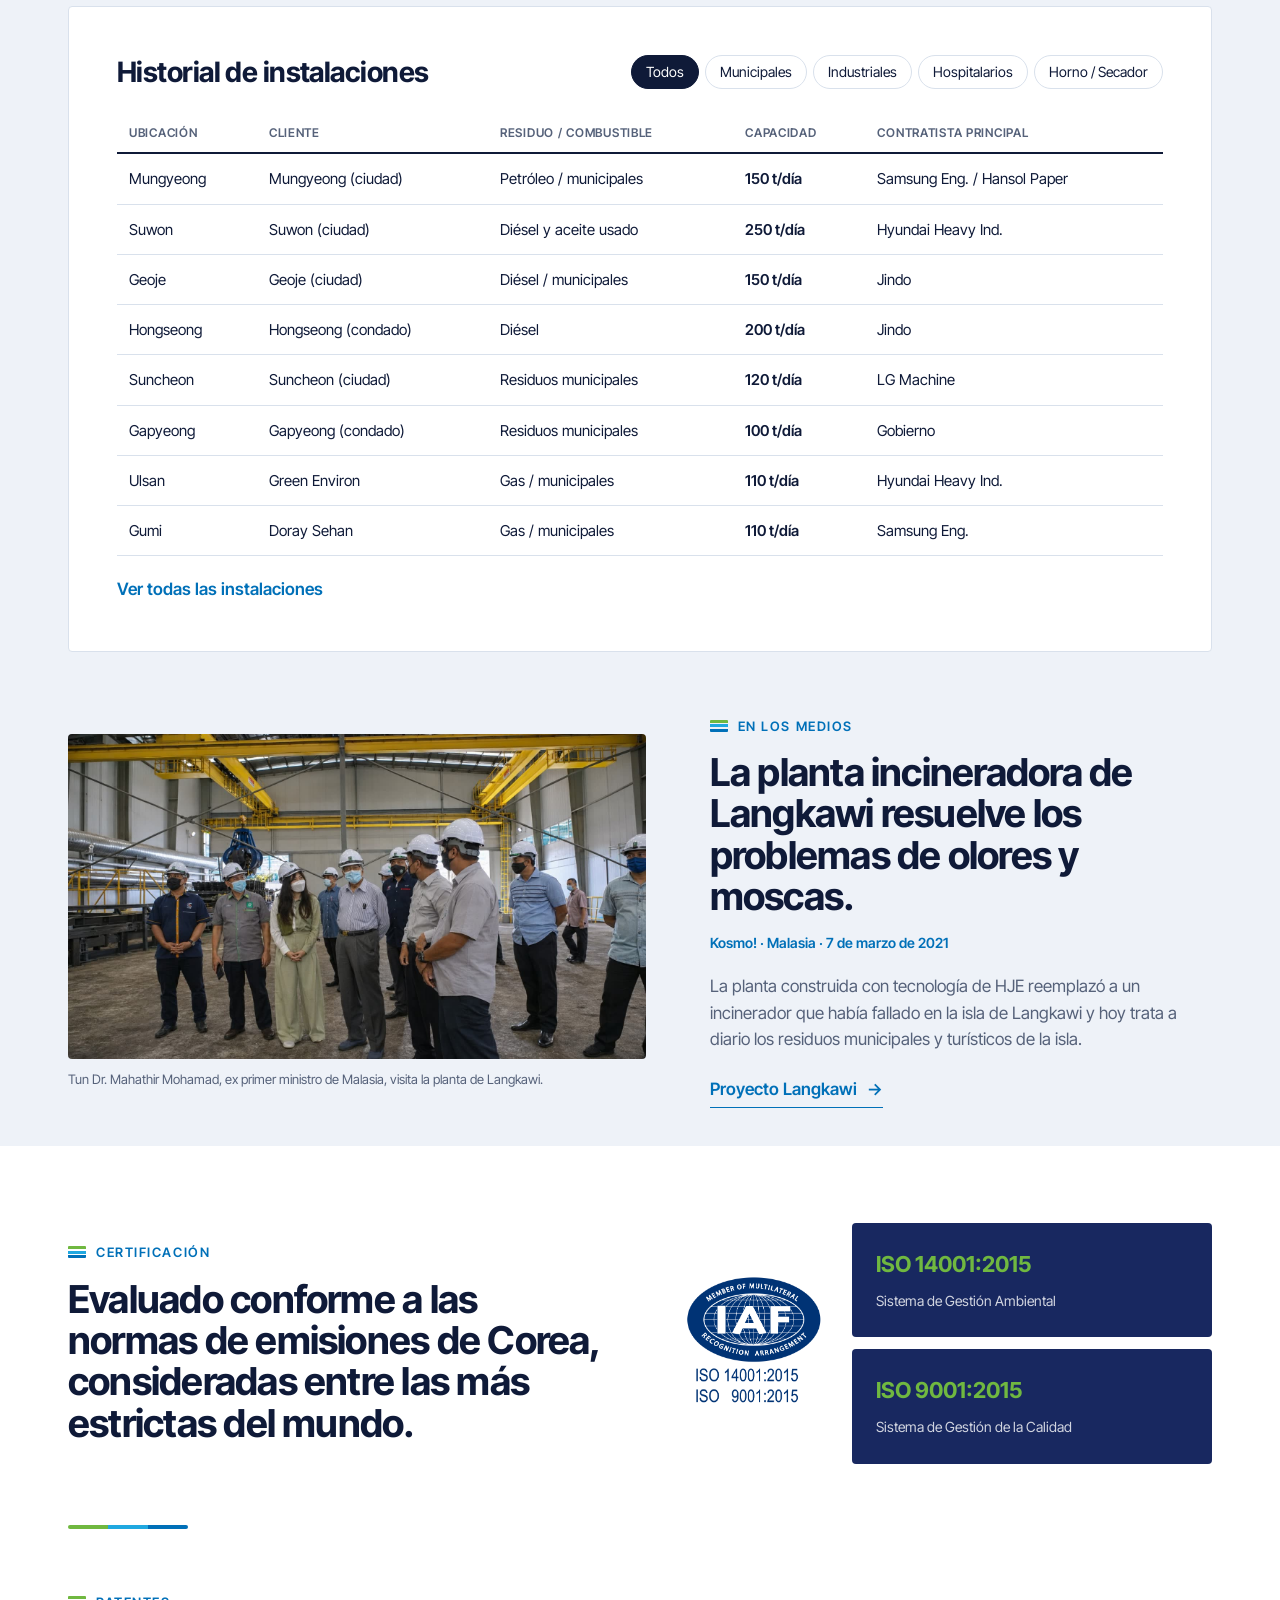
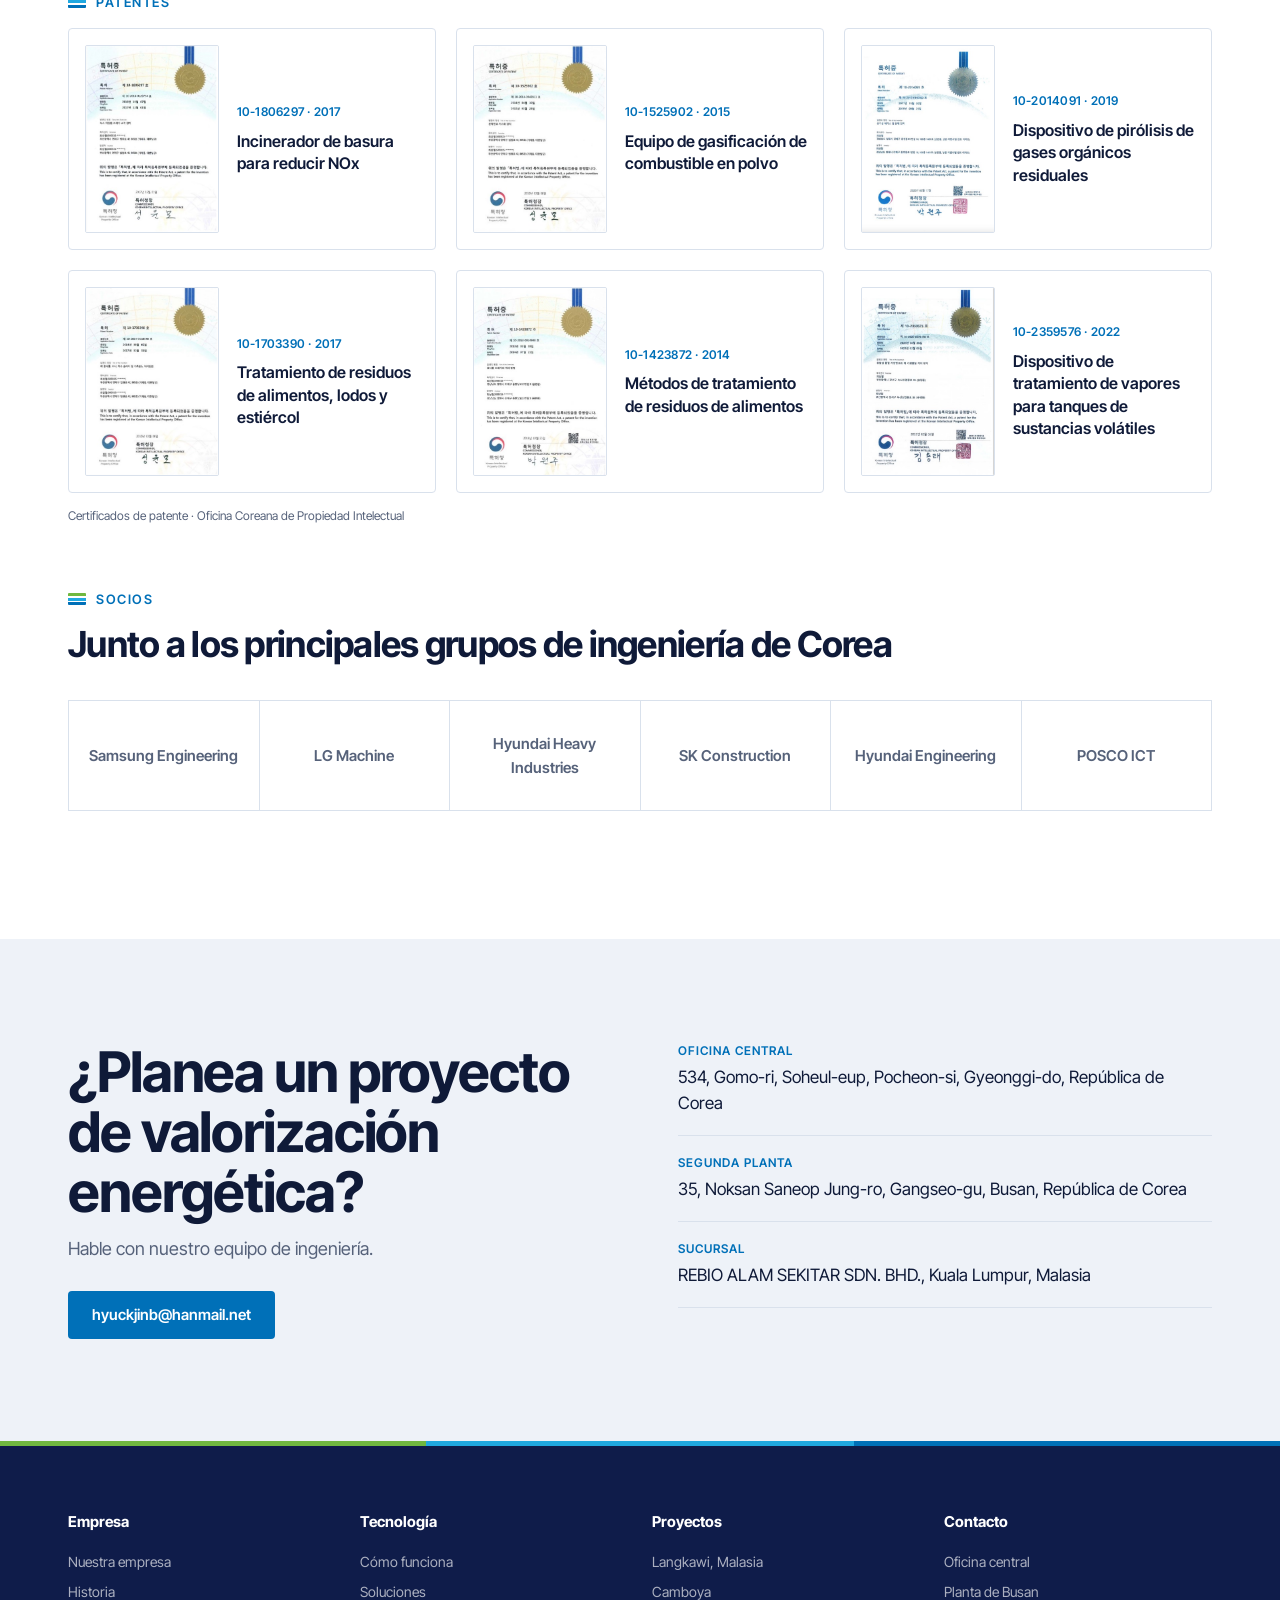
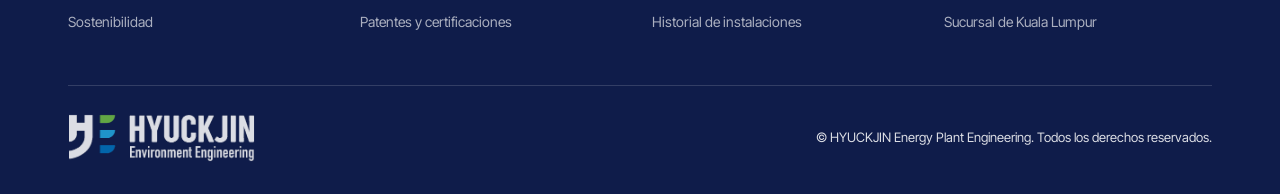
==== commit 6629de72: "Phone: intro factory photo below the text Co-Authored-By: Claude Opus 5.5 <noreply@anthropic.com>" ====
--- a/es/index.html
+++ b/es/index.html
@@ -20,7 +20,7 @@
 <link rel="preconnect" href="https://fonts.googleapis.com">
 <link rel="preconnect" href="https://fonts.gstatic.com" crossorigin>
 <link href="https://fonts.googleapis.com/css2?family=Inter+Tight:wght@400;500;600;700&display=swap" rel="stylesheet">
-<link rel="stylesheet" href="../style.css?v=61">
+<link rel="stylesheet" href="../style.css?v=62">
 </head>
 <body>
 
@@ -462,6 +462,6 @@
   </div>
 </footer>
 
-<script src="../main.js?v=61"></script>
+<script src="../main.js?v=62"></script>
 </body>
 </html>
--- a/style.css
+++ b/style.css
@@ -678,3 +678,11 @@
   .tl::before{left:-33px;top:9px}
   .tl b{font-size:26px;margin-bottom:6px}
 }
+/* phones: intro reads headline → text → factory photo */
+@media (max-width:760px){
+  .statement .wrap{display:flex;flex-direction:column;gap:0}
+  .statement__lead{display:contents}
+  .statement h2{order:1;margin-bottom:24px}
+  .statement__body{order:2}
+  .statement__photo{order:3;margin-top:28px;max-width:none}
+}
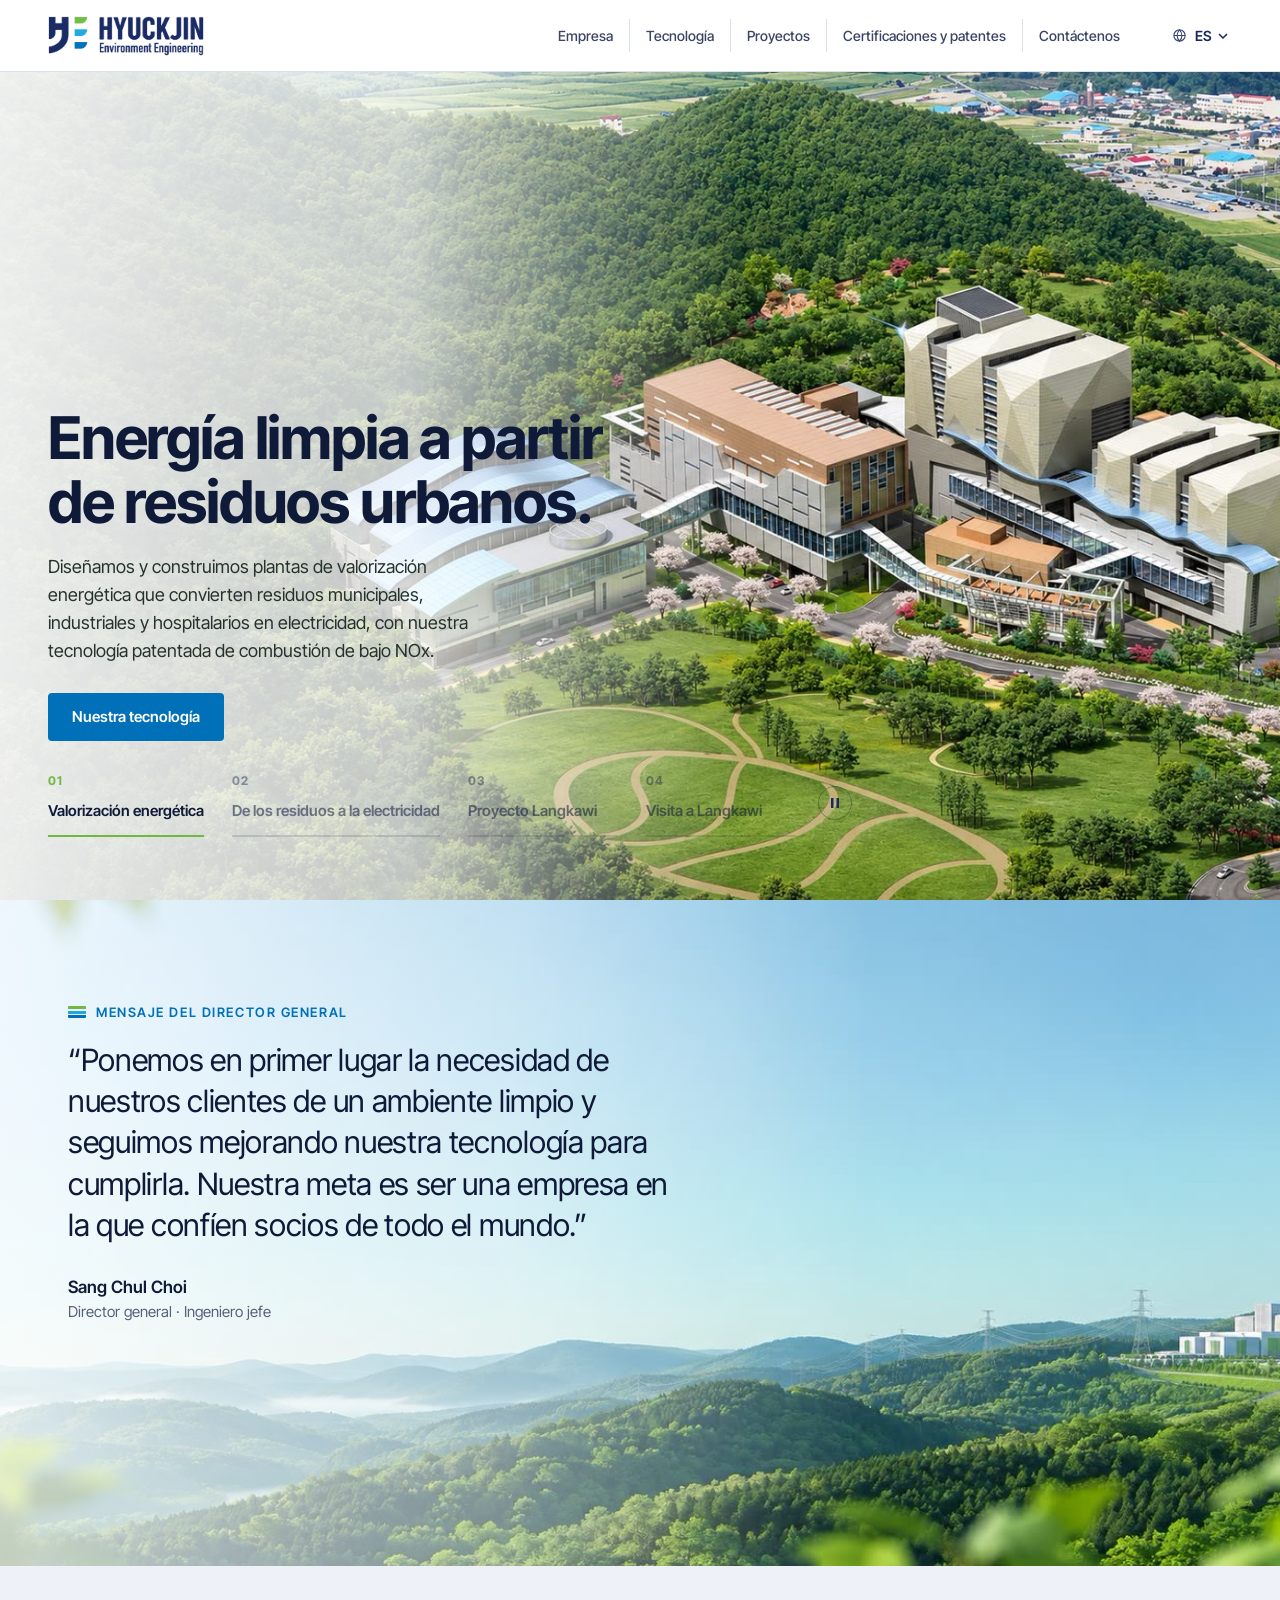
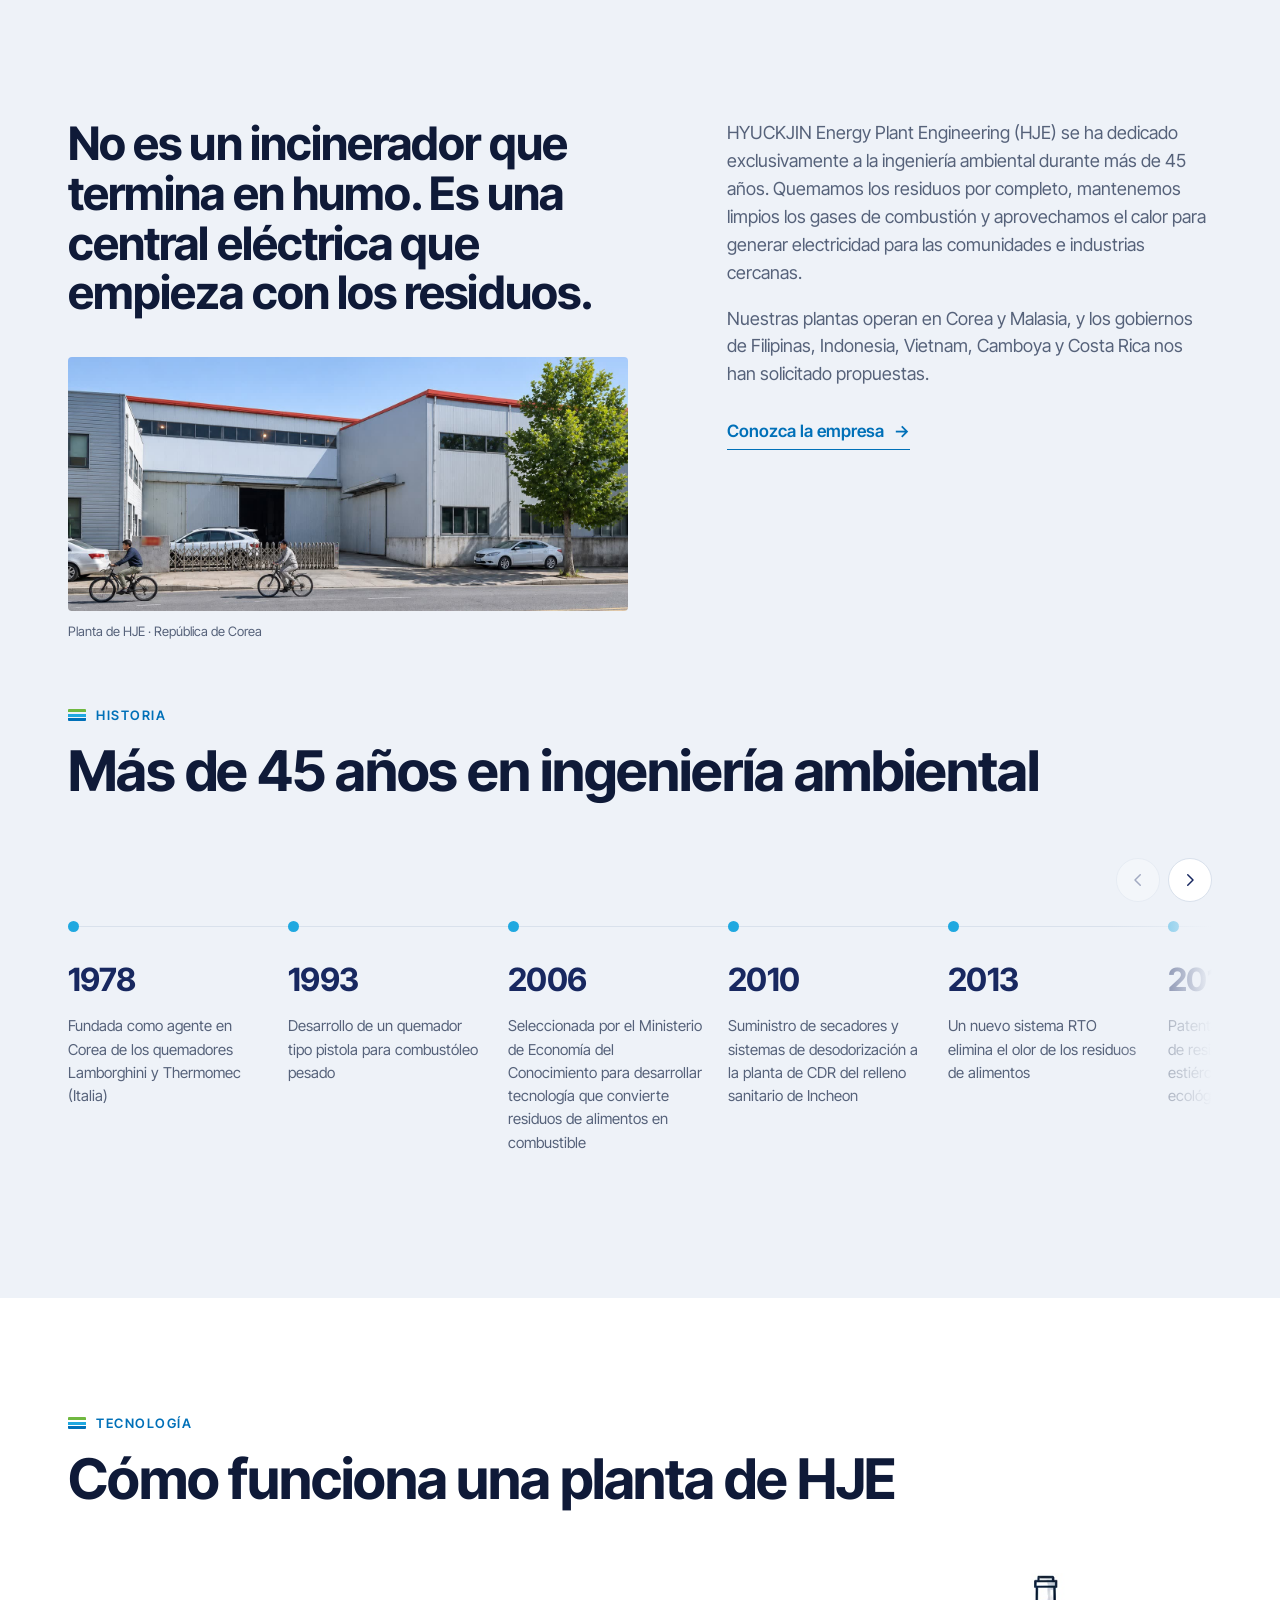
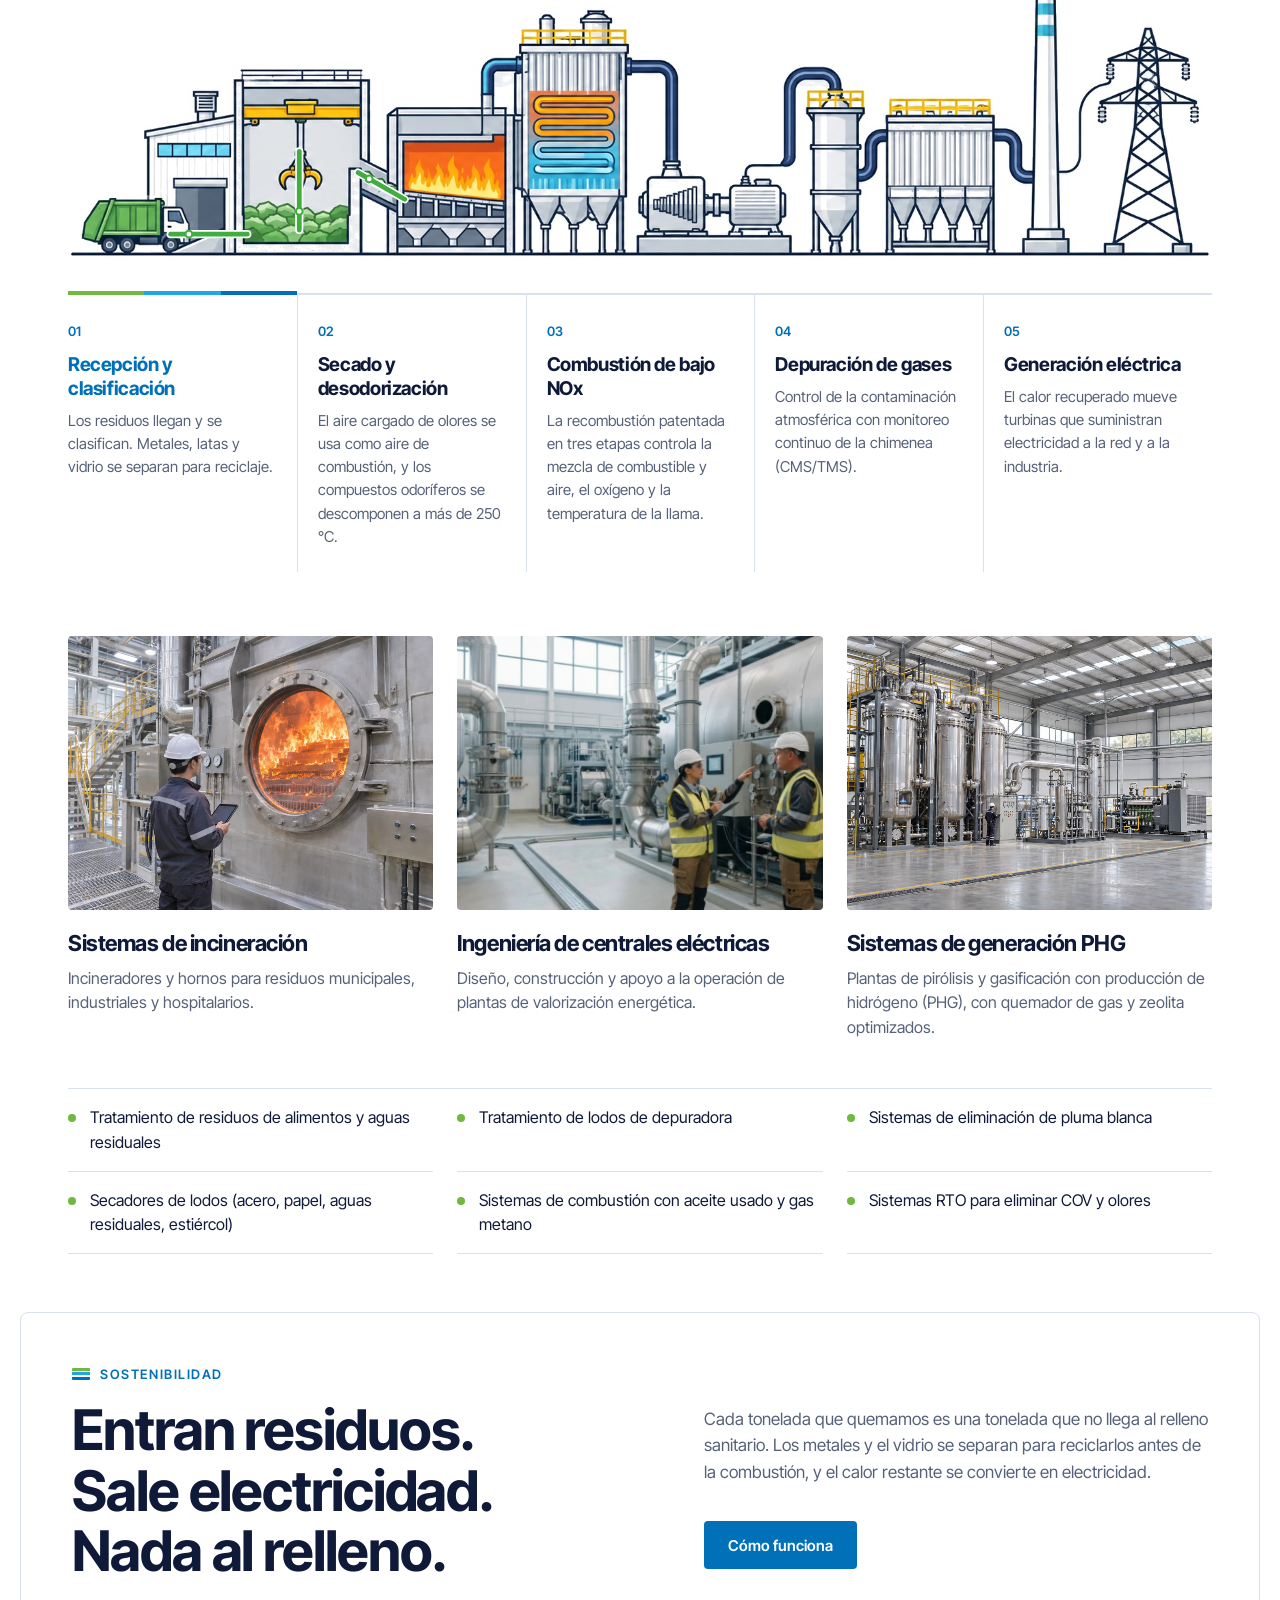
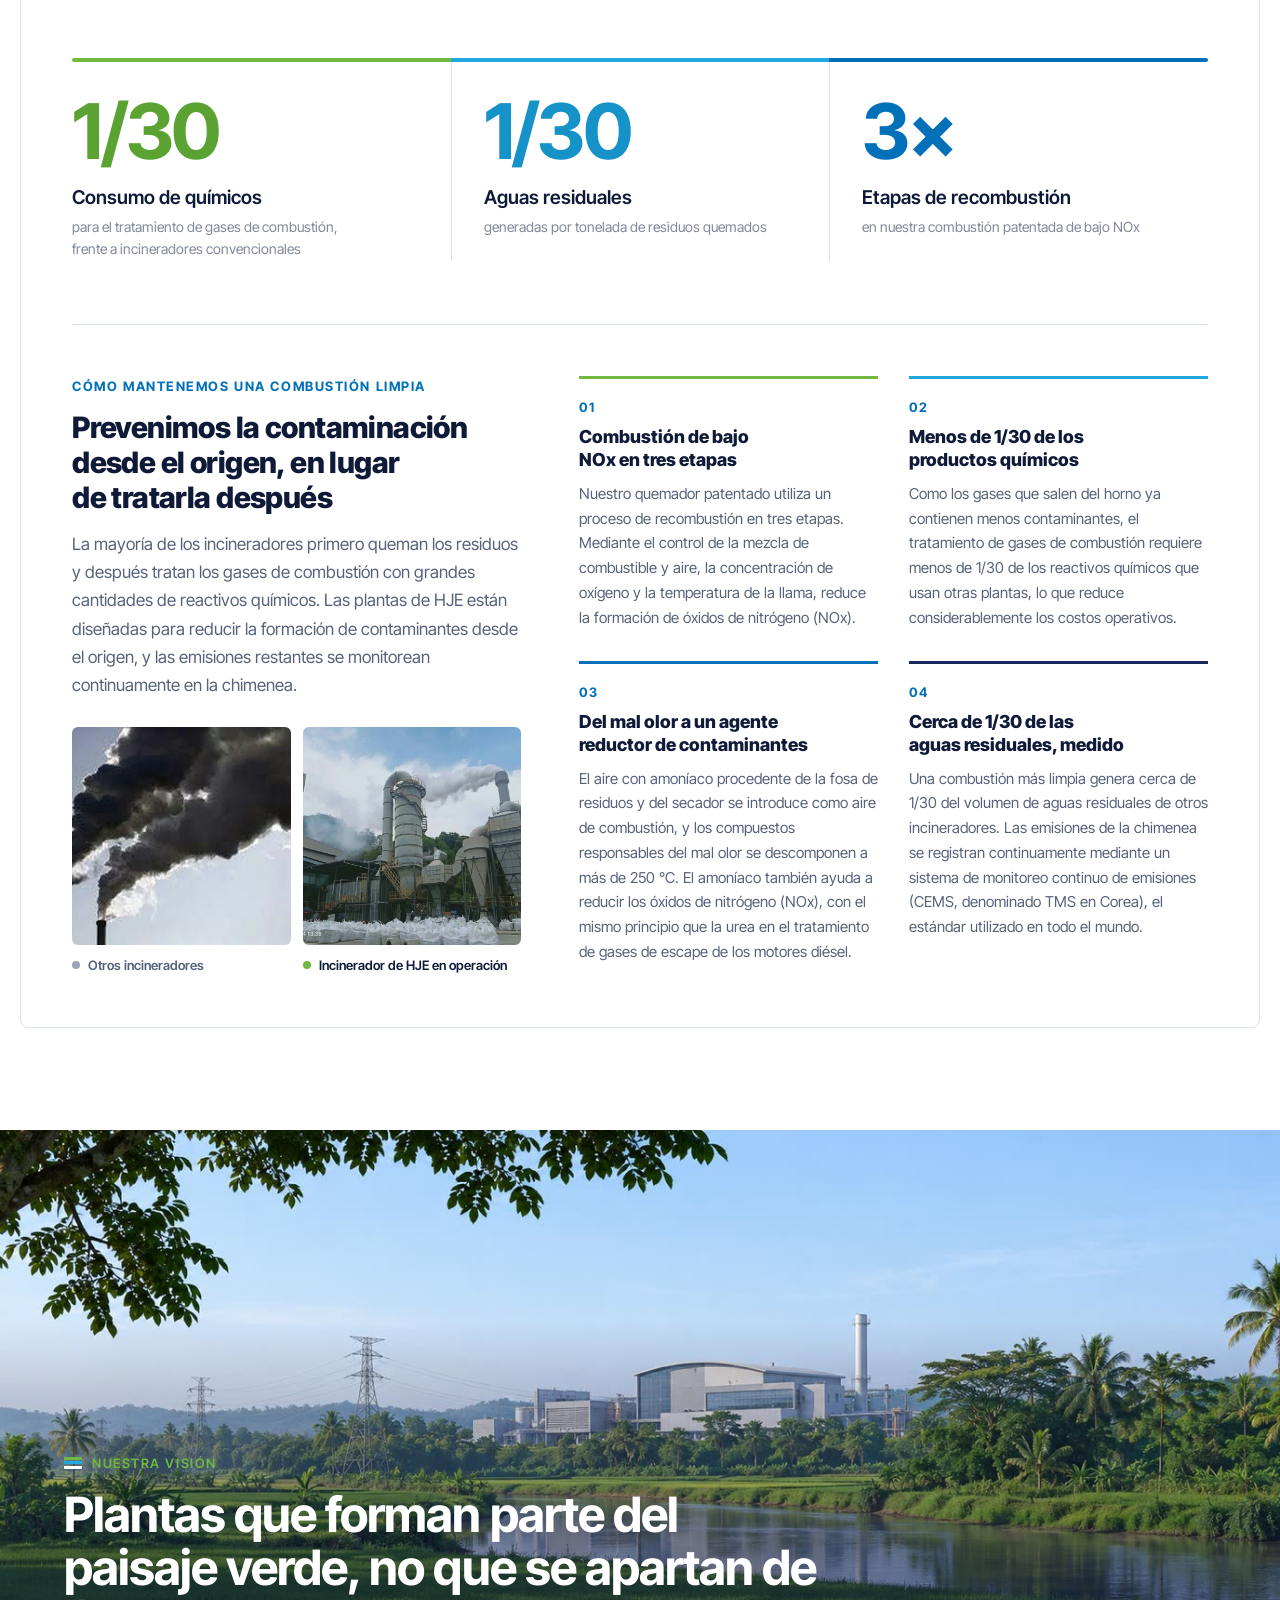
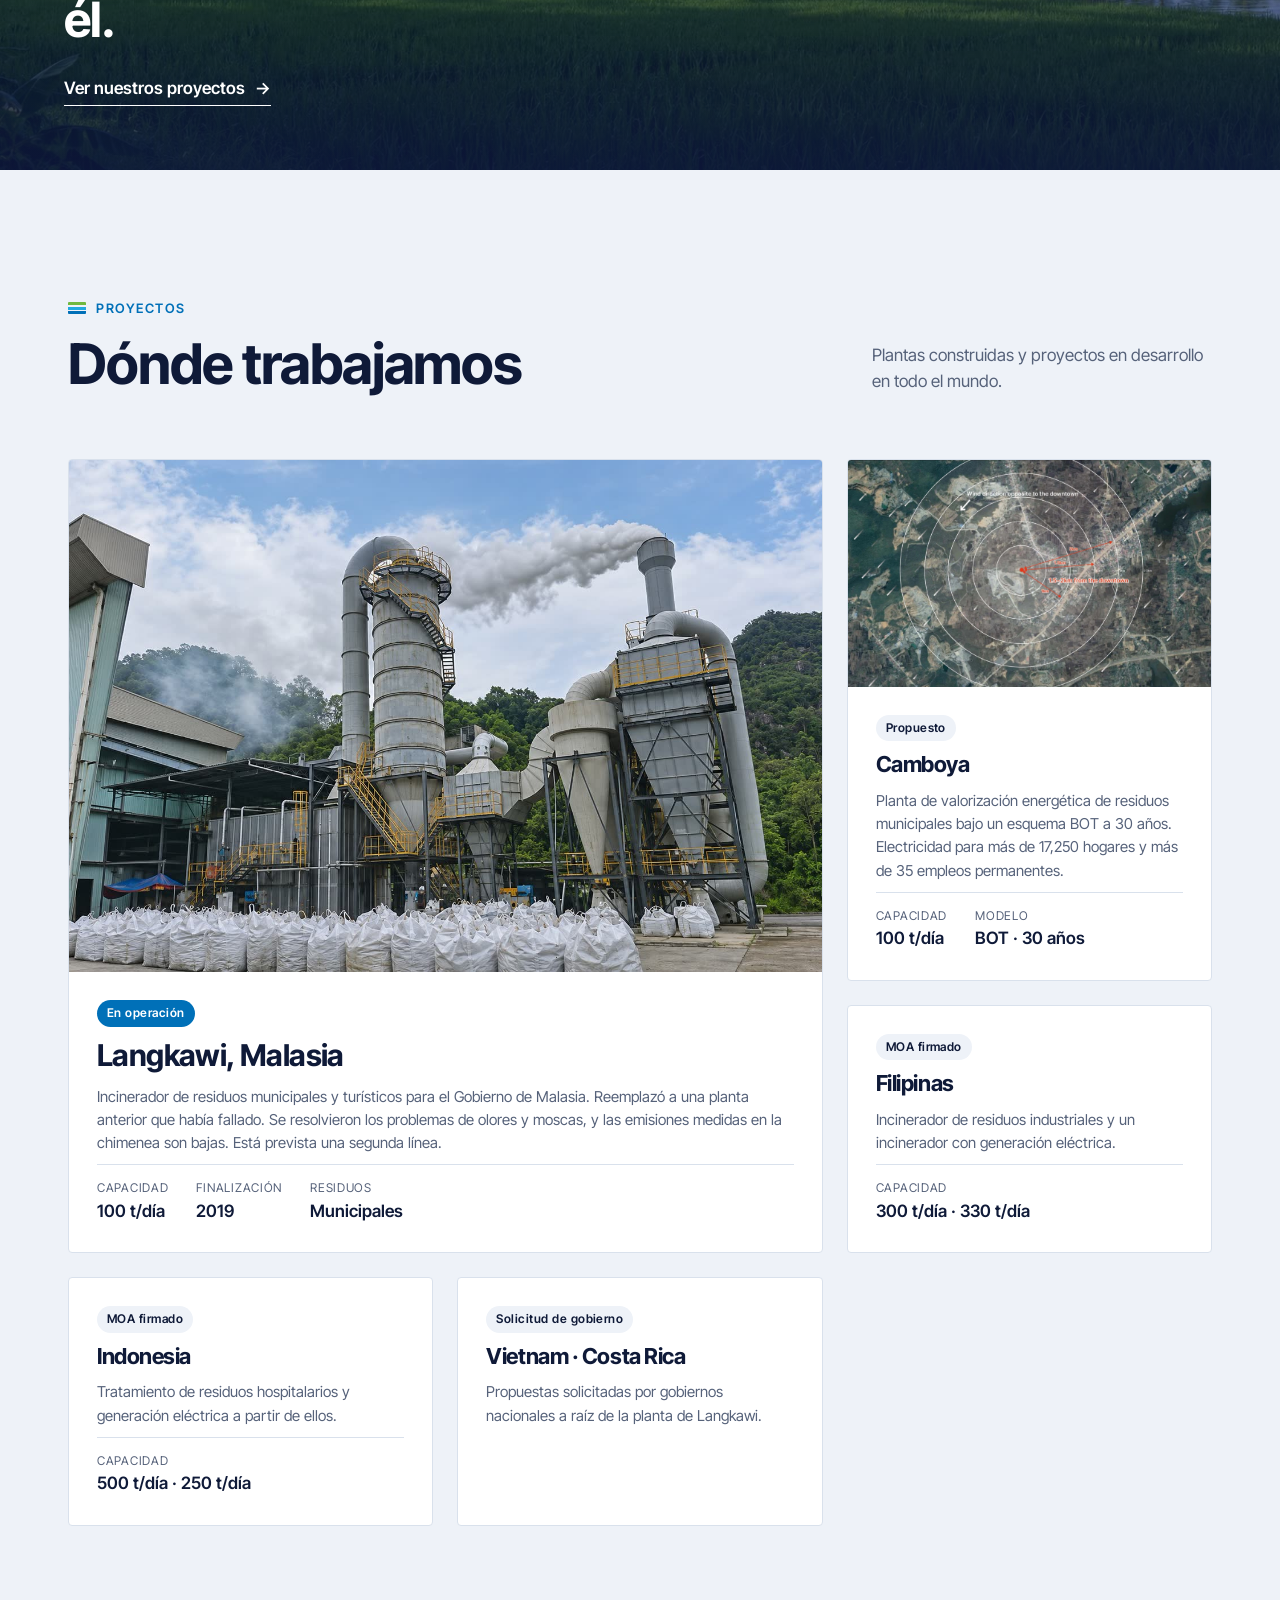
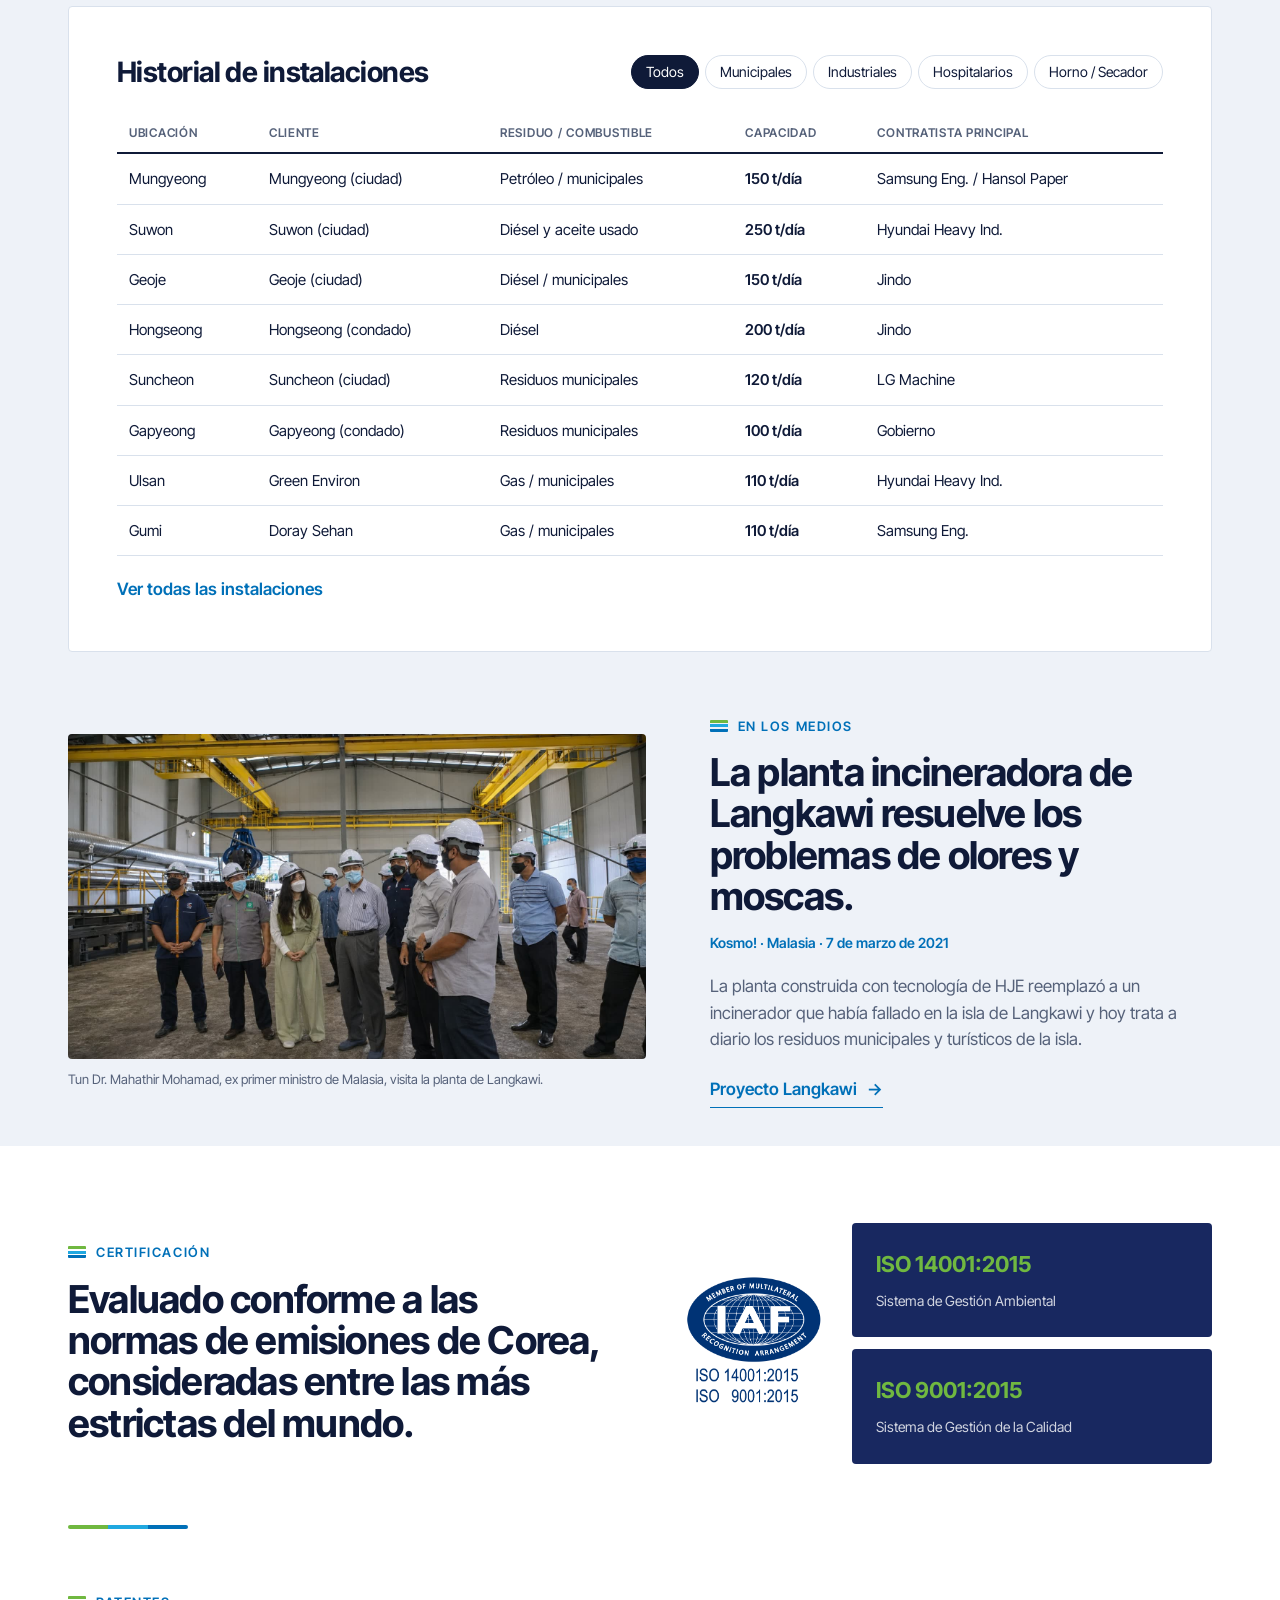
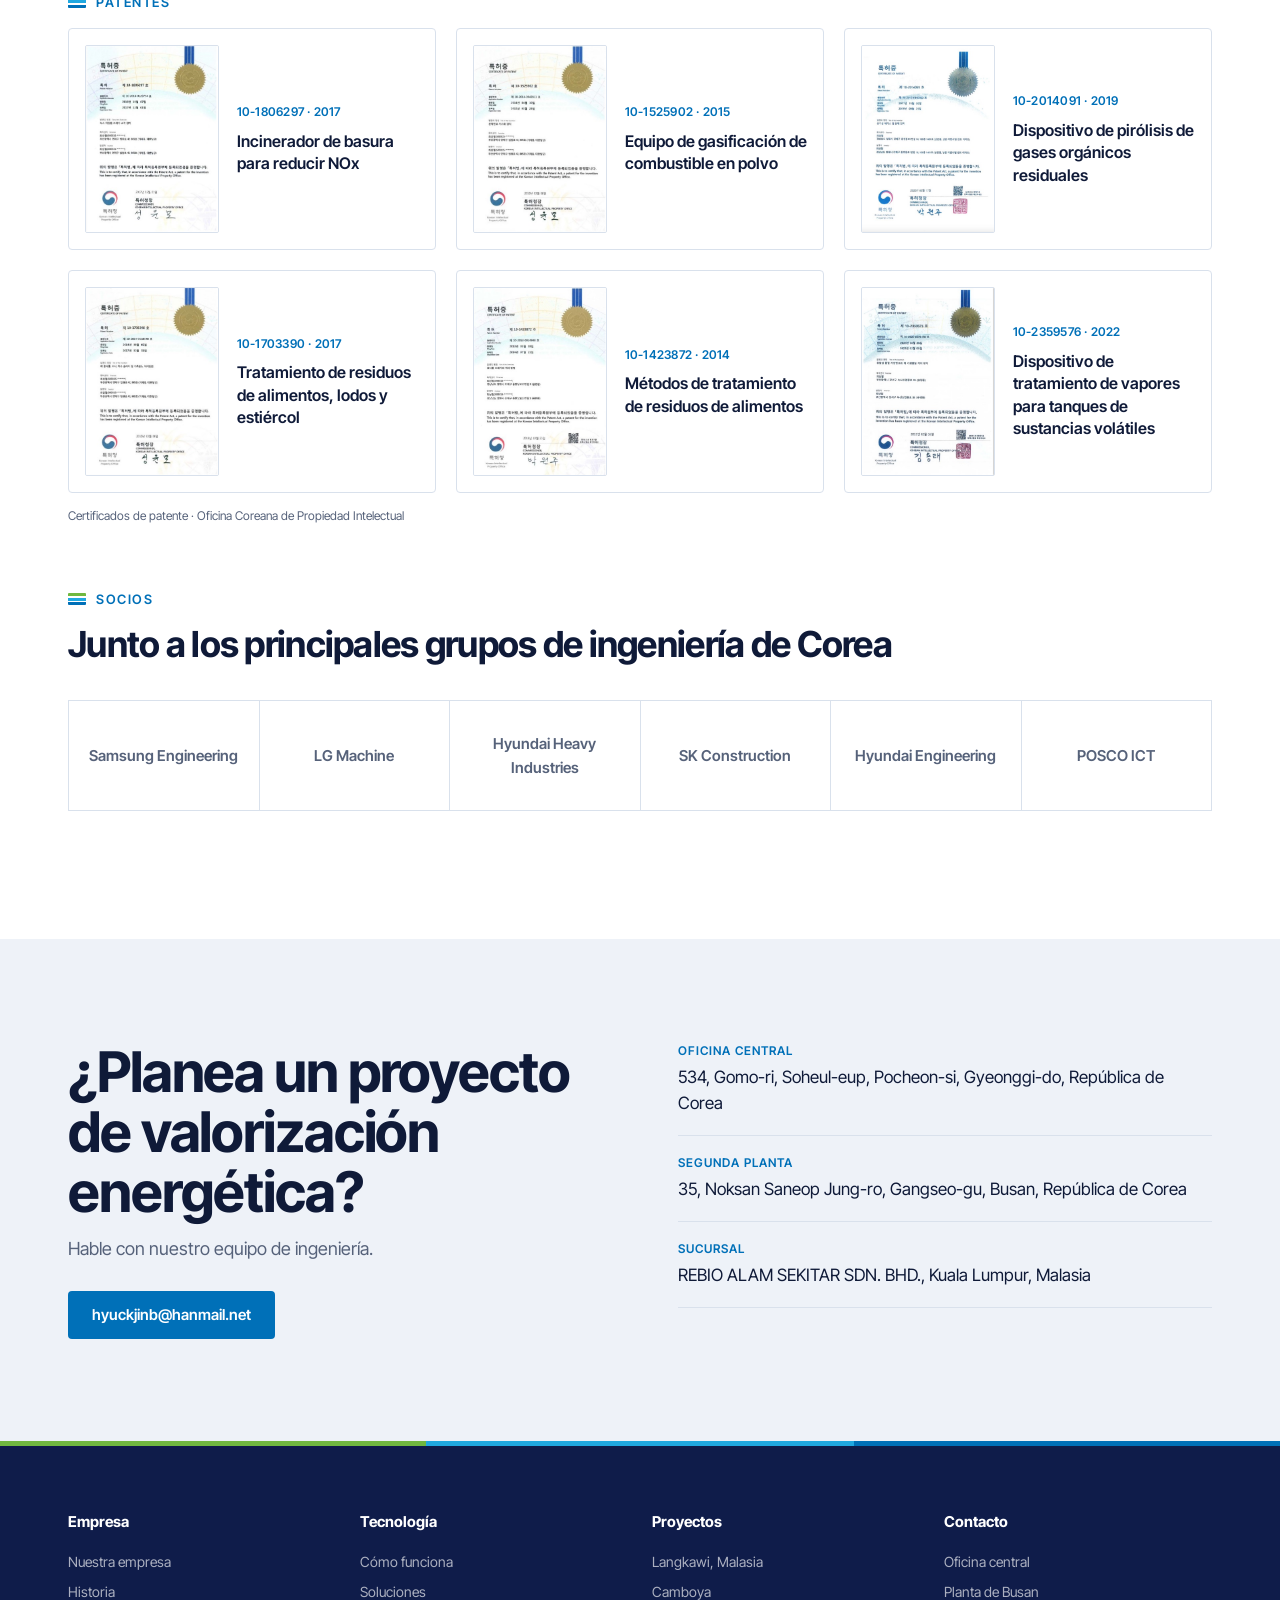
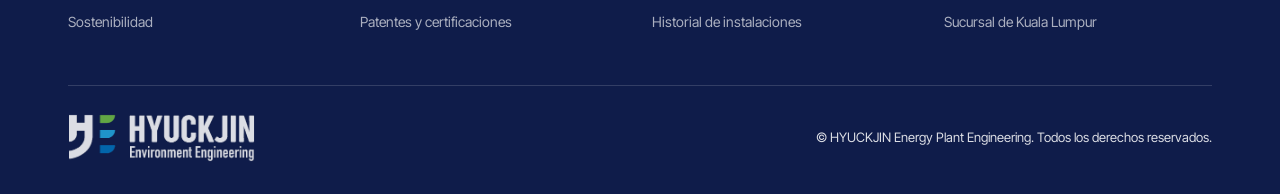
==== commit e6bde996: "Phone: all photos in 16:9 Co-Authored-By: Claude Opus 5.5 <noreply@anthropic.com>" ====
--- a/es/index.html
+++ b/es/index.html
@@ -20,7 +20,7 @@
 <link rel="preconnect" href="https://fonts.googleapis.com">
 <link rel="preconnect" href="https://fonts.gstatic.com" crossorigin>
 <link href="https://fonts.googleapis.com/css2?family=Inter+Tight:wght@400;500;600;700&display=swap" rel="stylesheet">
-<link rel="stylesheet" href="../style.css?v=62">
+<link rel="stylesheet" href="../style.css?v=64">
 </head>
 <body>
 
@@ -462,6 +462,6 @@
   </div>
 </footer>
 
-<script src="../main.js?v=62"></script>
+<script src="../main.js?v=64"></script>
 </body>
 </html>
--- a/style.css
+++ b/style.css
@@ -686,3 +686,11 @@
   .statement__body{order:2}
   .statement__photo{order:3;margin-top:28px;max-width:none}
 }
+/* phones: technology photos in 16:9 so they take less height */
+@media (max-width:760px){.tcard img{aspect-ratio:16/9;margin-bottom:14px}}
+/* phones: every photo in 16:9 (process drawing keeps its own shape) */
+@media (max-width:760px){
+  .statement__photo img{aspect-ratio:16/9}
+  .pcard img,.pcard--big img{aspect-ratio:16/9;height:auto;min-height:0}
+  .news__img img{aspect-ratio:16/9;object-fit:cover}
+}
